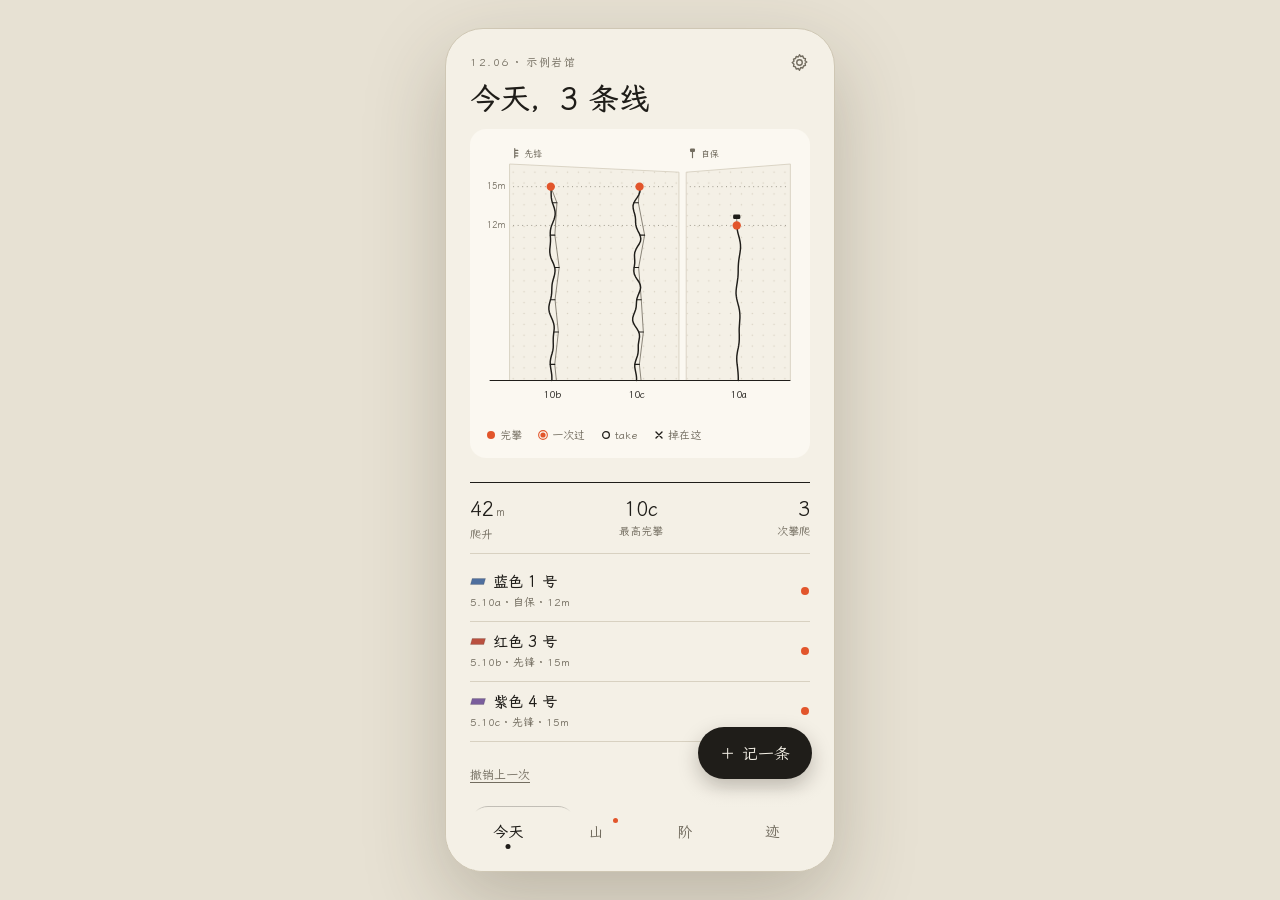
==== shengji-prototype.html @ e5dfaf41 "选色时隐藏操作提示，去掉色卡外框 - 点开颜色面板时隐藏「点色块选，或把颜色写进名字」，选完恢复 - 颜色面板去掉外层墨色描边，只保留选中色块自己的描边 - 实测面板打开时 hint hidden=t" ====
<!doctype html>
<html lang="zh-CN">
<head>
<meta charset="utf-8">
<meta name="viewport" content="width=device-width,initial-scale=1,viewport-fit=cover">
<meta name="apple-mobile-web-app-capable" content="yes">
<meta name="apple-mobile-web-app-title" content="岩迹">
<meta name="theme-color" content="#F4F0E6">
<link rel="icon" href="brand/favicon.ico" sizes="any">
<link rel="icon" type="image/png" sizes="16x16" href="brand/favicon-16.png">
<link rel="icon" type="image/png" sizes="32x32" href="brand/favicon-32.png">
<link rel="apple-touch-icon" href="brand/apple-touch-icon.png">
<link rel="manifest" href="brand/site.webmanifest">
<title>岩迹</title>
<!-- 全部文字用霞鹜文楷（OFL 开源，商用免费）。按字符分块，只下载用到的字；都取不到时退回系统楷体 -->
<!-- 霞鹜文楷放在项目里（fonts/lxgw-wenkai），本地文件取不到时每个分块再退到 jsDelivr -->
<link rel="stylesheet" href="fonts/lxgw-wenkai/lxgw-wenkai.css">
<style>
:root{
  --paper:#F4F0E6; --card:#FBF8F1; --ink:#1F1D19; --muted:#726C5F; --hair:#D8D1C1;
  --accent:#E2552B;
  /* 全部文字都用霞鹜文楷；网络字体没加载完时退到系统楷体，不会冒出宋体 */
  --serif:"LXGW WenKai","Kaiti SC","STKaiti",serif;
  --mono:var(--serif);
  --sans:var(--serif);
}
*{box-sizing:border-box;margin:0;padding:0;-webkit-tap-highlight-color:transparent}
html,body{height:100%}
body{background:#E7E1D3;font-family:var(--sans);color:var(--ink);display:flex;align-items:center;justify-content:center}
.phone{width:100%;max-width:390px;height:100%;max-height:844px;background:var(--paper);position:relative;overflow:hidden;overflow:clip;display:flex;flex-direction:column}
@media(min-width:500px){.phone{border-radius:38px;box-shadow:0 30px 80px rgba(60,50,30,.25);border:1px solid #cfc7b4}}
main{flex:1;overflow-y:auto;padding:calc(22px + env(safe-area-inset-top)) 24px calc(184px + env(safe-area-inset-bottom))}
.phone.no-fab main{padding-bottom:calc(112px + env(safe-area-inset-bottom))}
.page{display:none}.page.on{display:block}
.eyebrow{font-family:var(--mono);font-size:11px;letter-spacing:.14em;color:var(--muted);text-transform:uppercase}
h1{font-family:var(--serif);font-weight:600;font-size:30px;line-height:1.2;margin:8px 0 4px}
.sub{font-size:13px;color:var(--muted);line-height:1.6;text-wrap:pretty;text-align:justify}
.sub b{white-space:nowrap}
.big{font-family:var(--mono);font-size:54px;letter-spacing:-.04em;line-height:1}
.big small{font-size:16px;letter-spacing:0;color:var(--muted);margin-left:6px}
.card{background:var(--card);border-radius:16px;padding:16px;margin-top:12px}
.row{display:flex;align-items:center;justify-content:space-between;gap:10px}
.stats{display:flex;justify-content:space-between;margin-top:24px;border-top:1px solid var(--ink);border-bottom:1px solid var(--hair)}
.stats div{padding:12px 0}
.stats div:nth-child(2){text-align:center}.stats div:last-child{text-align:right}
.stats b{display:block;font-family:var(--mono);font-size:20px;font-weight:500;line-height:28px;font-variant-numeric:tabular-nums;white-space:nowrap}
.stats b small{font-size:12px;font-weight:400;color:var(--muted);margin-left:2px}
.stats b i{font-style:normal;font-weight:400;color:var(--hair);margin:0 3px}
.stats.soft{border-top-color:var(--hair)}
.stats span{display:block;font-size:11px;color:var(--muted);margin-top:2px}
.legend{display:flex;flex-wrap:wrap;gap:4px 16px;margin-top:8px;font-size:11px;color:var(--muted)}
.legend i{font-style:normal;font-family:var(--mono);color:var(--ink);margin-right:4px}
.legend span{display:inline-flex;align-items:center;gap:4px}
.legend i.k{display:inline-block;width:10px;height:10px;border-radius:3px;background:var(--accent);margin:0}
.legend i.k.ghost{background:none;border:1px dashed var(--muted)}
.link{font-size:12px;color:var(--muted);background:none;border:none;text-decoration:underline;text-underline-offset:3px;cursor:pointer;font-family:var(--sans);padding:12px 8px;margin:-12px -8px}
.iconbtn{display:flex;align-items:center;justify-content:center;width:38px;height:38px;padding:0;margin:-8px -8px -8px 0;border:none;background:none;color:var(--muted);cursor:pointer;flex:none}
.iconbtn svg{display:block;width:19px;height:19px}
.sk{display:block;width:18px;height:18px;fill:none;stroke:currentColor;stroke-width:1.45;stroke-linecap:round;stroke-linejoin:round}
.iconbtn .sk{width:19px;height:19px}
.sharebtn .sk{width:14px;height:14px;color:var(--muted)}
.titleedit .sk{width:15px;height:15px}
.shareBtns .sp{display:inline-flex;align-items:center;justify-content:center;gap:6px}
.shareBtns .sp .sk{width:15px;height:15px}
.shareTop .sk{width:18px;height:18px}
.sk-sprite{position:absolute;width:0;height:0;overflow:hidden}
.titleedit{display:inline-flex;align-items:center;justify-content:center;width:30px;height:30px;padding:0;margin-left:-2px;border:none;background:none;color:var(--muted);cursor:pointer;flex:none;opacity:.8}
.titleedit svg{display:block;width:15px;height:15px}
.titleedit:active{opacity:.45}
h2{font-family:var(--serif);font-size:17px;font-weight:600;margin:32px 0 4px}
.yrs{font-family:var(--mono);font-size:11px;color:var(--muted)}.yrs em{font-style:normal}
.mname{font-family:var(--serif);font-size:22px;font-weight:600;margin-top:4px}
.mnum{font-family:var(--mono);font-size:11px;color:var(--muted);white-space:nowrap}.mnum b{font-size:20px;font-weight:500;color:var(--ink)}
.summit{margin-top:12px;padding:14px;border:1px solid var(--accent);border-radius:16px;background:var(--card)}
.summit b{display:block;font-family:var(--serif);font-size:22px;font-weight:600;margin-top:4px}.summit em{font-style:normal;font-family:var(--mono);font-size:11px;color:var(--muted)}
.summit.stopcard{border-color:var(--hair)}
button.stamp{background:none;border:none;padding:0;font:inherit;cursor:pointer}
.stamp.paused svg{color:var(--muted)}.stamp.paused em{color:var(--ink)}
.peak{display:flex;gap:16px;align-items:center;margin:8px 0 6px}.peak svg{width:130px;height:120px;flex:none;color:var(--ink)}
.gyms{margin-top:10px;display:grid;gap:4px}
.gyms button{display:grid;grid-template-columns:minmax(0,40%) 1fr auto;gap:10px;align-items:center;background:none;border:none;border-radius:12px;padding:7px 8px;margin:0 -8px;text-align:left;font:inherit;color:inherit;cursor:pointer}
.gyms button.on{background:var(--card);box-shadow:inset 0 0 0 1px var(--ink)}
.gyms b{display:block;font-size:14px;font-weight:500;white-space:nowrap;overflow:hidden;text-overflow:ellipsis}
.gyms em{font-style:normal;font-family:var(--mono);font-size:11px;color:var(--muted)}
.gyms i{height:3px;background:var(--hair);border-radius:2px;display:block}.gyms u{display:block;height:100%;background:var(--ink);border-radius:2px}
.bests{display:grid;grid-template-columns:repeat(4,1fr);margin-top:10px;border-top:1px solid var(--hair);border-bottom:1px solid var(--hair);padding:12px 0}
.bests b{display:block;font-family:var(--mono);font-size:20px;font-weight:500;margin-top:2px}.bests em{font-style:normal;font-size:11px;color:var(--muted)}
.wheelbox{position:relative;margin:6px -24px 0}
.wheel{display:flex;overflow-x:auto;scroll-snap-type:x mandatory;padding:10px calc(50% - 32px) 4px;scrollbar-width:none;-webkit-overflow-scrolling:touch}
.wheel::-webkit-scrollbar{display:none}
.wheel button{flex:0 0 64px;scroll-snap-align:center;background:none;border:none;padding:0;cursor:pointer;color:var(--muted);display:flex;flex-direction:column;align-items:center;gap:5px;
  opacity:calc(.3 + .7*var(--k,0));transform:scale(calc(.55 + .45*var(--k,0)));transform-origin:50% 70%}
.wheel button.on{color:var(--ink)}.wheel svg{width:54px;height:56px;display:block}
.wheel i,.wd{display:block;width:6px;height:6px;border-radius:3px;box-sizing:border-box}
.wheel i.now,.wd.now{background:var(--ink)}.wheel i.done,.wd.done{background:var(--accent)}.wheel i.paused,.wd.paused{border:1.2px solid var(--ink)}
.legend i.wd{margin:0}
.wptr{position:absolute;left:50%;top:0;width:0;height:0;margin-left:-5px;border:5px solid transparent;border-top:6px solid var(--ink);pointer-events:none}
#mAct{margin-top:12px}#mAct .save{margin-top:0}#mAct .save+.sub{margin-top:8px}
.stamps{display:grid;grid-template-columns:repeat(4,1fr);gap:16px 6px;margin-top:12px}
.stamp{text-align:center;color:var(--ink)}.stamp svg{display:block;width:100%;height:62px;margin:0 auto 4px}
.stamp b{display:block;font-family:var(--serif);font-size:12px;font-weight:600;line-height:1.3}
.stamp em{font-style:normal;font-family:var(--mono);font-size:11px;color:var(--muted)}
.stamp.todo svg{color:var(--hair)}.stamp.todo b{color:var(--muted);font-weight:400}.stamp.now svg{color:var(--muted)}.stamp.now em{color:var(--ink)}
.yrs button{background:none;border:none;font:inherit;color:var(--muted);padding:6px 5px;cursor:pointer}.yrs button.on{color:var(--ink);text-decoration:underline;text-underline-offset:4px}
.hero{display:grid;grid-template-columns:auto minmax(0,1fr);column-gap:16px;align-items:end;margin-top:12px;padding-top:12px;border-top:1px solid var(--ink)}
.hero>b{display:block;font-family:var(--mono);font-size:54px;font-weight:500;letter-spacing:-.04em;line-height:1}
.hero>em{display:flex;align-items:center;gap:6px;font-style:normal;font-size:13px;margin-top:12px;align-self:baseline}.hero>em svg{color:var(--muted)}
.hnote{grid-column:1/-1;font-size:12px;color:var(--muted);margin-top:4px}
.hnone{grid-column:2;grid-row:1/3;justify-self:end;font-size:12px;color:var(--muted)}
.hwall{justify-self:end;background:none;border:none;padding:0;cursor:pointer}.hwall>svg{display:block;height:60px;width:auto;margin-bottom:4px}
.hname{justify-self:end;align-self:baseline;display:flex;align-items:baseline;gap:8px;max-width:100%;min-width:0;margin-top:12px;background:none;border:none;padding:0;font:inherit;color:inherit;cursor:pointer;text-align:right}
.hname b{color:var(--ink);font-family:var(--sans);font-size:13px;font-weight:500;white-space:nowrap;overflow:hidden;text-overflow:ellipsis;min-width:0}
.hname em{flex:none;font-style:normal;font-family:var(--mono);font-size:11px;color:var(--muted);white-space:nowrap}
.hchips{display:flex;flex-wrap:wrap;gap:8px;margin-top:12px}
.hchips button{display:flex;align-items:center;gap:5px;border:1px solid var(--hair);background:none;border-radius:13px;padding:4px 10px;font:inherit;font-size:12px;color:var(--muted);cursor:pointer}
.hchips b{font-family:var(--mono);font-weight:500;font-size:12px;color:var(--ink);margin-left:2px}
.hsum{margin-top:12px;padding-bottom:14px;border-bottom:1px solid var(--hair);font-size:13px;color:var(--muted)}.hsum b{font-family:var(--mono);font-weight:500;font-size:15px;color:var(--ink)}.hsum i{font-style:normal;margin:0 8px;color:var(--muted)}
.hl{font-family:var(--serif);font-size:19px;line-height:1.6;margin-top:10px}.hl b{font-family:var(--mono);font-weight:500;font-size:21px;margin:0 2px}
.ledger{margin-top:14px;border-top:1px solid var(--ink);border-bottom:1px solid var(--hair)}
.ledger>div{display:grid;grid-template-columns:1fr 76px 52px 52px;align-items:baseline;padding:10px 0;border-top:1px solid var(--hair)}
.ledger>div:first-child{border-top:none;padding:8px 0 0;font-size:11px;color:var(--muted)}
.ledger span{font-size:14px;display:flex;align-items:center;gap:8px}.ledger span svg{color:var(--muted)}
.ledger b{font-family:var(--mono);font-size:19px;font-weight:500}.ledger i{font-style:normal;font-family:var(--mono);font-size:14px;text-align:right;font-variant-numeric:tabular-nums}
.ledger>div:first-child i{font-family:var(--sans);font-size:11px}
.hstrip{display:flex;gap:10px;overflow-x:auto;scroll-snap-type:x mandatory;margin:10px -24px 0;padding:0 52px 0 24px;scroll-padding-left:24px;scrollbar-width:none;-webkit-overflow-scrolling:touch}
.hstrip::-webkit-scrollbar{display:none}
.hscroll{overflow-x:auto;margin:12px -24px 0;padding:0 24px;scrollbar-width:none;-webkit-overflow-scrolling:touch}.hscroll::-webkit-scrollbar{display:none}
#histCard{margin-top:12px}
.hday{display:flex;align-items:center;gap:12px;width:100%;background:var(--card);border:none;border-radius:16px;padding:8px 12px 8px 8px;text-align:left;font:inherit;color:inherit;cursor:pointer;min-width:0}
.hday .c{flex:none;width:84px}.hday .c svg{display:block;width:84px;height:auto}
.hday .t{flex:1;min-width:0}.hday .t b{display:block;font-family:var(--serif);font-size:17px;font-weight:500;white-space:nowrap;overflow:hidden;text-overflow:ellipsis}
.hday .t b small{font-family:var(--sans);font-size:11px;color:var(--muted);font-weight:400;margin-left:8px}
.hday .t em{display:block;font-style:normal;font-family:var(--mono);font-size:11px;color:var(--muted);margin-top:3px}.hday .t em.s{color:var(--accent);font-family:var(--sans)}
.hday>i{font-style:normal;font-size:20px;color:var(--muted);font-family:var(--mono)}
.hleg{display:inline-flex;align-items:center;gap:5px}.hleg svg{display:block}
.pseg{display:inline-grid;grid-auto-flow:column;border:1px solid var(--hair);border-radius:20px;overflow:hidden}
.pseg button{border:none;background:none;padding:7px 13px;font:inherit;font-size:12px;color:var(--muted);cursor:pointer}.pseg button.on{background:var(--ink);color:var(--paper)}
.ins{background:var(--card);border-radius:16px;padding:16px;margin-top:12px}.ins[data-rid]{cursor:pointer}
.ins .k,.tile .k{font-size:11px;color:var(--muted);letter-spacing:.08em}
.ins h3{font-family:var(--serif);font-size:22px;font-weight:600;line-height:1.3;margin:0 0 12px;text-wrap:pretty}
.ins .n{font-size:13px;color:var(--muted);margin-top:12px;line-height:1.6;text-align:justify}
.ins .why .k2{font-size:11px;color:var(--muted);margin:8px 0 4px}.ins .why .keys{margin-top:10px}
.fallp{display:flex;gap:14px;align-items:center}.fallp>div{flex:1}
.br{display:grid;grid-template-columns:44px 1fr 36px;gap:8px;align-items:center;font-size:12px;color:var(--muted);margin-top:9px}.br:first-child{margin-top:0}
.br i{height:6px;border-radius:3px;background:var(--hair);display:block}.br u{display:block;height:100%;background:var(--muted);border-radius:3px}
.br b{font-family:var(--mono);font-weight:500;text-align:right;font-size:12px}.br.on{color:var(--ink)}.br.on u{background:var(--ink)}
.tiles{display:grid;grid-template-columns:1fr 1fr;gap:8px;margin-top:8px}.tile:last-child:nth-child(odd){grid-column:1/-1}
.tile{background:var(--card);border-radius:16px;padding:12px 14px;min-width:0}
.prow{display:flex;align-items:center;justify-content:space-between;gap:10px;width:100%;background:none;border:none;border-top:1px solid var(--hair);padding:8px 0;font:inherit;color:inherit;text-align:left;cursor:pointer}.prow:first-of-type{border-top:none;padding-top:0}
.prow span{min-width:0}.prow b{display:block;font-family:var(--serif);font-size:15px;font-weight:600;white-space:nowrap;overflow:hidden;text-overflow:ellipsis}.prow em{display:block;font-style:normal;font-size:11px;color:var(--muted);margin-top:3px;line-height:1.5}.prow svg{flex:none}.prow b i{font-style:normal;font-family:var(--mono);font-weight:500;margin-left:8px}
.tile b{display:block;font-family:var(--mono);font-size:22px;font-weight:500;margin:4px 0;white-space:nowrap}.tile b.w{font-family:var(--serif);font-weight:600}.tile span .nw{display:inline;white-space:nowrap}.tile b small{font-size:11px;font-weight:400;color:var(--muted);margin-left:3px}
.tile span{display:block;font-size:11px;color:var(--muted);line-height:1.5}
.gfl{display:grid;gap:2px;margin-top:10px}.gfl button{display:flex;justify-content:space-between;align-items:baseline;background:none;border:none;border-radius:12px;padding:12px 10px;margin:0 -10px;font:inherit;font-size:15px;color:var(--ink);cursor:pointer;text-align:left}
.gfl button.on{background:var(--paper);box-shadow:inset 0 0 0 1px var(--ink)}.gfl em{font-style:normal;font-family:var(--mono);font-size:11px;color:var(--muted)}
.aichips{display:flex;gap:8px;margin:8px -24px 0;padding:0 24px;overflow-x:auto;scrollbar-width:none}.aichips::-webkit-scrollbar{display:none}.aichips button{flex:none;white-space:nowrap;border:1px solid var(--hair);background:var(--paper);border-radius:16px;padding:6px 12px;font:inherit;font-size:12px;color:var(--ink);cursor:pointer}.aichips button.on{background:var(--ink);color:var(--paper);border-color:var(--ink)}
.aipre{margin-top:14px;max-height:150px;overflow-y:auto;border:1px dashed var(--hair);border-radius:12px;padding:10px 12px;font-size:11px;line-height:1.7;color:var(--muted);white-space:pre-wrap}
.hcard{display:flex;align-items:stretch;background:var(--card);border:1px solid var(--hair);border-radius:14px;margin-top:8px}
.hgo{flex:1;display:flex;gap:12px;align-items:center;background:none;border:none;padding:10px 4px 10px 10px;text-align:left;font:inherit;color:inherit;cursor:pointer;min-width:0}
.hm{flex:0 0 96px}.hi{display:flex;flex-direction:column;gap:2px;min-width:0}
.hi b{font-family:var(--mono);font-size:24px;font-weight:500;letter-spacing:-.03em;line-height:1.15}
.hi em{font-style:normal;font-size:11px;color:var(--muted);white-space:nowrap;overflow:hidden;text-overflow:ellipsis}
.hi u{font-size:12px;color:var(--ink);text-underline-offset:3px;margin-top:4px}
.hstep{display:flex;flex-direction:column;border-left:1px solid var(--hair)}
.hstep button{flex:1;width:40px;background:none;border:none;font-size:20px;color:var(--ink);cursor:pointer;font-family:var(--mono)}
.hstep button+button{border-top:1px solid var(--hair)}.hstep button:disabled{color:var(--hair)}
.strip{display:flex;gap:8px;overflow-x:auto;margin:12px -24px 0;padding:0 24px 6px;scrollbar-width:none}
.strip::-webkit-scrollbar{display:none}
.demo{margin-top:24px;padding:10px 12px;border:1px dashed var(--muted);border-radius:12px;font-size:12px;color:var(--muted);display:flex;justify-content:space-between;align-items:center;gap:10px}
.rrow{display:flex;justify-content:space-between;align-items:center;gap:10px;width:100%;padding:11px 0;border:none;border-bottom:1px solid var(--hair);background:none;text-align:left;cursor:pointer;color:inherit;font:inherit}
.rrow b{display:block;font-family:var(--serif);font-size:15px;font-weight:600}
.rrow em{font-style:normal;font-family:var(--mono);font-size:11px;color:var(--muted)}
.rrow .gl{display:flex;align-items:center;gap:4px;flex-shrink:0}
.mk{display:inline-block;width:10px;height:10px;flex-shrink:0;vertical-align:-1px}
.rrow.plain{cursor:default}
/* 线路簿 */
.bookrow{display:flex;align-items:center;gap:10px;border-bottom:1px solid var(--hair)}
.bookrow .bookopen{flex:1;min-width:0;background:none;border:none;padding:10px 0;text-align:left;font:inherit;color:inherit;cursor:pointer}
.bookrow .bookopen b{display:block;font-family:var(--serif);font-size:15px;font-weight:600;white-space:nowrap;overflow:hidden;text-overflow:ellipsis}
.bookrow .bookopen em{display:block;font-style:normal;font-family:var(--mono);font-size:11px;color:var(--muted);margin-top:3px;white-space:nowrap;overflow:hidden;text-overflow:ellipsis}
.bookact{flex:none;border:1px solid var(--hair);background:none;border-radius:14px;padding:5px 11px;font:inherit;font-size:12px;color:var(--muted);cursor:pointer}
.bookact:active{opacity:.6}
/* 新建线：线路颜色一排胶带，点一下选，不用滑 */
.colorbar{display:grid;grid-template-columns:repeat(10,minmax(0,1fr));gap:4px;margin-top:6px}
.colorchip{height:34px;border:1px solid transparent;border-radius:8px;background:var(--paper);display:flex;align-items:center;justify-content:center;padding:0;cursor:pointer}
.colorchip .tape{width:24px;height:10px;margin:0}
.colorchip.on{border-color:var(--ink);background:var(--card)}
.colorchip:active{opacity:.55}
.curname{font-family:var(--mono);font-size:11px;color:var(--muted);margin-left:6px}
/* 名字一行：左边是颜色胶囊（点开换颜色），右边写编号或外号 */
.namebox{display:flex;align-items:center;gap:8px;height:46px;margin-top:8px;border:1px solid var(--hair);border-radius:12px;background:var(--paper);padding:0 6px}
.namebox:focus-within{border-color:var(--ink)}
.namebox .field{flex:1;min-width:0;margin:0!important;height:44px;border:none;background:none;padding:0 8px 0 2px}
.cpill{flex:none;display:flex;align-items:center;gap:6px;height:32px;border:1px solid var(--hair);border-radius:16px;background:var(--card);padding:0 9px 0 8px;font:inherit;font-size:13px;color:var(--ink);cursor:pointer}
.cpill .tape.big{width:20px;height:9px;margin:0;vertical-align:0}
.namebox[hidden],.colorbar[hidden]{display:none!important}.cpill i{font-style:normal;font-size:9px;color:var(--muted);margin-left:1px}
.cpill:active{opacity:.6}
.namehint{font-size:9px;color:var(--muted);margin-top:6px;line-height:1.5;transition:color .18s}
.namehint.ok{color:var(--accent)}
.colorbar.pop{margin-top:8px;padding:5px;border:0;border-radius:12px;background:var(--card)}
.colorbar.pop .colorchip{height:34px}
.colorbar .colorchip .tape{display:block;width:22px;height:9.5px;margin:0;flex:0 0 22px;vertical-align:0}
/* 拆线：全屏居中层 + 背景模糊，动画期间页面不换 */
.stripLayer{position:absolute;inset:0;z-index:40;display:flex;align-items:center;justify-content:center;padding:26px;
  background:rgba(244,240,230,.55);-webkit-backdrop-filter:blur(7px);backdrop-filter:blur(7px);
  opacity:0;pointer-events:none;transition:opacity .22s ease}
.stripLayer.on{opacity:1;pointer-events:auto}
.stripCard{width:100%;max-width:332px;background:var(--card);border-radius:22px;padding:14px 16px 16px;
  box-shadow:0 18px 50px rgba(40,35,25,.18);text-align:center;transform:translateY(8px) scale(.98);
  transition:transform .26s cubic-bezier(.2,.8,.2,1)}
.stripLayer.on .stripCard{transform:none}
.strip-hint{font-size:12px;color:var(--muted);margin-top:2px}
.strip-done{font-family:var(--serif);font-size:20px;font-weight:600;color:var(--accent);margin-top:2px;opacity:0}
.stripCard .link{margin-top:6px}
#stBolt,#stHold{transform-box:fill-box;transform-origin:center}
#stToolWrap{transform:translate(200px,0)}
.stripgo #stToolWrap{animation:stToolIn .3s cubic-bezier(.2,.8,.2,1) .12s both,stToolOut .7s ease-in 1.6s both}
.stripgo #stBolt{animation:stBoltSpin 1s cubic-bezier(.4,0,.6,1) .5s both}
.stripgo #stSpin{animation:stSpinA 1s linear .5s both}
.stripgo #stBitScrew{animation:stScrewOn .14s linear 1.57s both}
.stripgo #stHold{animation:stHoldFall .95s cubic-bezier(.5,.05,.9,.5) 1.95s both}
.stripgo #stripDone{animation:stDone .3s ease-out 2.75s both}
@keyframes stToolIn{from{transform:translate(200px,0)}to{transform:translate(0,0)}}
@keyframes stToolOut{from{transform:translate(0,0)}to{transform:translate(200px,0)}}
@keyframes stBoltSpin{0%{transform:rotate(0);opacity:1}85%{transform:translate(7px,0) rotate(1080deg);opacity:1}100%{transform:translate(9px,0) rotate(1080deg);opacity:0}}
@keyframes stSpinA{0%,100%{opacity:0}12%,88%{opacity:.9}}
@keyframes stScrewOn{from{opacity:0;transform:translateX(-5px)}to{opacity:1;transform:none}}
@keyframes stHoldFall{0%{transform:none;opacity:1}16%{transform:translate(1px,-4px) rotate(-1.2deg);opacity:1}30%{transform:translate(2px,0) rotate(0);opacity:1}100%{transform:translate(26px,150px) rotate(12deg);opacity:0}}
@keyframes stDone{from{opacity:0;transform:translateY(4px)}to{opacity:1;transform:none}}
nav{position:absolute;left:0;right:0;bottom:0;display:flex;background:linear-gradient(to top,var(--paper) 72%,transparent);padding:26px 18px calc(22px + env(safe-area-inset-bottom))}
nav button{flex:1;background:none;border:none;font-family:var(--serif);font-size:15px;color:var(--muted);padding:8px 0;cursor:pointer;position:relative}
nav button.on{color:var(--ink);font-weight:600}
nav button.on::after{content:"";position:absolute;left:50%;bottom:0;width:5px;height:5px;border-radius:50%;background:var(--ink);transform:translateX(-50%)}
nav button.new::before{content:"";position:absolute;top:3px;right:calc(50% - 22px);width:5px;height:5px;border-radius:50%;background:var(--accent)}
.fab{position:absolute;right:22px;bottom:calc(92px + env(safe-area-inset-bottom));height:52px;padding:0 22px;border-radius:26px;border:none;background:var(--ink);color:var(--paper);font-family:var(--serif);font-size:16px;cursor:pointer;box-shadow:0 8px 20px rgba(30,25,15,.25)}
.veil{position:absolute;inset:0;background:rgba(30,27,20,.35);opacity:0;pointer-events:none;transition:opacity .25s}
.sheet{position:absolute;left:0;right:0;bottom:0;max-height:94%;overflow-y:auto;background:var(--card);border-radius:26px 26px 0 0;padding:20px 24px calc(26px + env(safe-area-inset-bottom));transform:translateY(105%);visibility:hidden;transition:transform .3s cubic-bezier(.2,.8,.2,1),visibility 0s .3s}
.open .veil{opacity:1;pointer-events:auto}.open .sheet{transform:none;visibility:visible;transition-delay:0s}
.pick{display:flex;gap:14px;align-items:stretch;margin-top:12px}
.pick .left{flex:1;min-width:0}
.gradeNow{display:flex;align-items:center;justify-content:space-between;margin:4px 0 10px}
.gradeNow b{font-family:var(--mono);font-size:46px;font-weight:500;letter-spacing:-.04em}
.step{width:44px;height:44px;border-radius:50%;border:1px solid var(--hair);background:var(--paper);font-size:20px;color:var(--ink);cursor:pointer}
.step.sm{width:36px;height:36px;font-size:17px}
.seg{display:grid;grid-template-columns:repeat(2,1fr);gap:8px;margin-top:8px}
.seg.three{grid-template-columns:repeat(3,1fr)}
.seg button,.tog button{border:1px solid var(--hair);background:var(--paper);border-radius:12px;padding:11px 6px;font-size:14px;color:var(--ink);cursor:pointer;font-family:var(--sans)}
.seg button.on,.tog button.on{background:var(--ink);color:var(--paper);border-color:var(--ink)}
.seg.soft button{padding:8px 4px;font-size:13px;border-radius:20px}
.seg.col{grid-template-columns:1fr}
.tog{display:grid;grid-template-columns:1fr 1fr;gap:8px}
.tog.tri{grid-template-columns:repeat(3,1fr);gap:6px}
.tog.tri button{padding:10px 2px;font-size:13px;display:flex;align-items:center;justify-content:center;gap:5px}
.tog.small{display:inline-grid;gap:0;border:1px solid var(--hair);border-radius:20px;overflow:hidden}
.tog.small button{border:none;border-radius:0;padding:6px 14px;font-size:12px}
.lbl{font-size:11px;color:var(--muted);letter-spacing:.08em;margin-top:14px}
.extra{margin-top:12px;font-size:13px;color:var(--muted)}
.extra input[type=range]{width:100%;accent-color:var(--ink);margin-top:4px}
.count{display:flex;align-items:center;gap:12px;color:var(--ink)}
.count b{font-family:var(--mono);font-size:20px;font-weight:500;min-width:24px;text-align:center}
.save{width:100%;margin-top:16px;height:54px;border-radius:27px;border:none;background:var(--ink);color:var(--paper);font-family:var(--serif);font-size:17px;cursor:pointer}
.save.clip{position:relative;overflow:hidden}
.save.clip svg{position:absolute;right:24px;top:0;width:30px;height:54px;pointer-events:none}
.clip .gt{transform-box:fill-box;transform-origin:0 0}
.clip .rp{transform:translateX(34px);opacity:0}
.clip.go .gt{animation:clipGate .33s ease-out}.clip.go .rp{animation:clipRope .33s ease-out forwards}
@keyframes clipGate{0%{transform:none}28%,55%{transform:rotate(27deg)}80%{transform:rotate(-5deg)}100%{transform:none}}
@keyframes clipRope{0%{transform:translateX(34px);opacity:0}10%{opacity:1}28%{transform:translateX(26px)}62%{transform:translateX(12px);opacity:1}100%{transform:translateX(13.2px);opacity:1}}
.lock{margin:6px 0 2px;touch-action:none;cursor:grab;user-select:none;-webkit-user-select:none}.lock svg{display:block;width:212px;margin:0 auto}
#lkG{transform-origin:34px 24px;transition:transform .2s cubic-bezier(.3,1.6,.5,1)}
@media (prefers-reduced-motion:reduce){.clip.go .gt,.clip.go .rp{animation-duration:.01s}}
.ghostbtn{width:100%;margin-top:10px;height:46px;border-radius:23px;border:1px solid var(--ink);background:none;color:var(--ink);font-family:var(--serif);font-size:15px;cursor:pointer}
.sharebtn{display:inline-flex;align-items:center;gap:6px;height:36px;padding:0 16px;border-radius:18px;border:1px solid var(--ink);background:none;color:var(--ink);font-family:var(--serif);font-size:13px;cursor:pointer;margin-top:2px}
.sharebtn svg{display:block;width:14px;height:14px;flex:none;color:var(--muted)}
.field{width:100%;margin-top:10px;height:46px;border-radius:12px;border:1px solid var(--hair);background:var(--paper);padding:0 14px;font-size:15px;color:var(--ink);font-family:var(--sans);outline:none}
.field:focus{border-color:var(--ink)}
.gymchip{margin-top:12px;border:1px solid var(--hair);background:var(--paper);border-radius:20px;padding:7px 14px;font-size:13px;color:var(--ink);cursor:pointer;font-family:var(--sans)}
.nf .lbl{margin-top:20px}.nf .field{margin-top:20px}.nf .save{margin-top:20px}
.gwbox{position:relative;margin:4px -24px 0}
.gwbox::after{content:'';position:absolute;left:50%;bottom:0;width:16px;height:2px;margin-left:-8px;border-radius:1px;background:var(--accent)}
.gw{position:relative;display:flex;overflow-x:auto;scroll-snap-type:x mandatory;padding:0 calc(50% - 52px) 8px;scrollbar-width:none;-webkit-overflow-scrolling:touch}
.gw::-webkit-scrollbar,.lw::-webkit-scrollbar{display:none}
.gw button{flex:0 0 104px;height:60px;scroll-snap-align:center;background:none;border:none;padding:0;cursor:pointer;color:var(--ink);font-family:var(--mono);font-size:46px;font-weight:500;letter-spacing:-.04em;white-space:nowrap;display:flex;justify-content:center;align-items:center;
  opacity:calc(.2 + .8*var(--k,0));transform:scale(calc(.4 + .6*var(--k,0)))}
.shapeRow{display:flex;gap:18px;align-items:stretch;margin-top:20px}
.shapeRow .preview{flex:0 0 80px;height:158px}
.shapeRow .lenCol{flex:1;min-width:0;display:flex;flex-direction:column}.shapeRow .lenCol .lbl{margin-top:0}
.lwbox{position:relative;margin:auto 0}
.lwbox::before{content:'';position:absolute;left:calc(50% - 75px);top:47px;width:22px;height:38px;border:2px solid var(--ink);border-radius:11px;box-sizing:border-box;pointer-events:none;z-index:2}
.lwbox::after{content:'';position:absolute;left:calc(50% - 53px);top:65.5px;width:9px;height:1.5px;background:var(--ink);pointer-events:none}
.lw .rope{position:absolute;left:calc(50% - 69px);top:0;width:10px;border-radius:5px;pointer-events:none;background:
  linear-gradient(90deg,rgba(31,29,25,.26),transparent 32%,rgba(255,255,255,.3) 50%,transparent 68%,rgba(31,29,25,.26)),
  repeating-linear-gradient(58deg,transparent 0 3.2px,rgba(31,29,25,.34) 3.2px 4.4px),
  repeating-linear-gradient(-58deg,transparent 0 3.2px,rgba(251,248,241,.4) 3.2px 4.4px),var(--rope,var(--accent));transition:background-color .2s}
.lw.rw .rope{box-shadow:inset 0 0 0 1px var(--hair)}
.lw button::before{content:'';position:absolute;left:calc(50% - 56px);top:50%;width:5px;height:1px;background:var(--muted)}
.lw button[data-five]::after{content:'';position:absolute;left:calc(50% - 70px);top:calc(50% - 3px);width:12px;height:6px;border-radius:1.5px;background:var(--ink)}
.lwbox span{position:absolute;left:calc(50% + 30px);top:50%;transform:translateY(-50%);font-size:13px;color:var(--muted);pointer-events:none}
.lw{position:relative;height:132px;-webkit-mask-image:linear-gradient(transparent,#000 24%,#000 76%,transparent);mask-image:linear-gradient(transparent,#000 24%,#000 76%,transparent);overflow-y:auto;scroll-snap-type:y mandatory;padding:44px 0;box-sizing:border-box;overscroll-behavior:contain;scrollbar-width:none;-webkit-overflow-scrolling:touch}
.lw button{position:relative;display:block;width:100%;height:44px;scroll-snap-align:center;background:none;border:none;padding:0;cursor:pointer;color:var(--ink);font-family:var(--mono);font-size:30px;font-weight:500;}
.lw button b{display:inline-block;font-weight:500;opacity:calc(.2 + .8*var(--k,0));transform:scale(calc(.5 + .5*var(--k,0)))}
.preview{flex:0 0 76px;border:1px solid var(--hair);border-radius:12px;background:var(--paper);padding:0;cursor:pointer}
.pad{position:relative;height:300px;margin-top:12px;border:1px solid var(--hair);border-radius:12px;background:var(--paper) radial-gradient(circle,var(--hair) .9px,transparent 1.3px) 0 0/12px 12px;touch-action:none;overflow:hidden;cursor:crosshair}
.pad svg{position:absolute;inset:0;width:100%;height:100%}
.two{display:grid;grid-template-columns:1fr 1.3fr;gap:10px}
.two .save,.two .ghostbtn{margin-top:10px;height:46px;font-size:15px}
.badge{flex:0 0 146px;border:1px dashed var(--muted);border-radius:12px;padding:10px 12px;color:var(--muted);display:flex;flex-direction:column;gap:3px}
.badge.lit{border:1px solid var(--ink);color:var(--ink);background:var(--card)}
.badge .g{font-family:var(--mono);font-size:11px}
.badge b{font-family:var(--serif);font-size:14px;line-height:1.3}
.badge em{font-style:normal;font-size:11px}
.badge .s{font-size:11px;margin-top:4px}
.badge.lit .s{color:var(--ink)}
.pr{display:grid;grid-template-columns:44px 1fr 40px;align-items:center;height:30px}
.pr .g{font-family:var(--mono);font-size:13px}
.pr .st{font-size:11px;color:var(--muted);text-align:right}
.pr .sq{display:flex;gap:4px;justify-content:center}
.pr .sq i{width:13px;height:13px;border-radius:3px;background:var(--accent);display:block}
.pr .sq i.ghost{background:none;border:1px dashed var(--muted)}
.pr .sq em{font-style:normal;font-family:var(--mono);font-size:11px;color:var(--muted);align-self:center}
.pr.stable .g,.pr.stable .st{color:var(--ink);font-weight:600}
/* 阶：三个方式卡（既是概览也是选择器） */
.mcards{display:grid;grid-template-columns:repeat(3,1fr);gap:8px;margin-top:12px}
.mcards.two{grid-template-columns:repeat(2,1fr)}
.mcard{background:var(--card);border:1px solid transparent;border-radius:14px;padding:10px 11px 9px;text-align:left;font:inherit;color:var(--ink);cursor:pointer;min-width:0}
.mcard.on{box-shadow:inset 0 0 0 1.4px var(--ink)}
.mcard span{display:flex;align-items:center;gap:4px;font-size:11px;color:var(--muted);white-space:nowrap}
.mcard span svg{flex:none}
.mcard b{display:block;font-family:var(--mono);font-size:26px;font-weight:500;letter-spacing:-.03em;line-height:1.25;margin-top:3px}
.mcard em{display:block;font-style:normal;font-size:10px;color:var(--muted);margin-top:3px;line-height:1.45;white-space:normal}
.mcard.off b{color:var(--hair)}
.modegap{margin-top:12px}
.modegap .row2{display:flex;align-items:baseline;gap:8px;flex-wrap:wrap}
.modegap .row2 b{font-family:var(--mono);font-size:19px;font-weight:500}
.modegap .row2 em{font-style:normal;font-size:12px;color:var(--muted)}
.modegap .row2 em.hd{margin-left:auto;color:var(--ink)}
.modegap .rrow:first-of-type{border-top:1px solid var(--hair)}
.note p{font-size:14px;line-height:1.75;margin-top:8px;text-wrap:pretty}
.note p b{font-family:var(--mono);font-weight:500}
.tag{display:inline-block;font-family:var(--mono);font-size:11px;letter-spacing:.1em;border:1px solid var(--hair);border-radius:20px;padding:2px 8px;color:var(--muted)}
.why .bar{display:flex;height:10px;border-radius:5px;overflow:hidden;gap:2px}
.why .bar i{display:block;background:var(--ink)}
.why .bar i.tech{background:var(--muted)}
.why .bar i.head{background:#C9C1AF}
.why .keys i{display:inline-block;width:8px;height:8px;border-radius:2px;background:var(--ink);margin-right:5px}
.why .keys i.tech{background:var(--muted)}.why .keys i.head{background:#C9C1AF}
.why .keys{display:flex;gap:14px;font-size:11px;color:var(--muted);margin-top:6px}
.why .keys b{font-family:var(--mono);color:var(--ink);font-weight:500}
.cap{font-family:var(--mono);font-size:11px;color:var(--muted);min-height:16px}
svg text{font-family:var(--mono)}
.tape{display:inline-block;width:16px;height:7px;margin-right:7px;vertical-align:2px}
.tape.big{width:24px;height:10.5px;margin-right:10px;vertical-align:5px}
button,label.ghostbtn{transition:opacity .12s}
button:active:not(:disabled),label.ghostbtn:active{opacity:.6}

/* ---------- 分享卡 ---------- */
.shareLayer{position:absolute;inset:0;z-index:70;pointer-events:none}
.shareLayer .sv{position:absolute;inset:0;background:rgba(30,27,20,.42);opacity:0;transition:opacity .24s}
.shareLayer.on .sv{opacity:1;pointer-events:auto}
.shareSheet{position:absolute;left:0;right:0;bottom:0;max-height:96%;overflow-y:auto;background:var(--card);border-radius:26px 26px 0 0;padding:14px 20px calc(22px + env(safe-area-inset-bottom));transform:translateY(105%);transition:transform .3s cubic-bezier(.2,.8,.2,1);z-index:1}
.shareLayer.on .shareSheet{transform:none;pointer-events:auto}
.shareTop{display:flex;align-items:center;justify-content:space-between;gap:12px;padding:2px 2px 8px}
.shareTop b{font-family:var(--serif);font-size:16px;font-weight:600}
.shareTop button{background:none;border:none;font:inherit;font-size:13px;color:var(--muted);padding:8px;margin:-8px;cursor:pointer}
.sharePreview{display:flex;justify-content:center;padding:6px 0 4px}
.sharePreview canvas{width:320px;max-width:100%;height:auto;display:block;border-radius:10px;box-shadow:0 14px 30px rgba(31,29,25,.2)}
.shareTip{font-size:11px;color:var(--muted);text-align:center;line-height:1.6;margin-top:6px}
.shareBtns{display:grid;grid-template-columns:1fr 1.35fr;gap:10px;margin-top:12px}
.shareBtns button{height:46px;border-radius:23px;font-family:var(--serif);font-size:15px;cursor:pointer}
.shareBtns .sb{background:none;border:1px solid var(--ink);color:var(--ink)}
.shareBtns .sp{background:var(--ink);border:none;color:var(--paper)}
.shareBtns button:disabled{opacity:.45}


/* ---------- 空状态：岩点先出现，线后连上（6s 循环） ---------- */
.es-h1,.es-h2,.es-h3,.es-h4,.es-h5{transform-box:fill-box;transform-origin:50% 50%;animation:6s cubic-bezier(.2,.8,.2,1) infinite}
.es-h1{animation-name:es-h1}.es-h2{animation-name:es-h2}.es-h3{animation-name:es-h3}.es-h4{animation-name:es-h4}.es-h5{animation-name:es-h5}
.es-line{stroke-dasharray:1;stroke-dashoffset:1;animation:es-draw 6s cubic-bezier(.35,.1,.25,1) infinite}
.es-dot{transform-box:fill-box;transform-origin:50% 50%;animation:es-dot 6s cubic-bezier(.2,.8,.2,1) infinite}
.es-wall{animation:es-wall 6s linear infinite}
@keyframes es-h1{0%,5%{opacity:0;transform:scale(.82)}12%,70%{opacity:1;transform:scale(1)}82%,100%{opacity:0;transform:scale(.94)}}
@keyframes es-h2{0%,8%{opacity:0;transform:scale(.82)}15%,70%{opacity:1;transform:scale(1)}82%,100%{opacity:0;transform:scale(.94)}}
@keyframes es-h3{0%,11%{opacity:0;transform:scale(.82)}18%,70%{opacity:1;transform:scale(1)}82%,100%{opacity:0;transform:scale(.94)}}
@keyframes es-h4{0%,14%{opacity:0;transform:scale(.82)}21%,70%{opacity:1;transform:scale(1)}82%,100%{opacity:0;transform:scale(.94)}}
@keyframes es-h5{0%,17%{opacity:0;transform:scale(.82)}24%,70%{opacity:1;transform:scale(1)}82%,100%{opacity:0;transform:scale(.94)}}
@keyframes es-draw{0%,24%{stroke-dashoffset:1;opacity:1}52%,70%{stroke-dashoffset:0;opacity:1}82%,100%{stroke-dashoffset:0;opacity:0}}
@keyframes es-dot{0%,50%{opacity:0;transform:scale(.55)}55%,70%{opacity:1;transform:scale(1)}82%,100%{opacity:0;transform:scale(.9)}}
@keyframes es-wall{0%,3%{opacity:0}9%,100%{opacity:1}}
.phone.anim-paused .es-h1,.phone.anim-paused .es-h2,.phone.anim-paused .es-h3,.phone.anim-paused .es-h4,.phone.anim-paused .es-h5,.phone.anim-paused .es-line,.phone.anim-paused .es-dot,.phone.anim-paused .es-wall{animation-play-state:paused}
@media (prefers-reduced-motion:reduce){.es-h1,.es-h2,.es-h3,.es-h4,.es-h5,.es-line,.es-dot,.es-wall{animation:none}.es-h1,.es-h2,.es-h3,.es-h4,.es-h5{opacity:1}.es-line{stroke-dashoffset:0;opacity:1}.es-dot{opacity:1}.es-wall{opacity:1}}

</style>
<script>
// 字体对比开关：?font=classic 旧搭配（标题楷体、正文苹方、数字等宽），?font=songti 系统宋体，?font=tsanger 仓耳今楷02（仅限个人使用）；不带参数时全部霞鹜文楷
(function(){const f=new URLSearchParams(location.search).get('font'),root=document.documentElement;
  if(f==='songti')root.style.setProperty('--serif','"Songti SC","Noto Serif SC","Source Han Serif SC",Georgia,serif');
  else if(f==='classic'){root.style.setProperty('--mono','ui-monospace,"SF Mono",Menlo,Consolas,"PingFang SC",monospace');root.style.setProperty('--sans','-apple-system,"PingFang SC","Helvetica Neue",sans-serif')}
  else if(f==='tsanger'){const u='https://cdn.jsdelivr.net/gh/tw93/kami@main/assets/fonts/TsangerJinKai02-',st=document.createElement('style');
    st.textContent='@font-face{font-family:"TsangerJinKai02";font-weight:400;font-display:swap;src:url('+u+'W04.ttf)}@font-face{font-family:"TsangerJinKai02";font-weight:500 900;font-display:swap;src:url('+u+'W05.ttf)}';
    document.head.appendChild(st);root.style.setProperty('--serif','"TsangerJinKai02","Songti SC",Georgia,serif')}})();
</script>
</head>
<body>
<svg class="sk-sprite" aria-hidden="true" focusable="false">
  <symbol id="sk-back" viewBox="0 0 20 20"><path d="M14.4 3.4C10.4 5.4 6.8 8.1 3.2 10.2c3.7 1.9 7.2 4.5 11 6.3"/></symbol>
  <symbol id="sk-close" viewBox="0 0 20 20"><path d="M4.2 4.2c2.9 2.4 6 5.5 9.6 9.8M13.9 4.3c-3 2.7-6.1 5.8-9.7 9.6"/></symbol>
  <symbol id="sk-share" viewBox="0 0 16 16"><path d="M8.1 2.2c0 3.1.1 6.2 0 9.2M5.2 4.9C6.3 3.7 7.3 2.8 8.2 2.1c.9.8 1.8 1.7 3 2.7M2.9 8.4c-.1 2.1-.1 4.2 0 6.3 3.3.2 6.7.2 10 0 .1-2.1.1-4.2 0-6.3"/></symbol>
  <symbol id="sk-pencil" viewBox="0 0 20 20"><path d="M12.9 3.1l4 4L7.2 16.8 3 17.1l.3-4.2zM11.2 4.8l4 4"/></symbol>
  <symbol id="sk-gear" viewBox="0 0 20 20"><path d="M10 1.8l1.3 1.9 2.2-.5.7 2.1 2.1.7-.5 2.2 1.9 1.3-1.9 1.3.5 2.2-2.1.7-.7 2.1-2.2-.5L10 18.2l-1.3-1.9-2.2.5-.7-2.1-2.1-.7.5-2.2L2.3 10l1.9-1.3-.5-2.2 2.1-.7.7-2.1 2.2.5Z"/><circle cx="10" cy="10" r="2.9"/></symbol>
</svg>
<div class="phone" id="phone">
  <main>
    <section class="page on" id="p-today"></section>
    <section class="page" id="p-mount"></section>
    <section class="page" id="p-pyr"></section>
    <section class="page" id="p-review"></section>
    <section class="page" id="p-route"></section>
  </main>
  <button class="fab" id="fab">＋ 记一条</button>
  <nav id="nav">
    <button data-p="today" class="on">今天</button>
    <button data-p="mount">山</button>
    <button data-p="pyr">阶</button>
    <button data-p="review">迹</button>
  </nav>
  <div class="veil" id="veil"></div>
  <div class="sheet" id="sheet"></div>
  <div class="shareLayer" id="shareLayer" aria-hidden="true">
    <div class="sv" id="shareVeil"></div>
    <div class="shareSheet" id="shareSheet">
      <div class="shareTop"><b id="shareTitle">分享</b><button id="shareClose" aria-label="关闭" title="关闭"><svg class="sk"><use href="#sk-close"/></svg></button></div>
      <div class="sharePreview"><canvas id="shareCanvas"></canvas></div>
      <div class="shareTip" id="shareTip">保存成图片，或直接分享给朋友</div>
      <div class="shareBtns"><button class="sb" id="shareSave">保存图片</button><button class="sp" id="shareDo"><svg class="sk"><use href="#sk-share"/></svg>分享</button></div>
    </div>
  </div>

  <div class="stripLayer" id="stripLayer"></div>
</div>

<script>
const LEAD=['5.8','5.9','5.10a','5.10b','5.10c','5.10d','5.11a','5.11b','5.11c','5.11d','5.12a','5.12b','5.12c','5.12d','5.13a'];
const BOULDER=['V0','V1','V2','V3','V4','V5','V6','V7','V8','V9','V10'];
const BWALL=4;          // 抱石墙按 4 米算
const ACTIVE_DAYS=45;   // 超过这么多天没爬的线，不再出现在快捷列表里
const REASON={pump:'没力了',tech:'动作不会',head:'不敢冲'};
const MODE={lead:'先锋',tr:'顶绳',auto:'自保'};
const scale=t=>t==='b'?BOULDER:LEAD;
const short=g=>g.replace('5.','');
const gi=r=>scale(r.type).indexOf(r.grade);
const pad2=n=>String(n).padStart(2,'0');
const iso=d=>d.getFullYear()+'-'+pad2(d.getMonth()+1)+'-'+pad2(d.getDate());
const lab=s=>s.slice(5).replace('-','.');
const ago=n=>{const d=new Date();d.setDate(d.getDate()-n);return iso(d)};
const TODAY=iso(new Date());
const fmt=n=>Math.round(n).toLocaleString('en-US');
const esc=s=>String(s).replace(/[&<>"]/g,m=>({'&':'&amp;','<':'&lt;','>':'&gt;','"':'&quot;'}[m]));
const uid=()=>Math.random().toString(36).slice(2,9);
const $=id=>document.getElementById(id);

/* ---------- 数据：线路（routes）和每一次攀爬（climbs）分开存 ---------- */
// 示例：[名字, 难度, 线长, '几天前:结果[:原因[:方式]]', ...]  s=完攀 hN=挂N次到顶 f.x=掉在x高度
function demo(){
  const DEMO_GYM='示例岩馆',W={p:'pump',t:'tech',h:'head'},routes=[],climbs=[];let gym=DEMO_GYM;
  // 字符串是"接下来的线在哪家岩馆"
  [['黄色 2 号','5.9',15,'39:s','35:s','28:s','18:s','11:s','4:s'],
   ['白色 1 号','5.9',15,'39:s::tr','25:s::tr'],
   ['绿色 5 号','5.10a',15,'39:s','35:s','32:s','25:s','14:s','7:s'],
   ['蓝色 1 号','5.10a',12,'32:s::auto','11:s::auto','0:s::auto'],
   ['白色 8 号','5.10b',15,'39:h1:p','35:s','32:s','25:s','18:s'],
   ['红色 3 号','5.10b',15,'39:f.7:h','35:s','28:s','0:s'],
   ['橙色 6 号','5.10b',12,'14:s','7:s','4:s'],
   ['紫色 4 号','5.10c',15,'35:h2:p','35:f.5:p','32:h1:p','32:s','28:s','0:s'],
   ['黑色 9 号','5.10c',15,'25:s','18:s','14:s'],
   ['粉色 7 号','5.10c',12,'14:s','11:s'],
   ['灰色 2 号','5.10d',15,'32:f.4:p','28:h3:p','28:f.6:p','25:h2:p','18:h1:p','18:s','16:s::tr','14:s'],
   ['黄色 10 号','5.10d',15,'11:h1:p','7:s','6:s::tr','4:s'],
   ['绿色 11 号','5.10d',15,'4:s','3:s::tr'],
   ['蓝色 12 号','5.11a',15,'14:f.5:t','11:h2:p','9:s::tr','7:h1:p','4:s'],
   ['红色 7 号','5.11a',15,'25:f.3:t','18:f.5:p','14:h3:p','11:h2:p','11:f.7:h','7:h2:p','7:f.8:p','4:h1:p'],
   ['黑色 5 号','5.11b',15,'4:f.3:t','4:f.4:t','2:s::tr'],
   '抱石工厂',
   ['橙色 斜板','V1',BWALL,'21:s','9:s'],['绿色 角落','V2',BWALL,'21:s'],['蓝色 仰角','V2',BWALL,'21:f:t','21:s','9:s'],
   ['红色 屋檐','V3',BWALL,'21:f:t','21:f:p','21:s'],['紫色 动态','V3',BWALL,'21:f:t','9:f:t','9:s'],['黑色 小点','V4',BWALL,'21:f:t','21:f:t','9:f:t'],
   '河边岩馆',
   ['黄色 1 号','5.9',18,'116:s','102:s','88:s','74:s'],
   ['绿色 3 号','5.10a',18,'116:h1:p','102:s','88:s','74:s','60:s','2:s'],
   ['蓝色 6 号','5.10a',18,'109:s','95:s','81:s','67:s'],
   ['红色 2 号','5.10b',18,'109:f.6:p','95:h2:p','81:h1:p','67:s','53:s','2:s'],
   ['白色 4 号','5.10b',18,'88:f.5:t','74:h1:t','60:s','46:s'],
   ['紫色 9 号','5.10c',18,'67:f.4:p','60:h2:p','53:h1:p','46:s'],
   ['黑色 裂缝','5.10d',18,'53:f.3:t','46:f.5:t','2:f.6:h','2:h2:p'],
  ].forEach((row,ri)=>{if(typeof row==='string'){gym=row;return}const [name,grade,wall,...cs]=row,b=grade[0]==='V',id='d'+ri;
    routes.push({id,gym,name,grade,type:b?'b':'l',wall,since:ago(+cs[0].split(':')[0]),demo:true});if(!b)routes[routes.length-1].mode=cs[0].split(':')[3]||'lead';
    cs.forEach((t,k)=>{const p=t.split(':'),c={rid:id,date:ago(+p[0]),t:(200-p[0])*1000+ri*10+k,hangs:0,high:1};
      if(p[1][0]==='s')c.result='send';else if(p[1][0]==='h'){c.result='hang';c.hangs=+p[1].slice(1)||1}
      else{c.result='fail';c.high=b?.5:parseFloat(p[1].slice(1))}
      if(p[2])c.why=W[p[2]];if(!b)c.mode=p[3]||'lead';climbs.push(c)})});
  // 再补一段更早的重复攀爬，让示例走到山段：观景台、登顶册才有东西可看
  const BACK=['黄色 2 号','绿色 5 号','白色 8 号','红色 3 号','橙色 6 号','紫色 4 号','黑色 9 号','灰色 2 号'];
  routes.filter(r=>BACK.includes(r.name)).forEach((r,j)=>{for(let k=0;k<40;k++){const d=ago(200-k*2);
    climbs.push({rid:r.id,date:d,t:(k*2)*1000+900+j,result:'send',hangs:0,high:1,demo:true});
    if(d<r.since)r.since=d}});
  return{v:2,gym:DEMO_GYM,gyms:[{name:DEMO_GYM,wall:15},{name:'河边岩馆',wall:18},{name:'抱石工厂',wall:15}],routes,climbs,
    exp:{seenStops:{'桌山|363':1,'桌山|1067':1}}}}
function migrate(old){ // 旧版本（按天存的记录）转成新结构，只保留自己记的
  const d={v:2,gym:'我的岩馆',gyms:[{name:'我的岩馆',wall:old.wall||15}],routes:[],climbs:[]};let n=0;
  old.sessions.forEach(s=>s.routes.forEach(r=>{if(r.demo)return;const id=uid(),b=r.type==='b';
    d.routes.push({id,gym:d.gym,name:r.grade+' · 第 '+(++n)+' 条',grade:r.grade,type:b?'b':'l',wall:r.wall||old.wall||15,since:s.date,shape:r.shape});
    const c={rid:id,date:s.date,t:n,result:r.result==='first'?'send':r.result,hangs:r.hangs||0,high:r.high||1};
    if(!b)c.mode=r.mode||(r.tr?'tr':'lead');if(r.why)c.why=r.why;d.climbs.push(c)}));
  return d.routes.length?d:null}
let data;
try{data=JSON.parse(localStorage.getItem('sj_v2'));
  if(!data){const old=JSON.parse(localStorage.getItem('sj_data'));if(old&&Array.isArray(old.sessions))data=migrate(old)}}catch(e){}
if(!data||!Array.isArray(data.routes)||!Array.isArray(data.climbs))data=demo();
const persist=()=>{try{localStorage.setItem('sj_v2',JSON.stringify(data))}catch(e){}};
// 方式（先锋/顶绳/自保）属于线路本身；旧记录里它存在每次攀爬上，这里补到线路上
data.routes.forEach(r=>{if(r.type!=='b'&&!r.mode){const cs=data.climbs.filter(c=>c.rid===r.id).sort((a,b)=>a.t-b.t);r.mode=(cs.length&&cs[cs.length-1].mode)||'lead'}});

const R=id=>data.routes.find(r=>r.id===id);
const climbsOf=id=>data.climbs.filter(c=>c.rid===id).sort((a,b)=>a.t-b.t);
// 方式以每次攀爬为准；线路的 mode 只是默认值（同一条线可以今天顶绳、明天先锋）
const cMode=(c,r)=>r.type==='b'?'lead':c.mode||r.mode||'lead';
const MODEG=m=>m==='lead'?'lead':'up';   // 报级别时自保并入上方保护（记录与岩壁图仍分开）
const GNAME={lead:'先锋',up:'上方保护'};
const firstGo=c=>c.result==='send'&&climbsOf(c.rid)[0]===c;
const rank=c=>c.result==='send'?(firstGo(c)?3:2):c.result==='hang'?1:0;
const dates=()=>[...new Set(data.climbs.map(c=>c.date))].sort();
const byDate=d=>data.climbs.filter(c=>c.date===d).sort((a,b)=>a.t-b.t);
const meters=cs=>cs.reduce((a,c)=>a+R(c.rid).wall*(c.result==='fail'?c.high:1),0);
const hasDemo=()=>data.routes.some(r=>r.demo);
const gymObj=()=>data.gyms.find(g=>g.name===data.gym)||{wall:15};
const lastDate=r=>{const cs=climbsOf(r.id);return cs.length?cs[cs.length-1].date:r.since};
const active=()=>data.routes.filter(r=>r.gym===data.gym&&!r.retired&&lastDate(r)>=ago(ACTIVE_DAYS)).sort((a,b)=>{const x=climbsOf(a.id),y=climbsOf(b.id);return(y.length?y[y.length-1].t:0)-(x.length?x[x.length-1].t:0)});
const desc=(c,r)=>c.result==='send'?(firstGo(c)?'一次过':'完攀'):c.result==='hang'?`take ${c.hangs} 次到顶`:r.type==='b'?'没完成':`没到顶，到 ${Math.round(c.high*r.wall)} m`;
// 结果符号：和岩壁图里的画法一致，不用文字字符（不同字体里大小不一）
const MK={a:'<circle cx="5" cy="5" r="2.6" fill="var(--accent)"/><circle cx="5" cy="5" r="4.35" fill="none" stroke="var(--accent)" stroke-width="1.1"/>',s:'<circle cx="5" cy="5" r="4" fill="var(--accent)"/>',h:'<circle cx="5" cy="5" r="3.35" fill="none" stroke="var(--ink)" stroke-width="1.3"/>',x:'<path d="M2 2l6 6M8 2l-6 6" stroke="var(--ink)" stroke-width="1.4" stroke-linecap="round"/>'};
const mk=k=>`<svg class="mk" viewBox="0 0 10 10">${MK[k]}</svg>`;
const glyph=c=>mk(c.result==='send'?(firstGo(c)?'a':'s'):c.result==='hang'?'h':'x');
// 岩馆用胶带颜色区分线路：名字里有颜色词，就在名字前画一小段斜切的胶带
const TAPE_EN={红:'RED',橙:'ORANGE',黄:'YELLOW',绿:'GREEN',蓝:'BLUE',紫:'PURPLE',粉:'PINK',黑:'BLACK',白:'WHITE',灰:'GREY'};
const TAPE={红:'#B9503F',橙:'#D27D3E',黄:'#D8B13F',绿:'#5F8A5B',蓝:'#4F6F9E',紫:'#7A5E9C',粉:'#D7909F',黑:'#2A2824',白:'#FFFFFF',灰:'#A39E92'};
const COLORKEYS=Object.keys(TAPE);
const colorWord=k=>k?k+'色':'';
const colorOf=n=>{const t=String(n||'').trim();if(!t)return null;
  return COLORKEYS.find(k=>t.includes(k+'色'))||COLORKEYS.find(k=>t.includes(k))||null};
// 名字里写了颜色时，去掉那一段颜色词，剩下真正的名字
function stripColorMention(name){
  return String(name||'').trim().split(/\s+/).map(part=>{
    const k=colorOf(part);if(!k)return part;
    if(part===k+'色'||part===k)return '';
    if(part.endsWith(k))return '';
    return part.replace(k+'色','').replace(k,'');
  }).filter(Boolean).join(' ').trim();
}
const tapeSvg=(k,big)=>k?`<svg class="tape${big?' big':''}" viewBox="0 0 16 7"><path d="M2.2 .5H15.5L13.8 6.5H.5Z" fill="${TAPE[k]}" stroke="rgba(31,29,25,.25)" stroke-width=".6" stroke-linejoin="round"/></svg>`:'';
const tape=(x,big)=>{const n=typeof x==='string'?x:(x&&x.name)||'';return tapeSvg((x&&x.color)||colorOf(n),big)};
const nameSuffix=(name,k)=>{const w=colorWord(k),n=String(name||'');return n.startsWith(w)?n.slice(w.length).trim():''};
// 老数据没有单独的颜色字段：从名字里补一次
data.routes.forEach(r=>{if(!r.color){const k=colorOf(r.name);if(k)r.color=k}});
const meta=r=>r.grade+(r.type==='b'?' · 抱石':' · '+MODE[r.mode||'lead']+' · '+r.wall+'m');
// 某一天里，同一条线同一种方式的多次攀爬合成一个画图对象（同一天两种方式 = 两个对象）
function aggs(d){const m=new Map();byDate(d).forEach(c=>{const r=R(c.rid),k=c.rid+'|'+cMode(c,r);if(!m.has(k))m.set(k,[]);m.get(k).push(c)});
  return[...m].map(([,cs])=>{const rid=cs[0].rid,r=R(rid);let best=cs[0];
    cs.forEach(c=>{const a=rank(c),b=rank(best);if(a>b||(a===b&&(c.result==='fail'?c.high>best.high:c.result==='hang'&&c.hangs<best.hangs)))best=c});
    return{...r,result:rank(best)===3?'first':best.result,hangs:best.result==='hang'?best.hangs:0,high:best.result==='fail'?best.high:1,
      mode:cMode(best,r),n:cs.length,cs,ghosts:cs.filter(c=>c!==best&&c.result==='fail').map(c=>c.high)}})}

/* ---------- 画法 ---------- */
// 方式图标：先锋=一路挂快挂的绳，顶绳=绕过顶端锚点的绳，自保=顶上的自动保护器，抱石=一块石头
const ICO={lead:'<path d="M5.5 13V1M5.5 10.5h4M5.5 7h4M5.5 3.5h4"/>',tr:'<path d="M4 13V4.5a3 3 0 0 1 6 0V13"/>',
  auto:'<rect x="3.8" y="1" width="6.4" height="4.4" rx="1.3" fill="currentColor" stroke="none"/><path d="M7 5.4V13"/>',
  b:'<path d="M2.5 11.5c-.6-2.6.8-5.4 3-6.3 2.6-1 5.6.4 6 3 .3 1.6-.2 2.6-.8 3.3z"/>'};
const ico=(k,size,x,y)=>`<svg x="${x||0}" y="${y||0}" width="${size}" height="${size}" viewBox="0 0 14 14" fill="none" stroke="currentColor" stroke-width="1.5" stroke-linecap="round" stroke-linejoin="round">${ICO[k]}</svg>`;
const ORDER=['lead','tr','auto','b'],ZNAME={lead:'先锋',tr:'顶绳',auto:'自保',b:'抱石'};
const zoneOf=o=>o.type==='b'?'b':o.mode||'lead';
const seedOf=r=>{let h=0;for(const ch of String(r.id||'x'))h=(h*31+ch.charCodeAt(0))%997;return h/50};
// 一条绳线的几何：xa(h) 某高度的横坐标，Y(h) 纵坐标，to(h) 从地面画到 h 的路径
function geom(r,x,yG,HH,mini,hs,sc){const g=Math.max(0,gi(r)),seed=seedOf(r),Y=h=>yG-h*HH;let xa,to;hs=hs||1;sc=sc||1;
  if(r.shape&&r.shape.length>1){const P=r.shape,A=(mini?5:17)*sc,px=j=>x+A*P[j][0];
    xa=h=>{if(h>=1)return px(P.length-1);for(let j=1;j<P.length;j++)if(P[j][1]>=h){const a=P[j-1],b=P[j],t=b[1]>a[1]?(h-a[1])/(b[1]-a[1]):1;return x+A*(a[0]+(b[0]-a[0])*t)}return px(P.length-1)};
    to=h=>{let d='M'+px(0).toFixed(1)+' '+Y(0).toFixed(1);for(let j=1;j<P.length&&(h>=1||P[j][1]<h);j++)d+='L'+px(j).toFixed(1)+' '+Y(P[j][1]).toFixed(1);
      if(h<1)d+='L'+xa(h).toFixed(1)+' '+Y(h).toFixed(1);return d}
  }else{const amp=(0.4+g*0.75)*(mini?.42:1)*sc,f=1.5+g*0.55;
    xa=h=>{const u=h*hs;return x+amp*Math.min(1,u*6)*(Math.sin(u*f*6.283+seed)+.4*Math.sin(u*f*14.1+seed*2.3))};
    to=h=>{const n=Math.max(6,Math.round(HH*h/3));let d='';for(let j=0;j<=n;j++){const q=h*j/n;d+=(j?'L':'M')+xa(q).toFixed(1)+' '+Y(q).toFixed(1)}return d}}
  return{xa,Y,to}}
const cross=(x,y,q,c,sw)=>`<path d="M${(x-q).toFixed(1)} ${(y-q).toFixed(1)}L${(x+q).toFixed(1)} ${(y+q).toFixed(1)}M${(x+q).toFixed(1)} ${(y-q).toFixed(1)}L${(x-q).toFixed(1)} ${(y+q).toFixed(1)}" stroke="${c}" stroke-width="${sw}" stroke-linecap="round"/>`;
// 线顶的结果点：完攀（红点）= 橙色实心；一次过 = 橙色实心外加一圈环；挂着到顶 = 空心
function topDot(cx,cy,r,res,mini){const X=cx.toFixed(1),Y=cy.toFixed(1);
  if(res==='first'||res==='send')return`<circle cx="${X}" cy="${Y}" r="${r}" fill="var(--accent)"/>`+(res==='first'?`<circle cx="${X}" cy="${Y}" r="${(r*1.62).toFixed(1)}" fill="none" stroke="var(--accent)" stroke-width="${mini?.7:1.1}"/>`:'');
  return`<circle cx="${X}" cy="${Y}" r="${r}" fill="var(--card)" stroke="var(--ink)" stroke-width="${mini?.8:1.4}"/>`}
function mark(o,x,yG,H,mini,label,hs){
  const g=Math.max(0,gi(o)),seed=seedOf(o),sw=mini?1:1.6;let s='';hs=hs||1;
  if(o.type==='b'){
    const Rr=mini?3.8:9.5,a=.05+g*.03,k=3+g%3,cy=yG-Rr-(mini?1.5:3);let d='';
    for(let j=0;j<=40;j++){const th=j/40*6.283,rr=Rr*(1+a*Math.sin(k*th+seed)+a*.6*Math.sin((k+2)*th+seed*2));
      d+=(j?'L':'M')+(x+rr*Math.cos(th)).toFixed(1)+' '+(cy+rr*Math.sin(th)).toFixed(1)}
    const sent=o.result==='first'||o.result==='send',c=sent?'var(--accent)':'var(--ink)';
    s+=`<path d="${d}Z" fill="${sent?c:'var(--card)'}" stroke="${c}" stroke-width="${sw}" stroke-linejoin="round"/>`;
    if(o.result==='first')s+=`<path d="${d}Z" transform="translate(${x} ${cy.toFixed(1)}) scale(1.45) translate(${-x} ${(-cy).toFixed(1)})" fill="none" stroke="var(--accent)" stroke-width="${mini?.6:1}" vector-effect="non-scaling-stroke"/>`;
  }else{
    const G=geom(o,x,yG,H*hs,mini,hs),m=o.mode||'lead',ex=G.xa(o.high),ey=G.Y(o.high),tx=G.xa(1),ty=G.Y(1);
    // 整条线先用浅色画出来，爬到的部分再用墨色盖上去
    if(o.high<1)s+=`<path d="${G.to(1)}" fill="none" stroke="var(--hair)" stroke-width="${sw}" stroke-linecap="round" stroke-linejoin="round"/>`;
    if(!mini&&m==='tr')s+=`<path d="M${tx.toFixed(1)} ${ty.toFixed(1)}h5V${yG}" fill="none" stroke="var(--muted)" stroke-width=".9" stroke-linejoin="round"/>`;
    if(!mini&&m==='auto')s+=`<path d="M${tx.toFixed(1)} ${(ty-7).toFixed(1)}L${ex.toFixed(1)} ${ey.toFixed(1)}" stroke="var(--muted)" stroke-width=".9"/><rect x="${(tx-4).toFixed(1)}" y="${(ty-12).toFixed(1)}" width="8" height="5" rx="1.5" fill="var(--ink)"/>`;
    let draws='';
    if(!mini&&m==='lead'){ // 快挂都在右侧；一根浅色的绳从地面穿过已经挂上的快挂，连到你到达的位置
      const taken=[...(o.ghosts||[])];for(let q=1;q<=o.hangs;q++)taken.push(q/(o.hangs+1));
      let rope='M'+(G.xa(0)+5).toFixed(1)+' '+yG;
      for(let q=0;q<6;q++){const h=(q+.5)/6;if(taken.some(t=>Math.abs(t-h)<.04))continue;
        const on=h<o.high-.03,px=G.xa(h),py=G.Y(h);if(on)rope+='L'+(px+5).toFixed(1)+' '+py.toFixed(1);
        draws+=`<path d="M${px.toFixed(1)} ${py.toFixed(1)}h5" stroke="${on?'var(--ink)':'var(--hair)'}" stroke-width="1.2" stroke-linecap="round"/>`}
      s+=`<path d="${rope}L${ex.toFixed(1)} ${ey.toFixed(1)}" fill="none" stroke="var(--muted)" stroke-width=".9" stroke-linejoin="round"/>`}
    s+=`<path d="${G.to(o.high)}" fill="none" stroke="var(--ink)" stroke-width="${sw}" stroke-linecap="round" stroke-linejoin="round"/>`+draws;
    if(!mini)(o.ghosts||[]).forEach(h=>{if(h<o.high-.04)s+=cross(G.xa(h),G.Y(h),2.6,'var(--muted)',1.2)});
    for(let q=1;q<=o.hangs;q++){const h=q/(o.hangs+1);s+=`<circle cx="${G.xa(h).toFixed(1)}" cy="${G.Y(h).toFixed(1)}" r="${mini?1.6:3}" fill="var(--card)" stroke="var(--ink)" stroke-width="${mini?.8:1.3}"/>`}
    if(o.result==='fail')s+=cross(ex,ey,mini?2:3.6,'var(--ink)',sw);
    else s+=topDot(ex,ey,mini?2.3:4.6,o.result,mini);
  }
  if(label){s+=`<text x="${x}" y="${yG+19}" font-size="11" text-anchor="middle" fill="var(--ink)">${short(o.grade)}</text>`;
    if(o.n>1)s+=`<text x="${x}" y="${yG+32}" font-size="10" text-anchor="middle" fill="var(--muted)">×${o.n}</text>`}
  return s}
// 岩壁板上安装岩点的螺母孔：一层很淡的点阵。每个 svg 用自己的 id，避免隐藏页面里的 pattern 失效
let PID=0;
const tnuts=()=>{const id='tn'+(++PID);return{id,defs:`<defs><pattern id="${id}" width="12" height="12" patternUnits="userSpaceOnUse"><circle cx="6" cy="6" r=".8" fill="var(--hair)"/></pattern></defs>`}};
function emptyWallSvg(TN){
  return `<rect width="340" height="300" fill="url(#${TN.id})" class="es-wall"/>
  <line x1="8" y1="260" x2="332" y2="260" stroke="var(--ink)" stroke-width="1.1"/>
  <path class="es-line" pathLength="1" d="M104 258C109 252.3 135.3 235.3 134 224C132.7 212.7 93.3 201 96 190C98.7 179 147.7 170.3 150 158C152.3 145.7 104.7 127.3 110 116C115.3 104.7 165 99.3 182 90C199 80.7 207 65 212 60" fill="none" stroke="var(--ink)" stroke-width="2" stroke-linecap="round"/>
  <g transform="translate(134 224)"><g class="es-h1"><path d="M-13 -7C-5 -13 6 -12 12 -5C16 1 14 9 7 12C-1 15 -9 12 -13 6C-16 1 -16 -4 -13 -7Z" fill="var(--card)" stroke="var(--ink)" stroke-width="1.2" stroke-linejoin="round"/><path d="M-8 -1C-2 -6 5 -6 10 -2" fill="none" stroke="var(--ink)" stroke-width=".8" opacity=".55"/></g></g>
  <g transform="translate(96 190)"><g class="es-h2"><path d="M-10 -9C-2 -14 8 -11 12 -3C15 4 11 11 3 13C-5 15 -13 9 -13 2C-13 -3 -12 -6 -10 -9Z" fill="var(--card)" stroke="var(--ink)" stroke-width="1.2" stroke-linejoin="round"/><path d="M-4 -2C-1 -4 3 -4 5 -1" fill="none" stroke="var(--ink)" stroke-width=".8" opacity=".55"/></g></g>
  <g transform="translate(150 158) rotate(-10)"><g class="es-h3"><path d="M-13 3C-9 -6 2 -10 10 -4C12 -3 13 -1 13 2C8 -1 2 -1 -3 2C-7 4 -11 7 -13 11Z" fill="var(--card)" stroke="var(--ink)" stroke-width="1.2" stroke-linejoin="round"/><path d="M-7 5C-2 2 4 2 8 4" fill="none" stroke="var(--ink)" stroke-width=".8" opacity=".55"/></g></g>
  <g transform="translate(110 116) rotate(14)"><g class="es-h4"><path d="M-11 7L-5 -8L10 -10L13 2L5 11Z" fill="var(--card)" stroke="var(--ink)" stroke-width="1.2" stroke-linejoin="round"/><path d="M-5 -2C0 -5 6 -5 9 -1" fill="none" stroke="var(--ink)" stroke-width=".8" opacity=".55"/></g></g>
  <g transform="translate(182 90)"><g class="es-h5"><path d="M-7 -8C-2 -11 5 -10 8 -5C11 0 9 7 4 9C-2 12 -8 8 -9 2C-10 -2 -9 -5 -7 -8Z" fill="var(--card)" stroke="var(--ink)" stroke-width="1.2" stroke-linejoin="round"/><path d="M-3 0C0 -2 3 -2 5 0" fill="none" stroke="var(--ink)" stroke-width=".8" opacity=".55"/></g></g>
  <circle class="es-dot" cx="212" cy="60" r="5.2" fill="var(--accent)"/>
  <text x="170" y="286" text-anchor="middle" font-size="12" fill="var(--muted)">还没有线，去爬第一条</text>`;
}
function chart(list,o={}){
  const walls=list.filter(r=>r.type!=='b').map(r=>r.wall),wallH=walls.length?Math.max(...walls):gymObj().wall;
  list=[...list].sort((a,b)=>ORDER.indexOf(zoneOf(a))-ORDER.indexOf(zoneOf(b)));
  if(o.mini){const w=o.w||96,h=o.h||84,pT=7,yG=h-7,H=yG-pT,n=Math.max(list.length,1),step=Math.min(13,(w-28)/n),x0=(w-step*(n-1))/2;
    let s=`<svg viewBox="0 0 ${w} ${h}" width="100%" style="display:block"><line x1="4" x2="${w-4}" y1="${pT}" y2="${pT}" stroke="var(--muted)" stroke-width=".8" stroke-dasharray="1 4"/><line x1="4" x2="${w-4}" y1="${yG}" y2="${yG}" stroke="var(--ink)" stroke-width=".8"/>`;
    list.forEach((r,i)=>s+=mark(r,x0+i*step,yG,H,true,false,r.type==='b'?1:r.wall/wallH));return s+'</svg>'}
  // 完整版：先锋、顶绳、自保、抱石各占一块岩壁
  const w=340,h=300,yG=h-40,pT=46,H=yG-pT,yT=30,gap=8,TN=tnuts();
  let s=`<svg viewBox="0 0 ${w} ${h}" width="100%" style="display:block">${TN.defs}`;
  if(!list.length)return s+emptyWallSvg(TN)+"</svg>";
  const zs=ORDER.map(k=>({k,items:list.filter(r=>zoneOf(r)===k)})).filter(z=>z.items.length);
  // 每种线长一条虚线，数字写在左边，像一把尺
  const lens=[...new Set(walls)].sort((a,b)=>b-a),gut=lens.length?22:0,ly=m=>yG-H*m/wallH;let lastY=-99;
  lens.forEach(m=>{const y=ly(m);if(y-lastY<10)return;lastY=y;s+=`<text x="${gut}" y="${(y+3).toFixed(1)}" font-size="10" text-anchor="end" fill="var(--muted)">${m}m</text>`});
  const avail=w-8-gut-gap*(zs.length-1),units=list.length+.6*zs.length,SL={lead:[9,0],tr:[0,0],auto:[0,9],b:[5,0]};let zx=4+gut;
  zs.forEach(z=>{const n=z.items.length,zw=avail*(n+.6)/units,b=z.k==='b',top=b?yG-Math.max(BWALL/wallH,.26)*H-8:yT,sl=SL[z.k];
    s+=`<path d="M${zx.toFixed(1)} ${top-sl[0]}L${(zx+zw).toFixed(1)} ${top-sl[1]}V${yG}H${zx.toFixed(1)}Z" fill="var(--paper)" stroke="var(--hair)" stroke-linejoin="round"/><path d="M${zx.toFixed(1)} ${top-sl[0]}L${(zx+zw).toFixed(1)} ${top-sl[1]}V${yG}H${zx.toFixed(1)}Z" fill="url(#${TN.id})"/>`;
    if(!b)lens.forEach(m=>{const y=ly(m).toFixed(1);s+=`<line x1="${(zx+4).toFixed(1)}" x2="${(zx+zw-4).toFixed(1)}" y1="${y}" y2="${y}" stroke="var(--muted)" stroke-width=".8" stroke-dasharray="1 4"/>`});
    const hy=b?top-sl[0]-17:3;
    s+=`<g style="color:var(--muted)">${ico(z.k,12,zx+1,hy)}<text x="${(zx+16).toFixed(1)}" y="${hy+10}" font-size="10" fill="var(--muted)" style="font-family:var(--sans)">${ZNAME[z.k]}</text></g>`;
    z.items.forEach((r,i)=>{const cw=zw/n,x=zx+cw*(i+.5);s+=mark(r,x,yG,H,false,true,b?1:r.wall/wallH)+
      `<rect data-rid="${r.id}" x="${(x-cw/2).toFixed(1)}" y="0" width="${cw.toFixed(1)}" height="${h}" fill="transparent" style="cursor:pointer"/>`});
    zx+=zw+gap});
  return s+`<line x1="4" x2="${w-4}" y1="${yG}" y2="${yG}" stroke="var(--ink)" stroke-width="1.2"/></svg>`}

/* ---------- 今天 / 回看 ---------- */
let viewDate=null;
function renderToday(){
  const d=viewDate||TODAY,isToday=d===TODAY,A=aggs(d),cs=byDate(d),gs=[...new Set(cs.map(c=>R(c.rid).gym))];if(isToday&&data.gym&&!gs.includes(data.gym))gs.push(data.gym);const gym=gs.filter(Boolean).join(' · ');
  const firsts=A.filter(o=>o.result==='first').length;
  const best=t=>A.filter(o=>o.type===t&&o.result!=='hang'&&o.result!=='fail').sort((a,b)=>gi(b)-gi(a))[0];
  const bl=best('l'),bb=best('b'),bestTxt=[bl&&short(bl.grade),bb&&bb.grade].filter(Boolean).join('<i>/</i>')||'—';
  const others=dates().reverse().filter(x=>x!==d),hasB=A.some(o=>o.type==='b');
  $('p-today').innerHTML=`
   <div class="row"><div class="eyebrow">${lab(d)}${gym?' · '+esc(gym):''}</div>${isToday?'<button class="iconbtn" id="openSet" aria-label="设置" title="设置"><svg class="sk"><use href="#sk-gear"/></svg></button>':`<button class="iconbtn" id="back" aria-label="${dayFrom==='review'?'回到迹':'回到今天'}" title="${dayFrom==='review'?'回到迹':'回到今天'}"><svg class="sk"><use href="#sk-back"/></svg></button>`}</div>
   <h1>${isToday?'今天':lab(d)}，${A.length} 条线</h1>
   <div class="card">${chart(A)}
     <div class="legend" style="margin-top:12px"><span>${mk('s')} 完攀</span><span>${mk('a')} 一次过</span><span>${mk('h')} take</span><span>${mk('x')} 掉在这</span></div>
   </div>
   <div class="stats">
     <div><b>${fmt(meters(cs))}<small>m</small></b><span>爬升</span></div>
     <div><b>${bestTxt}</b><span>最高完攀</span></div>
     <div><b>${cs.length}</b><span>次攀爬</span></div>
   </div>
   ${A.length?`<div style="margin-top:8px">${A.map(o=>`<button class="rrow" data-rid="${o.id}" data-mode="${o.type==='b'?'':MODEG(o.mode)}"><span><b>${tape(o)}${esc(o.name)}</b><em>${meta(o)}</em></span><span class="gl">${o.cs.map(glyph).join('')}</span></button>`).join('')}</div>
     <div style="margin-top:14px">
       ${isToday&&cs.length?`<button class="link" id="undo" style="display:block;text-align:left;margin:0 0 10px -8px">撤销上一次</button>`:''}
       <button class="sharebtn" data-share="day"><svg class="sk"><use href="#sk-share"/></svg>${isToday?'分享今天':'分享 '+lab(d)}</button>
     </div>`:''}
   ${isToday&&hasDemo()?'<div class="demo"><span>示例数据</span><button class="link" id="wipe">清空，记自己的</button></div>':''}
`;
  syncFab()}
/* 迹页的点阵：一年里每天一个点，点越大那天爬升越多；登顶的日子是橙红色。手指划过去选日子 */
let histSel=null,histM=null,gymSel=null,dayFrom='today';
function heat(){
  const all=dates().reverse(),inGym=d=>!gymSel||byDate(d).some(c=>R(c.rid).gym===gymSel),list=all.filter(inGym);
  if(!list.includes(histSel))histSel=list[0];
  // 格子放大到手指点得准的大小，一屏大约五个月，横着滑看更早的；今年只画到今天
  const pf=perFrom(),yr=histSel.slice(0,4),years=[...new Set(list.map(x=>x.slice(0,4)))],st=16,top=18;
  const tops=new Set(expedition().summits.map(x=>x.date)),mx=Math.max(...all.filter(x=>x.slice(0,4)===yr).map(x=>meters(byDate(x))),1);
  const jan=new Date(+yr,0,1),off=(jan.getDay()+6)%7,end=yr===TODAY.slice(0,4)?new Date(TODAY+'T00:00'):new Date(+yr,11,31),n=Math.round((end-jan)/864e5)+1,pts=[];
  const W=(Math.floor((n-1+off)/7)+1)*st,H=top+7*st+2;
  let g=`<svg id="heat" viewBox="0 0 ${W} ${H}" width="${W}" height="${H}" style="display:block;cursor:pointer"><rect width="${W}" height="${H}" fill="transparent"/>`;
  for(let i=0;i<n;i++){const dt=new Date(+yr,0,1+i),d=iso(dt),k=i+off,x=(Math.floor(k/7)+.5)*st,y=top+(k%7+.5)*st,m=all.includes(d)?meters(byDate(d)):0;
    if(dt.getDate()===1)g+=`<text x="${(x-st/2+2).toFixed(1)}" y="10" font-size="10" fill="var(--muted)">${dt.getMonth()+1}月</text>`;
    if(!m){g+=`<circle cx="${x}" cy="${y}" r="1.1" fill="var(--hair)"/>`;continue}
    const g1=inGym(d),on=g1&&d>=pf;if(g1)pts.push({d,x,y});
    g+=`<circle cx="${x}" cy="${y}" r="${(2.6+3.4*Math.sqrt(m/mx)).toFixed(2)}" fill="${tops.has(d)?'var(--accent)':'var(--ink)'}"${on?'':' opacity=".22"'}/>`}
  histM={pts,W,H,others:list};const sp=pts.find(q=>q.d===histSel);
  g+=`<circle id="hRing" cx="${sp?sp.x:-99}" cy="${sp?sp.y:-99}" r="7.6" fill="none" stroke="var(--ink)" stroke-width="1.1"/></svg>`;
  return`<div class="row" style="align-items:baseline"><h2>每一次</h2><span class="yrs">${years.length>1?years.map(y=>`<button data-y="${y}" class="${y===yr?'on':''}">${y}</button>`).join(''):`<em>${yr}</em>`}</span></div>
   <div class="sub">点一天看记录</div>
   <div class="hscroll" id="hscroll">${g}</div>
   <div class="legend" style="align-items:center"><span class="hleg">爬升 少<svg viewBox="0 0 52 14" width="52" height="14">${[2.6,3.7,4.9,6].map((r,i)=>`<circle cx="${7+i*13}" cy="7" r="${r}" fill="var(--ink)"/>`).join('')}</svg>多</span>${tops.size?'<span><i style="color:var(--accent)">●</i>登顶</span>':''}${perKey()==='all'&&!gymSel?'':'<span><i style="color:var(--ink);opacity:.22">●</i>不在范围内</span>'}</div>
   <div id="histCard">${dayCard(histSel)}</div>`}
// 每一次：一天一张卡片，横着排，左右滑就是前一次、后一次；和上面的点阵互相跟着走
function dayCard(d){const cs=byDate(d),A=aggs(d),tp=expedition().summits.filter(x=>x.date===d).map(x=>x.n);
  return`<button class="hday" data-d="${d}"><span class="c">${chart(A,{w:84,h:56,mini:true})}</span>
    <span class="t"><b>${lab(d)}<small>周${'日一二三四五六'[new Date(d+'T00:00').getDay()]} · ${esc([...new Set(cs.map(c=>R(c.rid).gym))].join(' · '))}</small></b>
      <em>${A.length} 条线 · ${cs.length} 次 · ${fmt(meters(cs))} m</em>${tp.length?`<em class="s">登顶 ${tp.join('、')}</em>`:''}</span><i>›</i></button>`}
function ringTo(d){const sp=histM.pts.find(q=>q.d===d),r=$('hRing');if(sp&&r){r.setAttribute('cx',sp.x);r.setAttribute('cy',sp.y)}}
// 进到这一页时，把点阵滑到选中的那天附近（默认就是最近一次，靠右）
function heatTo(){const w=$('hscroll'),sp=histM&&histM.pts.find(q=>q.d===histSel);if(!w||!w.clientWidth||!sp)return;w.scrollLeft=Math.max(0,sp.x+24-w.clientWidth+56)}
function histAt(e){const el=$('heat');if(!el||!histM||!histM.pts.length)return;const r=el.getBoundingClientRect(),x=(e.clientX-r.left)/r.width*histM.W,y=(e.clientY-r.top)/r.height*histM.H;
  const ds=q=>(q.x-x)**2+(q.y-y)**2;let best=histM.pts[0];histM.pts.forEach(q=>{if(ds(q)<ds(best))best=q});histPick(best.d)}
function histPick(d){if(d===histSel)return;histSel=d;ringTo(d);$('histCard').innerHTML=dayCard(d)}
$('p-today').onclick=e=>{const b=e.target.closest('button'),hit=e.target.closest('[data-rid]');
  if(b&&b.id==='undo'){const c=byDate(TODAY).pop();data.climbs.splice(data.climbs.indexOf(c),1);
    if(!climbsOf(c.rid).length)data.routes=data.routes.filter(r=>r.id!==c.rid);persist();renderAll()}
  else if(b&&b.id==='back'){viewDate=null;const t=dayFrom;dayFrom='today';go(t)}
  else if(b&&b.id==='openSet')openSheet('set');
  else if(b&&b.id==='wipe')wipeDemo();
  else if(hit)openRoute(hit.dataset.rid,hit.dataset.mode||null)};
function wipeDemo(){ask({title:'清空示例数据',body:'示例的线和记录会全部删掉，你自己记的会保留。',lock:true,yes:'清空',onYes:doWipe})}
function doWipe(){
  const ids=new Set(data.routes.filter(r=>r.demo).map(r=>r.id));
  data.routes=data.routes.filter(r=>!ids.has(r.id));data.climbs=data.climbs.filter(c=>!ids.has(c.rid)&&!c.demo);data.routes=data.routes.filter(r=>climbsOf(r.id).length);
  data.gyms=data.gyms.filter(g=>data.routes.some(r=>r.gym===g.name));
  if(!data.gyms.some(g=>g.name===data.gym))data.gym=data.gyms.length?data.gyms[0].name:'';
  data.exp={};   // 示例里的观景台/登顶记录一起清掉
  persist();viewDate=null;closeSheet();go('today')}

/* ---------- 一条线：详情与回放 ---------- */
let curRid=null,backTo='today',playTok=0,routeSel=null;
const RG={W:340,H:300,x:120,yG:268,HH:230};
// 详情页可以按方式筛：全部 / 先锋 / 上方保护（自保并入上方保护；每条记录仍标出实际方式）
function routeClimbs(r){const all=climbsOf(r.id);return routeSel&&r.type!=='b'?all.filter(c=>MODEG(cMode(c,r))===routeSel):all}
function routeSvg(r,cs){cs=cs||climbsOf(r.id);const {W,H,x,yG,HH}=RG;
  const TN=tnuts();let s=`<svg viewBox="0 0 ${W} ${H}" width="100%" style="display:block">${TN.defs}<rect x="4" y="${yG-HH-18}" width="${W-8}" height="${HH+18}" fill="url(#${TN.id})"/>`;
  s+=`<line x1="4" x2="${W-4}" y1="${yG}" y2="${yG}" stroke="var(--ink)" stroke-width="1.2"/>`;
  if(r.type==='b'){const best=cs.reduce((a,c)=>rank(c)>rank(a)?c:a,cs[0]);
    return s+`<g transform="translate(${W/2-150},${yG-300}) scale(3)">${mark({...r,result:rank(best)===3?'first':best.result},50,100,0,false,false)}</g></svg>`}
  const G=geom(r,x,yG,HH,false,1,2),maxH=cs.reduce((m,c)=>Math.max(m,c.result==='fail'?c.high:1),0);
  s+=`<line x1="4" x2="${W-4}" y1="${yG-HH}" y2="${yG-HH}" stroke="var(--muted)" stroke-width=".8" stroke-dasharray="1 4"/><text x="4" y="${yG-HH-8}" font-size="10" fill="var(--muted)">${r.wall}m</text>`;
  s+=`<path d="${G.to(1)}" fill="none" stroke="var(--hair)" stroke-width="2" stroke-linecap="round" stroke-linejoin="round"/>`;
  s+=`<path id="rprog" d="${G.to(maxH)}" fill="none" stroke="var(--ink)" stroke-width="2.2" stroke-linecap="round" stroke-linejoin="round"/><g id="rmarks">`;
  let prev=-99;cs.filter(c=>c.result==='fail').sort((a,b)=>b.high-a.high).forEach(c=>{const fx=G.xa(c.high),fy=G.Y(c.high),ly=Math.max(fy+3.5,prev+13);prev=ly;
    s+=cross(fx,fy,4,'var(--ink)',1.6)+`<line x1="${(fx+9).toFixed(1)}" y1="${fy.toFixed(1)}" x2="214" y2="${ly-3.5}" stroke="var(--hair)" stroke-width=".8"/><text x="218" y="${ly}" font-size="10" fill="var(--muted)">${lab(c.date)} · ${Math.round(c.high*r.wall)} m</text>`});
  if(maxH>=1){const sent=cs.some(c=>c.result==='send'),fg=cs.some(firstGo);
    s+=topDot(G.xa(1),G.Y(1),6,fg?'first':sent?'send':'hang')}
  return s+`</g><circle id="rdot" r="6" fill="var(--ink)" style="display:none"/></svg>`}
function renderRoute(){const r=R(curRid);if(!r){go('today');return}
  const all=climbsOf(r.id),rope=r.type!=='b';
  const groups=rope?[...new Set(all.map(c=>MODEG(cMode(c,r))))]:[];
  if(!rope||groups.length<2)routeSel=null;else if(routeSel&&!groups.includes(routeSel))routeSel=null;
  const cs=routeClimbs(r),sent=cs.some(c=>c.result==='send'),twin=twinOf(r);
  const status=r.retired?'已拆线':sent?'已完攀':'还在磕';
  const cnt=g=>all.filter(c=>MODEG(cMode(c,r))===g).length;
  const sub=rope
    ?`${r.grade} · ${r.wall}m · 爬了 ${all.length} 次${groups.length>1?`（${groups.map(g=>GNAME[g]+' '+cnt(g)+' 次').join(' · ')}）`:' · '+GNAME[groups[0]]} · ${status}`
    :`${meta(r)} · 爬了 ${all.length} 次 · ${status}`;
  const chips=rope&&groups.length>1?`<div style="margin-top:10px"><div class="pseg">${[['','全部 '+all.length]].concat(groups.map(g=>[g,GNAME[g]+' '+cnt(g)])).map(([k,t])=>`<button data-rs="${k}" class="${(routeSel||'')===k?'on':''}">${t}</button>`).join('')}</div></div>`:'';
  $('p-route').innerHTML=`
   <div class="row"><button class="iconbtn" id="rback" aria-label="返回" title="返回"><svg class="sk"><use href="#sk-back"/></svg></button><button class="iconbtn" data-share="route" aria-label="分享这条线" title="分享这条线"><svg class="sk"><use href="#sk-share"/></svg></button></div>
   <div class="eyebrow" style="margin-top:14px">${esc(r.gym)} · ${lab(r.since)} 开始爬</div>
   <h1 style="display:flex;align-items:center;gap:8px;flex-wrap:wrap">${tape(r,true)}${esc(r.name)}<button class="titleedit" id="rename" aria-label="改名" title="改名"><svg class="sk"><use href="#sk-pencil"/></svg></button></h1>
   <div class="sub">${sub}</div>
   ${chips}
   <div class="card">${routeSvg(r,cs)}<div class="cap" id="rcap">${rope&&cs.length>1?'':'&nbsp;'}</div></div>
   <div class="two"${rope&&cs.length>1?'':' style="grid-template-columns:1fr"'}>${rope&&cs.length>1?'<button class="ghostbtn" id="replay">▶ 回放</button>':''}<button class="save" id="again"${r.retired?' disabled style="opacity:.4"':''}>再记一次</button></div>
   <h2>每一次</h2>
   <div>${[...cs].reverse().map(c=>{const i=all.indexOf(c);return `<div class="rrow plain"><span><b>${desc(c,r)}${c.why?' · '+REASON[c.why]:''}</b><em>第 ${i+1} 次 · ${lab(c.date)}${rope?' · '+MODE[cMode(c,r)]:''}</em></span><span class="gl">${glyph(c)}</span></div>`}).join('')}</div>
   <div style="margin-top:16px;text-align:center"><button class="link" id="retire">${r.retired?'这条线还在，装回去':'拆线'}</button></div>
   <div class="sub" style="text-align:center;margin-top:2px">${r.retired?'装回去之后会重新出现在「在爬」里':'拆线后还留在线路簿里，随时可以装回去'}</div>
   ${twin?`<div style="margin-top:12px;text-align:center"><button class="link" id="merge">和另一条同名的线合并（${lab(twin.since)} 开始爬，${climbsOf(twin.id).length} 次）</button></div>`:''}
   <div style="margin-top:12px;text-align:center"><button class="link" id="del">删除这条线</button></div>`}
const norm=s=>String(s||'').trim().toLowerCase();
const sameLine=(x,o)=>x.gym===o.gym&&x.type===o.type&&x.grade===o.grade&&(o.type==='b'||((x.mode||'lead')===(o.mode||'lead')&&x.wall===o.wall))&&norm(x.name)===norm(o.name);
const twinOf=r=>data.routes.find(x=>x.id!==r.id&&sameLine(x,r));
// 改名（restore=true 时同时把已拆线的线装回去）。不允许和另一条在爬的线重名
function renameAsk(r,restore){ask({title:restore?'改个名再装回去':'改名',body:restore?'给这条线换个名字，好和正在爬的那条区分开。':'这条线叫什么？',input:r.name,yes:restore?'改名并装回去':'保存',
  onYes:v=>{v=v.trim();if(!v)return'名字不能为空';
    if(data.routes.some(x=>x.id!==r.id&&!x.retired&&sameLine(x,{...r,name:v})))return'这家岩馆已经有一条同名的线在爬，换一个名字。';
    const k=colorOf(v)||r.color||null,suf=k?(colorOf(v)?nameSuffix(v,k):v.trim()):v;
    if(k){r.color=k;r.name=colorWord(k)+(suf?' '+suf:'')}else{r.name=v;delete r.color}
    if(restore)r.retired=false;persist();closeSheet();renderAll()}})}
function mergeRoutes(a,b){const first=x=>{const c=climbsOf(x.id)[0];return c?c.t:Infinity};
  const keep=first(a)<=first(b)?a:b,gone=keep===a?b:a;
  // 示例线的攀爬并到自己的线上时做个记号，清空示例数据时一起清掉
  [a,b].forEach(x=>{if(x.demo)climbsOf(x.id).forEach(c=>{c.demo=true})});
  data.climbs.forEach(c=>{if(c.rid===gone.id)c.rid=keep.id});
  keep.retired=false;if(!keep.shape&&gone.shape)keep.shape=gone.shape;if(gone.since<keep.since)keep.since=gone.since;if(!gone.demo)delete keep.demo;
  data.routes=data.routes.filter(x=>x.id!==gone.id);curRid=keep.id;persist()}
function openRoute(rid,group){curRid=rid;routeSel=group||null;if(page!=='route')backTo=page;go('route')}
// 装回去：先查有没有同名的线在爬（两条一模一样的线没法区分，需要合并或改名）
function restoreRoute(r){const t=twinOf(r);
  if(t&&!t.retired){ask({title:'有一条同名的线正在爬',body:`「${esc(t.name)} · ${meta(t)}」现在有一条在爬（${lab(t.since)} 开始爬，${climbsOf(t.id).length} 次）。两条一模一样的线没法区分，所以装回去之前要选一个：<br><br>它们其实是同一条，就合并成一条。是两条不同的线，就给这条改个名。`,
    yes:'合并成一条',no:'改个名再装回去',onYes:()=>{mergeRoutes(r,t);closeSheet();renderAll()},onNo:()=>renameAsk(r,true)});return}
  r.retired=false;persist();
  if(mode==='routes')renderSheet();else{mode='pick';closeSheet();renderAll()}}

/* ---------- 拆线的岩点类型：几何 + 螺丝锚点 + 可选的颜色笔触 ----------
   颜色是独立的一层（淡彩 + 手绘笔触），所以"类型 × 颜色"不用逐个画皮肤。 */
const HOLD_TYPES=[
 {id:'jug',n:'深兜大把手',w:3,bolt:{x:176,y:82},screw:{x:104,y:118},
  outline:'M92 64C106 50 128 42 150 42C174 41 196 50 207 66C216 80 219 98 215 114C211 130 202 144 190 154C184 159 178 161 172 158C160 148 152 138 146 128C140 140 132 150 120 158C112 163 104 163 96 160C82 155 70 143 66 127C62 109 66 90 76 76C80 70 86 66 92 64Z',
  detail:['M150 126C164 118 178 116 190 120','M146 128C150 138 158 148 168 156'],
  marks:['M100 94C108 84 118 78 128 76','M100 112C106 108 112 106 118 106']},
 {id:'crimp',n:'月牙边条',w:3,bolt:{x:156.0,y:110.5},screw:{x:110,y:88},
  outline:'M84.3 67.6C87.5 64.4 93.1 59.9 98.7 59.9C104.3 59.9 111.4 63.1 117.8 67.6C124.2 72.1 131.3 80.7 136.9 86.7C142.5 92.8 146.4 102.3 151.2 103.9C156.0 105.5 159.9 100.4 165.5 96.2C171.1 92.0 178.2 83.8 184.6 79.0C191.0 74.2 198.5 68.7 203.8 67.6C209.1 66.5 213.5 69.1 216.2 72.3C218.9 75.5 221.3 80.8 220.0 86.7C218.7 92.6 213.3 101.7 208.5 107.7C203.7 113.8 197.7 118.9 191.3 123.0C184.9 127.1 177.3 130.3 170.3 132.5C163.3 134.7 156.5 136.3 149.3 136.3C142.1 136.3 134.2 134.7 127.3 132.5C120.4 130.3 114.1 127.1 108.2 123.0C102.3 118.9 96.3 112.8 92.0 107.7C87.7 102.6 84.5 97.2 82.4 92.4C80.3 87.6 79.3 83.1 79.6 79.0C79.9 74.9 81.1 70.8 84.3 67.6Z',
  detail:[],
  marks:['M100 88C110 82 122 80 132 82','M118 100C130 96 142 97 152 102']},
 {id:'bar',n:'平板条',w:2,bolt:{x:144.1,y:121.2},screw:{x:98,y:112},
  outline:'M68.9 104.8C73.4 100.7 81.9 94.7 91.0 91.7C100.1 88.7 112.1 87.8 123.7 86.8C135.3 85.8 149.6 85.2 160.5 86.0C171.4 86.8 181.2 89.1 189.1 91.7C197.0 94.3 204.1 97.3 207.9 101.5C211.7 105.7 212.3 111.6 212.0 117.1C211.7 122.5 210.8 129.4 206.3 134.2C201.8 139.0 194.7 142.8 185.0 145.7C175.3 148.6 160.5 150.8 148.2 151.4C135.9 152.0 123.0 150.5 111.4 149.0C99.8 147.5 86.3 145.7 78.7 142.4C71.1 139.1 68.0 133.7 65.6 129.3C63.1 125.0 63.4 120.4 64.0 116.3C64.5 112.2 64.4 108.9 68.9 104.8Z',
  detail:[],
  marks:['M92 108C102 104 112 104 120 106']},
 {id:'pinch',n:'腰形捏点',w:2,bolt:{x:116.8,y:127.0},screw:{x:106,y:170},
  outline:'M91.4 49.2C93.7 45.3 96.3 36.8 100.5 32.9C104.7 29.0 111.4 26.2 116.8 25.6C122.2 25.0 128.0 26.8 133.1 29.2C138.2 31.6 143.7 35.3 147.6 40.1C151.5 44.9 154.8 51.9 156.6 58.2C158.4 64.5 159.3 71.5 158.4 78.1C157.5 84.7 154.2 92.3 151.2 98.0C148.2 103.7 141.5 107.1 140.3 112.5C139.1 117.9 141.5 124.6 143.9 130.6C146.3 136.6 152.7 142.3 154.8 148.7C156.9 155.0 158.1 162.7 156.6 168.7C155.1 174.7 150.5 180.7 145.7 184.9C140.9 189.1 133.6 193.1 127.6 194.0C121.6 194.9 114.6 193.1 109.5 190.4C104.4 187.7 99.9 182.8 96.9 177.7C93.9 172.6 91.7 165.6 91.4 159.6C91.1 153.6 92.4 147.2 95.1 141.5C97.8 135.8 107.1 130.6 107.7 125.2C108.3 119.8 101.7 114.6 98.7 108.9C95.7 103.2 91.7 97.1 89.6 90.8C87.5 84.5 86.5 76.6 86.0 70.9C85.5 65.2 86.0 60.0 86.9 56.4C87.8 52.8 89.1 53.1 91.4 49.2Z',
  detail:['M150 60C146 80 144 100 146 120C148 140 146 160 142 176'],
  marks:['M108 100C112 92 118 86 126 84']},
 {id:'triangle',n:'三角造型',w:2,bolt:{x:184,y:74},screw:null,
  outline:'M104 54L156 46L200 58L214 92L196 138L150 162L108 154L82 114Z',
  detail:['M146 104m-30 0a30 24 0 1 0 60 0a30 24 0 1 0-60 0','M146 104m-21 0a21 16 0 1 0 42 0a21 16 0 1 0-42 0','M126 116a28 22 0 0 0 24 10'],
  marks:['M100 88C108 80 116 76 124 76']},
 {id:'sloper',n:'斜面块',w:2,bolt:{x:186,y:96},screw:{x:120,y:146},
  outline:'M92 160C90 132 98 106 118 88C138 70 168 62 190 72C208 80 218 98 220 120C221 138 216 152 208 160Z',
  detail:['M100 120C112 96 134 80 160 74C180 70 198 74 210 84','M102 152C140 148 174 148 208 152'],
  marks:['M110 118C122 96 142 82 164 76']},
 {id:'chip',n:'小点',w:1,bolt:{x:126,y:146},screw:null,
  outline:'M104 160C104 150 108 140 116 132L136 118L154 124L164 142C166 154 158 166 146 170L122 172C112 171 106 166 104 160Z',
  detail:[],
  marks:['M116 146C122 140 128 138 134 138']},
 {id:'pocket',n:'口袋',w:3,bolt:{x:196,y:72},screw:{x:92,y:156},
  outline:'M100 66C106 52 120 42 138 38C158 34 180 40 194 54C206 66 213 84 214 100C215 120 208 140 196 154C184 168 168 178 150 180C132 182 114 177 100 166C86 155 78 138 78 120C78 102 84 82 96 70C97 69 99 67 100 66Z',
  detail:['M106 74C116 60 132 52 148 50C166 48 184 55 196 66','M112 82C118 77 125 74 132 73',
    'M138 116m-36 0a36 27 0 1 0 72 0a36 27 0 1 0-72 0','M134 111m-25 0a25 18 0 1 0 50 0a25 18 0 1 0-50 0',
    'M112 128a28 28 0 0 0 25 9','M120 122a24 24 0 0 0 14 6'],
  marks:['M108 96C114 88 124 84 134 84']},
 {id:'two',n:'两指口袋',w:2,bolt:{x:192,y:66},screw:{x:92,y:150},
  outline:'M96 70C102 54 118 42 138 38C160 34 182 42 196 56C208 68 214 86 213 104C212 124 204 144 190 158C176 172 158 178 140 176C120 174 100 164 88 148C76 132 74 110 80 92C84 82 90 75 96 70Z',
  detail:['M102 78C112 62 128 54 146 52C164 50 182 58 194 70',
    'M96 116C96 104 104 96 114 96C123 96 130 102 134 110C138 102 145 96 154 96C164 96 172 104 172 116C172 128 164 136 154 136C145 136 138 130 134 122C130 130 123 136 114 136C104 136 96 128 96 116Z',
    'M114 116m-11 0a11 12 0 1 0 22 0a11 12 0 1 0-22 0','M154 116m-11 0a11 12 0 1 0 22 0a11 12 0 1 0-22 0'],
  marks:['M110 88C116 82 124 79 132 79','M150 88C156 82 164 79 172 79']},
 {id:'mono',n:'单指洞',w:2,bolt:{x:194,y:74},screw:{x:108,y:150},
  outline:'M108 62C116 48 132 40 150 40C170 40 190 50 200 66C210 82 212 102 206 120C200 140 186 156 168 166C150 176 130 174 114 164C98 154 88 136 86 116C84 96 92 78 108 62Z',
  detail:['M114 72C122 57 136 50 152 50C170 50 186 59 195 73','M128 112m-17 0a17 17 0 1 0 34 0a17 17 0 1 0-34 0',
    'M130 110m-10 0a10 10 0 1 0 20 0a10 10 0 1 0-20 0','M120 122a18 18 0 0 0 16 7'],
  marks:['M104 92C108 84 114 78 122 75']}
];
let lastHoldIdx=-1;
function pickHold(){const pool=[];HOLD_TYPES.forEach((h,i)=>{for(let j=0;j<(h.w||1);j++)pool.push(i)});
  let i=pool[Math.floor(Math.random()*pool.length)],g=0;
  while(pool.length>1&&i===lastHoldIdx&&g++<12)i=pool[Math.floor(Math.random()*pool.length)];
  lastHoldIdx=i;return HOLD_TYPES[i]}
// 上色用比胶带稍鲜一点的颜色，叠在纸上才像淡彩而不是灰
const HOLD_TINT={红:'#D2583F',橙:'#DE8A3D',黄:'#DEC24B',绿:'#6FA268',蓝:'#5B86C6',紫:'#8E6FBF',粉:'#E5A2B3',黑:'#3A3833',白:'#FFFFFF',灰:'#B0A99B'};
const TINT_OP={红:.3,橙:.28,黄:.3,绿:.28,蓝:.3,紫:.28,粉:.3,黑:.16,白:0,灰:.24};
const INK_MARK='fill="none" stroke-linecap="round"';
// 淡彩手绘层：淡色填充 + 沿轮廓的一圈彩色笔触 + 几笔同色短划线
function holdPaint(type,k){if(!k||k==='白')return '';
  const c=HOLD_TINT[k]||TAPE[k],o=TINT_OP[k]??.2;
  return `<path d="${type.outline}" fill="${c}" opacity="${o}" style="transform-box:fill-box;transform-origin:center;transform:scale(.94)"/>
    <path d="${type.outline}" fill="none" stroke="${c}" stroke-width="5" opacity=".22" style="transform-box:fill-box;transform-origin:center;transform:scale(.985)"/>
    ${(type.marks||[]).map(d=>`<path d="${d}" stroke="${c}" stroke-width="3" opacity=".6" ${INK_MARK}/>`).join('')}`}
// 一屏拆线画面：颜色/形状都是参数，工具与螺丝按 bolt 锚点摆位
function stripScene(type,k,name){
  const b=type.bolt,BX=b.x.toFixed(1),BY=b.y.toFixed(1),tx=(b.x+62.5).toFixed(1),ty=b.y.toFixed(1);
  return `<div class="stripCard" id="stripwrap">
    <div class="row"><div class="eyebrow">拆线</div><span></span></div>
    <svg viewBox="0 0 320 214" width="100%" style="display:block" fill="none" stroke="var(--ink)" stroke-linecap="round" stroke-linejoin="round">
      <defs><pattern id="stripDots" width="12" height="12" patternUnits="userSpaceOnUse"><circle cx="6" cy="6" r=".8" fill="var(--hair)" stroke="none"/></pattern></defs>
      <rect width="320" height="214" fill="url(#stripDots)" stroke="none"/>
      <g id="stSocket"><circle cx="${BX}" cy="${BY}" r="9.5" stroke="var(--muted)" stroke-width="1.2" opacity=".8"/><circle cx="${BX}" cy="${BY}" r="5" stroke="var(--muted)" stroke-width="1" opacity=".7"/></g>
      <g id="stHold">
        <path d="${type.outline}" fill="var(--paper)" stroke="none"/>
        ${holdPaint(type,k)}
        <path d="${type.outline}" stroke-width="1.8"/>
        <path d="${type.outline}" stroke="var(--muted)" stroke-width="1" opacity=".3" style="transform-box:fill-box;transform-origin:center;transform:scale(.9)"/>
        ${(type.detail||[]).map(d=>`<path d="${d}" stroke-width="1.1" opacity=".5"/>`).join('')}
        <circle cx="${BX}" cy="${BY}" r="13" stroke-width="1.2" opacity=".55"/>
        ${type.screw?`<circle cx="${type.screw.x}" cy="${type.screw.y}" r="3.4" stroke-width="1.1" opacity=".5"/>`:''}
      </g>
      <g id="stBolt"><circle cx="${BX}" cy="${BY}" r="8.5" fill="var(--card)" stroke-width="1.4"/>
        <path d="M${BX} ${(b.y-4.5).toFixed(1)}l3.9 2.25v4.5l-3.9 2.25-3.9-2.25v-4.5z" fill="var(--ink)" stroke="none"/></g>
      <g id="stSpin" opacity="0">
        <path d="M${b.x+16} ${b.y-13}a20 20 0 0 1 5 12" stroke-width="1.2"/>
        <path d="M${b.x-16} ${b.y+13}a20 20 0 0 1-5-12" stroke-width="1.2"/>
        <path d="M${b.x+8} ${b.y+17}a20 20 0 0 1-8 3" stroke-width="1.2"/>
        <path d="M${b.x-8} ${b.y-17}a20 20 0 0 1 8-3" stroke-width="1.2"/>
      </g>
      <g id="stToolWrap"><g transform="translate(${tx} ${ty}) rotate(-6)">
        <path d="M-54-1.7l7 1.7-7 1.7z" fill="var(--ink)" stroke="none"/>
        <rect x="-50" y="-3.2" width="13" height="6.4" rx="1.2" stroke-width="1.2" fill="var(--card)"/>
        <rect x="-38" y="-7" width="12" height="14" rx="2.2" stroke-width="1.4" fill="var(--card)"/>
        <path d="M-34-7v14M-30-7v14" stroke-width=".8" opacity=".5"/>
        <rect x="-26" y="-15" width="80" height="30" rx="14" stroke-width="1.7" fill="var(--card)"/>
        <path d="M-10-15v30M0-15v30" stroke-width=".8" opacity=".38"/>
        <path d="M54-6.5c3 2.2 4.2 4.4 4.2 6.5S57 10.3 54 12.5" stroke-width="1.1" opacity=".5"/>
        <path d="M6 15h20l4 32H6z" fill="var(--paper)" stroke-width="1.4"/>
        <rect x="8" y="47" width="24" height="10" rx="3" fill="var(--paper)" stroke-width="1.3"/>
        <path d="M4 15h3" stroke-width="1.6"/>
        <g id="stBitScrew" opacity="0">
          <circle cx="-62.5" cy="0" r="5" fill="var(--card)" stroke-width="1.2"/>
          <path d="M-67.1-3l-4.2 1.4M-67.1 0h-5.4M-67.1 3l-4.2-1.4" stroke-width="1"/>
        </g>
      </g></g>
    </svg>
    <div class="strip-hint">${name?esc(name)+' · ':''}把岩点上的螺丝拧下来</div>
    <div class="strip-done" id="stripDone">已拆线</div>
    <button class="link" id="stripCancel">取消</button>
  </div>`}

/* ---------- 拆线：全屏居中层 + 电动螺丝刀把岩点上的 M10 螺丝拧下来（螺丝带磁，被批头吸走） ---------- */
let stripRid=null,stripBack=null,stripTimer=null,stripVib=null;
function startStrip(rid,back){
  stripRid=rid;stripBack=back||null;
  if(matchMedia('(prefers-reduced-motion: reduce)').matches){finishStrip();return}
  const r=R(rid),layer=$('stripLayer');
  const type=HOLD_TYPES.find(h=>h.id===window.__forceHold)||pickHold();
  const k=r?(r.color||colorOf(r.name)):null;
  layer.innerHTML=stripScene(type,k,r?r.name:'');
  layer.classList.add('on');
  requestAnimationFrame(()=>{const w=$('stripwrap');if(w)w.classList.add('stripgo')});
  clearTimeout(stripTimer);clearTimeout(stripVib);
  stripVib=setTimeout(()=>{if(navigator.vibrate)navigator.vibrate(8)},1600);
  stripTimer=setTimeout(finishStrip,3250);
}
function cancelStrip(){if(!stripRid)return false;
  clearTimeout(stripTimer);clearTimeout(stripVib);stripRid=null;stripBack=null;stripTimer=null;stripVib=null;
  const layer=$('stripLayer');if(layer)layer.classList.remove('on');return true}
function finishStrip(){
  if(!stripRid)return;
  const r=R(stripRid),back=stripBack;stripRid=null;stripBack=null;stripTimer=null;clearTimeout(stripVib);
  const layer=$('stripLayer');if(layer)layer.classList.remove('on');
  if(r){r.retired=true;persist()}
  if(navigator.vibrate)navigator.vibrate(12);
  if(back==='routes'){mode='routes';renderSheet()}
  else{mode='pick';renderAll()}
}
$('stripLayer').onclick=e=>{if(e.target.closest('#stripCancel')||e.target===$('stripLayer'))cancelStrip()};
$('p-route').onclick=e=>{const b=e.target.closest('button');if(!b)return;const r=R(curRid);
  if(b.id==='rback')go(backTo);
  else if(b.dataset.rs!==undefined){routeSel=b.dataset.rs||null;renderRoute()}
  else if(b.id==='rename')renameAsk(r,false);
  else if(b.id==='merge'){const t=twinOf(r);if(t)ask({title:'合并同名的线',body:`把这两条「${esc(r.name)} · ${meta(r)}」合成一条，两边的攀爬记录按时间排在一起。合并后不能拆开。`,lock:true,yes:'合并',onYes:()=>{mergeRoutes(r,t);closeSheet();renderAll()}})}
  else if(b.id==='del')ask({title:'删除这条线',body:`「${esc(r.name)}」和它的 ${climbsOf(r.id).length} 次攀爬记录会一起删掉，不能恢复。`,lock:true,yes:'删除',onYes:()=>{data.climbs=data.climbs.filter(c=>c.rid!==r.id);data.routes=data.routes.filter(x=>x.id!==r.id);persist();closeSheet();go(backTo)}})
  else if(b.id==='retire'){if(r.retired)restoreRoute(r);else startStrip(r.id,null)}
  else if(b.id==='again'){if(r.retired)return;data.gym=r.gym;startForm(r.id);
    if(r.type!=='b'&&routeSel){const cl=routeClimbs(r);draft.mode=cl.length?cMode(cl[cl.length-1],r):(routeSel==='up'?'tr':'lead')}
    openSheet('form')}
  else if(b.id==='replay')replay(r.id,routeClimbs(r))};
// 回放：按时间顺序，把每一次攀爬在同一条线上重演一遍
async function replay(rid,list){
  const tok=++playTok,r=R(rid),all=climbsOf(rid),cs=list||all,{x,yG,HH}=RG,G=geom(r,x,yG,HH,false,1,2);
  const prog=$('rprog'),dot=$('rdot'),marks=$('rmarks'),cap=$('rcap');if(!prog||!cs.length)return;
  const live=()=>tok===playTok&&$('rprog')===prog,ease=k=>k<.5?2*k*k:1-Math.pow(-2*k+2,2)/2;
  const tween=(ms,fn)=>new Promise(res=>{const t0=performance.now();const st=()=>{if(!live())return res();
    const k=Math.min(1,(performance.now()-t0)/ms);fn(k);k<1?setTimeout(st,16):res()};st()});
  const at=h=>{prog.setAttribute('d',G.to(h));dot.setAttribute('cx',G.xa(h).toFixed(1));dot.setAttribute('cy',G.Y(h).toFixed(1))};
  marks.innerHTML='';dot.style.display='';at(0);
  for(let i=0;i<cs.length&&live();i++){const c=cs[i],top=c.result==='fail'?c.high:1;let from=0;
    cap.textContent=`第 ${all.indexOf(c)+1} 次 · ${lab(c.date)}${r.type==='b'?'':' · '+MODE[cMode(c,r)]} · ${desc(c,r)}`;
    const stops=c.result==='hang'?Array.from({length:c.hangs},(_,q)=>(q+1)/(c.hangs+1)):[];
    for(const s of [...stops,top]){const a=from;await tween(850*(s-a)+140,k=>at(a+(s-a)*ease(k)));from=s;
      if(s!==top&&live()){marks.insertAdjacentHTML('beforeend',`<circle class="cur" cx="${G.xa(s).toFixed(1)}" cy="${G.Y(s).toFixed(1)}" r="4.5" fill="var(--card)" stroke="var(--ink)" stroke-width="1.6"/>`);await tween(260,()=>{})}}
    if(!live())return;
    if(c.result==='fail'){const fy=G.Y(top);await tween(280,k=>dot.setAttribute('cy',(fy+20*k*k).toFixed(1)));
      marks.insertAdjacentHTML('beforeend',`<g class="cur">${cross(G.xa(top),fy,4,'var(--ink)',1.6)}</g>`);await tween(340,()=>{})}
    else{const fg=firstGo(c);
      marks.insertAdjacentHTML('beforeend',`<g class="cur">${topDot(G.xa(1),G.Y(1),6,fg?'first':c.result)}</g>`);
      dot.style.display='none';await tween(480,()=>{});dot.style.display=''}
    if(i<cs.length-1&&live()){marks.querySelectorAll('.cur').forEach(el=>{el.classList.remove('cur');el.setAttribute('opacity',c.result==='fail'?.4:0)});
      await tween(260,k=>prog.setAttribute('opacity',1-k));at(0);prog.setAttribute('opacity',1)}}
  if(live()){await tween(900,()=>{});if(live())renderRoute()}}

/* ---------- 山：累计爬升 ---------- */
// 目标清单：建筑按高度，山按海拔，从矮到高排。t: b 建筑 / m 山；c: 在哪里
const LANDMARKS=[
 {n:'天坛祈年殿',m:38,t:'b',c:'中国 · 北京'},{n:'比萨斜塔',m:56,t:'b',c:'意大利 · 比萨'},{n:'悉尼歌剧院',m:65,t:'b',c:'澳大利亚 · 悉尼'},{n:'泰姬陵',m:73,t:'b',c:'印度 · 阿格拉'},
 {n:'自由女神像',m:93,t:'b',c:'美国 · 纽约'},{n:'大本钟',m:96,t:'b',c:'英国 · 伦敦'},{n:'吉萨金字塔',m:139,t:'b',c:'埃及 · 吉萨'},{n:'埃菲尔铁塔',m:330,t:'b',c:'法国 · 巴黎'},
 {n:'东京塔',m:333,t:'b',c:'日本 · 东京'},{n:'帝国大厦',m:443,t:'b',c:'美国 · 纽约'},{n:'东方明珠',m:468,t:'b',c:'中国 · 上海'},{n:'台北 101',m:508,t:'b',c:'中国 · 台北'},
 {n:'多伦多电视塔',m:553,t:'b',c:'加拿大 · 多伦多'},{n:'广州塔',m:600,t:'b',c:'中国 · 广州'},{n:'哈利法塔',m:828,t:'b',c:'阿联酋 · 迪拜'},
 {n:'桌山',m:1085,t:'m',c:'南非 · 开普敦'},{n:'泰山',m:1545,t:'m',c:'中国 · 山东'},{n:'黄山',m:1864,t:'m',c:'中国 · 安徽'},{n:'华山',m:2155,t:'m',c:'中国 · 陕西'},
 {n:'酋长岩',m:2307,t:'m',c:'美国 · 优胜美地'},{n:'半穹顶',m:2694,t:'m',c:'美国 · 优胜美地'},{n:'峨眉山',m:3099,t:'m',c:'中国 · 四川'},{n:'富士山',m:3776,t:'m',c:'日本'},
 {n:'马特洪峰',m:4478,t:'m',c:'瑞士 / 意大利'},{n:'勃朗峰',m:4808,t:'m',c:'法国 / 意大利'},{n:'玉龙雪山',m:5596,t:'m',c:'中国 · 云南'},{n:'乞力马扎罗',m:5895,t:'m',c:'坦桑尼亚'},
 {n:'乔戈里峰',m:8611,t:'m',c:'中国 / 巴基斯坦'},{n:'珠穆朗玛',m:8849,t:'m',c:'中国 / 尼泊尔'}];
/*ART-BEGIN 由 build_art.py 从 art/*.svg 生成，不要手改*/
// 每个目标的线描：画在 w×100 的格子里，地面在下（y=100），最高点在 (AX,0)。ART 是外轮廓（粗线），ART2 是内部结构（细线）
const ART={
 '天坛祈年殿':'M84.1 99.9L60.3 100L26.6 99.7L0 99.8L0 95.2L22.4 95L65.9 95.5L79.9 95.4L84.1 95.2M105.2 99.9L108 100L152.8 99.7L189.2 99.9L189.3 98.3L189.3 95.2L159.8 95.1L120.6 95.4L109.4 95.4L105.2 95.2M84.1 95.2L56.1 95.1L30.9 95.4L12.6 95.3L12.6 90.6L36.5 90.9L72.9 90.3L79.9 90.4L84.1 90.6M105.2 95.2L108 95.4L110.8 95.4L148.6 95L176.6 95.2L176.6 90.6L152.8 90.4L133.2 90.4L109.4 90.7L105.2 90.6M84.1 90.6L79.9 90.8L71.5 90.9L39.3 90.3L25.4 90.5L25.3 86L40.7 85.9L63.1 86L84.1 86M105.2 90.6L164 90.6L164 86L143 86.1L110.8 85.8L105.2 86M84.1 99.9L84.3 96.8L84.1 86M105.2 99.9L105 90.6L105.2 86M67.3 83.9L67.1 70.5L67.3 66M122 83.9L121.8 80.9L122 69L122 66M65.2 86L65.3 83.9L68 84L96 83.6L124 83.9L124.1 86M70.5 55.7L65.7 58.3L57.6 62L56.5 62.3L56.1 62.2L55.6 62L55.1 61.4M118.8 55.7L131.7 61.9L133.1 62.2L133.6 62L134.2 61.4M55.1 61.4L55.2 61.5L54.7 62.3L54.9 62.6L56 63.1L57.2 63.3L64 63.8L74.8 64L98.3 63.8L128.1 63.2L132 62.9L133.9 62.7L134.5 62.3L134.1 61.5L134.2 61.4M72.6 55.7L72.4 51.2L72.6 48.1M116.7 55.7L116.7 48.1M76.8 38.7L64.9 44.1L63.6 44.3L63 44.1L62.5 43.5M112.5 38.7L121.2 42.8L124.4 44.1L125.7 44.3L126.2 44.1L126.8 43.5M62.5 43.5L62.6 43.6L62.6 44.4L63.2 44.9L64.9 45.3L66.2 45.5L75.8 45.8L97.6 46.1L110.4 45.9L123 45.3L125.4 45L126.5 44.6L126.7 44.2L126.7 43.8L126.8 43.5M77.8 38.7L77.8 31.3M111.5 31.3L111.5 38.7M94.6 10.5L87.2 15.5L74.4 25.1L71.6 27.1L70.9 27.5L69.9 27.7L69.3 27.5L68.8 26.7M94.6 10.5L101.9 15.7L116.8 26.6L118.4 27.6L119.4 27.8L119.9 27.5L120.5 26.7M68.8 26.7L68.9 27.6L69.4 28.1L70.8 28.6L71.9 28.7L79.6 29.2L89.8 29.4L102.1 29.2L115.8 28.6L118.4 28.3L119.8 28L120.3 27.6L120.5 26.7M97.8 5.5L97.6 4.4L97.1 3.4L96.3 2.6L95.2 2.3L94.1 2.3L93 2.7L92.2 3.4L91.8 3.8L91.4 4.9L91.6 6.6L92.2 7.5L93 8.2L94.1 8.6L95.7 8.5L96.7 7.9L97.4 7L97.7 6L97.8 5.5M94.6 2.3L94.6 0',
 '比萨斜塔':'M0 98L0.1 96.2L28.3 98.1L29.2 98.2L29.1 100M1.2 96.3L2.4 78.3M28.1 98.2L29.4 80.1M1.6 78.2L30.2 80.2M2.4 78.3L3.2 66.7M29.4 80.1L30.2 68.6M2.4 66.6L31 68.6M3.2 66.7L4 55.1M30.2 68.6L30.3 66.4L31 57M3.3 55.1L31.8 57.1M4 55.1L4.9 43.6M31 57L31.8 45.5M4.1 43.5L32.6 45.5M4.9 43.6L5.7 32M31.8 45.5L32.6 33.9M4.9 32L33.4 34M5.7 32L6.5 20.5M32.6 33.9L33.4 22.3M5.7 20.4L34.2 22.4M6.5 20.5L7.3 8.9M33.4 22.3L34.3 10.8M6.5 8.8L35 10.8M11 9.2L11.6 0L16.5 0.4L31.2 1.5L30.6 10.5M10.9 0L31.9 1.5',
 '悉尼歌剧院':'M50.2 17.6L50.3 24.1L50.8 33.4L51.5 41.5L52 45.5L53.6 54.3L58 74.9L58.8 79.4M50.2 17.6L52.6 18.2L62 19.5L68.7 20.6L73.2 21.8L77.4 23.2L81.1 24.9L84.4 27.1L87.6 29.8L90.7 32.7L95 37.6L98.9 42.7L101.3 46.2L103.4 49.7L105.3 53.4L106.9 57.5L108.3 61.8L109.6 66.2L112 75.6L113.2 79.4M88.7 30.9L99.4 32.6L103 33.4L106.5 34.2L109.8 35.4L112.7 36.8L115.2 38.5L117.8 40.6L119.9 42.6L122.5 45.3L126.7 50.6L130.2 55.9L131.7 58.8L133.2 62.3L134.4 65.8L136.3 72.4L137.9 79.4M124.2 47.4L127.9 47.8L131.9 48.5L134.2 49.1L136.5 49.9L138.4 50.9L139.9 51.9L141.8 53.5L143.6 55.2L145.3 57.2L147.5 60.1L150 63.9L151 65.9L152.5 70.2L154.1 75.9L155.2 79.4M150.5 64.8L156.4 66.3L158.1 67.2L159.5 68.4L161.5 70.9L162.8 72.9L163.4 74.4L165.2 79.4M232.6 55.9L232.7 61.8L233 66.6L234.4 74.1L234.8 76L235.9 79.4M232.6 55.9L239.5 56.8L243 57.8L244.3 58.4L245.7 59.3L248 61.3L249.2 62.6L251.2 65L252.9 67.7L253.6 69.1L254.4 70.9L255.2 73.5L256.5 79.4M252.6 67.8L255.1 68L256.7 68.4L258.3 69.2L259.6 70.3L261.2 72.4L262.4 74.4L262.9 75.9L263.7 79.4M94.3 0L94.6 3.7L95.3 20.4L95.6 25.4L96.2 32.1M94.3 0L97.6 0.7L112.4 2.6L118.2 3.6L124 5.1L125.4 5.5L129.4 7L134.1 9.4L138.1 12.2L142 15.5L143.7 17.1L146 19.4L149.6 23.4L153.4 28L156.7 32.3L159.7 36.7L162.4 40.9L165.1 46L167.3 51.5L169 56.6L170.5 62L174.1 76.1L175.3 79.4M141.8 15.3L153.2 16.9L157.9 17.8L162.4 19L166.8 20.5L170.8 22.4L174.2 24.8L177.5 27.6L180.9 30.9L183.5 33.7L186 36.7L189.5 41.4L193.9 48.1L196 52.2L197.8 56.5L199.5 61.5L201.4 67.7L204.4 79.4M185 35.3L188.8 36L192.2 36.8L195.4 37.8L198.1 39.1L200.5 40.8L203 42.8L205.2 44.9L208 48L211.3 52.3L213 54.9L214.5 57.4L215.9 60.2L217.1 63.1L218.2 66.6L220.6 76.2L221.7 79.4M217.7 65.1L220.2 68.5L221.5 70.8L222.5 73.7L224.1 79.4M0.2 100L0 96.8L0.1 79.4L46.5 79.4L77.4 79.6L120.6 79.1L162.4 79.6L197.9 79.4L235 79.5L264.3 79.2L273.6 79.2L276.7 79.4M276.7 79.4L276.6 82L283.3 82M323 97.4L323.1 100L329.6 100M276.7 79.4L276.7 82',
 '泰姬陵':'M0.1 100L0 91.2L0.8 91.2L13.5 91.4L27.5 91.2L41.5 91.4L53.6 91.2L67.6 91.4L81.7 91.2L95.7 91.4L108.4 91.2L122.4 91.4L133.8 91.3L133.8 100M1.7 91.3L2.3 62.6L2.4 47.8L2.6 41.2M9.2 91.3L8.2 41.2M1 41.2L9.9 41.2L9.9 39.8L1 39.8L1 41.2M1.7 35.1L9.2 35.1M2 35.1L2.1 33L2.5 32L3.2 31.2L4.2 30.2L4.8 29.8L5.4 29.7L6.1 29.8L6.7 30.2L7.8 31.2L8.4 32L8.8 33L8.9 35.1M124.7 91.3L124.9 89.3L125 73.9L125.6 41.2M132.2 91.3L132 73.9L131.4 56.5L131.3 41.2M124 41.2L132.9 41.2L132.9 39.8L124 39.8L124 41.2M124.7 35.1L132.2 35.1M125 35.1L125.1 33L125.5 32L126.1 31.1L127.2 30.2L127.8 29.8L128.5 29.6L129.1 29.8L129.8 30.2L130.8 31.1L131.5 32L131.8 33L131.9 35.1M28.8 91.3L28.7 84L29 69.2L28.8 54.5L42.9 54.7L54.9 54.4L69.6 54.7L84.3 54.4L97 54.7L105 54.6L105.2 61.9L104.9 77.9L105.1 89.3L105 91.3M54.9 91.3L55 45.9L67.6 45.7L79 45.8L78.8 54.5L79.1 74.6L79 91.3M58.9 91.3L58.9 66.6L59.3 64.9L60 62.6L60.4 61.6L61.6 60L63.1 58.7L64.5 57.7L66.9 56.5L69.5 57.7L70.9 58.7L72.3 60L73.6 61.6L74 62.6L74.6 64.9L75 66.6L75 91.3M54.9 45.8L54.9 41.8M53.8 45.8L53.8 41.8M55.3 41.8L54.6 40.1L54.4 39.8L54.1 40.1L53.4 41.8M79 45.8L79 41.8M80.1 45.8L80.1 41.8M78.6 41.8L79.2 40.1L79.5 39.8L79.8 40.1L80.5 41.8M36.6 54.5L36.5 53.1L38 53.1L47.8 53.2L47.8 54.5M36.6 47.2L43.6 47.3L47.8 47.2M37 47.2L36.5 45.1L36.8 43.9L37.4 42.7L37.9 42.1L39.1 41.3L40.6 40.6L42.2 40.3L43.8 40.6L45.3 41.3L45.9 41.7L46.9 42.7L47.8 44.5L47.8 45.7L47.4 47.2M86.1 54.5L86 53.2L86.8 53.2L97.3 53.2L97.3 54.5M86.1 47.2L89.6 47.3L97.3 47.2M86.5 47.2L86.1 45.7L86.1 44.5L87 42.7L88 41.7L89.3 40.9L90.9 40.5L91.7 40.4L92.5 40.4L94.1 40.9L95.4 41.7L96.4 42.7L97.3 44.5L97.3 45.7L96.9 47.2M50.9 45.8L50.9 36.5M83 45.8L83 36.5M50.1 36.5L57.5 36.6L74.4 36.4L83.8 36.5M50.5 36.5L49 33.5L48.5 31.9L48.2 30.4L48.2 28.7L48.4 26.2L48.9 24.5L49.9 21.9L50.8 20.2L51.9 18.5L53.1 17L54.7 15.6L56.4 14.3L60.4 11.7L66.9 8.7M83.4 36.5L84.9 33.5L85.5 31.9L85.8 30.4L85.8 28.7L85.6 26.1L85.2 24.4L84.1 21.8L83.2 20.1L82.1 18.5L80.7 17L77.4 14.3L73.5 11.8L66.9 8.7M66.9 8.7L66.9 0.4',
 '自由女神像':'M0 100L1.3 93.4L8.8 93.4L23.7 93.2L41.5 93.4L58.4 93.2L65.9 93.3L67.1 100M18 92.5L18.7 87.1M49.2 92.5L48.4 87.1M19.4 87.1L20.1 80.1M47.8 87.1L47 80.1M20.7 80.1L21.4 73.1M46.5 80.1L45.7 73.1M21.7 73.1L21.7 70.9M45.4 73.1L45.4 70.9M21.7 70.9L45.4 70.9M18.7 87.1L19.4 87.1M48.4 87.1L47.8 87.1M20.1 80.1L20.7 80.1M47 80.1L46.5 80.1M21.4 73.1L21.7 73.1M45.7 73.1L45.4 73.1M22.6 70.9L22.6 68.8L28.7 68.7L39.4 68.9L44.5 68.8L44.5 70.9M23.5 68.8L23.9 55.3M43.7 68.8L43.3 55.3M23.2 55.3L43.9 55.3L43.9 54.5L23.2 54.5L23.2 55.3M24.1 54.5L24.1 52M43 54.5L43 52M23.6 52L33.1 51.9L43.1 52.1L43.7 52.1L43.7 51.1L23.6 51.2L23.6 52M25.4 51.1L25.4 50.2L41.3 50.2L41.8 50.2L41.7 51.1M27.8 50.2L27.8 49.2L39.4 49.2L39.4 50.2M28.2 49.2L29.2 34.6L29.3 30.8L29.2 26.8L28.7 21L26.7 7.2M28.4 7L28.9 11.7L30.2 17.3L30.8 18.5L31.2 19L31.6 19.1L32.3 18.9M26.7 7.2L26.6 6.2L27 5.6L27.4 5.4L27.9 5.4L28.2 5.6L28.4 7M27.1 5.4L27.1 3.9M27.8 5.4L27.8 3.9M26.6 3.9L25.8 2.8L29.1 2.8L28.3 3.9L26.6 3.9M26.2 2.7L26.3 1.7L27.1 0.7L27.5 0L27.7 0.9L28.4 1.5L28.6 2.7M32.3 18.9L31.7 16.5L31.7 15.2L31.9 14.6L32.2 14.1L32.7 13.7L33.6 13.5L34.2 13.6L34.8 13.9L35.1 14.4L35.4 15L35.5 16.5L34.8 18.9M31.6 14.8L32.3 13.8L33 13.4L33.6 13.3L34.1 13.4L34.8 13.8L35.6 14.8M31.9 14.8L28.8 13.8L32 14.2M32 14.3L29.7 12L32.5 13.7M32.5 13.8L31.4 10.7L33.1 13.5M33.2 13.5L33.6 10.2L33.9 13.5M34 13.5L35.7 10.7L34.6 13.8M34.7 13.7L37.4 12L35.1 14.3M35.1 14.2L38.3 13.9L35.3 14.8M34.8 18.9L37.3 20.7L37.9 21.5L38.3 22.6L38.7 23.8L39.2 26.1L39.6 32.1M34.7 27.2L37.7 26.3L40.1 33.9L37.2 34.9L34.7 27.2M38.3 34.4L38.4 39.1L39.1 49.2',
 '大本钟':'M0.5 100L0.9 98.5L1 74.9L0.9 65.5L0.9 44.2M13.5 100L13.1 98.5L13.1 44.2M0.3 44.2L13.7 44.2M0.3 44.2L0.3 28.4M13.7 44.2L13.7 28.4M11.8 36.3L11.8 35.5L11.6 34.6L10.7 33.2L9.4 32.1L8.7 31.7L7 31.4L5.4 31.8L3.9 32.6L3.3 33.2L2.5 34.7L2.3 36.3L2.6 37.9L3.4 39.3L4 39.9L5.4 40.7L7 41L7.8 40.9L9.4 40.4L10.6 39.3L11.5 37.9L11.8 36.3M7 36.3L9 34.4M7 36.3L7.3 33M0 28.4L14 28.4M0.9 28.4L0.9 20.8M13.1 28.4L13.1 20.8M0.4 20.8L13.6 20.8M0.9 20.8L3.3 12.7L3.3 9.6L5.2 4.6L7 2.1L8.8 4.6L10.7 9.6L10.7 12.7L13.1 20.8M7 2L7 0',
 '吉萨金字塔':'M199.4 81.8L167.5 54.7L156.8 45.4L137.6 29.4L121.6 15.4L103.2 0L100.8 0.6L96.2 0.2L63.7 30.6L50.1 43.5L34.4 57.9L18.9 72.7L2.5 87.8L0 90.3M199.4 81.8L191.6 83.7L176 88L145.8 95.9L130.2 99.9L108 98.5L89.4 96.8L69.1 95.5L37.2 93.1L21.3 91.8L2.6 90.6L0 90.3M130.2 100L125.3 83L115.7 51.6L107.4 22.6L101.4 3.1L100.8 0.5',
 '埃菲尔铁塔':'M0 100L1.6 97.6L3.8 93.6L6.3 88.2L8 83.9M8.9 81.2L11.4 72.4L12.2 68.9L12.7 66.1M13 64.2L14 58.2L15.2 47.6L16.5 30.1L16.9 18.8M8 100L9.1 97.1L10.2 93.3L12.7 83.9M37.9 100L35.9 96.8L33.7 92.8L31.6 88.2L29.9 83.9M29 81.2L27 74.7L25.2 66.1M24.9 64.2L23.4 54.4L22.5 45.3L21.6 33.2L21 18.8M29.9 100L27.4 92.5L25.2 83.9M9.4 96.1L9.4 94.2L9.9 92.1L10.7 90.4L11.8 88.9L13.1 87.6L14.7 86.7L16.5 86.1L18.9 85.8L21.4 86.1L23.2 86.7L24.8 87.6L26.1 88.9L27.2 90.4L28 92.1L28.4 94.2L28.5 96.1M6.9 83.9L31 84L31 81.2L6.9 81.3L6.9 83.9M11.9 66.1L25.9 66.1L26 64.2L12 64.3L11.9 66.1M16.2 18.8L21.6 18.8L21.6 15.5L16.2 15.5L16.2 18.8M17.4 15.5L17.4 13L20.4 13L20.5 15.5M17.1 13L20.8 13M17.7 13L17.7 12.4L18 11.8L18.4 11.4L18.9 11.3L19.5 11.4L19.9 11.8L20.1 12.4L20.2 13M18.9 11.4L18.9 5.5',
 '东京塔':'M2.8 94.5L7.5 67.2L9 56.4M9.6 51.9L11.3 38.2L12.2 26.1M7.8 94.5L9.5 89.8L13.9 78.9M24.9 94.5L24 90.1L20.8 70.4L18.7 56.4M18.1 51.9L16.2 35.6L15.5 26.1M19.9 94.5L18.2 89.8L13.9 78.9M7.8 56.4L19.9 56.4L19.9 51.9L7.8 51.9L7.8 56.4M11.2 26.1L16.5 26.1L16.5 24L11.1 24L11.2 26.1M12.6 24L13.3 12.3M15.1 24L14.5 12.3M13.3 12.3L14.5 12.3M13.9 12.3L13.9 0M0.1 99.9L27.7 100L27.7 94.5L16.5 94.6L0 94.5L0.1 99.9',
 '帝国大厦':'M0.1 100L0.1 94.6M26.3 100L26.3 94.6M0.1 94.6L15 94.5L23.5 94.7L26.3 94.6M2.8 94.6L2.8 82.4M23.5 94.6L23.5 82.4M2.8 82.4L23.5 82.4M4.6 82.4L4.6 78.3M21.7 82.4L21.7 78.3M4.6 78.3L21.7 78.3M6.2 78.3L6.1 67.6L6.2 57.8L6.2 40.9M20.2 78.3L20.2 40.9M6.2 40.9L20.2 40.9M8.2 40.9L8.2 28.2M18.1 40.9L18.1 28.2M8.2 28.2L18.1 28.2M11.7 78.3L11.8 55.1L11.6 46.6L11.8 35.8L11.7 26.9M14.6 78.3L14.6 26.9M11.7 26.9L14.6 26.9M11.1 100L15.2 100L15.2 96.8L11.1 96.8L11.1 100M7.7 28.2L7.7 27.3L9.1 27.3L18.6 27.3L18.6 28.2M10.1 27.3L10.1 24.2L13.9 24.1L16.2 24.1L16.2 27.3M10.7 24.1L10.7 20.6L15.6 20.5L15.6 24.1M11.1 20.5L11.1 18.3L13.8 18.2L15.2 18.3L15.2 20.5M11.1 18.3L11.4 16.9L11.8 16L12.4 15.2L13.2 14.9M15.2 18.3L15 16.9L14.5 15.8L13.8 15.1L13.2 14.9M12.7 14.9L12.9 9.7L13 9.7L13.1 0L13.2 0L13.3 9.7L13.5 9.7L13.7 14.9',
 '东方明珠':'M7.4 100L7.4 84.5M7.4 76.1L7.4 47.3M9.3 100L9.3 85.6M9.3 75.1L9.3 48.5M12.1 100L12.1 85.6M12.1 75.1L12.1 48.5M14 100L14 84.5M14 76.1L14 47.3M0 100L7.5 84.7M1.7 100L9 85.5M21.4 100L13.8 84.7M19.7 100L12.3 85.5M16 80.3L15.9 79L15.6 78.3L15.3 77.7L14.5 76.5L12.7 75.4L10.7 75L9.3 75.2L8.6 75.4L8 75.7L6.9 76.6L5.7 78.3L5.4 80.3L5.5 81.7L5.8 82.4L6.5 83.6L6.9 84.1L7.4 84.6L8.6 85.3L9.3 85.5L10.7 85.7L12.1 85.5L12.7 85.3L13.9 84.6L14.5 84.1L14.9 83.6L15.6 82.4L16 80.3M15.5 43.8L15.1 42L14 40.4L12.5 39.4L10.7 39.1L8.9 39.4L7.3 40.4L6.2 42L5.8 43.8L6 45.1L6.2 45.7L7.2 47.3L8.8 48.3L10.7 48.6L12.5 48.3L14.1 47.2L15.1 45.6L15.5 43.8M12.3 25.2L12.2 24.6L11.8 24.1L11.3 23.8L10.7 23.6L10.1 23.8L9.6 24.1L9.3 24.6L9.1 25.2L9.3 25.8L9.6 26.3L10.1 26.6L10.7 26.7L11.3 26.6L11.8 26.3L12.1 25.8L12.3 25.2M9.5 39.1L9.7 26.8M11.8 39.1L11.6 26.8M10 23.6L10.1 22.3L10.2 15.6L10.4 15.6L10.6 0L10.8 0L10.9 11.6L11 15.6L11.2 15.6L11.3 17.4L11.4 23.6',
 '台北 101':'M0 100L1.3 81.9L6.8 81.9L10.9 81.9L12.2 100M6.9 80.7L6.6 80.1L6.1 79.9L5.6 80.1L5.3 80.7L5.5 81.2L6.1 81.5L6.7 81.3L6.9 80.7M1.7 81.9L0.7 74.8L11.1 74.8L11.5 74.8L10.5 81.9M1.7 74.8L0.7 67.7L1.1 67.7L11.5 67.8L10.5 74.8M1.7 67.7L0.7 60.6L9.7 60.6L11.5 60.6L10.5 67.7M1.7 60.6L0.7 53.5L1.1 53.5L11.5 53.5L10.5 60.6M1.7 53.5L0.7 46.5L9.7 46.4L11.5 46.4L10.5 53.5M1.7 46.5L0.7 39.4L10.6 39.4L11.5 39.4L10.5 46.5M1.7 39.4L0.7 32.3L11.1 32.3L11.5 32.3L10.5 39.4M1.7 32.3L0.7 25.2L7 25.1L11.5 25.2L10.5 32.3M2.4 25.2L2.3 22L6.1 22L9.9 22L9.8 25.2M3.2 22L3.2 19.3L3.7 19.2L8.9 19.3L9 22M4 19.3L4.1 16.6L8.1 16.6L8.2 19.3M4.7 16.5L4.7 14.6L5.2 14.5L7.5 14.6L7.5 16.5M5.7 14.6L6 0M6.5 14.6L6.2 0M6 0L6.2 0',
 '多伦多电视塔':'M0.3 100L1.1 96.4L1.7 92.8L2.4 86.3L2.9 80.5L3.4 58L3.4 40.7M3.5 32.7L3.6 20.4M9.2 100L8.4 97.1L7.7 92.8L7.2 88.4L6.8 81.9L6.2 66L6.1 50.1L6 40.7M5.9 32.7L5.9 20.4M3.4 40.7L0.9 38.4L0.7 37.4M6 40.7L8.5 38.3L8.7 37.4M0.7 37.4L0.7 35.3L1.1 35.3L8.8 35.3L8.7 37.4M0.7 35.3L1.6 34L3.1 33.2L3.5 32.7M8.8 35.3L7.8 34L6.4 33.3L5.9 32.7M0.1 38.2L0 36.9L0.1 35.6M9.3 38.2L9.5 36.9L9.3 35.6M3.6 20.4L3.2 19.9L3.2 18.5L3.9 17.7L5.5 17.7L6.3 18.4L6.3 19.9L5.9 20.4M4.1 17.7L4.2 11.8L4.2 11.4L4.4 11.4L4.5 7.3L4.6 0L4.8 0L5 10.5L5.1 11.4L5.2 11.4L5.4 17.7',
 '广州塔':'M0 100L1.7 86.8L3.5 68.5L3.8 66L4.1 57.1L4.2 49.6L4 43.9L2.2 23.4M13.3 100L10.6 76.7L9.6 66L9.1 57.1L9.2 49.6L9.6 40.7L10.3 31.9L11 25.6L11.1 25.3M2.2 23.4L11.1 25.3M5.7 24.7L6.2 13.4L7.1 13.4L7.7 24.7M6.5 13.3L6.6 0L6.8 0L6.9 13.3',
 '哈利法塔':'M1.8 100L1.9 91.1L1.8 81.3L2.2 81.3L2.2 69.8L2.6 69.8L2.7 58.4L3.1 58.4L3.2 57.9L3.1 48.1L3.5 48.1L3.5 39L4 39L4 31.2L4.5 31.2L4.5 22.7M9.8 100L9.8 75.3L9.3 75.3L9.3 63.8L8.8 63.8L8.8 52.9L8.3 52.9L8.3 43.3L7.8 43.3L7.9 34.8L7.4 34.8L7.4 27.8L6.9 27.8L6.9 22.7M0 100L0 98.6L1.8 98.6M11.6 100L11.6 98.5L9.8 98.6M4.5 22.7L5 15.5L5.3 15.5L5.8 0L6.3 15.5L6.6 15.5L6.9 22.7',
 '桌山':'M0 100L5.2 98L15.7 94.3L30.3 89.4L35.2 81.3L39.4 75.7L41.1 72.9L42 71.9L43.8 70.3L45.4 67.5L47.1 65.4L47.9 63.8L48.8 62.6L50.3 59.3L51.2 58.2L52.8 55.4L57.5 44.3L62.5 36L65.4 30.1L66 29.1L67.3 27.4L68.5 25.2L69.2 24.5L71.8 20.9L73.8 18.6L76.1 14.3L79.2 17.2L80.2 18.5L81.3 19.1L82.4 20.1L84.6 21.4L89.2 27.5L90.8 28.9L91.8 30.2L92.8 31.1L96.4 24.5L98.3 21.9L99.6 19.4L104 13.4L107 10.1L108 8.6L111.4 8.4L115.8 8.3M245 7.6L246.7 9.7M247.1 11.2L249.6 17.2L250.8 21.8L252.1 24.9L253.5 29L254.1 31.2L255.4 34.2L256.6 37.2L257.7 38.8L259.3 42.1L260.5 45.3L261.4 47.5L263.9 51.7L264.5 53.1L265.3 53.9L266 54.4L267.3 55L268.6 56.6L269.3 57.1L270.6 58.4L271.2 59.3L271.9 60.1L273.2 61.2L275.8 64.5L277.9 66L280.5 68.9L281.9 69.9L283.3 70.6L285.3 72.4L286.1 72.8L287.7 71.9L289.9 70.2L291.5 69.4L292.2 69.2L293.7 68L296 66.5L298.3 65.3L300.5 63.6L302.8 62.4L305.8 60.3L310.8 56.1L314.5 53.6L316.6 51.9L319.2 49.4L320.8 48.2L322.9 46.1L324.5 44.7L327.1 42L333.3 42.6L339.4 48.5L339.9 49.1L342.5 51.8L344.6 54.6L345.6 55.9L348.6 60.7L350.7 63.5L351.8 64.4L352.8 65.8L354.3 68.2L356 70.5L358.1 70.5L360.1 69.8L362.7 69.7L364.7 70.3L366.1 70.4L367.4 70.4L369.3 71.1L371.3 71.6L372 72L372.7 72L374.7 72.4L376.1 72.2L377.4 71.9L378.9 72.7L380.4 74L381.2 74.3L384.3 75.9L386.6 77.6L387.4 77.8L388.2 78.2L389 78.8L393.7 81.3L394.4 82.1L396.7 84L397.4 84.8L399 86L400.4 87.8L401.9 89.2L415 96.7L420 100M115.7 8.9L121.3 5L123 4L124.8 3.3L126.6 3.1L128.6 3.2L134.9 4.1L137 4.1L139 3.9L144.9 2.2L146.9 1.7L149.1 1.4L151.5 1.5L154 1.8L159.1 2.6L161.8 2.8L164.3 2.9L166.9 2.6L177 0.3L179.6 0.1L182.1 0.1L192.2 1.5L194.8 1.6L197.3 1.5L207.5 0.1L210 0L215.2 0.7L225.2 2.8L227.7 3L234.8 3.1L237 3.4L238.9 3.9L240.7 4.8L242.3 6L247.1 10.6',
 '泰山':'M0 100L1.1 99.5L4.1 97.4L8.5 95.6L10.9 94.9L12 94.4L15.2 92.7L16.1 92L19.1 90L23 87.1L24 86.5L24.9 85.7L25.9 85.1L28.6 82.6L29.5 81.9L30.7 81.5L33.9 78.5L34.7 78.1L35.5 77.4L37.3 75.2L40.7 71.9L43.2 70.4L45.9 67.7L48.3 66.1L50 65.3L51.9 64.7L53.6 63.8L54.4 63.2L56.1 62.3L56.8 61.6L57.5 61.2L60.1 60.3L60.7 59.6L63 58.2L64.2 56.9L67.1 54.8L68.4 53.6L70.7 52.3L75 51.1L77.3 49.8L82 46.3L83.3 45.7L84.3 44.7L85.4 43.8L91.7 40.6L93.8 38.9L94.8 37.8L97.1 36.1L98.7 34.8L101.9 31.1L102.7 29.9L104.3 28.5L109.2 23.6L110.9 22.3L113.1 20.5L115.4 19L116.5 19.1L119.3 19.7L122 20.7L123.5 21.1L127.7 22.9L132 24.2L138.2 25.6L139.5 25.7M152.1 21L166.9 11.6L172.4 8.6L175.1 7.3M185.9 4.7L189.5 4.4L194 4.5M201.3 5.4L205.8 6.4L209.3 7.8L214.8 10.9L220.8 14.9L223.9 17.9L225.4 18.7L227.6 20.3L231.4 22.5L233.1 23.9L234 24.4L236.5 26.2L238 27.4L238.8 28.3L239.4 28.6L241 29.7L242.1 30.3L245.3 33.4L247.9 35.2L248.8 36.1L250 36.6L251.1 37.4L252.5 37.9L255.8 40L257.6 41.5L259.8 43.7L261 44.7L262.4 45.4L266.8 48.5L268.9 49.6L270 50.6L271.3 51.5L272.8 52.1L275.5 53.6L278 55.5L279.4 56.2L280.6 57.2L281.7 58.3L284.7 60.6L288.6 63.2L289.3 63.5L291.7 65.5L293.3 66.3L296.3 68.4L298 69.2L301.3 70.9L302.6 72.2L305.7 74.2L307.1 75.3L309.8 77.9L312.1 79.4L312.8 80L314.5 80.7L316 81.6L319.3 84.4L321.2 85.4L322.9 86.7L323.5 87.5L327.5 91L329.3 92.1L333.4 93.5L335.1 94.7L338 96.1L338.8 96.8L340.6 97.9L341.5 98.6L343.4 99.4L344.3 100M139.8 28.7L139.7 22.1L141.5 22.1L150.3 22.2L150.3 28.7M138.1 21.4L139.7 22.4L141.5 22.5L150.3 22.3L151.9 21.4M138.1 21.4L140.9 20.1L141.9 18.4L142.5 18L143.6 17.8L145 17.8L147.5 18L148.2 18.4L149.1 20.1L151.9 21.4M175.4 7.3L175.6 4.1L177.3 4.3L185 4.1L185.1 7.3M173.9 3.6L177.8 2.3L179.7 1.2L180.3 1.1L180.9 1.2L182.7 2.3L186.6 3.6M194 5.8L194 2.6L197.7 2.5L201.4 2.5L201.3 5.8M192.9 2.2L196 1.1L197.4 0.1L197.7 0L199.4 1.1L202.4 2.2',
 '黄山':'M85.7 84.7L85.7 81.8L85.3 78.6L85.4 76.9L86.1 76.6L86 75.2L86.2 73.9L86.7 72.4L86.9 71L87 67.7L86.8 65.4L87 63.6L86.8 62.1L87.2 59.2L87.1 58.3L87.9 57.8L88 55.5L88.8 53L88.7 50L89.6 44.8L89.9 43.6L90.4 39.7L90.9 38.8L97.5 30.6L98.7 33.3L103.3 38.9L103.6 40.2L104.3 44.2L104.7 45.5L104.9 47.5L106 48.2L106 49.2L106.1 51.4L106.5 53.8L106.3 57.4L106.3 58.4L107.4 63.2L108.2 72.7L108.5 74.5L109.4 77.6L109.6 80L109.3 82.3L109.5 83.5L109.5 84.7M124.5 86.1L124.8 82.7L124.7 80.5L124.3 79.3L124.2 79.4L124.9 79.1L125.2 77.6L125.5 72.8L125.3 71.9L125.3 70.2L125 68.5L125 67.5L124.9 65.1L126.1 64.2L126.5 63.1L126.7 61.4L126.7 60L128 53.5L128.6 44.5L133.9 43.6L138.6 44.3L139.3 45.8L139.9 53.2L141.3 58L142.4 61L142.9 64L143.9 67.2L144.2 70.9L145.4 71.3L145.6 73.2L145.7 76.7L145.4 78.5L146.3 83.2L146.2 86.1M154 85.9L154.3 84.7L154.4 81.5L154.6 80.5L155 79.5L155.5 76.1L155.5 75.4L155.8 74.8L156 73.7L156 71.9L156.4 70.1L156.9 68.8L157.6 67.7L157.4 65.3L157.5 61.9L157.3 60.3L159 59.5L159.1 58.4L163.5 56.6L172.9 62.2L174.5 62.3L174.4 63.3L174.8 65.7L175.8 68.1L176.4 70L176.5 70.1L178.2 70.3L178.3 74.7L178 76.1L178.3 76.8L179.2 79.7L179.3 81.5L179.7 82.9L179.7 84.5L180 85.9M107.4 62.9L107.7 59.8L107.8 54.8L109.1 47L109.2 44.2L109.7 42.8L110 40.8L109.9 39.5L110.4 36.5L110.4 35.1L110.7 33.1L110.8 30.3L111 29.2L111.3 26.1L111.7 24.8L111.9 23.4L116 13.3L117.3 11.1L118.5 14.7L123.5 24.5L123.6 25.5L124.1 28.5L124.5 31.9L124.8 39.6L125.1 40.9L125.1 41.7L125.7 45.9L126 50.7L126.4 52L126.5 52.9L126.5 56.4L126.4 59.1L126.8 61.5M59.6 84.7L59.7 82.7L60 81.1L60.2 77.8L60.7 75.2L60.7 74L61.2 71.9L61.2 70.6L61.7 68.2L62.4 65.8L62.2 62.8L62.5 59.8L62.9 59.5L63.8 59.1L64.4 57.7L64.6 56.8M64.8 56.2L64.8 54.9L65.2 53.2L65.3 52L65.9 46.6L69.8 45.8L75 46.5L77.7 48L78.2 51.9L79.5 52.2L79.5 54.2L79.4 55L79.3 57L79.6 59.8L79.9 61L80.3 63.5L80.9 64.8L81 66.7L81.3 67.5L81.9 71.2L82.1 71.8L83 71.9L83.1 72.6L83.1 76.4L83 78.1L83.2 81L83.5 82.5L83.5 84.7M143.2 64.7L143.2 63.1L144.3 62.5L144.9 60.1L144.9 58.8L145.1 57.3L145 56.4L145.5 52.7L145.2 49.4L145 48.4L145.3 46.3L145.2 44.2L146.7 43.8L146.7 42.2L146.1 37.6L146.1 35.9L146.4 33L146.2 31.5L147.9 30.7L151.6 25.5L154.7 21.8L157.7 33.5L157.7 34.6L158.1 37.6L158.4 38.7L158.6 41.2L158.6 42.3L159.1 42.4L159.2 43.1L159.1 45.1L158.9 45.8L158.7 47.9L158.7 49.3L158.9 51.5L159.3 53.4L160.3 53.7L160.6 57.6M39.5 74.6L40.6 71.7L41.5 69L42 68.1L42.6 66.4L43.1 65.1L46.8 59.6L48.2 58.7L49.3 60L55.4 63.1L56.4 67L56.5 68.9L57.3 72.1L57.4 74L58.3 78L58.5 83L58.4 83.9L58.6 85.3M175.5 67.4L176 63.3L176.1 58.6L176.7 56.1L177.1 51.2L177.6 48.8L178 42.2L181.4 41.3L185.6 42L187.8 43.6L188.2 48.5L188.5 50L188.9 51.2L189.5 54.3L189.9 54.5L190.6 54.6L190.5 60.8L191.1 64L191.2 65.5L192.3 69.9L193.5 70.4L193.6 74.8L193.4 75.6L193.4 77.3L193.7 79.5L194.1 80.5L194.2 82.9L194.1 84.3M78.1 50L77.7 45.2L78.8 44.7L78.9 44L78.8 41L79 39.6L79.1 35.5L78.7 33.1L79.8 32.8L83.3 27.9L86.3 24.1L89.1 33.8L89.2 38.9L89.5 41.8L89.8 43.4M2.2 100L3.1 92.4L3.4 88.9L4.2 82.6L5.9 81.3L10.6 78.4L13.8 75.6L17.3 73.1L26.9 72.5L32.5 71.5L33.9 72L40 75L43.3 76.2L45.2 78.7L46.1 80.1L49.9 87L50.3 89.4L50.6 92.3L51.6 96.5L52.1 100M26 72.2L28.6 66.5L29.2 64.7L29.4 63.1L29 61.3L28.5 60.2L26.8 57.4L26.2 55.9L26 54.3L26.2 52.9L26.8 51.1L29.4 45.9M27.8 57.5L34.5 56.8L39.2 56.7L41.3 56.9L48.9 58.2L52.3 58.5L56.1 58.2L62.9 57.4L65.3 57.4L69.7 57.7L75.9 58.8M28.6 50.1L22.3 48.4L20.7 48.1M13.9 48.6L13 48.8',
 '华山':'M0 100L0.6 98.1L1.5 95.7L2.2 94.4L2.9 92.4L3.4 90.5L3.8 88L4.9 84.6L6.1 82.7L7.5 81L9.8 77.2L11.4 75.7L13.5 73.1L15.6 70L16.8 68.6L17.5 67.5L25.9 58L27 56.6L31.4 52L33.9 48.2L37.4 44.6L40 41.2L43 38.3L46 34.2L47.8 30.9L49.4 28.5L50.5 27.3L53.1 22.2L55.9 17.2M56.4 16.6L58.2 14.8L61.2 12.5L63.6 10.9L66.5 9.3L69.5 8L71.7 7.2L74 6.7L76.3 6.4M83.8 6.8L88.8 8L93.7 10L94.5 13.6L96 20.9L96.4 24.3L96.9 31.7L97.1 41.2L97.6 53.8L98.7 68.7L98.8 84.6L99.2 91.7L99.9 98.1L99.9 100M69 10L70.3 26.4L70.9 32.2L70.6 37.6L70.6 46.1L70.2 56.8L70.7 65.1L72.3 84.7L72.7 100M76.4 8.2L76.4 3.8L77.2 3.7L83.9 3.8L83.8 8.2M74.6 3.2L77.6 1.9L79.4 0.2L80.1 0L80.8 0.2L82.6 1.9L85.7 3.2',
 '酋长岩':'M5.9 100L6.3 99.2M7.4 96.7L7.8 96M11.6 89L14 84.3L15.2 81L18.2 74.7L19.4 72.4L20.7 70.3L23 65.8L26.4 60.6L28.2 57.3L30.3 54.7L31.3 53.1L41.4 41L44.7 39.3L47.8 37.5L50.3 36.3L59.2 31.8L63.1 29.4L66.8 26.9L78.3 22.5L87.7 18.3L92.5 16.5L98.1 14.4L101.8 13.4L108 11.5L115 8.7L122.1 6.5L125.7 5.6L132.8 2.9L135.2 2.1L137.9 1.6L143.9 0.8L149.3 0.4L155.1 0.1L164.5 0L175.2 0.3L184.3 1L194.5 2.3L214 5.6L216.7 6.7L221.8 9.3L226.2 11.8L234.2 16.8L238.5 24.4L240.8 27.7L242.1 30.6L244 34.1L246.5 39.1L249.9 49.7L251.2 52.3L254.8 61.3L258.6 67.3L263.7 74.4L265.8 76.7L267.2 78.7L268.8 80.4L271.6 84.1L279.2 92.2M282.8 97L285 100M137.9 1.5L133.1 16.1L131.3 22.9L130.7 26.1L130.3 29.7L130.1 33.7L130.1 37.1L130.3 41.6L130.8 47.5L131.6 53.5L132.3 57.3L133.9 64.1L137.1 75.1L138.1 79.1L140 88.7L140.7 93.3M141 95.1L141.3 96.7M141.8 99.2L141.9 100',
 '半穹顶':'M19.1 93.8L19.8 93.4M23.8 90.6L24.4 90.1M26.8 88L28.1 87.1M30.6 85.4L31.8 84.8M34.4 83L38.7 80.2L40.9 79L43.2 78L44.4 77.6L47.9 75.9L50.5 74.2L53.3 72.9L55.4 71.7L60.1 70.2L63.5 68.6L65.5 67.2L74 64.2L79.6 60L80.6 36L79.3 14.8L77.4 7.6L78.2 6.1L89.3 2.5L94.9 1.1L97.5 0.7L102.7 0.2L109.8 0L113.4 0.1L118.8 0.5L124.1 1.3L129.4 2.5L134.8 4.1L138.1 5.3L142.8 7.3L148.1 10.1L153.5 13.3L158.7 16.6L163.8 20.2L168.8 24.1L173.7 28.3L182.3 36.1L196.7 50.3L201 52.3L202.5 52.8L206.5 55.2L208.6 56.2L211.3 57.8L213.1 59.2L215.8 60.9L218.1 62.9L219.8 63.2L223 64.1L226.9 65.6L229.4 66.3L231.7 67.3L233.1 68.2L239 71.3L242.2 72.5L244.4 73.8L245.8 75L247.3 75.8L248.9 76.5L251.7 78.6L254.9 80.3L260.6 82.5L265.3 84.7M267 85.3L267.8 85.7L268.3 86.2M19.2 93.9L20.5 93.6M42.9 86.1L44.3 85.7M87.6 81.4L89.8 81.2M92.8 81.1L95.7 81.2M99.5 81.4L102.4 81.5M106.1 82L109.8 82.4M112.7 82.9L114.9 83.2M119.3 83.7L122.3 84.1M126.7 84L128.9 84.2M132.6 84.4L135.6 84.6M139.3 84.9L143 85M146 85L147.4 85.1L148.9 84.9M152.6 85.4L155.6 85.6M160 85.4L162.9 84.9M166.6 84.6L168.1 84.3L169.6 84.2M172.5 84.1L176.2 84M179.9 84L182.9 83.6M185.8 83.5L189.5 83.6M192.5 83.8L195.5 83.7M199.9 83.8L202.1 83.7M206.6 83.7L209.5 83.5M213.2 83.2L216.2 83.2M219.9 82.8L222.8 82.7M225.8 82.8L228 82.8M247.4 86.9L248.8 87.2M291.9 99.6L292.6 99.9',
 '峨眉山':'M7.4 86.9L12.3 85.8L13.9 85.2L17.2 84.6L22.1 83.4L27 82.5L28.6 81.9L33.5 80.6L36.6 79.3L39.9 78.4L41.4 77.8L44.5 76.3L49.2 74.5L60.8 71.2L66.3 69.4L73.8 67.7L77.5 66.2L83 64.4L84.7 63.5L88.3 62.2L95.9 60.7L107 57.4L108.8 56.6L113.4 55.1L116.1 54L121.6 52.1L123.5 51.7L127.1 50.6L132.5 48.5L138.1 47.4L146.5 45.2L151.1 44.1L153 43.9L164.2 41.1L177 37.3L185.3 35.7L187.4 35.2L189.4 34.6L193.6 33.7L204.1 32.6L208.3 31.9L216.7 31L223.1 30.1L225.1 29.5L229.3 28.7L233.4 27.5L235.4 26.7L241.4 24.7L246.7 23.6L249.9 23.2L256.4 22.1L262.8 21.4L274 19.3L278.9 18.6L282.2 18.4L285.4 18L290.3 17.7L295.1 17.1L298.9 16.5M312.9 15.6L315.4 15.4L321.7 14.4M328.1 14L330.6 13.8L335.7 13.8L337.5 32.6L338 41.3L339 54.2L339.3 64.7L339.7 70.3L341.6 86.9M322 14.6L321.9 9.3L323.7 9.2L327.3 9.3L327.2 14.6M299.5 18.2L299.4 13.7L301.2 13.7L312.8 13.8L312.8 18.2M297.3 13.5L301.6 11.4L302 10.9L302.4 9.6L303.1 9.1L304.5 8.9L306.2 8.9L307.9 9L309.2 9.2L309.9 9.7L310.3 10.9L310.7 11.5L312.9 12.6L315 13.5',
 '富士山':'M0 100L3.2 99.9L7.1 98.9L10.9 97.4L16.1 95.2L23.9 91.6L29.1 88.6L34.3 84.9L36.9 83.3L42.1 81.2L44.7 79.9L47.3 78L52.5 73.6L55.1 71.7L57.7 70.5L64.1 68.2L66.7 66.9L69.3 65.4L75.8 61.2L91.2 50.7L125 27L138.1 17.5L148.5 9.8L156.3 3.8L158.7 1.6M158.7 1.6L160.6 0.6L161.1 0.4L163.5 1L163.9 0.8L165 0.1L165.4 0L168 1.1L170.7 0.7L173 1.6L173.6 1.7L176.5 0.7L178.1 1L180 1.6M180 1.6L184.1 4.5L201.4 17.5L209.3 23.3L222.8 32.7L257.7 56L268.5 62.8L287.2 74.2L296.5 79.7L304.6 84.2L312.6 88.4L318 91.1L326.1 94.7L334.2 97.8L338.2 99.1L340.9 99.8L344 100',
 '马特洪峰':'M0 100L6.2 91.4L9.7 86.1L15.4 78.7L18 74.7L19.8 72.4L23.2 67.6L27.5 62.4L31 57.9L33.3 55.2L37.7 49.6L38.9 48.4L45.8 40.1L49.7 33.3L51.9 28.9L55 23.4L58.7 15.7L61.9 10.5L63 5.2L61.6 3.2L66 1L69.6 0L72.8 1.5L74.6 3.3L76.1 5L78.4 9L81 12.7L85.3 19.7L89.6 26L92.8 31.5L94.6 35.1L96 37.3L99.9 42.6L103.9 45.1L109.4 52.4L113.7 58.9L120.7 70.5L122.4 72.9L131.2 86.8L135.9 93.6L140 100M68 0.5L67.1 10L71.4 27.4L75.1 39.5L77.7 44.9L81.7 47.9L83 51.1L85.8 56.9L87.9 63.5L91.3 75.3L94.4 85',
 '勃朗峰':'M0 100L1.9 95.5L9.9 79.3L19.3 78L21.6 65.7L23.2 67L25.3 77.8L25.8 79.6L26.7 76.1L29.4 62.8L31.5 50.5L33.2 51.8L35.8 64.2L36.7 70.9L36.8 69.5L37.6 64.9L38.4 60.2L38.9 58.5L40.8 59.9L43 70.9L43.1 72.3L43.3 69.2L45.6 53.2L47.8 40.9L49.5 42.3L51.8 54.6L52.2 62.6L52.5 64.4L53 62.7L53.3 61.1L54.7 53.4L54.8 52L56.4 53.3L59 65.6L60.3 47L62.2 36.1L62.7 34.4L64.6 35.9L65 37.5L67.1 48.3L67.5 57.2L67.6 55.7L69.6 45L71.3 46.3L73.4 57.2L73.9 58.9L74.3 57.1L76.6 42.2L78.5 31.4L78.6 30L80.2 31.2L82.8 43.6L84.2 41.5L87.5 38.6L90.9 35.9L93 33.9L95.5 31.1L97.2 29.6L99.3 27.4L101.5 25.5L103.6 24.1L106.4 22.4L108.9 21.3L111.5 19.9L114.4 21L117.3 21.8L120.2 22.8L121.2 23.4L122.9 24.1L125 22.4L129.7 18.3L132.9 14.9L136.3 11.9L137.8 12.4L140.5 13.1L142.5 13.4L144.8 14L148.8 14.8L161 7.9L166.2 5.5L171.1 3.4L176 1.7L178.5 1L183.4 0.3L188.3 0L193.3 0.2L195.8 0.5L200.8 1.4L203.3 2L208.2 3.5L210.7 4.4L220.7 9.2L223.1 10.3L228.1 12L233 13.3L237.9 14.4L240.5 14.8L250.6 15.6L252.8 16L256.8 17.3L262.6 20.2L264.3 21.5L267.5 24.4L271.3 28.4L274.5 32.3L278.8 36.5L281.3 38.5L282.8 40.2L284.4 41.7L288.5 46.4L289.7 47.9L293.4 51.8L296.9 56.1L299 57.6L301 59.4L302.8 61.3L307.4 65.5L312.1 70.9L315.7 74.6L317 75.7L319.5 78.2L322.2 80.2L324 82L326.7 84L329.1 86.6L335.9 92.7L339.5 96.8L342 100',
 '玉龙雪山':'M0 100L9.3 87.1L16.8 76.2L18.2 73.3L19.8 70.7L20.4 69.2L21.2 67.9L22.9 63.2L25 58.8L26.6 53.9L27.3 52.5L28.9 54.5L31 56.8L33.4 60.4L33.8 60.8L35.9 55.6L37.8 50.2L39 48L40.1 45.5L40.7 43.4L42.1 40.2L43.8 42.2L44.9 43.9L48.2 47.7L48.4 48L48.3 48.2L50.5 43.3L55.2 34.8L56.9 30.8L57 31.1L58.8 33L60.6 35.6L62.1 36.9L63.3 38.6L64.1 39.1L66.1 36.4L68.8 31.3L69.9 29.4L71.2 27.7L71.7 26.6L73.6 23.8L74.7 24.5L76.8 26.2L80.6 30L80.8 30.3L80.7 30.5L80.9 30.2L82.8 27.9L84.5 26.4L86.5 24.4L88.2 21.9L89.8 20L90.6 18.6L92.2 20.1L94 22L97.8 24.2L100.5 20.2L102.1 17.2L102.9 16.2L103.9 14.6L106.7 11L107.7 9.5L109.2 7.9L111.4 4.9L112.7 3.4L114.9 2.1L118.1 0.7L120 0L121.5 1.1L122.6 1.6L124.4 2.3L126.2 2.6L127.2 2.9L128.9 6L130.5 9.9L133.8 15.9L135.1 15.6L136 15.1L137.1 14.6L138.8 13.5L140 13.2L141.4 12.4L143.1 11.8L143.8 13L145.3 15.1L146.2 16.7L148.3 19.4L149.4 21.2L150.9 20.1L152.6 18.4L154.1 17.2L155.9 16L156.6 15.8L158.1 14.8L159.1 14.4L162.9 19.5L164.7 22.3L166.3 25.3L168.2 24.6L169.4 23.9L171.3 23.2L172.5 22.6L176 19.9L180.4 27.5L183.1 30.8L185 30L188.8 27.3L192.8 25.4L194.5 27.1L195.1 27.5L196.1 29.1L198.3 31.7L200.2 34.8L201.2 36.2L202.4 35.8L203.6 35.6L204.7 35.1L208.2 34.4L210.5 33.4L211.9 34.9L213.7 37.5L214.5 38.1L215.7 39.9L217.5 41.3L218.2 42.1L221 45.6L223.6 44.8L227.3 44.3L229.6 43.5L231.5 43L234.5 47.2L235.8 49.7L238.1 53.1L239.7 55L242.8 57.9L244.1 59.3L246.5 61.3L247.3 61.8L250.8 64.6L253.8 66.1L255.4 67.2L258 69.7L259.7 70.9L263.1 75.1L264.7 76.5L267.2 79.3L268.3 80.1L270.4 82.1L270.8 82.8L272.4 84.4L274.3 86L275.8 88L276.5 89.1L278.6 91.2L280.6 93.6L282.2 95.3L284.6 98.3L286.2 100',
 '乞力马扎罗':'M0 100L4.3 99.2L5.8 99.2L8.7 97.9L10.1 97.5L11.6 97.3L15.9 95.5L17.3 94.8L20.2 94.3L21.6 93.6L23.1 93.3L28.8 90.6L31.7 89.5L33.1 88.7L34.5 87.6L35.9 87L40.1 84.3L44.3 82.6L45.7 81.7L49.8 78.8L52.7 75.9L53.6 74.7L55.6 73.1L58.5 70.3L59.5 69.5L61.4 67.6L65.3 64.4L66.4 63.9L68.4 62.6L69.4 61.7L71.5 60.9L72.5 60L73.5 59.5L75.5 57.9L77.5 56.6L79.1 54.2L82.2 50.3L84.8 48L87.5 44.8L88.5 43.4L93.1 34.1L95.4 37.2L97.7 29L100 34.1L102.3 29.9L105.5 36.1L108.6 34L113.3 39.2L114.7 39.2L116.9 38.9L119.2 38.9L122.8 38.1L125.8 37.7L128.1 38L131 37.8L135.5 38.4L137 38.5L138.5 37.7L142.7 34.8L150.5 30.2L155.6 28.2L157.7 27L159.9 26.3L164.9 22.4L168.7 19.1L171.3 16.5L172.8 14.7L175 12.7L176 11.5L180.7 7.1L184.2 4.5L186.2 3.4L188.3 2.8L190.5 2.2L195.5 1.5L206.7 0.4L216 0L225.5 0.2L234.8 1L243.4 2.2L245.1 2.6L248.4 3.7L251.9 5.8L255.2 8.2L257.5 9.9L258.8 11L260 12.4L261.4 13.4L262.6 14.6L270.5 20.4L273.7 23.3L277.1 25.3L281.4 28.3L283.4 29.5L289.4 34.2L298.3 42L302.3 44.9L305.4 46.8L310.4 50.6L312.7 51.9L315 53.6L318.5 55.7L319.6 56.7L321.9 57.9L324.2 59.5L328.8 62L332.2 64.2L335.7 65.5L340.3 67.9L344.8 71.2L347 73.1L353.8 76.1L355 76.8L357.2 77.8L361.8 79.5L365.2 81.3L369.8 82.9L374.3 85.1L376.6 86.4L380.1 87.8L383.4 89.9L385.8 90.1L388 90.7L389.2 91.2L390.3 91.6L394.9 92.7L398.3 93.8L400.6 94.2L404 95.1L406.3 95.5L412 97.5L413.2 97.7L415.4 98.6L418.9 99.5L420 100',
 '乔戈里峰':'M7.7 99.1L14.5 92.7L17.2 90.1L24.8 81.6L27.8 77.9L29.9 75.8L33.9 70.6L39 64.5L45.4 56.1L46.8 54L51 48.1L52.2 46.8L54 44.3L57.3 39.9L59.1 37.1L63.7 31L65.7 27.7L70.7 20.2L73.8 14.8L76.9 10.4L80.3 5.1L82.3 2.8L85.1 0L87.5 2.5L89.6 5.3L94.1 12.2L96.5 16.6L98.5 19.5L100.7 23.5L103.7 27.4L105.6 30.4L111.1 36.7L111.6 37.2L114.7 38.6L117.6 40.2L121 41.4L123.7 42.4L129 46.6L131 49.9L132.3 52.5L137.2 60.3L141.5 66L142.6 67.9L147 74.2L148.8 77.1L150.8 79.7L156.9 88.8L159.1 91.5L166.2 99.1M85.1 2.1L84.2 4.8L83.3 10.5L82.1 15.3L81.9 18.4L81.4 22.2L80.3 27.5L79.1 32.2L78.9 34.5L78.2 38.8L77 42.6L76.5 45L76.3 47.3L75.8 50.4L75.3 52.5L75 55.3L74 59.8L73.7 60.8L73.2 63.6L72.3 66.6L71.8 69.6L71 73.2L70.5 76.9L69.6 80.5',
 '珠穆朗玛':'M0 100L2.3 96.6L4.1 94L11 87.9L16.4 83.6L21.1 80.5L24.7 77.9L29.7 73.9L32.8 71.6L36.9 69.3L41.1 67.4L47.2 63.8L51.9 61.2L57.3 58.3L60.1 57.2L63.6 55.3L65.4 55L70.6 53.8L73.9 50.1L78 52.3L81.3 48.6L84.1 50.7L88.8 50.4L92.3 49.9L96.4 48.6L99 47.5L101.7 46.6L108.6 44.9L112.8 43.7L119 42.5L121.1 40.3L129.3 38.9L137.2 36.7L139.1 33.4L141.9 29.7L145.7 22.4L153.4 7L155.6 3.1L156 2.8L159.3 8L162.2 13.4L166.5 20.7L169 25.4L171.4 29.1L174.3 33L177.3 38.3L180.5 43.3L187.2 47.8L190.7 50.5L193.4 52.3L196.1 53.8L200 55.6L206.7 59.5L213.4 62.9L219.1 66.2L223.2 68.3L225.8 70L233 73.6L235.9 75.3L240.1 77.5L244.2 80.1L248.3 82.3L253.5 85.5L256.6 87L260.8 89.4L266.9 93.1L272.3 97.6L275 100'};
const ART2={
 '天坛祈年殿':'M0.7 92.9L36 93L58.7 92.8L84.1 92.9M105.2 92.9L116.5 93L140.5 92.7L170.2 93L188.6 92.9M84.1 95.2L84.1 92.2M79.5 95.2L79.5 92.2M74.8 95.2L74.8 92.2M70.2 95.2L70.2 92.2M65.6 95.2L65.6 92.2M60.9 95.2L60.9 92.2M56.3 95.2L56.3 92.2M51.7 95.2L51.7 92.2M47 95.2L47 92.2M42.4 95.2L42.4 92.2M37.8 95.2L37.8 92.2M33.1 95.2L33 93.7L33.1 92.2M28.5 95.2L28.5 92.2M23.8 95.2L23.8 92.2M19.2 95.2L19.2 92.2M14.6 95.2L14.6 92.2M9.9 95.2L9.9 92.2M5.3 95.2L5.3 92.2M0.7 95.2L0.7 92.2M105.2 95.2L105.2 92.2M109.8 95.2L109.8 92.2M114.4 95.2L114.4 92.2M119.1 95.2L119.1 92.2M123.7 95.2L123.7 92.2M128.3 95.2L128.3 92.2M133 95.2L133 92.2M137.6 95.2L137.6 92.2M142.3 95.2L142.3 92.2M146.9 95.2L146.9 92.2M151.5 95.2L151.5 92.2M156.2 95.2L156.2 92.2M160.8 95.2L160.8 92.2M165.4 95.2L165.5 93.7L165.4 92.2M170.1 95.2L170.1 92.2M174.7 95.2L174.7 92.2M179.4 95.2L179.4 92.2M184 95.2L184 92.2M188.6 95.2L188.6 92.2M13.3 88.3L26 88.5L52.9 88.2L84.1 88.3M105.2 88.3L176 88.3M84.1 90.6L84.1 87.6M79.4 90.6L79.4 87.6M74.7 90.6L74.7 87.6M69.9 90.6L69.9 87.6M65.2 90.6L65.2 87.6M60.5 90.6L60.5 87.6M55.8 90.6L55.8 87.6M51 90.6L51 87.6M46.3 90.6L46.3 87.6M41.6 90.6L41.6 87.6M36.9 90.6L36.9 87.6M32.2 90.6L32.2 87.6M27.4 90.6L27.4 87.6M22.7 90.6L22.7 87.6M18 90.6L18 87.6M13.3 90.6L13.3 87.6M105.2 90.6L105.2 87.6M109.9 90.6L109.9 87.6M114.6 90.6L114.6 87.6M119.3 90.6L119.3 87.6M124 90.6L124 87.6M128.8 90.6L128.8 87.6M133.5 90.6L133.5 87.6M138.2 90.6L138.2 87.6M142.9 90.6L142.9 87.6M147.7 90.6L147.7 87.6M152.4 90.6L152.4 87.6M157.1 90.6L157.1 87.6M161.8 90.6L161.8 87.6M166.5 90.6L166.5 87.6M171.3 90.6L171.3 87.6M176 90.6L176 87.6M12.6 94L30.9 93.8L75.7 94.2L81.3 94.1L84.1 94M105.2 94L134.6 94.1L155.6 93.8L176.6 94M25.9 83.7L50 83.6L84.1 83.7M105.2 83.7L110.8 83.8L130.7 83.5L163.4 83.7M84.1 86L84.1 82.9M79.3 86L79.3 82.9M74.4 86L74.4 82.9M69.6 86L69.6 82.9M64.7 86L64.7 82.9M59.8 86L59.8 82.9M55 86L55 82.9M50.1 86L50.1 82.9M45.3 86L45.3 82.9M40.4 86L40.4 82.9M35.6 86L35.6 82.9M30.7 86L30.7 82.9M25.9 86L25.9 82.9M105.2 86L105.2 82.9M110 86L110 82.9M114.9 86L114.9 82.9M119.7 86L119.7 82.9M124.6 86L124.6 82.9M129.4 86L129.4 82.9M134.3 86L134.3 82.9M139.1 86L139.1 82.9M144 86L144 82.9M148.8 86L148.8 82.9M153.7 86L153.7 82.9M158.5 86L158.5 82.9M163.4 86L163.4 82.9M25.2 89.4L29.5 89.5L49.1 89.2L78.5 89.5L84.1 89.4M105.2 89.4L117.8 89.5L140.2 89.3L164 89.4M90.9 99.9L98.4 99.8L98.4 86L90.9 86L90.9 99.9M84.1 97.6L90.9 97.6M84.1 96.4L90.9 96.4M98.4 96.4L105.2 96.4M84.1 95.2L90.9 95.2M98.4 95.2L105.2 95.2M84.1 94.1L87.5 94.2L90.9 94.1M98.4 94.1L105.2 94.1M84.1 92.9L87.5 92.8L90.9 92.9M98.4 92.9L101.8 93.1L105.2 92.9M84.1 91.8L87.5 91.9L90.9 91.8M98.4 91.8L105.2 91.8M84.1 90.6L90.9 90.6M98.4 90.6L105.2 90.6M84.1 89.5L87.5 89.6L90.9 89.5M98.4 89.5L101.8 89.3L105.2 89.5M84.1 88.3L90.9 88.3M98.4 88.3L101.8 88.2L105.2 88.3M84.1 87.1L90.9 87.1M98.4 87.1L105.2 87.1M72.8 83.9L72.9 70.5L72.8 66M78.2 83.9L78.4 77.9L78.2 66M83.7 83.9L83.7 66M89.2 83.9L89.2 66M94.6 83.9L94.6 66M100.1 83.9L100.1 66M105.6 83.9L105.4 73.5L105.6 66M111 83.9L110.9 80.9L111 66M116.5 83.9L116.5 66M67.3 71.7L89.7 71.8L116.4 71.6L122 71.7M72.3 56.1L65.6 59.6L61.1 62.9M76 56.1L70.5 59.6L66.7 62.9M79.7 56.1L75.2 59.5L73.8 61L72.3 62.9M83.5 56.1L80.1 59.5L77.8 62.9M87.2 56.1L85.1 59.6L83.4 62.9M90.9 56.1L89.8 59.5L89 62.9M94.6 56.1L94.6 62.9M98.3 56.1L99.6 60.2L100.2 62.9M102.1 56.1L104.4 59.4L105.8 62.9M105.8 56.1L109.2 59.5L111.4 62.9M109.5 56.1L113.9 59.6L117 62.9M113.2 56.1L116.6 57.9L119 59.4L120.8 60.9L122.6 62.9M117 56.1L123.7 59.6L128.2 62.9M67.3 63.9L67.3 66L81.3 66.1L108 65.9L121.9 66L122 63.9M71.2 66L71.2 64.3M75.1 66L75.1 64.3M79 66L79 64.3M82.9 66L82.9 64.3M86.8 66L86.8 64.3M90.7 66L90.7 64.3M94.6 66L94.6 64.3M98.5 66L98.5 64.3M102.4 66L102.4 64.3M106.3 66L106.3 64.3M110.2 66L110.2 64.3M114.2 66L114.2 64.3M118.1 66L118.1 64.3M78.1 55.3L78.1 48.1M83.6 55.3L83.6 48.1M89.1 55.3L89.1 48.1M94.6 55.3L94.6 48.1M100.2 55.3L100.2 48.1M105.7 55.3L105.6 52.4L105.7 48.1M111.2 55.3L111.2 48.1M78.1 39.1L71.9 42.1L69.9 43.4L67.8 45M80.9 39.1L75.6 42L72.3 45M83.6 39.1L79.5 42.1L76.8 45M86.4 39.1L83.4 42.2L81.2 45M89.1 39.1L87.1 42.1L85.7 45M91.9 39.1L90.7 42L90.2 45M94.6 39.1L94.7 42L94.6 45M97.4 39.1L98.6 42.7L99.1 45M100.1 39.1L102.1 42.1L103.6 45M102.9 39.1L106 42.1L108 45M105.6 39.1L109.9 42L111.2 43.3L112.5 45M108.4 39.1L111.4 40.7L113.6 42.1L117 45M111.1 39.1L117.4 42.1L121.4 45M72.6 46L72.6 48.1L112.4 48.2L116.8 48.2L116.7 46M75.7 48.1L75.7 46.5M78.9 48.1L78.9 46.5M82 48.1L82 46.5M85.2 48.1L85.2 46.5M88.3 48.1L88.3 46.5M91.5 48.1L91.5 46.5M94.6 48.1L94.6 46.5M97.8 48.1L97.8 46.5M100.9 48.1L100.9 46.5M104.1 48.1L104.1 46.5M107.3 48.1L107.3 46.5M110.4 48.1L110.4 46.5M113.6 48.1L113.6 46.5M83.4 38.3L83.3 34.8L83.4 31.3M89 38.3L89 31.3M94.6 38.3L94.6 31.3M100.2 38.3L100.2 31.3M105.9 38.3L105.9 34.8L105.9 31.3M92.7 11.1L84.1 19.7L74.6 28.2M93.1 11.1L86.3 19.9L81.2 25.5L78.6 28.2M93.5 11.1L88.4 19.8L82.6 28.2M93.9 11.1L91.2 17.9L86.6 28.2M94.3 11.1L92.6 19.8L90.6 28.2M94.6 11.1L94.6 28.2M95 11.1L98.6 28.2M95.4 11.1L96.4 14L98 17.9L102.7 28.2M95.8 11.1L101 19.8L106.7 28.2M96.2 11.1L103.1 19.7L110.7 28.2M96.5 11.1L105.2 19.7L114.7 28.2M77.8 29.2L77.9 31.3L94.6 31.1L111.5 31.3L111.5 29.2M92.5 10.5L96.8 10.5L96.8 8.4L92.5 8.4L92.5 10.5',
 '比萨斜塔':'M1.6 79.2L30.1 81.2M1.2 96.3L2 84M2 84L2.1 83.7L2.7 83.5L3.1 83.8L3.2 84.1M2.3 96.4L3.2 84.1M3.2 84.1L3.6 83.2L4 82.9L4.9 82.6L5.5 82.7L6.3 83.4L6.5 84.3M5.6 96.6L6.5 84.3M6.5 84.3L6.7 83.6L7.1 83L7.7 82.6L8.3 82.3L9.1 82.2L9.8 82.4L10.5 82.8L10.9 83.3L11.3 84L11.3 84.7M10.5 96.9L11.3 84.7M11.3 84.7L11.5 83.9L12 83.2L12.6 82.6L13.5 82.3L14.3 82.2L15.2 82.4L15.9 82.8L16.5 83.5L16.9 84.2L16.9 85.1M16.1 97.3L16.9 85.1M16.9 85.1L17.1 84.3L17.5 83.6L18.2 83.1L18.9 82.8L19.8 82.7L20.6 82.9L21.3 83.3L21.8 83.9L22.2 84.6L22.3 85.4M21.4 97.7L22.3 85.4M22.3 85.4L22.4 84.8L22.8 84.3L23.2 83.9L23.8 83.7L24.5 83.6L25.1 83.7L25.7 84L26.1 84.5L26.4 85.1L26.4 85.7M25.6 98L26.4 85.7M26.4 85.7L26.7 85.1L26.9 84.9L27.6 84.7L28.3 85L28.5 85.2L28.7 85.9M2.4 67.6L30.9 69.6M2.8 77.2L3.2 71.1M3.2 71.1L3.3 70.9L3.7 70.7L4 70.8L4.1 71.2M3.7 77.3L4.1 71.2M4.1 71.2L4.4 70.6L4.9 70.5L5.3 70.7L5.5 71.3M5.1 77.4L5.5 71.3M5.5 71.3L6 70.6L6.5 70.5L7 70.7L7.4 71.1L7.4 71.4M7 77.5L7.4 71.4M7.4 71.4L7.7 70.8L8.3 70.4L8.6 70.4L9 70.5L9.5 70.9L9.7 71.6M9.2 77.7L9.7 71.6M9.7 71.6L10 70.9L10.3 70.6L11 70.5L11.4 70.5L12 71L12.3 71.7M11.8 77.9L12.3 71.7M12.3 71.7L12.3 71.3L12.9 70.7L13.7 70.5L14.1 70.6L14.8 71.1L15 71.9M14.6 78L15 71.9M15 71.9L15.1 71.5L15.7 70.9L16.5 70.7L17.3 71L17.6 71.3L17.8 72.1M17.4 78.2L17.8 72.1M17.8 72.1L18.2 71.4L18.9 71L19.3 70.9L19.7 71L20.4 71.5L20.6 72.3M20.2 78.4L20.6 72.3M20.6 72.3L20.7 71.9L21.2 71.3L22 71.2L22.7 71.5L23 71.8L23.2 72.5M22.7 78.6L23.2 72.5M23.2 72.5L23.4 71.9L23.7 71.6L24.4 71.5L25.1 71.7L25.3 72L25.4 72.7M25 78.8L25.4 72.7M25.4 72.7L25.7 72.2L26.5 71.9L27.2 72.3L27.3 72.8M26.9 78.9L27.3 72.8M27.3 72.8L27.5 72.4L28.1 72.2L28.6 72.5L28.7 72.9M28.3 79L28.7 72.9M28.7 72.9L28.9 72.6L29.2 72.5L29.5 72.7L29.6 73M2.5 77.2L29.5 79.1M3.2 56L31.7 58M3.6 65.7L4 59.5M4 59.5L4.2 59.2L4.5 59.1L4.9 59.4L4.9 59.6M4.5 65.7L4.9 59.6M4.9 59.6L5.1 59.2L5.7 59L6.1 59.1L6.3 59.7M5.9 65.8L6.3 59.7M6.3 59.7L6.5 59.2L7.3 58.9L7.9 59.1L8.2 59.8M7.8 66L8.2 59.8M8.2 59.8L8.5 59.2L8.7 59L9.4 58.8L10.1 59.1L10.3 59.3L10.5 60M10.1 66.1L10.5 60M10.5 60L10.8 59.3L11.5 58.9L11.9 58.9L12.2 59L12.9 59.4L13.1 60.2M12.6 66.3L13.1 60.2M13.1 60.2L13.3 59.4L14.1 59L14.5 58.9L15.3 59.2L15.6 59.6L15.8 60.4M15.4 66.5L15.8 60.4M15.8 60.4L16.2 59.6L16.9 59.2L17.3 59.2L18.1 59.5L18.6 60.2L18.6 60.6M18.2 66.7L18.6 60.6M18.6 60.6L19 59.8L19.7 59.4L20.1 59.4L20.5 59.5L21.2 60L21.4 60.8M21 66.9L21.4 60.8M21.4 60.8L21.7 60L22.4 59.6L22.8 59.6L23.2 59.7L23.8 60.2L24 60.9M23.5 67.1L24 60.9M24 60.9L24.2 60.3L24.5 60.1L25.2 59.9L25.8 60.2L26.1 60.4L26.3 61.1M25.8 67.2L26.3 61.1M26.3 61.1L26.7 60.4L27.3 60.3L28 60.7L28.1 61.2M27.7 67.3L28.1 61.2M28.1 61.2L28.3 60.8L28.9 60.6L29.3 60.8L29.6 61.3M29.1 67.4L29.6 61.3M29.6 61.3L29.7 61.1L30 61L30.3 61.1L30.4 61.4M3.3 65.6L30.3 67.5M4 44.5L32.5 46.5M4.4 54.1L4.8 48M4.8 48L4.9 47.8L5.3 47.6L5.6 47.7L5.7 48M5.3 54.2L5.7 48M5.7 48L6 47.5L6.5 47.4L7 47.7L7.1 48.2M6.7 54.3L7.1 48.2M7.1 48.2L7.3 47.6L7.5 47.4L8.1 47.3L8.7 47.5L9 48.3M8.6 54.4L9 48.3M9 48.3L9.3 47.7L9.9 47.3L10.2 47.3L10.6 47.4L11.1 47.8L11.3 48.4M10.9 54.6L11.3 48.4M11.3 48.4L11.6 47.7L11.9 47.5L12.7 47.3L13.1 47.4L13.7 47.9L13.9 48.6M13.4 54.7L13.9 48.6M13.9 48.6L14 48.2L14.5 47.6L15.3 47.4L15.8 47.5L16.4 48L16.6 48.8M16.2 54.9L16.6 48.8M16.6 48.8L16.9 48L17.3 47.7L18.1 47.5L19 47.9L19.3 48.2L19.4 49M19 55.1L19.4 49M19.4 49L19.8 48.3L20.5 47.8L20.9 47.8L21.7 48.1L22.2 48.8L22.2 49.2M21.8 55.3L22.2 49.2M22.2 49.2L22.5 48.5L23.2 48.1L23.6 48.1L24 48.2L24.6 48.6L24.8 49.4M24.3 55.5L24.8 49.4M24.8 49.4L25.1 48.8L25.6 48.4L26 48.4L26.3 48.5L26.9 48.9L27.1 49.5M26.6 55.7L27.1 49.5M27.1 49.5L27.3 49L28.1 48.7L28.6 48.9L28.9 49.7M28.5 55.8L28.9 49.7M28.9 49.7L29.3 49.2L29.7 49.1L30.1 49.2L30.4 49.8M29.9 55.9L30.4 49.8M30.4 49.8L30.6 49.4L30.8 49.4L31.2 49.6L31.2 49.8M4.1 54.1L31.1 56M4.8 32.9L33.4 34.9M5.2 42.5L5.7 36.4M5.7 36.4L5.9 36.1L6.1 36L6.4 36.1L6.5 36.5M6.1 42.6L6.5 36.5M6.5 36.5L6.7 36.1L7.3 35.8L7.7 36L7.9 36.6M7.5 42.7L7.9 36.6M7.9 36.6L8.1 36.1L8.4 35.9L8.9 35.7L9.5 35.9L9.8 36.4L9.8 36.7M9.4 42.8L9.8 36.7M9.8 36.7L9.9 36.4L10.4 35.9L11 35.7L11.4 35.8L11.9 36.2L12.1 36.9M11.7 43L12.1 36.9M12.1 36.9L12.4 36.2L12.7 35.9L13.5 35.7L14.2 36L14.6 36.7L14.7 37.1M14.2 43.2L14.7 37.1M14.7 37.1L14.8 36.7L15.3 36.1L16.1 35.9L16.9 36.2L17.4 36.8L17.4 37.3M17 43.4L17.4 37.3M17.4 37.3L17.8 36.5L18.5 36.1L18.9 36L19.4 36.1L20 36.6L20.3 37.5M19.8 43.6L20.3 37.5M20.3 37.5L20.6 36.7L21.3 36.3L21.7 36.2L22.1 36.3L22.8 36.9L23 37.6M22.6 43.8L23 37.6M23 37.6L23.3 36.9L24 36.5L24.4 36.5L24.8 36.6L25.4 37.1L25.6 37.8M25.2 43.9L25.6 37.8M25.6 37.8L25.7 37.5L26.1 37L26.8 36.8L27.5 37.1L27.8 37.6L27.9 38M27.4 44.1L27.9 38M27.9 38L28.1 37.5L28.9 37.2L29.6 37.6L29.8 38.1M29.3 44.2L29.8 38.1M29.8 38.1L30.1 37.6L30.5 37.5L30.9 37.6L31.2 38.2M30.7 44.3L31.2 38.2M31.2 38.2L31.3 38L31.6 37.8L32 38L32 38.3M4.9 42.5L31.9 44.4M5.6 21.4L34.2 23.4M6 31L6.5 24.9M6.5 24.9L6.7 24.6L6.9 24.5L7.3 24.7L7.3 24.9M6.9 31L7.3 24.9M7.3 24.9L7.7 24.4L8.1 24.3L8.6 24.6L8.7 25M8.3 31.1L8.7 25M8.7 25L9 24.5L9.7 24.2L10.5 24.6L10.6 25.2M10.2 31.3L10.6 25.2M10.6 25.2L10.7 24.8L11.2 24.3L11.8 24.2L12.5 24.4L12.9 25L12.9 25.3M12.5 31.4L12.9 25.3M12.9 25.3L13 24.9L13.5 24.4L14.3 24.2L15 24.5L15.3 24.8L15.5 25.5M15.1 31.6L15.5 25.5M15.5 25.5L15.8 24.7L16.1 24.5L17 24.3L17.4 24.4L18 24.9L18.2 25.7M17.8 31.8L18.2 25.7M18.2 25.7L18.5 24.9L18.9 24.6L19.7 24.4L20.6 24.8L20.8 25.1L21.1 25.9M20.6 32L21.1 25.9M21.1 25.9L21.4 25.1L22.1 24.7L22.5 24.7L23 24.8L23.6 25.3L23.8 26.1M23.4 32.2L23.8 26.1M23.8 26.1L24.1 25.4L24.4 25.1L25.2 25L25.9 25.2L26.2 25.5L26.4 26.3M26 32.4L26.4 26.3M26.4 26.3L26.6 25.6L27.3 25.3L27.6 25.3L28.3 25.5L28.5 25.8L28.7 26.4M28.2 32.5L28.7 26.4M28.7 26.4L29.1 25.7L29.7 25.5L30.2 25.8L30.4 26L30.6 26.6M30.1 32.7L30.6 26.6M30.6 26.6L30.7 26.2L31.3 25.9L31.9 26.3L32 26.6M31.5 32.8L32 26.6M32 26.6L32.1 26.4L32.4 26.3L32.8 26.5L32.8 26.7M5.7 31L32.7 32.8M6.4 9.8L35 11.8M6.8 19.4L7.3 13.3M7.3 13.3L7.5 13L7.7 12.9L8.1 13.1L8.1 13.4M7.7 19.5L8.1 13.4M8.1 13.4L8.3 13L8.9 12.8L9.4 13.1L9.6 13.5M9.1 19.6L9.6 13.5M9.6 13.5L9.8 13L10.6 12.7L11.3 13.1L11.4 13.6M11 19.7L11.4 13.6M11.4 13.6L11.7 13L12.3 12.6L12.7 12.6L13 12.7L13.5 13.1L13.7 13.8M13.3 19.9L13.7 13.8M13.7 13.8L14 13.1L14.7 12.7L15.1 12.7L15.5 12.7L16.1 13.2L16.3 13.9M15.9 20.1L16.3 13.9M16.3 13.9L16.4 13.5L16.9 12.9L17.8 12.7L18.2 12.8L18.8 13.3L19.1 14.1M18.6 20.3L19.1 14.1M19.1 14.1L19.4 13.4L20.1 12.9L20.6 12.9L21 13L21.7 13.5L21.9 14.3M21.4 20.4L21.9 14.3M21.9 14.3L22.2 13.6L22.9 13.1L23.3 13.1L24.1 13.4L24.6 14.1L24.6 14.5M24.2 20.6L24.6 14.5M24.6 14.5L24.7 14.1L25.2 13.6L26 13.4L26.4 13.5L27 14L27.2 14.7M26.8 20.8L27.2 14.7M27.2 14.7L27.3 14.4L27.7 13.9L28.4 13.7L29.1 13.9L29.3 14.2L29.5 14.9M29.1 21L29.5 14.9M29.5 14.9L29.7 14.3L30.5 14L31.2 14.5L31.4 15M30.9 21.1L31.4 15M31.4 15L31.7 14.5L32.1 14.3L32.5 14.5L32.8 15.1M32.4 21.2L32.8 15.1M32.8 15.1L33 14.8L33.2 14.7L33.5 14.8L33.6 15.2M6.5 19.4L33.5 21.3M12.3 7.8L12.6 3.6L13 2.9L13.7 2.7L14.4 3L14.6 3.8L14.4 8M16.8 8.2L17.1 4L17.3 3.4L17.6 2.9L18.1 2.6L18.7 2.5L19.3 2.7L19.8 3.1L20.1 3.6L20.1 4.2L19.9 8.4M21.9 8.5L22.4 3.7L22.7 3.3L23.2 3L23.8 2.9L24.4 3L24.9 3.4L25.2 3.9L25.2 5L24.9 8.7M27.4 8.9L27.7 4.7L28 4L28.7 3.8L29.4 4.1L29.7 4.8L29.4 9',
 '悉尼歌剧院':'M50.2 17.6L53.7 22.9L57 28.1L60.5 34.6L62.2 38.3L66.1 48.1L76.5 76.1L77.8 79.4M50.2 17.6L58.3 22.6L60.9 24.6L63.7 27L66.4 30L69 33.5L71.6 38.2L74.6 44L79.9 55.8L88.5 75.7L90.3 79.4M50.2 17.6L52.1 18.2L57.7 19.4L61 20.3L64.6 21.5L68.2 23.3L71.8 25.9L75.1 29.2L78.6 34L82.5 40.2L86.4 47.4L90.4 55L100.2 75.3L102.3 79.4M88.9 31.3L94.5 34.9L97.1 36.9L98.7 38.2L101 40.7L103.2 43.5L105.4 47.4L110.1 56.6L114.1 65.4L120 79.4M88.6 30.9L89.9 31.4L96.8 32.7L100.1 33.8L102.7 35.1L105.6 37.1L108.2 39.8L111 43.6L113.9 48.6L119.7 59.9L127.4 75.9L129.4 79.4M125.6 49.2L127.9 50.7L129.3 51.9L130.8 53.6L132.2 55.5L133.7 58.1L136.4 63.8L143.3 79.4M124.3 47.6L128.2 48.5L129.8 49.1L131.5 49.9L133.6 51.4L135.3 53.1L137.1 55.6L139.8 60.2L149.6 79.4M151.3 66.5L153.1 69.6L156.8 79.4M150.7 65L152.2 66L153.3 66.8L154.7 68.6L156 71L158.3 76.3L159.8 79.4M150.6 64.8L152.8 65.3L154 65.7L155.4 66.6L156.3 67.5L157.7 69.6L158.9 71.6L162.6 79.4M232.6 55.9L235.2 59.8L237.3 64L243.1 79.4M232.6 55.9L235.5 57.8L236.9 58.9L238.5 60.6L239.6 62L242.1 66.8L246.2 76L247.9 79.4M232.6 55.9L237.9 57.4L239.4 58.1L240.5 58.9L242 60.3L243.3 62.1L244.7 64.5L247.4 69.5L250.6 76.1L252.4 79.4M255.5 75.6L256.9 79.4M253 68.5L254.6 69.9L255.8 71.6L257.6 75.3L259.3 79.4M252.7 67.9L254.3 68.3L255.3 68.7L255.9 69.1L256.8 70.1L258.7 73.2L261.6 79.4M94.3 0L96.3 3.3L102.9 13.3L107.3 21L110.1 26.8L113.2 34.4L114.4 37.9M94.3 0L104.3 6.3L108.1 9L111.6 12.2L115 16L118.4 20.7L121.9 26.9L125.5 34L132.5 48.7M94.3 0L97 0.8L103.9 2.3L107.9 3.3L112.8 4.9L117.5 7.2L121.7 10.1L126.6 14.8L131 20.9L135.9 28.7L137.6 31.8L141.1 38.3L146 48L154.4 65.4M146.7 20L150 22.4L152.4 24.7L155.2 27.8L157.8 31.4L160.8 36.5L164.1 42.8L170.1 55.5L180.5 79.4M142.4 15.8L149.6 17.5L153.5 18.8L156.9 20.4L161.1 23.2L164.9 27L168.2 31.4L169.3 33.1L172.4 38.2L176.7 45.9L182 56.5L193 79.4M203.7 76.9L204.9 79.4M186.2 36.8L188.6 37.9L191.3 39.8L193.8 42.2L196.3 45.8L199 50.3L201.8 55.3L205.8 63.4L211.5 75.2L213.7 79.4M0.2 83.8L86.7 83.8L129.9 83.9L177.8 83.7L222.6 84L272 83.7L276.7 83.8M11.9 98.5L11.9 84.6M25.2 98.5L25.2 84.6M38.4 98.5L38.4 84.6M51.6 98.5L51.6 84.6M64.9 98.5L65 95.4L64.9 84.6M78.1 98.5L78.2 95.4L78.1 84.6M91.3 98.5L91.3 84.6M104.6 98.5L104.5 90.8L104.6 84.6M117.8 98.5L117.7 90.8L117.8 84.6M131.1 98.5L131.1 84.6M144.3 98.5L144.3 84.6M157.6 98.5L157.4 93.9L157.4 87.7L157.6 84.6M170.8 98.5L170.9 89.2L170.8 84.6M184 98.5L184 84.6M197.3 98.5L197.1 93.9L197.1 87.7L197.3 84.6M210.5 98.5L210.5 84.6M223.7 98.5L223.7 84.6M237 98.5L237.1 95.4L237 84.6M250.2 98.5L250.2 84.6M263.4 98.5L263.3 93.9L263.4 84.6M283.3 82L283.4 84.5L289.9 84.6M289.9 84.6L289.8 87.2L291.6 87.3L296.5 87.1M296.5 87.1L296.5 89.7L303.2 89.7M303.2 89.7L303.1 92.3L304.8 92.4L309.8 92.3M309.8 92.3L309.7 94.9L316.4 94.9M316.4 94.9L316.4 97.4L323 97.4',
 '泰姬陵':'M4.1 98.9L4.1 95.3L4.2 94.7L4.6 94L5.7 93.3L6.8 94L7.2 94.7L7.3 95.3L7.3 98.9M9.9 98.9L9.9 95.3L10 94.7L10.2 94.3L10.6 93.9L11.5 93.3L12.5 93.9L12.9 94.5L13.1 95.3L13.1 98.9M15.7 98.9L15.7 95.3L15.9 94.7L16 94.3L16.4 93.9L17.4 93.3L18.3 93.9L18.7 94.3L18.8 94.8L18.9 95.3L19 98.9M21.6 98.9L21.6 95.3L21.8 94.5L22.3 93.9L23.2 93.4L24.1 93.9L24.6 94.8L24.8 95.3L24.8 98.9M27.4 98.9L27.4 95.3L27.5 94.7L27.9 94L29 93.3L30.1 94L30.5 94.7L30.6 95.3L30.6 98.9M33.3 98.9L33.3 95.3L33.5 94.8L34 93.9L34.9 93.4L35.9 94.1L36.3 94.8L36.4 95.3L36.5 98.9M39.1 98.9L39.1 95.3L39.3 94.8L39.8 93.9L40.7 93.3L41.8 94L42.2 94.7L42.3 95.3L42.3 98.9M44.9 98.9L44.9 95.3L45.1 94.8L45.6 93.9L46.5 93.3L47.3 93.7L48 94.5L48.2 95.3L48.1 98.9M50.8 98.9L50.8 95.3L50.9 94.8L51.3 94L52.4 93.4L53.3 93.9L53.6 94.3L53.8 94.8L53.9 95.3L54 98.9M56.6 98.9L56.6 95.3L56.7 94.7L57.1 94L58.2 93.3L59.1 93.9L59.7 94.7L59.8 95.3L59.8 98.9M62.4 98.9L62.5 95.3L62.6 94.8L63.1 93.9L64 93.4L65.1 94L65.4 94.8L65.6 95.3L65.6 98.9M68.3 98.9L68.3 95.3L68.4 94.7L68.5 94.3L68.9 93.9L69.9 93.3L70.8 93.9L71.2 94.3L71.3 94.8L71.4 95.3L71.5 98.9M74.1 98.9L74.1 95.3L74.2 94.8L74.8 93.9L75.7 93.3L76.6 93.9L77.2 94.7L77.3 95.3L77.3 98.9M79.9 98.9L80 95.3L80.1 94.8L80.6 93.9L81.5 93.3L82.6 94L83 94.8L83.1 95.3L83.1 98.9M85.8 98.9L85.8 95.3L85.9 94.8L86.1 94.3L86.5 93.9L87.4 93.3L88.3 93.9L88.7 94.5L88.9 95.3L89 98.9M91.6 98.9L91.7 95.3L91.8 94.8L92.2 94.1L93.2 93.4L94.3 94L94.7 94.8L94.8 95.3L94.8 98.9M97.4 98.9L97.5 95.3L97.6 94.8L97.8 94.4L98.2 93.9L99 93.4L100.1 94.1L100.4 94.8L100.6 95.3L100.6 98.9M103.3 98.9L103.2 95.3L103.4 94.7L103.9 93.8L104.9 93.3L105.8 93.8L106.2 94.3L106.4 94.7L106.5 95.3L106.5 98.9M109.1 98.9L109.1 95.3L109.3 94.8L109.7 94L110.7 93.4L111.6 93.9L112.1 94.8L112.2 95.3L112.3 98.9M114.9 98.9L115 95.3L115.1 94.8L115.5 94.1L116.5 93.4L117.6 94L118 95L118.1 98.9M120.8 98.9L120.8 95.3L121 94.5L121.5 93.9L122.4 93.3L123.4 94L123.9 94.8L124 95.3L124 98.9M126.6 98.9L126.6 95.3L126.7 94.7L127.1 94L128.2 93.3L129.1 93.9L129.5 94.3L129.7 94.8L129.8 95.3L129.8 98.9M0.7 74.6L10.3 74.6L10.3 73.4L0.7 73.4L0.7 74.6M1 57.9L9.9 57.9L9.9 56.7L1 56.7L1 57.9M2.8 39.8L2.8 35.1M5.4 39.8L5.4 35.1M8.1 39.8L8.1 35.1M5.4 29.7L5.4 27.8M123.7 74.6L133.3 74.6L133.3 73.4L123.7 73.4L123.7 74.6M124 57.9L133 57.9L132.9 56.7L124 56.7L124 57.9M125.8 39.8L125.8 35.1M128.5 39.8L128.5 35.1M131.1 39.8L131.1 35.1M128.5 29.7L128.5 27.8M36.9 91.3L36.9 54.5M97 91.3L97 54.5M28.8 55.9L105 55.9M56.2 90.6L56.2 47.2L58.3 47.1L77.6 47.2L77.7 67.9L77.6 86L77.6 90.6M63.5 91.3L63.4 82.6L63.7 81.4L64 80.4L64.9 79.4L65.8 78.7L66.9 78.2L68 78.7L69 79.5L69.8 80.5L70.1 81.4L70.4 82.6L70.4 91.3M58.9 66.6L75 66.6M41.5 90L41.4 79.3L41.8 77.7L42.2 76.5L42.9 75.6L44.5 74.3L45.9 73.7L47.3 74.4L48.4 75.3L49.5 76.5L49.9 77.7L50.3 79.3L50.3 90M41.5 72.6L41.5 63.2L41.9 61.7L42.3 60.5L42.9 59.6L44.5 58.3L45.9 57.7L47.3 58.3L48.9 59.6L49.5 60.5L50 61.7L50.3 63.2L50.3 72.6M30.2 90L30.1 79.3L30.5 77.9L30.8 77.3L31.7 76.4L32.9 75.9L34 76.4L34.9 77.3L35.2 77.9L35.6 79.3L35.5 90M30.2 72.6L30.3 63.2L30.6 61.9L30.9 61.3L32 60.3L32.9 59.9L33.9 60.4L34.9 61.3L35.2 61.9L35.6 63.2L35.5 72.6M83.6 90L83.6 79.3L84 77.7L84.4 76.5L85.1 75.7L86.6 74.4L88 73.8L89.4 74.4L90.9 75.7L91.6 76.5L92 77.7L92.4 79.3L92.4 90M83.6 72.6L83.6 63.2L84 61.7L84.4 60.5L85 59.6L86.6 58.3L88 57.7L89.4 58.3L91 59.6L91.6 60.5L92.1 61.7L92.4 63.2L92.4 72.6M98.4 90L98.3 79.3L98.6 77.9L99 77.3L99.9 76.4L101 75.9L102.2 76.4L103.1 77.3L103.4 77.9L103.8 79.3L103.7 90M98.4 72.6L98.4 63.2L98.8 61.9L99.1 61.3L100 60.5L101 59.9L102.1 60.5L103 61.3L103.3 61.9L103.7 63.2L103.7 72.6M37.7 53.2L37.7 47.2M40.7 53.2L40.7 47.2M43.7 53.2L43.7 47.2M46.8 53.2L46.8 47.2M42.2 40.4L42.2 38M87.1 53.2L87.1 47.2M90.2 53.2L90.2 47.2M93.2 53.2L93.2 47.2M96.2 53.2L96.2 47.2M91.7 40.4L91.7 38M63.7 11.1L66.9 10.4L67.8 10.5L70.2 11.1M68.1 6.9L68 6.3L67.7 6L66.9 5.7L66.1 6L65.8 6.3L65.7 6.9L65.8 7.4L66.1 7.9L66.9 8.2L67.7 7.9L68.1 7.3L68.1 6.9M67.8 4.7L67.6 4.1L66.9 3.7L66.3 4L66 4.7L66.2 5.3L66.8 5.6L67.5 5.3L67.8 4.7M65.7 2.4L66.5 0.5L66.9 0L67.4 0.5L68.1 2.4',
 '自由女神像':'M1.3 92.5L65.8 92.5M1.3 93.3L1.3 92.5M65.8 93.3L65.8 92.5M8.3 99.8L8.8 93.6M19.8 99.8L20.1 93.6M33.6 99.8L33.6 93.6M47.3 99.8L47 93.6M58.8 99.8L58.3 93.6M18.7 87.1L48.4 87.1M20.1 80.1L47 80.1M21.4 73.1L45.7 73.1M18.7 87.1L18.7 87.1M20.1 80.1L20.1 80.1M21.4 73.1L21.4 73.1M31.2 92.5L31.2 88.7L35.9 88.7L35.9 92.5M26 68.8L26.1 55.3M41.1 68.8L41 55.3M23.6 66.6L43.6 66.6M23.6 64.5L43.6 64.5M31.8 64.5L31.7 62.4L31.8 61L32.6 60L33.6 59.5L34.1 59.6L34.6 60L35.3 61L35.5 62.4L35.3 64.5M23.8 59.1L43.4 59.1M28.6 59.1L28.6 55.3M38.5 59.1L38.5 55.3M30 59.1L30 55.9M32.4 59.1L32.4 55.9M34.7 59.1L34.7 55.9M37.1 59.1L37.1 55.9M28.6 55.9L38.5 55.9M27.3 53.3L27 52.7L26.5 52.5L25.9 52.7L25.7 53.3L25.9 53.8L26.5 54.1L27 53.8L27.3 53.3M30.8 53.3L30.6 52.7L30 52.4L29.4 52.7L29.2 53.3L29.5 53.8L30 54L30.6 53.8L30.8 53.3M34.4 53.3L34.1 52.7L33.6 52.4L33 52.7L32.8 53.3L33 53.8L33.6 54.1L34.1 53.8L34.4 53.3M37.9 53.3L37.7 52.7L37.1 52.4L36.5 52.6L36.3 53.3L36.5 53.9L37.1 54.1L37.7 53.8L37.9 53.3M41.5 53.3L41.2 52.7L40.7 52.5L40.1 52.7L39.9 53.3L40.1 53.8L40.7 54L41.2 53.8L41.5 53.3M26.8 6.5L28.2 6.5M28.5 12.8L27.6 14.4L27.9 16.1M26.2 3.3L28.7 3.3M27.1 2.6L27.2 1.7L27.6 1M32.6 18L33.6 18.5L34.5 18M31.7 15.1L32.6 14.7L33.4 14.6L34.3 14.7L35.5 15.1M35.3 27.6L37.4 26.9L39.6 33.6L37.4 34.3L35.3 27.6M29.4 22.5L32.5 25.2L35.2 28.2M29.3 25.8L31.2 27.1L32.1 28L35.9 32.6M32.2 19.7L34.5 22.6L36 25.8M31 29.7L29.9 48.6M32.3 29.1L31.8 48.6M33.6 28.4L33.6 39.9L33.7 48.6M34.9 29.1L35.1 38.3L35.5 48.6M36.2 34.9L37.2 48.6M28.2 49.2L29.5 48.7L31 49.1L32.6 48.7L34.2 49.1L35.8 48.6L37.4 49L39.1 49.2',
 '大本钟':'M2.7 98.5L2.7 44.2M11.3 98.5L11.3 44.2M0.9 91.9L13.1 91.9M4.6 98.2L4.6 93.1M6.2 98.2L6.2 93.1M7.8 98.2L7.8 93.1M9.4 98.2L9.4 93.1M3.8 93.1L4.3 92.4L4.6 92.3L5.4 93.1M8.6 93.1L9.4 92.3L10.3 93.1M5.4 93.1L6.2 92.3L7 93.1M7 93.1L7.6 92.4L7.8 92.2L8.1 92.4L8.6 93.1M0.9 83.8L13.1 83.8M4.6 90.1L4.6 85M6.2 90.1L6.2 85M7.8 90.1L7.8 85M9.4 90.1L9.4 85M3.8 85L4.6 84.2L5.4 85M8.6 85L9.4 84.2L10.3 85M5.4 85L6.2 84.2L7 85M7 85L7.6 84.3L7.8 84.2L8.6 85M0.9 75.6L13.1 75.6M4.6 81.9L4.6 76.9M6.2 81.9L6.2 76.9M7.8 81.9L7.8 76.9M9.4 81.9L9.4 76.9M3.8 76.9L4.6 76L5.4 76.9M8.6 76.9L9.4 76.1L10.3 76.9M5.4 76.9L6 76.1L6.2 76L7 76.9M7 76.9L7.8 76.1L8.6 76.9M0.9 67.5L13.1 67.5M4.6 73.8L4.6 68.7M6.2 73.8L6.2 68.7M7.8 73.8L7.8 68.7M9.4 73.8L9.4 68.7M3.8 68.7L4.6 67.9L5.4 68.7M8.6 68.7L9.4 67.9L10.3 68.7M5.4 68.7L6.2 67.9L6.4 68L7 68.7M7 68.7L7.8 68L8.6 68.7M0.9 59.4L13.1 59.4M4.6 65.7L4.6 60.6M6.2 65.7L6.2 60.6M7.8 65.7L7.8 60.6M9.4 65.7L9.4 60.6M3.8 60.6L4.6 59.8L5.4 60.6M8.6 60.6L9.4 59.8L10.3 60.6M5.4 60.6L6.2 59.8L7 60.6M7 60.6L7.8 59.8L8.6 60.6M0.9 51.3L13.1 51.3M4.6 57.6L4.6 52.5M6.2 57.6L6.2 52.5M7.8 57.6L7.8 52.5M9.4 57.6L9.4 52.5M3.8 52.5L4.3 51.7L4.6 51.6L4.8 51.7L5.4 52.5M8.6 52.5L9.4 51.7L10.3 52.5M5.4 52.5L6.2 51.7L7 52.5M7 52.5L7.8 51.7L8.6 52.5M1.3 42.6L12.7 42.6L12.7 29.9L1.3 29.9L1.3 42.6M11 36.3L10.7 34.9L10 33.7L9.6 33.2L8.4 32.6L7 32.3L5.7 32.6L5 32.9L4 33.8L3.3 34.9L3.1 36.3L3.3 37.6L4 38.8L5 39.7L5.7 40L7 40.2L7.7 40.2L9 39.7L10 38.8L10.7 37.7L11 36.3M11 36.3L11.6 36.3M10.4 34.3L11 34M9 32.9L9.3 32.3M7 32.3L7 31.7M5 32.9L4.7 32.3M3.6 34.3L3 34M3 36.3L2.4 36.3M3.6 38.3L3 38.6M5 39.7L4.7 40.2M7 40.3L7 40.9M9 39.7L9.3 40.2M10.4 38.3L11 38.6M2.9 41.3L2.8 41L2.3 40.8L1.9 41L1.8 41.3L1.9 41.7L2.3 41.9L2.8 41.7L2.9 41.3M2.9 31.3L2.8 30.9L2.4 30.7L2 30.9L1.8 31.3L1.9 31.6L2.3 31.8L2.8 31.6L2.9 31.3M12.2 41.3L12.1 41L11.7 40.8L11.3 41L11.1 41.3L11.3 41.7L11.7 41.9L12 41.7L12.2 41.3M12.2 31.3L12 30.8L11.7 30.7L11.3 30.9L11.1 31.3L11.3 31.7L11.7 31.8L12 31.7L12.2 31.3M2.4 27.4L2.5 23.1L2.9 22.3L3.7 22L4.4 22.3L4.8 23.2L4.9 27.4M5.8 27.4L5.9 23.2L6.3 22.4L7 22.1L7.7 22.4L8.1 23.2L8.2 27.4M9.1 27.4L9.2 23.2L9.6 22.3L10.4 22L11.1 22.3L11.5 23.2L11.6 27.4M3.4 12.7L10.7 12.7M3.4 9.6L10.7 9.6M4.8 12.3L4.8 10M6.3 12.3L6.3 10M7.7 12.3L7.7 10M9.2 12.3L9.2 10M4.4 18.3L5.4 14.2L6.4 18.3M7.6 18.3L8.6 14.2L9.6 18.3M0.9 20.8L0.9 17.3L1.3 14.7L1.7 17.3L1.7 20.8M13.1 20.8L13.1 17.3L12.7 14.7L12.3 17.3L12.3 20.8',
 '吉萨金字塔':'M196.2 79.1L163.1 87.8M157.7 89.2L129.2 96.7M3.1 87.4L20 88.5L40.4 90.2L57.3 91.3L77.7 93L129.2 96.7M192.9 76.2L190.3 76.8L169.6 82.5L144.5 88.8L128.2 93.3M6.5 84.2L51.8 87.5L76.7 89.5L106 91.5L128.2 93.3M189.4 73.3L173.5 77.5M168.5 78.8L127.1 89.7M10 81L127.1 89.7M185.9 70.3L151.2 79.5L133 84.1L126.1 86.1M13.5 77.7L17.9 77.9L44.4 80.1L69.1 81.8L92 83.5M101.1 84.2L126.1 86.1M182.3 67.3L171.2 70.3L151.5 75.3L134.4 80L125 82.4M17 74.3L29.4 75.2L54.2 77.2L77.2 78.7L102 80.7L125 82.4M178.8 64.2L123.9 78.7M20.6 71L31.3 71.7L49.1 73.2L91.8 76.2L109.6 77.7L123.9 78.7M175.1 61.1L147.1 68.5M142.9 69.6L122.8 74.9M24.3 67.6L29.6 68.1L49.1 69.3L68.6 70.9L122.8 74.9M171.5 58L153.5 62.9L136.2 67.2L121.6 71.1M27.9 64.2L37.6 65L61.5 66.6L88 68.7L112.8 70.4L121.6 71.1M167.8 54.9L120.5 67.3M31.6 60.7L84.2 64.6M91.3 65.2L100.1 66L117.9 67L120.5 67.3M164.1 51.7L157.3 53.7L139.2 58.2L119.4 63.5M35.3 57.3L119.4 63.5M160.4 48.6L158.7 49.1L140.4 53.8L133.4 55.7M130.1 56.6L123.7 58.2L118.2 59.7M39 53.8L61.3 55.3L87.1 57.4L118.2 59.7M156.7 45.4L117.1 55.8M42.7 50.3L117.1 55.8M152.9 42.2L116 52M46.5 46.8L60.7 47.9L85.7 49.6L112.4 51.8L116 52M149.2 39L114.8 48.1M50.2 43.3L67.9 44.7L84.7 45.7L103.3 47.3L114.8 48.1M145.4 35.8L138.5 37.6L118 43.2L113.7 44.2M54 39.7L113.7 44.2M141.6 32.6L112.5 40.3M57.8 36.2L74.8 37.5M79.2 37.8L97.2 39L112.5 40.3M137.8 29.4L119.7 34.1M117.6 34.7L111.3 36.3M61.6 32.6L111.3 36.3M134 26.1L119.9 29.9L110.2 32.4M65.4 29.1L78.8 29.9L103 32L110.2 32.4M130.2 22.9L109 28.4M69.2 25.5L101 28L109 28.4M126.3 19.6L107.8 24.5M73 21.9L107.8 24.5M122.5 16.3L106.7 20.5M76.9 18.3L92.2 19.4L106.7 20.5M118.7 13.1L109.9 15.5L105.5 16.5M80.7 14.7L95.8 15.9L105.5 16.5M114.8 9.8L107.8 11.5L104.3 12.6M84.6 11.1L104.3 12.6M110.9 6.5L103.1 8.6M88.4 7.5L97.8 8.2M99 8.2L103.1 8.6M107.1 3.2L101.9 4.6M92.3 3.8L101.9 4.6M170.5 81.8L196.8 81.8M2.6 90.3L6.2 90.4L28.8 90.3',
 '埃菲尔铁塔':'M13.3 81.2L15.1 72.4L16.1 66.1M16.4 64.2L17.5 56.8L18.9 43.9M24.5 81.2L22.8 72.6L21.8 66.1M21.5 64.2L21 60.9L18.9 43.9M8 100L2.5 96M0 100L9.4 96M29.9 100L35.4 96M37.9 100L28.5 96M9.4 96L4.6 92M2.5 96L10.6 92M28.5 96L33.3 92M35.4 96L27.2 92M10.6 92L6.4 88M4.6 92L11.7 88M27.2 92L31.5 88M33.3 92L26.1 88M11.7 88L8 83.9M6.4 88L12.7 83.9M26.1 88L29.9 83.9M31.5 88L25.2 83.9M9.4 96L2.5 96M28.5 96L35.4 96M10.6 92L4.6 92M27.2 92L33.3 92M11.7 88L6.4 88M26.1 88L31.5 88M13.3 81.2L9.8 78.2M8.9 81.2L14 78.2M24.5 81.2L28 78.2M29 81.2L23.9 78.2M14 78.2L10.7 75.2M9.8 78.2L14.6 75.2M23.9 78.2L27.2 75.2M28 78.2L23.3 75.2M14.6 75.2L11.4 72.1M10.7 75.2L15.1 72.1M23.3 75.2L26.5 72.1M27.2 75.2L22.8 72.1M15.1 72.1L12.1 69.1M11.4 72.1L15.6 69.1M22.8 72.1L25.8 69.1M26.5 72.1L22.2 69.1M15.6 69.1L12.7 66.1M12.1 69.1L16.1 66.1M22.2 69.1L25.2 66.1M25.8 69.1L21.8 66.1M14 78.2L9.8 78.2M23.9 78.2L28 78.2M14.6 75.2L10.7 75.2M23.3 75.2L27.2 75.2M15.1 72.1L11.4 72.1M22.8 72.1L26.5 72.1M15.6 69.1L12.1 69.1M22.2 69.1L25.8 69.1M16.4 64.2L13.7 60.2M13 64.2L17 60.2M21.5 64.2L24.2 60.2M24.9 64.2L20.9 60.2M17 60.2L14.2 56.1M13.7 60.2L17.5 56.1M20.9 60.2L23.6 56.1M24.2 60.2L20.4 56.1M17.5 56.1L14.7 52.1M14.2 56.1L18 52.1M20.4 56.1L23.1 52.1M23.6 56.1L19.9 52.1M18 52.1L15.2 48M14.7 52.1L18.5 48M19.9 52.1L22.7 48M23.1 52.1L19.4 48M15.2 48L22.4 43.9M22.7 48L15.5 43.9M17 60.2L13.7 60.2M20.9 60.2L24.2 60.2M17.5 56.1L14.2 56.1M20.4 56.1L23.6 56.1M18 52.1L14.7 52.1M19.9 52.1L23.1 52.1M18.5 48L15.2 48M19.4 48L22.7 48M15.5 43.9L22.1 40.3M22.4 43.9L15.8 40.3M15.8 40.3L21.8 36.7M22.1 40.3L16 36.7M16 36.7L21.6 33.2M21.8 36.7L16.2 33.2M16.2 33.2L21.4 29.6M21.6 33.2L16.4 29.6M16.4 29.6L21.3 26M21.4 29.6L16.6 26M16.6 26L21.1 22.4M21.3 26L16.7 22.4M16.7 22.4L21 18.8M21.1 22.4L16.9 18.8M15.8 40.3L22.1 40.3M16 36.7L21.8 36.7M16.2 33.2L21.6 33.2M16.4 29.6L21.4 29.6M16.6 26L21.3 26M16.7 22.4L21.1 22.4M10 96.1L10.1 94.4L10.5 92.4L11.2 90.8L12.2 89.4L14 87.9L15.5 87.2L17.2 86.7L18.9 86.6L21.2 86.8L22.9 87.4L24.4 88.2L25.7 89.3L26.7 90.7L27.4 92.4L27.8 94.4L27.9 96.1M6.9 82.7L31 82.7M7.4 82.7L7.4 81.7L7.8 81.4L8.1 81.7L8.1 82.7M9.1 82.7L9.1 81.7L9.5 81.4L9.9 81.7L9.9 82.7M10.8 82.7L10.8 81.7L11.2 81.4L11.6 81.7L11.6 82.7M12.5 82.7L12.5 81.7L12.9 81.4L13.3 81.7L13.3 82.7M14.3 82.7L14.3 81.7L14.6 81.4L15 81.7L15 82.7M16 82.7L15.9 81.7L16.4 81.3L16.8 81.7L16.7 82.7M17.7 82.7L17.7 81.7L18.1 81.4L18.4 81.7L18.5 82.7M19.4 82.7L19.4 81.7L19.8 81.4L20.2 81.7L20.2 82.7M21.1 82.7L21.1 81.7L21.5 81.3L22 81.7L21.9 82.7M22.9 82.7L22.9 81.7L23.2 81.4L23.6 81.7L23.6 82.7M24.6 82.7L24.6 81.7L25 81.4L25.3 81.7L25.3 82.7M26.3 82.7L26.3 81.7L26.7 81.3L27.1 81.7L27.1 82.7M28 82.7L28 81.7L28.4 81.4L28.8 81.7L28.8 82.7M29.7 82.7L29.7 81.7L30.1 81.3L30.5 81.7L30.5 82.7M11.9 65.2L25.9 65.2M12.4 65.2L12.4 64.7L12.8 64.4L13.2 64.7L13.2 65.2M14.2 65.2L14.2 64.7L14.6 64.4L14.9 64.7L15 65.2M15.9 65.2L15.9 64.7L16.3 64.4L16.7 64.7L16.7 65.2M17.7 65.2L17.7 64.7L18.1 64.4L18.5 64.7L18.5 65.2M19.4 65.2L19.4 64.7L19.8 64.4L20.2 64.7L20.2 65.2M21.2 65.2L21.2 64.7L21.6 64.4L22 64.7L22 65.2M22.9 65.2L22.9 64.7L23.3 64.5L23.7 64.7L23.7 65.2M24.7 65.2L24.7 64.7L25.1 64.4L25.5 64.7L25.5 65.2M17.3 18L17.3 16.1M18.4 18L18.4 16.1M19.5 18L19.5 16.1M20.6 18L20.6 16.1M18.6 5.5L19.3 5.5M18.9 5.5L18.9 0',
 '东京塔':'M7.8 94.5L3.8 89.3M2.8 94.5L9.7 89.3M19.9 94.5L23.9 89.3M24.9 94.5L18 89.3M9.7 89.3L3.8 89.3M18 89.3L23.9 89.3M9.7 89.3L4.7 84.1M3.8 89.3L11.8 84.1M18 89.3L23 84.1M23.9 89.3L15.9 84.1M11.8 84.1L4.7 84.1M15.9 84.1L23 84.1M13.9 84.1L9.7 78.9M9.3 84.1L13.9 78.9M9.3 84.1L5.6 78.9M4.7 84.1L9.7 78.9M9.3 84.1L9.7 78.9M13.9 84.1L18 78.9M18.4 84.1L13.9 78.9M18.4 84.1L22.1 78.9M23 84.1L18 78.9M18.4 84.1L18 78.9M13.9 78.9L13.9 78.9M13.9 78.9L10.1 74.4M9.7 78.9L13.9 74.4M9.7 78.9L6.3 74.4M5.6 78.9L10.1 74.4M9.7 78.9L10.1 74.4M13.9 78.9L17.6 74.4M18 78.9L13.9 74.4M18 78.9L21.4 74.4M22.1 78.9L17.6 74.4M18 78.9L17.6 74.4M6.3 74.4L21.4 74.4M13.9 74.4L10.4 69.9M10.1 74.4L13.9 69.9M10.1 74.4L7 69.9M6.3 74.4L10.4 69.9M10.1 74.4L10.4 69.9M13.9 74.4L17.3 69.9M17.6 74.4L13.9 69.9M17.6 74.4L20.7 69.9M21.4 74.4L17.3 69.9M17.6 74.4L17.3 69.9M7 69.9L20.7 69.9M13.9 69.9L10.8 65.4M10.4 69.9L13.9 65.4M10.4 69.9L7.7 65.4M7 69.9L10.8 65.4M10.4 69.9L10.8 65.4M13.9 69.9L16.9 65.4M17.3 69.9L13.9 65.4M17.3 69.9L20 65.4M20.7 69.9L16.9 65.4M17.3 69.9L16.9 65.4M7.7 65.4L20 65.4M13.9 65.4L11.1 60.9M10.8 65.4L13.9 60.9M10.8 65.4L8.4 60.9M7.7 65.4L11.1 60.9M10.8 65.4L11.1 60.9M13.9 65.4L16.6 60.9M16.9 65.4L13.9 60.9M16.9 65.4L19.3 60.9M20 65.4L16.6 60.9M16.9 65.4L16.6 60.9M8.4 60.9L19.3 60.9M13.9 60.9L11.4 56.4M11.1 60.9L13.9 56.4M11.1 60.9L9 56.4M8.4 60.9L11.4 56.4M11.1 60.9L11.4 56.4M13.9 60.9L16.3 56.4M16.6 60.9L13.9 56.4M16.6 60.9L18.7 56.4M19.3 60.9L16.3 56.4M16.6 60.9L16.3 56.4M13.9 78.9L13.9 56.4M13.9 51.9L12 48.2M11.7 51.9L13.9 48.2M11.7 51.9L10.1 48.2M9.6 51.9L12 48.2M11.7 51.9L12 48.2M13.9 51.9L15.7 48.2M16 51.9L13.9 48.2M16 51.9L17.6 48.2M18.1 51.9L15.7 48.2M16 51.9L15.7 48.2M10.1 48.2L17.6 48.2M13.9 48.2L12.2 44.5M12 48.2L13.9 44.5M12 48.2L10.5 44.5M10.1 48.2L12.2 44.5M12 48.2L12.2 44.5M13.9 48.2L15.5 44.5M15.7 48.2L13.9 44.5M15.7 48.2L17.2 44.5M17.6 48.2L15.5 44.5M15.7 48.2L15.5 44.5M10.5 44.5L17.2 44.5M13.9 44.5L12.4 40.9M12.2 44.5L13.9 40.9M12.2 44.5L10.9 40.9M10.5 44.5L12.4 40.9M12.2 44.5L12.4 40.9M13.9 44.5L15.3 40.9M15.5 44.5L13.9 40.9M15.5 44.5L16.8 40.9M17.2 44.5L15.3 40.9M15.5 44.5L15.3 40.9M10.9 40.9L16.8 40.9M13.9 40.9L12.6 37.2M12.4 40.9L13.9 37.2M12.4 40.9L11.3 37.2M10.9 40.9L12.6 37.2M12.4 40.9L12.6 37.2M13.9 40.9L15.1 37.2M15.3 40.9L13.9 37.2M15.3 40.9L16.4 37.2M16.8 40.9L15.1 37.2M15.3 40.9L15.1 37.2M11.3 37.2L16.4 37.2M13.9 37.2L12.8 33.5M12.6 37.2L13.9 33.5M12.6 37.2L11.7 33.5M11.3 37.2L12.8 33.5M12.6 37.2L12.8 33.5M13.9 37.2L15 33.5M15.1 37.2L13.9 33.5M15.1 37.2L16.1 33.5M16.4 37.2L15 33.5M15.1 37.2L15 33.5M11.7 33.5L16.1 33.5M13.9 33.5L12.9 29.8M12.8 33.5L13.9 29.8M12.8 33.5L11.9 29.8M11.7 33.5L12.9 29.8M12.8 33.5L12.9 29.8M13.9 33.5L14.8 29.8M15 33.5L13.9 29.8M15 33.5L15.8 29.8M16.1 33.5L14.8 29.8M15 33.5L14.8 29.8M11.9 29.8L15.8 29.8M13.9 29.8L13 26.1M12.9 29.8L13.9 26.1M12.9 29.8L12.2 26.1M11.9 29.8L13 26.1M12.9 29.8L13 26.1M13.9 29.8L14.7 26.1M14.8 29.8L13.9 26.1M14.8 29.8L15.5 26.1M15.8 29.8L14.7 26.1M14.8 29.8L14.7 26.1M13.9 51.9L13.9 26.1M7.8 54.2L19.9 54.2M9.3 56.1L9.3 52.2M10.8 56.1L10.8 52.2M12.3 56.1L12.3 52.2M13.9 56.1L13.9 52.2M15.4 56.1L15.4 52.2M16.9 56.1L16.9 52.2M18.4 56.1L18.4 52.2M11.2 25.1L16.6 25.1M12.7 22.5L14.9 20.1M15 22.5L12.8 20.1M12.8 20.1L14.8 17.7M14.9 20.1L13 17.7M13 17.7L14.6 15.3M14.8 17.7L13.1 15.3M13.1 15.3L14.5 12.9M14.6 15.3L13.2 12.9M13.2 12.9L14.4 10.5M14.5 12.9L13.4 10.5M13.5 6.9L14.2 6.9M0.1 96.3L27.7 96.3M2.4 99.6L2.4 94.8M4.7 99.6L4.7 94.8M6.9 99.6L6.9 94.8M9.3 99.6L9.3 94.8M11.6 99.6L11.6 94.8M13.9 99.6L13.9 94.8M16.2 99.6L16.2 94.8M18.5 99.6L18.5 94.8M20.8 99.6L20.8 94.8M23.1 99.6L23.1 94.8M25.4 99.6L25.4 94.8',
 '帝国大厦':'M1.4 99.3L1.4 95M2.7 99.3L2.7 95M4 99.3L4 95M5.3 99.3L5.3 95M6.6 99.3L6.6 95M7.9 99.3L7.9 95M9.2 99.3L9.2 95M10.5 99.3L10.5 95M11.8 99.3L11.8 95M13.2 99.3L13.2 95M14.5 99.3L14.5 95M15.8 99.3L15.8 95M17.1 99.3L17.1 95M18.4 99.3L18.4 95M19.7 99.3L19.7 95M21 99.3L21 95M22.3 99.3L22.3 95M23.6 99.3L23.6 95M24.9 99.3L24.9 95M4.2 93.9L4.2 82.8M5.5 93.9L5.5 82.8M6.9 93.9L6.9 82.8M8.3 93.9L8.3 82.8M9.7 93.9L9.7 82.8M11.1 93.9L11.1 82.8M12.5 93.9L12.5 82.8M13.9 93.9L13.9 82.8M15.2 93.9L15.2 82.8M16.6 93.9L16.6 82.8M18 93.9L18 82.8M19.4 93.9L19.4 82.8M20.8 93.9L20.8 82.8M22.2 93.9L22.2 82.8M5.6 81.7L5.6 78.8M6.7 81.7L6.7 78.8M7.8 81.7L7.8 78.8M8.9 81.7L8.9 78.8M9.9 81.7L9.9 78.8M11 81.7L11 78.8M12.1 81.7L12.1 78.8M13.2 81.7L13.2 78.8M14.2 81.7L14.2 78.8M15.3 81.7L15.3 78.8M16.4 81.7L16.4 78.8M17.4 81.7L17.4 78.8M18.5 81.7L18.5 78.8M19.6 81.7L19.6 78.8M20.7 81.7L20.7 78.8M7.2 77.7L7.2 41.3M8.3 77.7L8.3 41.3M9.4 77.7L9.4 41.3M10.5 77.7L10.5 41.3M11.5 77.7L11.5 41.3M12.6 77.7L12.6 41.3M13.7 77.7L13.7 41.3M14.8 77.7L14.8 41.3M15.8 77.7L15.8 41.3M16.9 77.7L16.9 41.3M18 77.7L18 41.3M19.1 77.7L19.1 41.3M9.3 40.2L9.3 28.7M10.4 40.2L10.4 28.7M11.5 40.2L11.5 28.7M12.6 40.2L12.6 28.7M13.7 40.2L13.7 28.7M14.8 40.2L14.8 28.7M15.9 40.2L15.9 28.7M17 40.2L17 28.7M11.1 27L11.1 24.5M12.1 27L12.1 24.5M13.2 27L13.2 24.5M14.2 27L14.2 24.5M15.2 27L15.2 24.5M11.5 23.8L11.5 20.9M12.3 23.8L12.3 20.9M13.2 23.8L13.2 20.9M14 23.8L14 20.9M14.8 23.8L14.8 20.9M11.8 20.2L11.8 18.6M12.5 20.2L12.5 18.6M13.2 20.2L13.2 18.6M13.8 20.2L13.8 18.6M14.5 20.2L14.5 18.6M11.7 18.1L12.6 15.2M13.2 18.1L13.2 15.2M14.6 18.1L13.7 15.2',
 '东方明珠':'M9.7 100L9.7 85.6M9.7 75L9.7 48.6M11.6 100L11.6 85.6M11.6 75L11.6 48.6M0.9 100L8.2 85.1M20.5 100L13.1 85.1M6.2 83.3L10.7 83.6L15.1 83.3M5.4 81.3L10 81.6L15.9 81.3M5.4 79.4L10.7 79.7L15.9 79.4M6.2 77.4L10.7 77.7L15.1 77.4M6.7 46.4L10.7 46.8L14.7 46.4M6 44.7L10.7 45L15.4 44.7M6 42.9L10.7 43.3L15.4 42.9M6.7 41.2L10.7 41.4L14.7 41.2M9.3 26.1L12 26.1M9.1 25.5L12.3 25.5M9.1 24.9L12.3 24.9M9.3 24.3L12 24.3M11.8 70.1L11.5 69.3L10.7 68.9L9.9 69.3L9.6 70.1L9.9 70.9L10.7 71.2L11.5 70.9L11.8 70.1M11.8 66.2L11.5 65.5L10.7 65.2L9.9 65.5L9.6 66.2L9.9 67L10.7 67.3L11.4 67L11.8 66.2M11.8 62.4L11.5 61.6L10.7 61.3L9.9 61.6L9.6 62.4L9.9 63.2L10.7 63.5L11.5 63.2L11.8 62.4M11.8 58.5L11.5 57.8L11.1 57.5L10.7 57.4L9.9 57.8L9.6 58.5L9.9 59.3L10.2 59.6L10.7 59.7L11.1 59.6L11.5 59.3L11.8 58.5M11.8 54.7L11.5 53.9L10.7 53.5L9.9 53.9L9.5 54.7L9.9 55.5L10.7 55.8L11.5 55.5L11.8 54.7M10.1 20.5L11.2 20.5M10.1 17.7L11.2 17.7M10.5 12.4L10.9 12.4M10.5 8.1L10.9 8.1',
 '台北 101':'M0.3 96.5L12 96.5M0.5 92.9L11.7 92.9M0.8 89.4L11.5 89.4M1 85.8L11.2 85.8M2.8 99.6L3.3 82.3M4.5 99.6L4.7 82.3M6.1 99.6L6.1 82.3M7.7 99.6L7.5 82.3M9.4 99.6L8.9 82.3M5.8 81L6.4 81L6.4 80.4L5.8 80.5L5.8 81M1.4 79.8L10.8 79.8M1.1 77.6L11.1 77.6M3.5 80.3L3.1 75.1M4.8 80.3L4.6 75.1M6.1 80.3L6.1 75.1M7.4 80.3L7.6 75.1M8.7 80.3L9.1 75.1M1.2 75.4L1 75.2L0.8 75.4L1 75.7L1.2 75.4M11.4 75.4L11.2 75.2L11 75.4L11.1 75.7L11.4 75.4M1.4 72.7L10.8 72.7M1.1 70.6L11.1 70.6M3.5 74.5L3.1 68M4.8 74.5L4.6 68M6.1 74.5L6.1 68M7.4 74.5L7.6 68M8.7 74.5L9.1 68M1.2 68.3L1 68.1L0.8 68.3L1 68.6L1.2 68.3M11.4 68.3L11.2 68.1L11 68.3L11.2 68.6L11.4 68.3M1.4 65.6L10.8 65.6M1.1 63.5L11.1 63.5M3.5 67.4L3.1 60.9M4.8 67.4L4.6 60.9M6.1 67.4L6.1 60.9M7.4 67.4L7.6 60.9M8.7 67.4L9.1 60.9M1.2 61.3L1 61.1L0.8 61.3L1 61.5L1.2 61.3M11.4 61.3L11.2 61L10.9 61.3L11.1 61.5L11.4 61.3M1.4 58.5L10.8 58.5M1.1 56.4L11.1 56.4M3.5 60.3L3.1 53.8M4.8 60.3L4.6 53.8M6.1 60.3L6.1 53.8M7.4 60.3L7.6 53.8M8.7 60.3L9.1 53.8M1.2 54.2L1 54L0.8 54.2L1 54.4L1.2 54.2M11.4 54.2L11.2 54L11 54.2L11.1 54.4L11.4 54.2M1.4 51.4L10.8 51.4M1.1 49.3L11.1 49.3M3.5 53.2L3.1 46.8M4.8 53.2L4.6 46.8M6.1 53.2L6.1 46.8M7.4 53.2L7.6 46.8M8.7 53.2L9.1 46.8M1.2 47.1L1 46.9L0.8 47.1L1 47.3L1.2 47.1M11.4 47.1L11.2 46.9L10.9 47.1L11.1 47.3L11.4 47.1M1.4 44.3L10.8 44.3M1.1 42.2L11.1 42.2M3.5 46.2L3.1 39.7M4.8 46.2L4.6 39.7M6.1 46.2L6.1 39.7M7.4 46.2L7.6 39.7M8.7 46.2L9.1 39.7M1.2 40L1 39.8L0.8 40L1 40.2L1.2 40M11.4 40L11.2 39.8L10.9 40L11.1 40.2L11.4 40M1.4 37.2L10.8 37.2M1.1 35.1L11.1 35.1M3.5 39.1L3.1 32.6M4.8 39.1L4.6 32.6M6.1 39.1L6.1 32.6M7.4 39.1L7.6 32.6M8.7 39.1L9.1 32.6M1.2 32.9L1 32.7L0.8 32.9L1 33.1L1.2 32.9M11.4 32.9L11.2 32.7L11 32.9L11.1 33.1L11.4 32.9M1.4 30.2L10.8 30.2M1.1 28L11.1 28M3.5 32L3.1 25.5M4.8 32L4.6 25.5M6.1 32L6.1 25.5M7.4 32L7.6 25.5M8.7 32L9.1 25.5M1.2 25.8L1.1 25.6L0.8 25.8L1 26L1.2 25.8M11.4 25.8L11.2 25.6L10.9 25.8L11.1 26.1L11.4 25.8M2.4 23.6L9.8 23.6M3.2 20.7L9 20.7M4 17.9L8.2 17.9M4.7 15.6L7.5 15.6M5.8 8.7L6.4 8.7',
 '多伦多电视塔':'M4.1 100L4.6 46.8M5.4 100L4.9 46.8M0.7 37.4L8.7 37.4M0.7 36.3L8.8 36.3M1.4 37.3L1.4 36.4M2.1 37.3L2.1 36.4M2.7 37.3L2.7 36.4M3.4 37.3L3.4 36.4M4.1 37.3L4.1 36.4M4.7 37.3L4.7 36.4M5.4 37.3L5.4 36.4M6 37.3L6 36.4M6.7 37.3L6.7 36.4M7.4 37.3L7.4 36.4M8 37.3L8 36.4M0.1 38.2L0.7 38M9.3 38.2L8.7 38M0.1 35.6L0.7 35.4M9.3 35.6L8.8 35.4M3.2 19.2L6.3 19.2M4.5 4.2L4.9 4.2',
 '广州塔':'M13.3 100L4.1 23.8M12.8 100L2.9 23.5M11.4 100L2.2 23.4M9.2 100L2.3 23.4M6.7 100L3 23.5M4.1 100L4.2 23.8M2 100L5.9 24.2M0.5 100L7.6 24.6M0 100L9.2 24.9M0.5 100L10.5 25.2M2 100L11.1 25.3M4.1 100L11.1 25.3M6.7 100L10.3 25.2M9.2 100L9.1 24.9M11.4 100L7.4 24.5M12.8 100L5.7 24.1M0.8 93.7L12.6 93.7M1.5 87.4L11.8 87.4M2.3 81.1L11 81.1M2.9 74.8L10.4 74.8M3.5 68.5L9.9 68.5M3.9 62.2L9.4 62.2M4.2 55.9L9.1 55.9M4.2 49.6L9.1 49.6M3.9 43.3L9.4 43.3M3.4 37L9.9 37M2.8 30.6L10.5 30.6M5.7 23L7.5 21M7.6 23L5.8 21M5.8 21L7.4 19M7.5 21L5.9 19M5.9 19L7.3 17M7.4 19L6 17M6 17L7.2 15M7.3 17L6.1 15M6.1 15L7.2 13.3M7.2 15L6.2 13.3M6.5 9.2L6.8 9.2M6.5 5L6.8 5',
 '哈利法塔':'M2.1 86.1L2.1 81.3M9.5 80.1L9.5 75.3M2.5 74.7L2.5 69.8M9.1 68.6L9.1 63.8M2.9 63.2L2.9 58.4M8.6 57.8L8.6 52.9M3.3 52.9L3.3 48.1M8.1 48.1L8.1 43.3M3.7 43.9L3.7 39M7.6 39.6L7.6 34.8M4.2 36L4.2 31.2M7.1 32.6L7.1 27.8M5.1 99.5L5.1 22.7M6.5 99.5L6.5 22.7M3.6 99.5L3.6 70.4M8 99.5L8 63.8M5 15.5L6.6 15.5M4.7 20.3L6.9 20.3M4.8 17.9L6.8 17.9M5.8 22.7L5.8 4.6',
 '桌山':'M247.1 10.6L243 14.2L241.7 15.1L240.4 15.7L239 15.7L237.5 15.4L232.8 14.1L231.3 14.1L230 14.6L228.7 15.4L226.2 17.4L225 18.2L223.7 18.6L222.5 18.4L221.3 17.8L218.9 16.1L217.6 15.5L216.1 15.2L214.3 15.4L212.3 15.9L208 17.2L205.8 17.7L203.9 17.8L202.2 17.5L200.7 16.8L197.9 15.1L196.4 14.5L194.8 14.3L193 14.7L191 15.7L186.8 18L184.7 18.9L182.6 19.2L180.6 19L178.6 18.2L172.5 15.2L170.5 14.7L168.4 14.7L166.3 14.9L160.3 16.2L158.3 16.3L156.3 16L150.2 14.3L148.1 13.9L146.1 13.8L144 14.2L141.9 15.1L137.8 17.2L135.8 17.9L133.9 18.3L132 18.1L130.1 17.6L128.3 16.9L123.2 14.2L120.2 12.4L115.7 8.9M112.6 31.2L116.4 31L121.7 31.1L126.3 31.8L129.4 31.4L133.5 31.3L135.4 31L137 30.6L137.7 30.6L140 30.8L144.6 31.9L146.1 32.1L149.1 33.1L150.6 33.2L155.2 32.7L156.7 32.8L158.3 33.1L159.8 33L162.7 33L165.6 32.4L168.4 32.1L169.9 31.6L174.1 31.1L175.5 31.1L179.9 30.6L181.3 30.3L182.7 30.4L187.3 30.4L188.4 30.5L190.5 30.4L193.4 30.9L195.9 30.9L198.4 31L199.8 31.1L201.3 31.4L203.4 31.4L205.5 31.1L207.8 31.2L209.3 31L210.5 31L211.7 31.2L214.1 31L216.5 31.3L217.7 31.3L222.8 31.8L226 32.6L228.7 32.9L230.7 33.3L233.1 33.2L235.5 33.5L236.7 33.5L238.3 33.1L240.2 33.4L242.6 33.9L245 33.8M115.7 8.4L115.5 14L115.6 32.6M121 12.8L121.1 22.3L120.9 32.3M127.6 16.4L127.8 23.5L127.8 32.9M131.1 17.9L130.9 32.8M135.3 18.1L135.1 31.3M142.3 15.2L142 22.6L142 30.6M150 14.6L150.3 31.1M153.8 15.7L154 24L153.9 32.3M158.5 16.7L158.3 24.8L158.3 33M163.3 16L163.1 22.4L163.1 31.1M169.1 14.9L169.7 31.6M174 16.1L174.6 33.7M181 19.1L181 31.1M185.4 18.5L185.2 25.5L185.2 33.3M191.3 15.4L191.6 33.6M198.1 14.9L198.6 26.3L198.6 33.8M203.7 17.5L203.7 30.7M210.8 16L210.8 25L211 32.3M216.4 15L216.2 26.1L215.9 33.8M221.1 17.4L220.9 32.4M227.1 16.6L227 31.5M232.4 14.1L233 24.5L233 32.1M239.3 15.9L239.7 31.6M133.9 33.8L133.7 35.6L132.2 44.3L131.6 49.7L129 62.9L127.7 68.1L127.3 72.1L126.7 75.3L126.2 80.6L125.5 84.1L124.8 89.7M158.3 33.8L158.1 39.3L157.3 46L156.7 55.5L156.3 57.9L156 61L155.7 68.4L155.1 72.7L154.9 75.5L154.3 80.3L153.7 89.7M188.7 33.8L188.8 37.6L189 40.6L188.9 43.9L188.9 53.1L189.6 62.9L189.5 68.6L189.8 73.6L189.8 82.6L190.2 89.7M216.1 33.8L217.7 50.9L218 58L218.4 61.6L219.7 70.5L219.7 73L220.1 78.8L220.4 86.4L220.7 89.7M237.4 33.8L238.1 37.3L238.5 41L239.4 44.9L239.8 47.3L240.7 50.9L242 57.1L243.2 64.8L245.4 75.1L246.1 80.1L247.3 85.5L248 89.7M76.1 14.2L76.4 16.6L77.4 20.9L77.9 22.7L79.4 29.7L80.6 36.4L81.4 39.7L82.2 42.4L83.2 46.5L84.3 49.8L85 52.5L86.6 57L87.2 59.5L88.1 62.3L92.3 73.2L93.3 75.3L94.3 78.5M321.2 48.5L325.7 48.6L336.3 49.3M320.2 52.7L324.9 52.8L336.3 53.6M330.2 43.3L329.6 46.1L328.6 49.1L328.2 50.7L327 58.4L325.6 65.5L322.9 72.1L321.3 77.2L320 79.4L318.6 82.4L318 84.2L316.5 87.1',
 '泰山':'M143.4 28.7L143.3 26.2L143.4 25.5L143.7 24.9L144.1 24.5L145 24.2L146 24.6L146.7 25.5L146.8 26.2L146.6 28.7M139.8 24.7L145 24.5L150.3 24.7M173.9 3.6L183 3.8L186.6 3.6M192.9 2.2L202.4 2.2M144.1 28.9L143.5 34.6L143.1 37.2L142.4 39.7L141.5 41.9L138.7 47.7L138 49.6L137.6 51.4L137.6 52.6L138 54.9L139.9 60.9L140.1 62.5L139.9 64.6L139.1 66.9L136.3 72.4L134.9 75.9L134.3 79L133.7 84.9L132.9 88.1L131.2 91.7L126.7 99.2M145.9 28.9L145.1 35.6L144.2 39.6L143.4 41.6L140.6 47.3L139.7 50L139.4 51.4L139.4 52.6L139.6 54L141.7 61.1L141.9 62.5L141.6 64.8L140.7 67.2L137.7 72.9L136.6 75.7L136.1 78.2L135.3 85.5L135 86.7L134.3 88.8L132 93.5L128.5 99.2M144 30.1L145.7 30.1M143.7 32.1L145.5 32.1M143.5 34.4L145.2 34.4M143.1 36.9L144.9 36.9M142.5 39.2L144.3 39.2M141.6 41.6L143.4 41.6M140.4 44L142.2 44M139.2 46.5L141 46.5M138.2 49L140 49M137.6 51.4L139.4 51.4M137.8 53.8L139.6 53.8M138.5 56.3L140.3 56.3M139.3 58.7L141.1 58.7M140 61.1L141.8 61.1M140.1 63.5L141.9 63.5M139.5 66L141.2 66M138.4 68.4L140.1 68.4M137.1 70.8L138.8 70.8M135.8 73.3L137.6 73.3M134.8 75.7L136.6 75.7M134.3 78.2L136.1 78.2M134 80.6L135.8 80.6M133.7 83L135.5 83M133.4 85.5L135.2 85.5M132.8 87.9L134.6 87.9M131.7 90.3L133.5 90.3M130.4 93L132.1 93M128.9 95.5L130.7 95.5M127.6 97.7L129.4 97.7M135.7 27.1L135.1 28.4L135 29.2L134.2 30.8L133.2 35.4L132.9 36.5L132.2 37.9L131.9 39L131.3 40.1L130.5 41.9L129.8 43.3L129.5 44.8L129.5 48.9L128.9 54.7L128.1 57.5L128 58.5L127.4 60.5L127.2 61.5L126.6 63L126.2 65.4L125.6 67.1L125.4 69.3L124.9 70.8L124.6 72.2L124 73.8L123.5 75.6L122.4 77.1L120.9 80.9L120 82.6L119.6 84.5L117.5 89.9M153.9 23L153.4 24.5L152.2 29.1L150.7 33.5L150.6 35.1L150.3 36.1L149.9 38.4L149.9 39.2L148.8 43L148.7 45.2L148.3 47.6L148 54.9L147.8 56L147.5 57.5L146.6 59.8L146.2 61.5L146.3 62.6L146 64.7L144.9 67.6L144.7 68.7L144.1 70.1L143.9 71.7L143.2 73.3L143.1 73.8L142.5 75.9L141.7 82.2L141.9 83.8L141.8 85.8M182 7.4L181.3 9.2L180.6 11.8L180.4 14.3L179.5 18.4L179.1 19.4L178.3 25.8L178.3 27.1L178.8 28.3L179.1 29.6L180.3 31.9L180.5 33.8L181.1 35.7L181.3 37L181.5 42.2L181.9 43.4L182.3 47.3L181.3 49.8L180.8 51.8L179.8 53.5L178.1 58.1L177.2 62.4L176.8 65.7L176.1 67.6L176.3 68.7L176.4 70.2L177.4 73.3L178.5 77.7L179.4 84.1L180.1 86.6L180.3 87.9M208.6 8.9L209.2 11.5L209.3 12.8L209.8 14.7L211.6 19L212.7 22.1L213.4 25.4L214.7 29.1L214.3 32.6L214.4 33.7L213.9 35.3L212.7 42.7L212.9 43.9L212.7 47.3L213.9 49.9L214.4 51.5L216.7 56.4L217.3 58.5L218.6 60.5L219.1 61.5L220 62.6L220.7 63.9L221.7 65.3L222.8 67.6L222.8 68.9L223.3 71.7L224.4 75L225.1 76.4L225.5 77.6L226 83L226.5 84.6L226.6 86.6L226.8 87.9M113.4 21L113 22.2L112.9 23.5L111.3 26.9L110.3 28.3L109.8 29.6L108.4 33.8L105.4 39.2L105.6 42.1L105.9 43.3L106 45.3L106.4 49.7L106.5 51.5L107 54.5L107.3 55.4L105.8 58.8L104.8 60.5L102.7 65L101.6 66.8L100.4 68.5L98.4 73.1L97.1 75.7L96.6 77.7L95.7 79.3L95.3 81.7L94.6 83.7L94.3 87.3L93.9 88.8L93.5 89.8L93.2 91.9M251.1 39.2L253 42.8L253.7 44.9L255.2 47.3L256.7 50.6L257.3 51.3L258.2 53.4L259.4 55.4L259.4 57L259.1 59L258.7 63L257.9 66L257.7 67.1L257.8 70.2L257.4 71.6L258.3 72.3L259.9 74.6L260.3 75.4L263.1 79.2L265.4 83.5L265.9 85.2L267.4 87.9M64.8 57.5L64.4 58.5L63.2 63.1L62.4 64.8L62 66.3L61.3 68.1L60.6 71.5L61 72.9L61.2 74.5L61.6 75.8L62.8 78.2L63.4 81.2L64 82.8L64.8 85.8M162 21L163.5 21.4L164.7 21.4L166 21.3L166.4 21.2L167.4 21.2L169.1 20.9L170.4 21.3L170.9 21.4L172.2 22L173.5 22.3L174.6 22.9L176.2 23M188.4 17L190.4 16.5L192.9 16.6L194.4 16.3L195.4 16.3L196.5 16.2L198.7 16.7L201.1 17.9L201.6 17.9L202.5 18.6L203.7 18.7L204.6 19M119.5 29.1L121.9 28.7L122.9 28.3L125.6 28.1L126.6 28.8L126.9 29.2L127.7 29.4L128.4 29.9L129.7 30.1L131.7 31.1M220.8 25.1L222.5 25.7L224.5 25.9L225.1 25.7L226.7 25.6L229 26.6L231.1 26.8L232.4 27.1L232.9 27.1M194.4 35.2L196.5 35.2L198.9 34.9L199.7 34.5L201.4 34.5L202.4 34.9L203.8 35.2L205.2 35.7L205.7 36.2L206.8 36.7L207.2 36.8L208.6 37.2M164.1 41.3L164.7 41.3L165.6 41.2L167 40.7L168.6 40.9L169.6 40.6L171.9 40.8L173.4 41.5L175 42.7L176.2 43.3M230.9 43.3L232.2 43.5L232.8 43.4L234.5 43.4L235.2 43.2L237 43L239.8 43.7L241.5 44.4L242.5 45.2L243 45.3M99.2 47.3L100.3 47.8L101.5 47.8L103.6 48.4L104.9 48.4L106.1 48.6L106.9 48.5L108.7 49.3L109.4 49.4M200.5 55.4L201.3 55.5L202.3 55.9L203.6 55.8L205.3 56.4L208 57L210.2 57.1L211.5 57.5L212.7 57.5M158 61.5L159.1 61.7L160.5 61.5L162.5 61.7L163 61.8L164.2 62.5L165.5 63.1L166.9 63.1L168.1 63.5M241 61.5L242 61.6L242.5 61.8L243.5 61.6L244.9 61.7L245.8 61.4L246.2 61.2L247.1 61L248.6 61.6L249.3 62.1L249.7 62.2L251.1 62.9L253.2 63.5M81 69.6L81.6 69.7L82.9 70.1L83.6 70.2L84.1 70L84.8 69.9L87.8 70.4L88.7 70.8L91.1 71.6M275.5 71.6L277.7 72L279.8 71.6L280.5 71.7L281.1 72.1L283.7 72.9L285.1 73.6L285.6 73.7M186.3 75.7L187.2 75.8L188.7 76.3L190.6 76.1L192.4 76.2L193.6 76.7L194.6 76.9L196.5 77.7M79 49.8L76.6 46L76.1 44.8L76 43.7L76.3 42.7L78.8 39.4L79.4 38.3L79.8 37.2L79.7 36.1L79.2 35L77 31.1M77.8 41.3L75.4 37.4L74.4 36.4L73.3 36L69.9 36M76.6 38.8L80.3 39.9L81.5 40.1L82.4 40.1L84 39.7M247.1 34.4L249.3 30.9L249.8 29.8L249.9 28.8L249.6 27.8L247.3 24.8L246.6 23.8L246.3 22.8L246.4 21.8L246.8 20.7L249 17.2M248.2 26.6L250.3 23L251.3 22.1L252.4 21.7L255.5 21.7M249.3 24.3L244.8 25.4L243.3 25.3L242.4 25.1M117.5 20.2L118.7 18.3L119.6 16.6L119.6 15.8L119.4 15.1L117.6 12.7L117.1 11.9L116.9 11.2L116.9 10.4L117.3 9.5L118.9 6.8M118.4 14.1L119.9 11.2L120.7 10.5L121.6 10.2L124 10.3M119.2 12.3L115.7 13.2L115 13.2L113.8 12.9M71.9 31.1L73.1 29.2L74 28.1L74.8 27.7L76.1 27.4L77 27.5L78.6 28L79.9 28L80.4 28.3L80.8 28.9L82 31.1L79.9 31.6L78 31.7L71.9 31.1M64.3 36L66.2 33L67.1 32.5L69.4 32.1L70.3 32.2L71.7 32.8L73.1 33.1L73.5 33.4L75.3 36L72.1 36.5L67.7 36.3L64.3 36M80.2 39.7L81.4 37.2L81.8 37L82.8 37.1L83.7 36.8L84.4 36.9L85.4 37.4L86.3 37.3L86.7 37.5L87.9 39.7L85.6 40.1L80.2 39.7M244.3 17.2L245.5 15.4L246.3 14.6L247.4 14.3L250.1 14.3L251.3 14.3L251.9 14.6L253.5 17.2L251.6 17.5L249.9 17.6L247.1 17.5L244.3 17.2M250.3 21.7L252 19.1L252.5 18.8L253.7 18.7L255.5 17.9L255.9 18L257.2 18.5L258.5 18.7L258.9 19L259.4 19.6L260.6 21.7L258.4 22.2L256.6 22.3L253.4 22.1L250.3 21.7M238.9 25.1L240.1 22.8L240.4 22.7L241.3 22.8L242.4 22.5L244.5 22.9L244.8 23L246 25.1L244.5 25.4L243.2 25.5L238.9 25.1M115.3 6.8L116.2 5.1L116.8 4.4L119.6 4.1L120.8 4.3L121.4 4.6L122.6 6.8L120.4 7.2L115.3 6.8M120 10.3L120.9 8.2L121.3 7.7L121.7 7.6L122.4 7.8L123 7.9L125 7.4L126 7.5L126.7 7.9L128 10.3L125.6 10.7L120 10.3M111 12.9L112 11.2L112.2 11.1L112.9 11.3L113.8 11.1L115.4 11.2L115.7 11.3L116.6 12.9L114.9 13.2L111 12.9',
 '黄山':'M93.8 43.6L93.7 46L93.5 68.5L93.3 77.6M97.5 41.8L97.5 63.7L97.1 80.2M96.4 31.9L95.1 29.8L94.7 28.5L94.9 27.9L96.6 25.6L96.9 24.9L96.6 23.6L95.3 21.5M95.7 27.2L94.4 25L93.9 24.5L93.2 24.2L91.3 24.2M95.1 25.8L97.8 26.5L98.3 26.5L99.2 26.3M92.5 21.5L93.4 19.9L93.9 19.6L94.3 19.5L95.3 19.8L96.8 19.6L97.2 19.7L98.1 21.5L96.5 21.8L92.5 21.5M88.2 24.2L89.2 22.4L89.5 22.2L90.4 22.3L92.4 22L92.9 22.1L93.5 22.5L94.5 24.2L93.1 24.6L91.9 24.6L88.2 24.2M97.1 26.3L97.8 25.2L98.5 24.7L99.2 24.8L100.5 24.8L100.9 25.2L101.4 26.2L101.3 26.3L100.2 26.5L97.1 26.3M137.4 51L137.7 68L137.9 73.3M140.2 50.3L140.1 55.2L139.7 67.5L140.6 76.6M163.1 63.4L163.7 74.1L163.7 80.6M164.4 60L165.2 72.4L163.9 74.9M117.5 27.8L117.6 56.4L118.1 76.3M115 21.4L115 53.3L115.7 81.4M116 12.4L117.4 10.3L117.8 9L117.6 8.3L115.9 6L115.7 5.4L116 4.2L117.2 2M116.7 7.6L117.7 5.8L118.5 4.9L119.2 4.6L121.1 4.7M117.4 6.3L114.7 7L113.2 6.7M114.4 2L115.4 0.4L116 0.1L116.5 0L117.2 0.2L118.9 0.1L119.4 0.6L120.1 2L118.8 2.3L117.6 2.4L114.4 2M118 4.7L119 2.8L119.3 2.6L120.8 2.6L122.1 2.9L123 2.8L123.2 2.9L124.3 4.7L122.4 5.1L120.1 5L118 4.7M111.1 6.7L111.8 5.6L112.6 5.3L113.9 5.3L114.5 5.5L115.3 6.7L114.1 6.9L111.1 6.7M73.7 57.9L73.1 69.7L73.3 75.3M70.8 53.3L70.8 53.8M70.8 57.9L70.9 69.1L70.1 75.1M152.7 35.5L152.4 60.4L153.2 73.8M152.3 30.5L151.7 57.3L151.6 82.2M150.9 23.2L152.3 21.2L152.7 19.8L152.5 19.2L150.7 16.8L150.5 16.2L150.8 15L152.1 12.8M151.6 18.5L152.9 16.4L153.5 15.8L154.1 15.5L156 15.5M152.3 17.1L149.5 17.8L148.1 17.6M149.2 12.8L150.2 11.4L151 11L153 11.1L153.6 11.3L154.2 11.8L154.9 12.8L152.9 13.1L149.2 12.8M152.9 15.5L153.7 14.4L154.3 13.8L155.1 13.6L157.6 13.6L158.1 13.7L159.1 15.5L157.3 15.8L152.9 15.5M146 17.6L147 16.3L147.4 16.2L148.2 16.3L148.8 16.1L149.2 16.1L149.5 16.3L150.2 17.6L149 17.8L146 17.6M49.3 64.5L48.8 74.7L50 76M50.9 65.7L51.2 75.1L50.9 72M180.8 52L180.8 55.1L181.4 68.4L180.8 73.9M181.3 49.9L180.9 66.9L181.1 75.2M81.5 35.1L82.1 59.7L81.7 69.7M88.9 37.3L88.3 54.7M0 84.1L3.6 83.8M48.6 83.9L51.1 83.9L54.9 84.5L59.9 85.6L63.6 85.8L66.1 85.5L73.6 83.6L74.8 83.5L76.1 83.6L79.8 84.4L83.6 85.8L84.8 86.1L86.1 86.2L87.3 86.2L89.8 85.8L94.8 84L98.5 83.4L101 83.6L108.5 85.7L111 86L112.2 86L114.7 85.6L119.7 83.8L122.2 83.5L124.7 83.6L131.6 85.4L133.4 85.8L134.7 85.8L136 85.7L144.1 84L148.4 83.6L149.7 83.7L150.9 84L154.7 85.4L158.4 86.1L159.6 86.1L160.9 85.9L165.3 84.5L168.4 83.8L170.2 83.6L172.1 83.7L174.6 84L179.6 85.8L182.1 86.1L184.6 86L185.8 85.7L189.6 84.6L193.3 84.1L195.9 84.1L199.6 84.5M0 87.9L2.9 88.3M50.5 88.1L54.2 89.4L57.4 89.9L60.5 89.7L67.4 88.4L69.9 88.1L73.6 88.4L78.6 89.4L81.1 89.6L84.8 89.3L91.7 88.3L97.3 88.1L99.8 88.2L104.8 89.3L108.5 89.6L109.8 89.6L111 89.3L114.7 88.1L118.5 87.7L121 87.9L128.5 89.7L129.7 89.8L132.2 89.6L139.7 87.9L143.4 87.6L147.2 88L149.7 88.5L153.4 89.7L154.7 89.8L155.9 89.7L159.6 88.7L168.4 88.1L170.9 88.3L173.4 88.8L177.1 89.3L180.2 89.4L184.6 88.8L188.3 87.8L190.8 87.6L194.6 88L199.6 89M0 92.4L2.9 93M51.1 92.9L54.9 93.3L57.4 93.2L59.9 93L63.6 92.3L66.1 92.2L71.7 92.6L74.8 93L78.6 93.7L79.8 93.7L82.9 93.3L88.6 91.9L91.1 91.7L94.8 92.3L99.8 93.5L102.3 93.6L105.4 93.3L110.4 92L112.2 91.8L114.7 91.7L118.5 92.2L124.7 93.5L128.5 93.4L137.2 92.2L139.7 92.1L145.9 93L149.7 93.3L153.4 93L159 92.2L163.4 91.8L165.9 92L168.4 92.6L170.9 93L178.4 93.2L180.2 92.9L184 91.8L185.9 91.7L189.6 92.2L199.6 93.1M13 76.1L13.3 76.8L13.7 78.8L13.9 80.9L14.5 82.9L14.5 84.3L15 85.6L15.2 87L14.8 88.6L14.7 89.7L13.7 92.3L13.4 93.7L13 97.8M26 76.1L26.3 77.2L26.3 78.9L26.6 80.3L26.9 81.7L27.5 83.2L28.2 87L27.4 89.9L27 93.1L26.3 95.8L26 97.8M39 76.1L40.2 79.8L40.7 81.6L40.9 84.6L41.3 86.3L41 88.7L40.2 91.5L39.7 92.3L39.4 93.6L39.3 94.6L39.3 96.5L39 97.8M21.2 44.9L23.4 42.8L25.8 41L27.3 40.4L28.8 40.1L31.1 40.3L33.4 41L35.7 41.5L36.4 41.8L37.2 42.5L39.4 44.9L34.8 45.7L31.5 45.9L26.7 45.8L23.6 45.4L21.2 44.9M33 54.9L35.8 51.7L37.1 51L38.5 50.8L42.6 51.5L46 51.6L46.7 51.8L47.4 52.5L49.4 54.9L45.3 55.6L42.2 55.9L37.9 55.7L35.1 55.3L33 54.9M49.4 56.6L52 54.1L53.3 53.4L55.3 52.8L58.6 52.8L61.2 53.1L62.5 53.7L64 55.2L65.1 56.7L61.1 57.3L58.2 57.5L54.1 57.3L49.4 56.6M64.6 57.1L66.4 55.4L67.5 54.6L71.6 53.7L72.7 53.8L75.7 54.6L76.9 55.4L78.2 56.6L78.6 57.1L75 57.8L72.4 58L68.8 57.8L64.6 57.1M8.7 47.9L10.3 46.2L11.4 45.3L13.6 44.7L16.3 44.5L17.3 44.6L19 45.1L20.2 46L21.7 48L18.4 48.6L16 48.8L12.6 48.6L8.7 47.9',
 '华山':'M77.7 16L77.8 18.3L77.9 30.2L78.1 35.7L78.1 46.2L78.3 60.1L78.8 71.5L78.9 80M83.8 15.1L83.8 19.7L84 23.9L84.1 33.6L84.4 42.8L84.5 51.7L84.9 66.9L85.1 85.9M89.4 14.3L89.5 36.4L90 49L90.3 61.8L90.2 67.5L90.6 75.4M94.3 13.6L94.4 24.3L94.8 36.7L95 52L95.5 64.3L95.4 69.7L95.5 93.7M58.6 36.3L57.4 42.3L56.9 50.4L57.1 53.2L57 56.1L57.1 61.4L56.8 64.9L57.5 70.7L57.8 80.1L57.8 88.1L57.6 90.1L57.5 93.9L57.3 95.9M52.4 42.1L52.2 48.9L51.6 53.5L51.3 55.1L51.3 57.6L51 60.8L50.6 62.6L50.4 65.6L50.5 72.3L50.4 78.5L51.2 93.2L51.2 95.8M44.4 48.3L44.2 51.2L44.4 54.1L44 57L43.9 61.3L43.4 65L43.3 67.2L42.6 70.8L42.3 74.5L42.3 85L43.1 95.2M37 55.9L36.3 62.1L35.6 65.8L35.6 68.1L35.1 74.4L35.1 84.1L35.5 90.8L35.7 92.5M27.7 63.7L27.6 67.7L27.3 69.9L27.1 72.9L26.6 77L25.9 80L25.8 82.3L25.9 88.5L26.4 92.8L26.3 96.4L26.5 98M18.5 72L18.2 75.4L17.6 78.7L16.7 84.5L16.8 88.7L17.2 92.7M64.1 31.9L64.2 33.8L64 38.6L64.2 41.7L64.1 45.4L63.4 50.3L63.4 53L63.3 54.9L62.6 58.7L62.3 61.3L62 67.8L62.4 72.4L62.5 78.4L62.7 80.1L62.6 86.2L62.9 90.6M3.8 98.3L4.8 96.5L5.4 94.6L6 92.7L6.4 90.2L7.4 86.8L8.6 84.9L10.1 83.2L12.3 79.4L13.8 77.8L16 75.3L17.6 72.8L19.2 70.7L19.9 69.6L22.2 66.8L28 60.5L29.5 58.7L33.9 54.2L34.9 52.9L36.4 50.4L40 46.8L42.6 43.5L45.6 40.5L48.5 36.4L50.1 33.3L51.6 31L53 29.4M74.6 3.2L85.7 3.2M78.9 8.2L78.9 5.4L81.3 5.4L81.4 8.2M62.9 11.9L61.9 10.4L61.7 9.5L61.8 9L63.1 7.3L63.2 6.9L63 6L62.1 4.5M62.4 8.5L61.1 6.6L60.6 6.4L59.3 6.4M61.9 7.5L63.9 8L64.9 7.9M69.6 9.4L70.4 8.2L70.5 7.5L69.3 5.6L69.5 4.9L70.3 3.7M70 6.8L71 5.3L71.4 5.2L72.4 5.2M70.4 6.1L68.9 6.4L68.1 6.3M90 8.8L90.8 7.5L91 6.7L90.9 6.4L89.8 4.9L89.7 4.2L90.7 2.5M90.4 5.9L91.6 4.4L91.9 4.2L93 4.2M90.8 5.1L89.1 5.5L88.3 5.4M54.2 19.9L53.6 18.8L53.4 18.2L54.4 16.7L54.4 16.1L53.7 14.8M53.9 17.5L53 16.2L51.7 16.1M53.6 16.9L54.9 17.2L55.6 17.1M60.1 4.5L60.9 3.3L61.4 3.1L61.9 3L63.4 3.3L64.1 4.5L62.5 4.8L60.1 4.5M57.1 6.4L57.8 5.2L58.2 5L59.1 4.8L60.5 5.2L61.4 6.4L60.1 6.6L57.1 6.4M63.3 7.9L63.8 6.9L64.7 6.7L65.9 7L66.4 7.9L65.2 8.1L63.3 7.9M68.7 3.7L69.2 2.7L69.5 2.6L70.4 2.8L71.3 2.8L71.8 3.7L70.6 3.9L68.7 3.7M70.7 5.2L71.3 4.2L71.6 4.1L73.4 4.2L74 5.2L73.1 5.3L70.7 5.2M66.9 6.3L67.3 5.6L68.1 5.5L68.8 5.5L69.3 6.3L68.6 6.4L66.9 6.3M89 2.5L89.7 1.5L91.1 1.4L91.8 1.5L92.4 2.5L91.3 2.7L89 2.5M91.2 4.2L91.8 3.2L93 2.8L94.3 3.2L94.9 4.2L93.4 4.4L91.2 4.2M87 5.4L87.4 4.5L88.3 4.4L89.2 4.6L89.7 5.4L88.8 5.6L87 5.4M52.3 14.8L52.8 14.1L53.6 13.9L54.4 14.1L55 14.7L54 14.8L52.3 14.8M50.2 16.1L50.7 15.2L51.5 15L52.6 15.2L53.3 16.1L52.1 16.3L50.2 16.1M54.6 17.1L54.8 16.6L55.1 16.4L56.2 16.5L56.7 17.1L56 17.2L54.6 17.1',
 '酋长岩':'M84.1 71.9L78.6 65.1L74.8 60L70.8 54.6L69.9 53L69.5 51.4L69.5 49.8L70 48.2L70.8 46.7L71.8 45.5L72.8 44.8L74 44.6L75.4 44.8L76.9 45.4L79.4 46.7L80.3 47.5L82.1 50.5L82.7 50.7L83.4 50.1L85.6 46.1L86.6 45.4L87.9 45.3L89.5 45.6L91.1 46.2L92.4 47.1L93.3 48.1L93.8 49.2L94 50.5L93.8 52L93.4 53.9L92.6 56L90.3 60.7L84.1 71.9M168.3 26.9L181.7 22L185.4 21L188.6 20.7L191.3 21.1L193.9 22.1L196.3 23.4L198.4 25L199.9 26.9L201 28.9L201.3 31.1L201.1 33.8L200.4 36.6L199.3 39.5L198.1 42.1L196.9 44.3L195.4 45.9L193.7 47.1L189.8 48.9L188.1 50L186.7 51.3L185.7 53.2L184.9 55.6L183.8 60.5L183.3 62.4L182.5 63.4L181.6 63.5L180.6 62.9L179.6 61.8L175.6 55.8L173.3 50.5L171.5 47.1L170.3 45.6L166 41.9L165 40.5L164.5 39L164.6 37.2L165.1 34.9L168.3 26.9M36.4 56.5L36.4 58.9L35.9 64.1L35.9 68.2L35.5 80.7L35.6 84.4M51.6 43.1L51.8 46.6L51.7 48.9L51.8 55.3L51.1 61.4L51.1 63.3L50.8 67.2L51.4 74.9L51.5 79.5L51.9 82.6L52.4 85.3L52.8 89M64.8 32.9L64.7 40L64.3 43L64.2 47L64.5 50.9L65 53.7L65.1 55.9L66.2 60.4M101.3 19.2L101.4 20.7L101.2 23.3L101.3 27.8L100.8 33.8L100.8 36.5L101 39.7L101.2 41.7L101.5 50.9L101.8 55.2L101.7 60L101.3 66.5L101 68.8L100.6 75.4L100.3 77.8L100.1 89.5M100.1 91L100.2 91.4M112.5 19L112.2 29.6L112.6 38L112.6 44.8L112.8 48.3L112.8 53.8L113 57.4L113.9 63.3L114 66.1L114.2 70M121.6 13L121.9 15.9L122 21.9L121.9 25.2L122.2 28.9L122.6 35.6L122.3 39.9L121.8 42.8L121.3 48.8L121 51.5L121 54.4L120.3 60.5M150 4.7L149.8 6.5L149.8 11.7L149.6 15.9L149.1 20.8L149.1 23.5L148.6 27.3L148.6 34.7L149.4 39.4L150.4 47.2L150.9 49.7L151 55.7L152 64.9M158.2 2.4L158.3 14.2L158.7 18.8L158.7 23L158.5 26.4L158.7 34.1L157.9 47.8L157.8 68.2M208.9 12L208.6 19.1L208.6 23.7L208.9 27.4L208.9 32.1L208.3 41L208 49.7L208 59.9L208.2 62.2L208 74.2M219.1 10.5L219.6 19.8L219.5 25.4L220.3 34.2L220.7 41.2L220.6 44.7L220.2 47.9L219.9 57.5L219.7 61L218.5 71.6M231.2 24.2L230.9 33.1L231.1 42L230.9 44.3L230.8 47.2L230.2 52.5L230.7 59.3L231.7 67L231.9 70.3L232.3 73.8L232.5 80.8M241.4 38.6L241.6 43.3L242.1 47.2L242.5 51.3L242.8 65.4L242.7 68.3L242.2 71.7L242 74.9L241.9 78.7L240.7 89L240.7 91.6M47 41.5L53.8 37.8L59.1 35.1L66.7 30.3L74.4 27.2L78.3 25.9L87.6 21.8L98.1 17.9L108 15.1L115.9 12.2L122.1 10.2L125.7 9.3L132.8 6.6L137.9 5.2L146.2 4.2L150.7 3.9L158.6 3.6L170.2 3.6L177.6 4L184 4.5L188.7 5L198.1 6.3L214 9L218 10.7L223.8 13.9M3.4 100L0 97.8L2.2 96.4L0.7 93.7L2.6 92.3L1.5 89.6L2.9 88.2L3.9 85.6L5 88.2L6.4 89.6L5.3 92.3L7.2 93.7L5.7 96.3L8 97.8L4.4 100L3.4 100M9.5 100L6.3 97.9L8.4 96.7L7.1 94.2L8.8 92.9L7.8 90.4L9 89.2L9.9 86.8L10.8 89.2L12.1 90.4L11.1 92.9L12.8 94.2L11.5 96.6L13.6 97.9L10.3 99.9L9.5 100M16.3 100L14.1 98.6L15.4 97.6L14.5 95.9L15.7 95L15 93.4L15.9 92.4L16.7 90.7L17.4 92.4L18.3 93.4L17.6 95L18.8 96L17.8 97.7L19.2 98.6L17 100L16.3 100M22 100L18.5 97.8L20.8 96.4L19.3 93.7L21.1 92.3L20.1 89.6L21.5 88.2L22.5 85.6L23.5 88.2L24.9 89.6L23.9 92.3L25.7 93.7L24.3 96.4L26.5 97.8L23 100L22 100M28.7 100L25.8 98.2L27.6 97L26.4 94.9L27.9 93.7L27 91.5L28.2 90.4L29.1 88.2L30 90.4L31.2 91.5L30.3 93.7L31.8 94.9L30.5 97L32.3 98.2L29.5 99.9L28.7 100M32.9 100L30.5 98.3L32.1 97.4L31 95.4L32.3 94.4L31.5 92.5L32.5 91.5L33.3 89.5L34.1 91.4L35.1 92.5L34.4 94.4L35.7 95.4L34.7 97.3L36.3 98.4L33.7 100L32.9 100M40.1 100L38 98.8L39.2 97.9L38.3 96.5L39.3 95.7L38.7 94.3L39.5 93.4L40.4 91.8L41.2 93.4L42 94.3L41.4 95.7L42.4 96.5L41.5 97.9L42.7 98.8L40.6 100L40.1 100M44.6 100L41.1 97.8L43.4 96.3L41.9 93.6L43.7 92.1L42.6 89.4L44.1 88L45 85.3L46 88L47.5 89.4L46.4 92.1L48.3 93.6L46.8 96.3L49.1 97.7L45.5 99.9L44.6 100M49.9 100L47.7 98.6L49.1 97.8L48.2 96.1L49.3 95.3L48.6 93.7L49.5 92.8L50.2 91.2L50.9 92.8L51.8 93.7L51.1 95.3L52.2 96.1L51.3 97.8L52.7 98.6L50.5 100L49.9 100M54.4 100L50.7 97.8L52.9 96.3L51.4 93.7L53.2 92.2L52.1 89.6L53.5 88L54.9 85.2L56.2 88L57.7 89.6L56.6 92.2L58.4 93.7L56.9 96.3L59.1 97.7L55.4 100L54.4 100M59.3 100L56.6 98.4L58.3 97.3L57.2 95.4L58.5 94.3L57.7 92.4L58.7 91.3L59.6 89.3L60.5 91.3L61.5 92.4L60.8 94.3L62.1 95.4L61 97.3L62.7 98.4L60 100L59.3 100M65 100L61.6 97.9L63.8 96.6L62.3 94.1L64 92.7L63 90.2L64.3 88.8L65.4 86.3L66.5 88.8L67.8 90.2L66.8 92.7L68.5 94.1L67.1 96.5L69.2 97.9L65.8 100L65 100M70.4 100L68.6 98.8L69.8 98L69 96.6L70 95.8L69.4 94.4L70.1 93.7L70.7 92.3L71.3 93.7L72 94.4L71.4 95.8L72.4 96.6L71.6 98L72.8 98.8L71 100L70.4 100M76 100L74.3 98.8L75.5 98.1L74.8 96.8L75.7 96L75.1 94.7L75.8 94L76.3 92.7L76.7 94L77.4 94.7L76.9 96L77.8 96.8L77.1 98.1L78.3 98.8L76.5 99.9L76 100M79.9 100L77.8 98.7L79.1 97.8L78.2 96.2L79.3 95.3L78.7 93.8L79.5 92.9L80.2 91.3L80.8 92.9L81.7 93.8L81.1 95.3L82.2 96.2L81.3 97.8L82.6 98.7L80.5 100L79.9 100M85.9 100L83.7 98.5L85.1 97.6L84.2 95.9L85.3 95L84.7 93.2L85.5 92.4L86.2 90.7L86.8 92.3L87.8 93.2L87.1 95L88.3 95.9L87.3 97.6L88.8 98.5L86.5 100L85.9 100M91.9 100L89.8 98.7L91.1 97.8L90.2 96.3L91.3 95.4L90.7 93.9L91.5 93.1L92.2 91.5L92.9 93.1L93.7 93.9L93.1 95.5L94.1 96.3L93.3 97.9L94.6 98.7L92.5 100L91.9 100M95.9 100L94.1 98.9L95.2 98.1L94.5 96.8L95.4 96.1L94.9 94.7L95.6 94L96.1 92.7L96.7 94L97.4 94.7L96.9 96.1L97.8 96.8L97 98.1L98.2 98.8L96.4 99.9L95.9 100M101.8 100L98.3 97.8L100.5 96.4L99.1 93.9L100.9 92.5L99.8 89.9L101.2 88.5L102.2 86L103.2 88.5L104.6 89.9L103.5 92.5L105.3 93.9L103.9 96.5L106 97.9L102.7 99.9L101.8 100M106.2 100L104.1 98.6L105.5 97.7L104.6 96L105.7 95.1L105 93.5L105.9 92.6L106.5 91L107.2 92.6L108.1 93.5L107.4 95.1L108.6 96L107.7 97.7L109.1 98.6L106.8 100L106.2 100M109.7 100L106.6 98.1L108.4 96.8L107.2 94.6L108.8 93.4L107.9 91.1L109.1 89.9L110.2 87.6L111.2 89.9L112.3 91.1L111.4 93.4L112.9 94.6L111.6 96.9L113.5 98.1L110.6 99.9L109.7 100M114.5 100L112.5 98.7L113.7 97.9L112.9 96.4L113.9 95.6L113.3 94.1L114.1 93.3L114.8 91.7L115.4 93.3L116.2 94.1L115.6 95.6L116.7 96.4L115.8 97.9L117.1 98.7L115 100L114.5 100M120.2 100L117.2 98.2L119 96.9L117.8 94.8L119.3 93.6L118.4 91.4L119.6 90.2L120.6 87.9L121.6 90.2L122.7 91.4L121.8 93.6L123.3 94.8L122.1 97L123.9 98.1L121 99.9L120.2 100M125.5 100L123.4 98.7L124.7 97.9L123.9 96.3L124.9 95.5L124.3 94L125.1 93.2L125.7 91.6L126.4 93.2L127.2 94L126.6 95.5L127.6 96.3L126.8 97.9L128.1 98.7L126 100L125.5 100M131.2 100L128.3 98.2L130.1 97L128.9 94.9L130.4 93.8L129.5 91.6L130.7 90.5L131.6 88.4L132.5 90.5L133.6 91.6L132.7 93.8L134.2 94.9L132.9 97.1L134.7 98.2L132 99.9L131.2 100M136.4 100L134.3 98.7L135.6 97.8L134.7 96.3L135.8 95.4L135.1 93.9L136 93.1L136.7 91.5L137.3 93.1L138.2 93.9L137.5 95.4L138.6 96.3L137.7 97.9L139 98.7L136.9 100L136.4 100M143.1 100L139.6 97.8L141.7 96.4L140.2 93.8L142 92.4L140.9 89.8L142.3 88.4L143.5 85.7L144.8 88.4L146.2 89.8L145.1 92.4L146.9 93.8L145.4 96.4L147.6 97.8L144 100L143.1 100M149 100L145.3 97.7L147.7 96.2L146.1 93.4L148 91.9L146.8 89.1L148.3 87.5L149.5 84.7L150.8 87.5L152.3 89.1L151.2 91.9L153.1 93.4L151.6 96.1L154 97.6L150.1 100L149 100M154.8 100L152.4 98.5L153.9 97.5L152.9 95.7L154.2 94.7L153.4 92.9L154.4 91.9L155.1 90.1L155.9 91.9L156.9 92.9L156.2 94.7L157.4 95.6L156.4 97.5L157.9 98.5L155.5 100L154.8 100M158.7 100L155.7 98.2L157.5 96.9L156.3 94.8L157.8 93.6L156.9 91.3L158.1 90.1L159.1 87.9L160.1 90.1L161.2 91.3L160.3 93.6L161.8 94.8L160.5 97L162.4 98.1L159.5 99.9L158.7 100M164.2 100L161.6 98.3L163.2 97.3L162.1 95.3L163.5 94.3L162.7 92.3L163.7 91.3L164.5 89.4L165.3 91.3L166.3 92.3L165.5 94.3L166.9 95.3L165.8 97.3L167.5 98.3L164.9 100L164.2 100M171.1 100L167.7 97.9L169.8 96.5L168.4 93.9L170.1 92.5L169 90L170.4 88.6L171.6 85.9L172.8 88.5L174.2 90L173.2 92.5L175 93.9L173.5 96.4L175.7 97.8L172.1 100L171.1 100M175 100L171.5 97.8L173.7 96.4L172.2 93.8L174 92.3L172.9 89.7L174.3 88.2L175.5 85.6L176.7 88.3L178.1 89.7L177.1 92.3L178.9 93.8L177.4 96.4L179.6 97.8L176 100L175 100M178.7 100L175.7 98L177.7 96.9L176.4 94.6L178 93.4L177.1 91.1L178.3 90L179.1 87.7L179.9 89.9L181.1 91.1L180.2 93.4L181.8 94.6L180.6 96.9L182.5 98.1L179.5 100L178.7 100M183.3 100L180.2 98L182.3 96.7L181 94.3L182.6 93.1L181.7 90.6L182.9 89.4L183.8 87.1L184.7 89.4L185.9 90.6L184.9 93.1L186.6 94.3L185.2 96.7L187.3 97.9L184.2 99.9L183.3 100M190.3 100L187.5 98.2L189.2 97.1L188 95L189.4 93.9L188.6 91.8L189.7 90.6L190.7 88.4L191.8 90.6L192.9 91.8L192.1 93.9L193.5 95L192.4 97.1L194.1 98.3L191.1 100L190.3 100M196.7 100L194.9 98.8L196.1 98.1L195.4 96.7L196.3 96L195.8 94.6L196.5 93.9L197 92.6L197.4 93.9L198.1 94.6L197.5 96L198.5 96.7L197.7 98.1L198.9 98.8L197.2 99.9L196.7 100M202.6 100L200.6 98.7L201.9 97.9L201.1 96.5L202.1 95.7L201.5 94.2L202.3 93.4L202.9 91.9L203.5 93.4L204.3 94.2L203.7 95.7L204.7 96.5L203.9 98L205.1 98.7L203.2 100L202.6 100M207.7 100L205.4 98.5L207 97.5L206 95.7L207.2 94.8L206.5 93L207.4 92.1L208.1 90.4L208.6 92.1L209.6 93L208.8 94.8L210.1 95.7L209.1 97.5L210.6 98.4L208.4 99.9L207.7 100M211.4 100L208.2 98L210.3 96.7L208.9 94.3L210.6 93L209.6 90.5L210.9 89.2L211.9 86.8L212.9 89.2L214.2 90.5L213.3 93L214.9 94.3L213.6 96.7L215.6 98L212.3 100L211.4 100M215.4 100L213.1 98.6L214.5 97.6L213.5 95.9L214.7 95L214 93.4L215 92.4L215.7 90.7L216.5 92.4L217.4 93.4L216.7 95L217.8 96L216.9 97.7L218.3 98.6L216 99.9L215.4 100M219.2 100L216.1 98.1L218 96.8L216.7 94.6L218.3 93.3L217.3 91L218.5 89.7L219.6 87.3L220.7 89.7L222 91L221.1 93.3L222.6 94.5L221.4 96.8L223.3 98.1L220 100L219.2 100M224 100L222.1 98.8L223.3 98.1L222.5 96.7L223.5 96L223 94.6L223.7 93.9L224.2 92.6L224.8 93.9L225.4 94.6L224.9 96L225.8 96.7L225 98.1L226.2 98.8L224.5 99.9L224 100M227.6 100L225.3 98.6L226.7 97.7L225.8 96.1L226.9 95.2L226.3 93.6L227.1 92.7L227.9 91.1L228.6 92.7L229.4 93.6L228.7 95.2L229.9 96.1L228.9 97.7L230.3 98.6L228.2 99.9L227.6 100M233 100L231.2 98.9L232.3 98.1L231.5 96.8L232.4 96.1L231.9 94.8L232.6 94.1L233.2 92.7L233.8 94.1L234.5 94.8L234 96.1L234.9 96.8L234.1 98.2L235.2 98.9L233.5 99.9L233 100M236.4 100L233.4 98.1L235.3 96.8L234 94.5L235.6 93.3L234.7 91L235.8 89.7L236.9 87.4L237.9 89.7L239.1 91L238.2 93.3L239.7 94.5L238.4 96.8L240.4 98.1L237.3 100L236.4 100M242 100L240 98.7L241.3 97.9L240.5 96.4L241.5 95.6L240.9 94.1L241.7 93.3L242.3 91.8L242.9 93.3L243.7 94.1L243.1 95.6L244.2 96.4L243.3 97.9L244.6 98.7L242.6 100L242 100M246.7 100L244.7 98.7L246 97.9L245.1 96.4L246.2 95.6L245.6 94.2L246.4 93.4L246.9 91.9L247.5 93.4L248.3 94.2L247.7 95.6L248.7 96.4L247.9 97.9L249.2 98.7L247.2 99.9L246.7 100M251.1 100L248.7 98.4L250.3 97.4L249.3 95.5L250.6 94.5L249.9 92.6L250.8 91.7L251.5 89.9L252.1 91.7L253.1 92.6L252.3 94.6L253.6 95.5L252.6 97.4L254.2 98.4L251.8 99.9L251.1 100M255.5 100L253.4 98.6L254.8 97.8L253.9 96.2L255 95.3L254.3 93.7L255.1 92.9L255.8 91.3L256.5 92.9L257.3 93.7L256.7 95.3L257.8 96.2L256.9 97.8L258.2 98.6L256.1 100L255.5 100M259.8 100L257.5 98.5L258.9 97.6L258 95.8L259.2 94.9L258.5 93.1L259.4 92.2L260.2 90.4L260.9 92.2L261.9 93.1L261.2 94.9L262.4 95.8L261.4 97.6L262.9 98.5L260.5 100L259.8 100M265.2 100L261.7 97.8L263.9 96.4L262.4 93.8L264.2 92.4L263.2 89.7L264.6 88.3L265.7 85.7L266.8 88.3L268.2 89.7L267.1 92.4L268.9 93.8L267.5 96.4L269.7 97.8L266.2 99.9L265.2 100M271.2 100L268.4 98.4L270 97.2L268.9 95.3L270.3 94.2L269.5 92.3L270.6 91.1L271.5 89.1L272.4 91.2L273.5 92.3L272.7 94.2L274 95.3L272.9 97.3L274.6 98.3L271.9 100L271.2 100M274.8 100L272.7 98.7L274 97.8L273.1 96.2L274.2 95.3L273.6 93.8L274.4 92.9L275.1 91.3L275.8 92.9L276.7 93.8L276 95.3L277.1 96.2L276.2 97.8L277.6 98.7L275.4 100L274.8 100M280.6 100L278 98.4L279.6 97.4L278.5 95.4L279.8 94.4L279 92.5L280 91.4L280.9 89.5L281.8 91.4L282.9 92.5L282.1 94.4L283.4 95.4L282.3 97.3L283.9 98.4L281.3 100L280.6 100',
 '半穹顶':'M1.5 99.2L0 98.3L0.9 97.8L0.3 96.7L1.1 96.2L0.7 95.1L1.3 94.6L1.7 93.6L2.1 94.6L2.7 95.1L2.2 96.2L3 96.7L2.3 97.8L3.3 98.3L1.9 99.2L1.5 99.2M5.5 98.4L3.5 97.2L4.8 96.4L3.9 94.9L5 94.2L4.3 92.7L5.1 91.9L5.8 90.5L6.4 91.9L7.3 92.7L6.7 94.1L7.7 94.9L6.9 96.4L8.2 97.2L6.1 98.4L5.5 98.4M9.6 97.5L7.6 96.4L8.8 95.6L7.9 94.2L9 93.4L8.4 92L9.2 91.3L9.9 89.8L10.6 91.3L11.4 92L10.8 93.4L11.8 94.2L11 95.6L12.2 96.4L10.2 97.5L9.6 97.5M13.7 96.5L11.8 95.4L13 94.7L12.2 93.4L13.1 92.8L12.6 91.5L13.3 90.8L13.9 89.5L14.5 90.8L15.2 91.5L14.6 92.8L15.6 93.4L14.8 94.7L16 95.4L14.2 96.5L13.7 96.5M17.6 95L16.1 94.2L17 93.6L16.4 92.5L17.2 91.9L16.7 90.8L17.3 90.2L17.8 89.1L18.4 90.2L19.1 90.8L18.6 91.9L19.4 92.5L18.8 93.6L19.7 94.2L18.1 95.1L17.6 95M21.5 93.9L19.3 92.6L20.7 91.8L19.8 90.3L20.9 89.4L20.3 87.9L21.2 87.1L21.9 85.6L22.5 87.1L23.4 87.9L22.7 89.5L23.8 90.3L22.9 91.8L24.3 92.6L22.2 93.9L21.5 93.9M25.5 92.4L23.2 91.2L24.5 90.3L23.6 88.8L24.7 88L24.1 86.4L25 85.5L25.8 83.9L26.6 85.5L27.5 86.4L26.8 88L27.9 88.8L27 90.3L28.3 91.2L26.1 92.4L25.5 92.4M29.4 90.9L27.5 89.8L28.7 89.1L27.9 87.8L28.8 87L28.3 85.7L29 85L29.6 83.7L30.3 85L31 85.7L30.5 87L31.4 87.8L30.6 89.1L31.8 89.8L29.9 90.9L29.4 90.9M33.3 89.5L31.5 88.4L32.7 87.7L31.9 86.4L32.9 85.7L32.3 84.4L33 83.7L33.6 82.4L34.1 83.7L34.9 84.4L34.3 85.7L35.3 86.4L34.5 87.7L35.7 88.4L33.8 89.5L33.3 89.5M37.4 88.5L35.8 87.6L36.8 87L36.1 85.9L36.9 85.3L36.5 84.2L37.1 83.6L37.6 82.5L38.2 83.6L38.8 84.2L38.3 85.3L39.1 85.9L38.5 87L39.4 87.6L37.8 88.5L37.4 88.5M41.4 87.2L40.2 86.4L41 86L40.5 85L41.2 84.6L40.8 83.6L41.3 83.2L41.6 82.4L41.9 83.2L42.4 83.6L42 84.6L42.6 85L42.1 86L43 86.4L41.8 87.2L41.4 87.2M45.4 86.2L43.6 85.2L44.7 84.6L44 83.4L44.9 82.7L44.3 81.5L45 80.9L45.6 79.6L46.2 80.9L46.9 81.5L46.4 82.7L47.2 83.4L46.5 84.6L47.6 85.3L45.8 86.2L45.4 86.2M49.3 85.8L47.4 84.7L48.6 84L47.7 82.6L48.7 81.8L48.2 80.5L48.9 79.7L49.6 78.3L50.2 79.7L51 80.5L50.4 81.9L51.4 82.6L50.6 84L51.8 84.7L49.8 85.8L49.3 85.8M53.4 85.6L52 84.8L52.8 84.3L52.2 83.3L53 82.8L52.5 81.8L53.1 81.3L53.6 80.3L54.1 81.3L54.6 81.8L54.2 82.8L54.9 83.3L54.3 84.3L55.2 84.8L53.8 85.6L53.4 85.6M57.3 85.1L55.1 83.8L56.5 83L55.6 81.5L56.7 80.6L56 79.1L56.9 78.3L57.6 76.8L58.3 78.3L59.1 79.1L58.5 80.6L59.6 81.5L58.7 83L60.1 83.8L57.9 85.1L57.3 85.1M61.3 84.5L59.7 83.7L60.7 83.1L60 82L60.8 81.4L60.4 80.3L61 79.7L61.5 78.5L62.1 79.7L62.7 80.3L62.3 81.4L63.1 82L62.4 83.1L63.4 83.7L61.8 84.6L61.3 84.5M65.3 84.2L63.7 83.3L64.6 82.6L64 81.6L64.8 80.9L64.3 79.9L64.9 79.2L65.5 78.1L66.1 79.2L66.8 79.9L66.3 80.9L67.1 81.6L66.4 82.6L67.4 83.3L65.8 84.2L65.3 84.2M69.4 84L68 83.2L68.9 82.7L68.4 81.7L69.1 81.2L68.6 80.3L69.2 79.8L69.6 78.9L69.9 79.8L70.5 80.3L70.1 81.2L70.8 81.7L70.2 82.7L71.1 83.2L69.7 84L69.4 84M73.2 83.8L70.8 82.4L72.3 81.5L71.2 79.8L72.5 78.9L71.7 77.2L72.7 76.3L73.6 74.5L74.5 76.2L75.5 77.2L74.7 78.9L76 79.8L75 81.5L76.5 82.4L73.9 83.9L73.2 83.8M77.3 83.3L75 82.1L76.3 81.3L75.5 79.8L76.6 79L76 77.5L76.8 76.7L77.5 75.2L78.2 76.7L79.1 77.5L78.4 79L79.5 79.8L78.6 81.3L79.9 82.1L77.8 83.3L77.3 83.3M81.3 83.1L78.9 81.8L80.3 80.9L79.4 79.3L80.6 78.5L79.9 76.9L80.8 76L81.6 74.4L82.3 76L83.2 76.9L82.5 78.5L83.7 79.3L82.7 80.9L84.1 81.8L81.9 83.1L81.3 83.1M85.2 82.3L83.2 81.2L84.4 80.4L83.6 79L84.6 78.3L84 76.9L84.8 76.1L85.5 74.7L86.2 76.1L87 76.9L86.4 78.3L87.4 79L86.5 80.4L87.8 81.2L85.8 82.3L85.2 82.3M91.1 81.8L89.8 81L90.6 80.5L90 79.6L90.7 79.1L90.3 78.1L90.8 77.6L91.3 76.7L91.7 77.6L92.3 78.1L91.9 79.1L92.6 79.6L92 80.5L92.8 81L91.5 81.8L91.1 81.8M97.7 81.9L96.1 81L97.2 80.4L96.6 79.2L97.4 78.6L96.9 77.4L97.6 76.8L98 75.8L98.4 76.8L99 77.4L98.5 78.6L99.4 79.2L98.7 80.4L99.8 81L98.2 81.9L97.7 81.9M104.4 82.4L102.5 81.4L103.6 80.6L102.9 79.3L103.8 78.6L103.3 77.3L104 76.6L104.6 75.3L105.3 76.6L106 77.3L105.4 78.6L106.4 79.4L105.6 80.7L106.8 81.4L104.9 82.4L104.4 82.4M111 83.4L109.5 82.6L110.4 82L109.8 81L110.6 80.5L110.1 79.5L110.7 78.9L111.2 77.9L111.7 78.9L112.3 79.5L111.8 80.5L112.6 81L112 82L112.9 82.6L111.4 83.4L111 83.4M117.5 84.4L115.2 83.1L116.8 82.2L115.8 80.5L117 79.6L116.3 77.9L117.2 77.1L117.8 75.5L118.5 77.1L119.4 77.9L118.7 79.6L119.9 80.5L118.9 82.2L120.4 83.1L118.2 84.4L117.5 84.4M124.3 84.9L122.5 83.9L123.5 83.2L122.8 82L123.7 81.3L123.2 80.1L123.8 79.4L124.5 78.2L125.2 79.4L125.9 80.1L125.3 81.3L126.2 82L125.5 83.2L126.6 83.9L124.7 84.9L124.3 84.9M131 85L129.5 84.2L130.4 83.6L129.8 82.6L130.6 82L130.1 81L130.7 80.4L131.2 79.4L131.6 80.4L132.2 81L131.7 82L132.5 82.6L131.9 83.6L132.8 84.2L131.4 85L131 85M137.5 85.5L135.3 84.3L136.7 83.4L135.7 81.9L136.8 81L136.2 79.5L137 78.6L137.8 77L138.6 78.6L139.5 79.5L138.8 81L140 81.9L139.1 83.4L140.5 84.3L138.1 85.6L137.5 85.5M144.3 85.8L142.8 85L143.6 84.4L143 83.4L143.7 82.8L143.3 81.8L143.9 81.2L144.5 80.1L145.1 81.2L145.6 81.8L145.2 82.8L145.9 83.4L145.3 84.4L146.2 85L144.7 85.8L144.3 85.8M150.8 86L148.4 84.6L149.8 83.7L148.8 82.1L150 81.2L149.3 79.6L150.3 78.6L151.1 76.9L152 78.6L153 79.6L152.2 81.2L153.4 82.1L152.5 83.7L153.9 84.6L151.5 86L150.8 86M157.5 86.4L155.7 85.4L156.8 84.7L156.1 83.4L157 82.7L156.5 81.4L157.2 80.8L157.8 79.5L158.4 80.8L159.1 81.4L158.5 82.7L159.4 83.4L158.7 84.7L159.8 85.4L158 86.4L157.5 86.4M164.1 85.5L162.2 84.4L163.4 83.7L162.6 82.4L163.6 81.7L163 80.3L163.8 79.6L164.4 78.3L165 79.6L165.8 80.3L165.2 81.6L166.2 82.4L165.4 83.7L166.6 84.4L164.6 85.5L164.1 85.5M170.8 84.8L169.1 83.8L170.2 83.2L169.5 82L170.4 81.4L169.8 80.2L170.5 79.6L171 78.4L171.5 79.6L172.2 80.2L171.7 81.4L172.6 82L171.9 83.2L172.9 83.8L171.2 84.8L170.8 84.8M177.5 84.7L175.6 83.6L176.8 83L176 81.7L177 81L176.4 79.7L177.1 79L177.7 77.7L178.3 79L179 79.7L178.5 80.9L179.4 81.6L178.7 82.9L179.8 83.7L178 84.7L177.5 84.7M184.1 84.2L182.6 83.3L183.6 82.7L183 81.7L183.7 81.1L183.3 80.1L183.9 79.5L184.4 78.5L184.8 79.5L185.4 80.1L185 81.1L185.7 81.7L185.1 82.8L186.1 83.3L184.6 84.2L184.1 84.2M190.8 84.4L189.5 83.7L190.3 83.2L189.7 82.2L190.4 81.7L190 80.8L190.5 80.2L191 79.2L191.5 80.2L192.1 80.8L191.7 81.7L192.4 82.2L191.8 83.1L192.6 83.7L191.2 84.5L190.8 84.4M197.4 84.5L195 83.2L196.4 82.4L195.5 80.8L196.7 79.9L196 78.3L196.9 77.4L197.7 75.8L198.4 77.5L199.3 78.3L198.7 79.9L199.8 80.8L198.8 82.4L200.3 83.2L198 84.5L197.4 84.5M204.1 84.5L202.5 83.6L203.5 83L202.8 81.9L203.6 81.3L203.2 80.2L203.8 79.6L204.3 78.5L204.9 79.6L205.5 80.2L205.1 81.3L205.9 81.9L205.2 83L206.2 83.6L204.6 84.5L204.1 84.5M210.7 84.1L208.5 82.9L209.8 82L208.9 80.5L210 79.7L209.4 78.1L210.3 77.3L211 75.8L211.7 77.4L212.5 78.2L211.8 79.7L212.9 80.5L212 82.1L213.4 82.8L211.3 84.1L210.7 84.1M217.4 83.8L215.9 82.9L216.8 82.4L216.2 81.3L217 80.7L216.6 79.6L217.2 79L217.6 78L218.1 79.1L218.7 79.6L218.3 80.7L219 81.3L218.4 82.4L219.4 82.9L217.9 83.8L217.4 83.8M224 83.4L221.5 82L223 81.1L222 79.4L223.2 78.5L222.5 76.9L223.4 75.9L224.3 74.2L225.2 75.9L226.2 76.9L225.4 78.5L226.6 79.4L225.6 81.1L227.1 82L224.6 83.4L224 83.4M229.8 83.7L227.5 82.4L228.9 81.5L228 79.9L229.2 79.1L228.5 77.4L229.4 76.6L230.1 75L230.8 76.6L231.7 77.4L231 79.1L232.2 79.9L231.3 81.5L232.7 82.4L230.4 83.7L229.8 83.7M233.8 84.7L231.6 83.5L232.9 82.6L232.1 81.1L233.2 80.3L232.5 78.8L233.4 78L234.1 76.5L234.7 78L235.6 78.8L234.9 80.3L236 81.1L235.1 82.6L236.4 83.4L234.4 84.6L233.8 84.7M237.8 85.6L235.6 84.3L237 83.5L236.1 82L237.2 81.2L236.5 79.7L237.4 78.9L238.1 77.3L238.8 78.9L239.7 79.7L239 81.2L240.1 82L239.2 83.5L240.6 84.3L238.4 85.6L237.8 85.6M241.9 86.2L239.9 85L241.2 84.3L240.3 82.9L241.3 82.2L240.8 80.8L241.5 80.1L242.1 78.7L242.8 80.1L243.6 80.8L243 82.2L244 82.9L243.2 84.3L244.4 85L242.4 86.2L241.9 86.2M245.9 87.1L243.8 85.8L245.2 85.1L244.3 83.6L245.4 82.8L244.7 81.3L245.6 80.5L246.2 79.1L246.8 80.5L247.6 81.3L247 82.8L248.1 83.6L247.2 85L248.6 85.9L246.4 87.1L245.9 87.1M249.9 88.2L248.4 87.4L249.3 86.8L248.7 85.8L249.4 85.3L249 84.3L249.6 83.7L250.1 82.7L250.6 83.7L251.2 84.3L250.7 85.3L251.4 85.8L250.8 86.8L251.7 87.4L250.3 88.2L249.9 88.2M253.8 89.2L251.9 88.2L253 87.4L252.3 86.2L253.2 85.5L252.6 84.2L253.4 83.4L254.1 82.1L254.8 83.4L255.5 84.2L254.9 85.5L255.9 86.2L255.1 87.5L256.2 88.2L254.3 89.2L253.8 89.2M257.7 90.5L255.4 89.2L256.8 88.3L255.8 86.8L257 85.9L256.3 84.4L257.2 83.5L258 81.9L258.8 83.5L259.7 84.4L259 85.9L260.2 86.8L259.2 88.3L260.6 89.2L258.3 90.5L257.7 90.5M261.7 91.5L260.2 90.6L261.1 90.1L260.5 89L261.2 88.4L260.8 87.3L261.4 86.7L261.9 85.6L262.5 86.7L263.1 87.3L262.7 88.4L263.4 89L262.8 90.1L263.7 90.6L262.2 91.5L261.7 91.5M265.6 92.6L263.2 91.3L264.6 90.4L263.7 88.8L264.8 87.9L264.1 86.3L265.1 85.3L265.9 83.7L266.8 85.3L267.7 86.3L267 87.9L268.2 88.8L267.2 90.4L268.7 91.3L266.2 92.7L265.6 92.6M269.6 93.2L267.4 91.9L268.9 91.1L267.9 89.5L269.1 88.6L268.4 87L269.3 86.1L270 84.5L270.7 86.1L271.6 87L270.9 88.6L272.1 89.5L271.2 91.1L272.6 91.9L270.3 93.3L269.6 93.2M272.4 94L270.6 93L271.7 92.4L271 91.1L271.9 90.5L271.4 89.2L272 88.6L272.6 87.3L273.2 88.6L273.8 89.2L273.3 90.5L274.2 91.1L273.5 92.4L274.6 93L272.9 94L272.4 94M274.3 94.7L272.6 93.8L273.6 93.1L272.9 91.9L273.8 91.3L273.2 90.1L273.9 89.4L274.6 88.1L275.2 89.4L275.9 90.1L275.4 91.3L276.3 91.9L275.5 93.1L276.6 93.8L274.8 94.7L274.3 94.7M276.3 95.5L274.5 94.4L275.6 93.7L274.8 92.5L275.7 91.8L275.2 90.5L275.9 89.8L276.6 88.5L277.3 89.8L278 90.5L277.5 91.8L278.4 92.5L277.6 93.7L278.7 94.5L276.8 95.5L276.3 95.5M278.2 96.4L276.4 95.4L277.5 94.7L276.7 93.5L277.6 92.8L277.1 91.6L277.8 90.9L278.5 89.6L279.2 90.9L279.9 91.6L279.3 92.8L280.2 93.5L279.5 94.7L280.6 95.4L278.7 96.4L278.2 96.4M280.1 97.2L277.6 95.8L279.1 94.9L278.1 93.2L279.4 92.3L278.6 90.6L279.6 89.6L280.4 87.9L281.2 89.6L282.2 90.6L281.4 92.3L282.7 93.2L281.7 94.9L283.2 95.8L280.8 97.2L280.1 97.2M282.2 97.7L280.5 96.7L281.6 96.1L280.9 94.9L281.8 94.2L281.3 93L282 92.4L282.5 91.2L282.9 92.4L283.6 93L283.1 94.2L284 94.9L283.2 96.1L284.4 96.7L282.7 97.7L282.2 97.7M284.4 98.1L283 97.3L283.8 96.8L283.3 95.9L284 95.4L283.6 94.4L284.1 93.9L284.5 93L285 93.9L285.5 94.4L285.1 95.4L285.8 95.9L285.2 96.8L286 97.3L284.7 98.1L284.4 98.1M286.4 98.7L284.9 97.9L285.7 97.3L285.1 96.4L285.8 95.8L285.4 94.8L286 94.2L286.5 93.2L287.1 94.3L287.7 94.8L287.2 95.8L288 96.4L287.3 97.4L288.2 97.9L286.7 98.7L286.4 98.7M288.3 99.3L286.1 98.1L287.5 97.3L286.6 95.9L287.7 95.1L287 93.6L287.9 92.8L288.6 91.3L289.2 92.8L290.1 93.6L289.4 95.1L290.5 95.9L289.6 97.4L291 98.1L288.8 99.3L288.3 99.3M290.2 100L287.9 98.6L289.5 97.7L288.5 96L289.7 95.1L289 93.4L289.9 92.6L290.6 90.9L291.3 92.6L292.2 93.4L291.5 95.1L292.8 96L291.8 97.7L293.3 98.6L290.9 100L290.2 100M85.4 3.9L85.6 9L86.5 23.2L87 28.9L87.3 37.6L88 47.7L88.3 53.8L91.1 64.4M81.9 11.2L81.8 16.6L82.6 42.1L82.6 50.2M83.6 11.2L83.7 16.6L84.3 39.4L84.4 50.2M85.3 6.2L90.8 4.5L96.2 3.5L101.4 3L105.9 3L109.1 3.1L115.1 3.6L122.8 5L130.8 7.1L136.3 9.1L141.4 11.3L147.1 14.2L153.8 18.2L160.1 22.4L164.9 26.2L169.7 30.4L186.3 45.9M84 9.1L89.5 7.6L94.9 6.6L100.1 6.3L105.7 6.3L111.3 6.7L117.3 7.6L123.5 8.9L129.5 10.7L135 12.8L140 15L145.9 18.3L153.6 23L159 26.8L163.8 30.6L169.9 36L173.4 39.4M82.6 12.2L90.9 10.4L93.6 10L98.7 9.7L101.7 9.7L106.7 10L112 10.6L115.2 11.1L120.6 12.3L125.3 13.6L129.2 15L133.8 16.8L138.8 19.2L144 22.2L147.4 24.2L151.8 27.1L157.4 31.2M81.3 15.2L85.8 14.2L89.4 13.5L94.7 13.1L99.5 13.1L103 13.3L110.9 14.3L118.6 16L122.2 17.1L126.8 18.6L134.2 21.8L138.1 23.8L142.8 26.6M76.2 63L74.4 64.4L72.9 66.3L72 66.8L69.3 69.2L67.1 71.7L65 73.3L62.5 74.8L60.5 76.4L57.9 77.5M57 77.9L54.4 79L53.4 79.7L52.1 80.2L50.7 81.2M48.2 82.2L46.4 82.7M193.3 51.6L190.5 59.4L190 60.5L188.5 62.9L187.5 65.5L186.1 67.9L187.5 71.3L189.6 74L190.6 75.7L191.7 78.4L192 79.3L193.3 82.1M143.6 43.1L142.9 45.3L142.6 46.9L142.6 47.5L141.9 50.8L140.7 54.3L140.4 56.1L140.4 57.5L140.1 59.6L140.1 60.9L140.6 62.4L140.7 63.2L141.7 65.5L141.9 67.1L142.5 68.8L145 74.3L146.5 76.9L147.1 78.6M104.6 43.1L104.2 44.2L104.1 45.3L102.9 47.9L102.6 49L102.2 52.5L102.1 55.5L101.1 59.7L101 60.9L101.3 61.7L102.5 64L103.3 66L104.3 67.2L105.3 68.7L105.5 70.4L106.6 73.5L107.3 74.9L108.1 77.2M232.3 71.5L231.9 72.6L230.8 74.7L230.5 75.7',
 '峨眉山':'M206.6 37.4L211.4 36.8L225.9 34.1L232.4 33.3L235.7 32.7L242.4 31.2L254.3 29L269.3 27L272.4 26.3L281.7 24.7L285.9 24.3L291.5 23.5L295.6 22.6L303.2 21.3L310.1 19.7L319.8 18L335.7 14.6M210.2 83L235.4 81.5M238.4 82.9L259.9 81.7L264.2 81.5M267.7 82.7L280.8 81.8L287.6 81.5M294.5 81.8L302.4 81.5L307.3 81.5M311.7 81.8L326.1 81.5L330.7 81.5M210.2 75.1L234.8 74.5M238 75.3L257.5 74.5L261.8 74.5M266.1 74.9L278.2 74.5M283.7 75L308.5 74.5M315.7 75.1L319.9 74.8L334.1 74.5M210.2 67.7L214 67.5L223.5 67.5M227.8 67.7L232.5 67.8L245.2 67.5L249.9 67.5M255.8 67.9L263.3 67.5L267 67.5M272.9 69.1L278.1 68.6L284.9 67.5M290.2 67.8L294 67.8L299.6 67.5M304.8 68.5L308.7 68.5L322.5 67.5M328.3 68.7L339.4 67.5M210.2 61.7L229 60.5M234.6 61.5L242.7 61.2L252.7 60.5M258.6 62L276.4 60.5M283.8 61.5L298.7 60.5M303.4 60.7L328 60.5M333.2 62L336.3 61.1L339.3 60.6M210.2 54.3L213.9 54L222 53.5M226.5 54.6L240.9 53.5M244.7 54.3L254.2 53.5M260.7 54.9L280.5 53.5M286.5 54.5L292.5 53.8L296.3 53.5M302.9 54.5L327.4 53.5M334.1 54.4L339 53.6M210.2 47L214.8 46.8L235.9 46.5M241 47.2L244.8 46.9L262.2 46.5M266.7 46.9L277.8 46.8L288.8 46.5M294.5 48.1L298.3 48L315.5 46.6L319.3 46.5M324.5 47.6L328.4 47.4L338.5 46.6M210.2 40.5L226.7 39.9L230.9 39.5M235 39.7L240.4 39.8L244.6 39.5M249.1 40.8L252.7 40.2L259.9 39.5M264 40.9L283.5 39.6L287.6 39.5M291.7 40.4L302.2 39.5M306.1 40L320.8 39.5M327.8 41.1L337.9 39.7M248.5 34.1L271.8 32.5M275.6 33.5L292.8 32.5M299.1 33.4L303.4 33.5L316.3 32.8L320.1 32.5M324.2 33.7L333.1 32.7L336.9 32.5M291.5 26.9L295.6 26.8L311.6 25.5M318.5 27L336.9 25.6M236.1 34L236.1 36.6L236.4 38.6L236.6 40.6L236.6 43.2L237 51.2L237 57.2L237.5 60.1L237.3 63.7L237.6 69.2L237.5 73.7L238.1 76.9L238.3 80.1L238.3 86.9M261.9 29.4L261.9 33L261.6 36.9L262 39.4L261.9 42L262.1 43.8L263.2 51.8L263.4 59.8L263.4 65.3L263.8 68.9L263.9 72.5L263.8 75.2L264.1 78L264.1 86.9M284 25.8L284.4 29L284.4 33.5L284.9 35.5L285.6 40.9L285.6 44.1L285.3 46.8L285.3 48.7L285.6 51.5L285.8 62.2L285.7 66.7L285.3 71.6L285.6 75.4L286.1 79.2L285.9 83.2L286.3 86.9M306.2 21.7L307.2 29.8L307.6 35.4L307.6 42L307.2 46.1L307.7 50.2L307.6 60.6L307.8 62.4L308 63.8L308.7 70.2L308.6 72.6L308.3 74.6L308.3 80.9L308.5 82.6L308.4 86.9M324.6 18.2L324.6 20.4L325.6 27.8L325.9 31.4L325.9 34.3L326 35.4L325.6 41.3L326 47L326.2 48.2L326 50.4L326.2 59L327.3 69.5L326.9 77.4L326.7 79.4L326.9 82.6L326.8 86.9M53.9 84L56 82.4L56.8 82.2L57.6 82.4L59.8 84M61.3 79L63.4 77.4L64.2 77.1L65 77.4L67.2 79M70.8 78.2L73 76.6L73.8 76.4L74.6 76.6L76.8 78.2M81.4 72.1L83.5 70.6L84.3 70.3L85.1 70.6L87.3 72.1M81.4 83.8L83.5 82.2L84.3 81.9L85.2 82.2L87.3 83.8M90.1 68.1L92.3 66.6L93 66.5L93.7 66.6L96 68.1M90.1 77.5L92.2 75.9L93 75.6L93.8 75.9L96 77.5M97.4 70.2L99.5 68.6L100.3 68.4L101.1 68.6L103.2 70.2M97.4 77.2L99.5 75.7L100.3 75.4L101 75.7L101.9 76.2L103.2 77.2M108.6 66.9L110.8 65.3L111.5 65.1L112.3 65.3L114.5 66.9M108.6 76.6L110.7 75L111.5 74.7L112.4 75L114.5 76.6M115.2 62L117.3 60.4L118.1 60.1L118.9 60.4L121.1 62M115.2 73.6L117.3 72L118.1 71.7L118.9 72L121.1 73.6M126.6 58.4L128.8 56.8L129.5 56.6L130.3 56.8L132.5 58.4M126.6 68.8L128.8 67.3L129.5 67.1L130.3 67.3L132.5 68.8M132.9 55.1L135 53.5L135.9 53.3L136.7 53.5L138.8 55.1M132.9 63.4L135.1 61.9L135.9 61.6L136.6 61.9L137.5 62.4L138.8 63.4M142.6 52.6L144.8 51.1L145.5 50.9L146.3 51.1L148.5 52.6M142.6 63.1L144.7 61.4L145.5 61.1L146.4 61.4L148.5 63.1M154.1 49.4L156.2 47.8L157 47.5L157.8 47.8L160 49.4M154.1 60.7L156.2 59.1L157 58.8L157.8 59.1L160 60.7M162.4 50.3L164.6 48.6L165.4 48.4L166.2 48.6L168.3 50.3M162.4 58.7L164.6 57L165.4 56.8L166.2 57L168.3 58.7M170.9 44.4L173.1 42.9L173.8 42.7L174.6 42.9L176.8 44.4M170.9 58.8L173 57.2L173.8 56.9L174.6 57.2L176.8 58.8M179.4 47.4L181.5 45.7L182.3 45.4L183.2 45.7L185.3 47.4M179.4 56.3L181.5 54.8L182.3 54.6L183.1 54.8L185.3 56.3M185.6 41.8L187.7 40.2L188.6 39.9L189.4 40.2L191.5 41.8M185.6 51.4L187.7 49.7L188.6 49.5L189.4 49.7L191.5 51.4M196.3 45L198.4 43.4L199.2 43.1L200 43.4L202.2 45M196.3 53.7L198.4 52.1L199.2 51.9L200 52.1L202.2 53.7M322 12L327.2 12M323 9.4L322.7 7.8L322.7 7.2L323 6L323.6 5.2L324.6 4.9L325.6 5.2L326.2 6.1L326.6 7.2L326.2 9.4M325.4 4.2L325.2 3.7L324.9 3.5L324.5 3.5L324 3.8L323.9 4.4L324.1 4.8L324.6 5L325.1 4.8L325.4 4.2M324.3 2.9L324.2 2.5L323.8 2.3L323.3 2.5L323.2 2.8L323.2 3.2L323.6 3.5L324 3.4L324.3 2.9M326.1 2.9L326 2.5L325.5 2.3L325.1 2.4L324.8 2.8L324.9 3.2L325.4 3.5L325.9 3.4L326.1 2.9M325.2 1.6L325.1 1.2L324.7 1L324.2 1.1L324 1.5L324.2 2L324.5 2.2L325 2L325.2 1.6M325.1 0.4L324.7 0L324.4 0.1L324.2 0.3L324.3 0.6L324.6 0.8L324.9 0.7L325.1 0.4M297.3 13.5L310.2 13.3L315 13.5M302.5 17.9L302.5 14.2M306.2 17.9L306.2 14.2M309.8 17.9L309.8 14.2M0 85.4L9 86.6L15.8 88L18.1 88.3L20.3 88.3L24.8 88L42.9 85.4L49.7 85.2L54.2 85.4L56.5 85.7L63.3 87L67.8 87.7L72.3 88.2L76.8 88.2L81.3 87.9L92.6 86.1L99.4 85.6L117.5 87.3L124.3 88.4L126.5 88.6L131.1 88.4L133.3 88.2L137.8 87.4L142.3 86.4L144.6 86.1L146.9 85.9L151.4 85.7L155.9 85.9L160.4 86.3L164.9 86.9L171.7 88.1L176.2 88.4L180.7 88.4L183 88.2L189.8 86.9L196.5 85.8L198.8 85.6L203.3 85.6L207.9 85.8L212.4 86.2L216.9 86.8L223.7 88.2L225.9 88.5L228.2 88.6L232.7 88.3L235 88L244 86.2L248.5 85.4L250.8 85.1L253 85L255.3 85.1L257.6 85.3L262.1 86L268.9 87.5L273.4 87.9L286.9 87.6L289.2 87.5L300.5 86L307.3 85.8L311.8 86.1L316.3 86.7L325.3 88.2L329.8 88.6L334.4 88.7L338.9 88.3L343.4 87.6L350.2 85.7L352.4 85.2L357.6 85L361.5 85.3M0 94L9 93.9L22.6 92.1L27.1 91.8L31.6 91.9L38.4 92.4L52 93.8L54.2 94L58.7 93.7L76.8 92L81.3 91.7L85.9 91.7L90.4 91.9L99.4 93.6L103.9 93.8L108.5 93.7L112.9 93.4L126.5 91.9L133.3 91.6L137.8 91.8L142.3 92.2L153.6 94.1L158.1 94.4L162.7 94.5L169.5 93.8L180.7 92L187.5 91.4L189.8 91.4L192.1 91.6L198.8 92.8L203.3 93.3L210.1 93.7L216.9 93.5L225.9 92.5L235 92.1L241.7 91.6L244 91.6L246.2 91.8L253 93.1L257.6 93.7L262.1 94.2L264.3 94.2L271.1 93.8L282.4 91.8L286.9 91.3L289.2 91.2L293.7 91.6L305 93.3L311.8 93.8L316.3 93.9L323.1 93.7L327.6 93.2L332.1 92.4L338.9 91.4L343.4 91.1L345.7 91.3L352.5 92.4L361.5 93.4M0 99.2L9 97.6L13.5 97.4L18.1 97.5L29.4 99L33.9 99.4L38.4 99.5L45.2 99.4L54.2 98.6L61 97.8L65.5 97.6L79.1 98.6L88.1 99.7L90.4 99.8L92.6 99.7L108.5 98.4L115.2 97.4L117.5 97.2L122 97.4L128.8 98.3L135.5 99.4L140.1 99.7L144.6 99.8L149.1 99.8L153.6 99.5L160.4 98.2L162.7 97.9L164.9 97.8L180.7 98.3L187.5 99.4L192 99.6L207.8 99L216.9 97.6L221.4 97.4L225.9 97.5L228.2 97.8L239.5 99.5L244 99.9L246.3 100L253.1 99.7L262.1 98.4L266.6 98.1L271.1 98L275.6 98.2L291.4 99.3L305 99.6L307.3 99.5L309.5 99.1L316.3 97.6L320.8 97.4L327.6 97.6L341.2 99.4L345.7 99.7L352.4 99.8L357.6 99.4L361.5 99',
 '富士山':'M113.5 35.3L117 36.2L118.8 36.9L114.3 42.1L111.3 46.4L110.2 48.2L119.6 42.6L127.4 37L134.1 31.3L133.2 33.5L128.2 40.5L124.1 47.2L123.5 49.1L126.6 47L133.1 41.4L143.6 30.7L140.5 36L134.5 47.4L128.7 59.4L128.7 61.2L131.5 59.1L140.3 48.7L152.2 31.4L152 34L150.2 42L149.2 50L149.7 51.9L151.6 49.7L155.8 42.9L161.9 29.8L161.6 38L161.8 47.3L162.9 56.7L163.9 58.5L165.4 56.5L168 48.3L170.1 38.1L170.6 34L170.5 32.1L171.3 34.8L173.9 45.4L177.8 56.4L179.4 58.3L180.4 56.2L180.6 46.5L179.6 34.7L179.3 32.6L180.5 35.9L184.9 45L190.4 54.2L192.2 56L192.6 54L191.2 46.1L188.5 35.9L187.5 31.4L187.1 30L190.8 34.1L196.7 41.6L203.4 48.8L205.7 50.6L205.3 48.5L202.6 42.4L198 34.1L195.4 29.8L196.7 31.1L201.9 37.5L206.1 40.8L209.8 43L212.4 44.9L211.5 42.7L211.7 41.2L207.3 32.4L212.9 35.4L219.6 40L227.5 44.8L229.2 45.7L225.5 40.5L220.6 35.5L224.6 33.8M160.6 8.9L158.5 13.1L152.9 22.5L136.2 49.3L134.7 52.1M167.9 11.9L166.2 34.4L164.6 50.4M174.5 8.7L175.6 12.1L179.2 22.1L189.3 48.8M182.1 9.4L196.5 26.8L209.3 41.5M124.8 66.9L118.1 76.4M180.2 63L182.4 74.8M209.2 55.6L218.7 68.8M100.5 68.1L87.4 80.1M124.7 80.1L119.2 88.5L117.3 91.2M62.6 83.5L48 92.8M234.3 70.8L237.1 73.9L240.1 76.9L243.1 79.9L246.4 82.7M208.5 81.4L211.4 86.8L214.6 92M279.6 85.4L284.5 88.5L293.3 93.9',
 '马特洪峰':'M61.6 15L59.8 24.8L59.2 30L57.2 36.7L56.5 39.9L56.2 42.4L55 48.2L53.8 53.3L52.9 56.3L52 59L49.6 68M68.5 79.4L60.3 81.8L54 84.7L52 85.5M104.5 79.4L108.1 80.6L111.7 82.1M81.7 71.5L70.8 74.7L60.1 79.6M94.5 71.5L99.2 73L103.8 75M70.1 63.3L62.4 65.6L56.9 67.9L54.6 69.1M96.7 63.3L101.7 64.8L106.6 67M73.4 57.1L70.9 58L64.1 59.9L54.9 64.1M93.3 57.1L96.7 58.2L100.1 59.7M67.3 48.6L63.2 49.9L58.9 51.7M89 48.6L93.1 49.7L97 51.6M70.1 41L66.5 42L63 43.7M81.2 41L84.1 41.8L86.9 43.1M65.4 30.8L62.9 31.6L60.3 32.7M79.1 30.8L81 31.3L82.9 32.2M66.5 25.2L63.7 26L61.1 27.2M76.5 25.2L79.6 26.1L82.8 27.6M67 14.9L65.5 15.3L64.2 16M73.1 14.9L74.4 15.3L75.7 15.9M73.3 15L78.1 33M81.7 25L86.5 43M84.6 38L89.4 56M10.4 88L13.8 87.1L22.3 85.8L28.6 84.3L37.6 83L42.6 83.6L45.6 83.7L49.6 84.2L58.3 85L61.6 85.5L67.9 85.9L69.6 85.9L75.6 85.2L77.6 85.2L84.6 84.5L90.6 84.3L97.6 83.4L101.6 83.1L105.2 83.7L108.5 84.6L112.1 85.1L116 85.9L122.3 86.4L125.1 86.9L126.8 87.4L130.4 88M24.8 92.3L27 94L27.8 94.3L28.6 93.9L30.8 92M34.4 88.4L36.9 90.4L37.8 90.7L38.7 90.5L41.1 89M38.5 90.7L42.6 92.4L44.2 92.7L45.7 92.5L49.8 90.7M43.9 88.1L45.8 89.9L46.6 90.1L47.3 89.8L49.2 87.6M41.3 91.8L43.8 93.3L44.7 93.5L45.6 93.3L48.1 92M50.6 88.2L53.1 90.2L54.1 90.5L55.1 90.3L57.5 88.7M63.6 88.1L67.4 89.3L68.9 89.5L70.4 89.2L74.2 87.8M66.2 93.5L69.1 94.4L70.2 94.6L71.3 94.5L74.3 93.9M87.4 92.4L90.4 93.6L91.5 93.7L92.6 93.5L95.6 92.1M83 93.2L85.5 94.7L86.5 94.9L87.4 94.8L89.9 93.5M105.4 90.5L107.7 91.6L108.6 91.8L109.5 91.6L111.9 90.4M105 90.3L107.3 91.6L108.2 91.9L109.1 91.8L111.4 90.8',
 '勃朗峰':'M21.7 69L21.7 72.7L21.3 76.6M31.6 53.9L31.2 61.4M39.1 62.1L38.7 69.7M48 44.2L47.9 47.9L47.6 51.8M54.9 55.2L54.8 59.1L54.5 62.8M62.8 38L62.7 41.9L62.5 45.6M69.8 48.4L69.4 55.9M78.7 33.2L78.3 40.8M111.5 22.9L111.6 28.1L112.2 32.6L112.6 37.5L113.3 42.3L114.3 46.7L115.3 49.6L116.1 52.5L116.9 54.4L117.2 55.6L117.9 56.7L119.1 59.1L121.3 64.9L122.1 68.9L122.5 72.7L122.7 77.2L123.4 81L123.6 84.6L123.9 86.2M136.3 14L136.8 17L137.8 19.9L138 21.4L138.9 25.8L140.1 30L140.7 33.2L141.1 37.2L141.9 40.5L142.6 47L143.5 52.3L143.7 58.7M220.6 10.5L219.8 14.4L219.2 16.3L218.4 21.7L217.4 24.8L216.8 26L215.8 31.2L217.3 40.1L217.7 44.6L217.9 49.2L218.1 51.8L217.8 54.1L216.9 58.7L216.2 61.7L214.8 66.8L213.1 75.9M252.8 17.4L252.5 18.6L251.4 25.2L251.3 27.7L251 29.6L250.7 33.7L250.2 38.1L251 40.4L252.5 46.2L253.5 48.9L254 50.8L254.8 52.9L257.6 58.7L258.4 61.2L258.9 63.5L260.3 68.9L261.3 74.3L262.1 76.7L262.7 79.4M193 24.4L192 26L190.3 28.9L189.6 29.9L187.7 31.9L186.1 34.2L184.5 35.7L182.7 37L181.7 38.1L179.8 39.4L178.1 40.9L175.8 42.3L174.3 43.5L173.3 44.5L172.6 45.6L171.4 48.7L170.9 50.6L169.4 54.5L169 55.9L165.1 64.4L163.8 67.5L163.1 69.8L162.9 71L163.3 72.1L163.4 73.2L163.3 78.1L162.9 80.7L161.7 85.5L160.3 88.7L158.2 92.2L156.6 94.5L154.8 96.6L153.4 97.9L152.6 98.4M169.1 5.9L168.4 11L168.3 13.3L168 14.3L167.1 16.8L165.1 21.2L163.4 24.1L161 29.1L159.2 34.1L157.3 41.5L156.2 44.5L155 46.6L152.6 49.8L151.4 51.7L150.2 53.3L149.2 55.3L148.2 56.5L146.4 60.2L145.8 62.5L145.2 64L144.8 65.8L144.2 68.6L143.6 73.5L143.5 73.9L143.2 73.8L143.3 73.4L143.6 73.5L143.6 73.7L143 75L140.5 80.1L139.8 82.3M152.6 98.4L150.5 98.7L148.5 94.2L146.3 93.2L144.2 88.5L142 87.8L139.8 82.3M183.8 25.3L180.1 23L178.7 21.9L175.7 18.5L173.5 15.5M176.3 35.7L173.8 33.4L172.9 32.3L171.1 28.7L169.7 25.6M176.9 39.8L175.5 38.3L173.8 36.1L170.3 29.6M169.6 41.5L167.1 40.9L166.2 40.4L165.2 39.4L162.9 36.1M168.7 51.7L166.8 51.5L166.1 51.2L164.6 49.6L163.3 47.9M168.6 54.7L166.3 54.4L165.4 54L164.6 53.2L162.2 50.2M161.9 61.8L159.4 60.4L158.5 59.5L157.5 58.3L155 54.2M163.9 67.2L161.3 65.6L160.3 64.6L159.3 63.3L156.7 59.2M159.4 70L157.5 70.1L156.3 70L155.1 69.7L154 69.1L150.7 66.8M159.2 73L156.1 73.3L154.9 73.1L153.7 72.4L150.7 69.8M161.6 80.1L157.5 79.9L155.9 79.5L154.4 78.8L150.2 76.2M159.5 82.5L156.3 82.8L155.1 82.6L153.9 81.9L150.8 79.5M158.1 85.1L155.8 85.2L154.3 85.1L152.9 84.8L151.5 84.1L147.8 81.6M152.4 89.5L149.7 87.7L148.7 86.7L146.7 83.5L145.2 80.6M155.1 96L152.1 93.4L150.9 92.2L146.6 85.4M153.7 97.4L150.9 95.1L149.8 94L147.6 90.6L145.8 87.6M243.5 19.7L243.7 24.6L244.1 27.6L244.2 33L243.7 36.4L243.1 38.3L242.7 40.3L241.8 43.4L241.3 45.6L241.2 46.6L241.3 46.9L241.3 49L242.3 59.9L242.3 63.5M231.5 27L232.6 28.5L233.3 30L233.4 30.5L233.1 30.6L232.3 31.6L230.9 33.4L229.4 35.5L228.3 37.6L227.3 40.5L226.7 44.2L226.4 45.8L226.6 48.7L226.8 51.2L228 56.2L228.9 58L229.4 59.9L230.1 61.1L231.2 63.8L233.6 67.7M242.3 63.5L240.8 67.5L239.4 65.3L237.9 68.5L236.5 67.5L235 69.8L233.6 67.7M242.5 27.7L240.4 29.6L239.6 30L238.8 30L236.7 29.1M242.8 30.7L240.4 32.6L239.5 33L238.7 33L236.3 32.3M241.8 34.1L240.5 35.2L238.8 36.2L238 36.2L235.8 35.6M239.4 41.1L237.4 40.7L236.7 40.2L235.9 39.4L234 36.2M239.2 48.3L236.8 50.1L236 50.5L235.1 50.5L232.8 49.8M240.5 51.1L238.2 52.9L237.4 53.3L236.6 53.3L234.3 52.6M237.5 54.9L234.3 56.9L233.1 57.3L232 57.4L228.8 56.9M158.6 10.5L167.2 8.1L172.2 7L177.3 6.6L185.9 6.4M190.8 5L198.6 5.3L203.2 5.7L207.8 6.8L215.6 9.1M228 17.4L236.6 17.2L241.6 17.4L246.7 18.1L251.8 19.2L255.2 20.2',
 '玉龙雪山':'M28.1 55.2L28.8 58.3L29.8 69.1M26.5 55.2L25.6 58.8L25.5 61.3L24.6 66.2L24.3 69.7L24.4 75M25.9 56.4L25.4 59.5L23.5 69L23.3 71.9L23.1 76.1L22.9 77.7M42.9 43L43.2 45.1L44 48L44.5 50.8L44.8 54.5M42.6 43L42.7 45.5L42.9 48L42.7 51.1L43 55.8L43.3 57.5L43.4 59.2L44 61.3M42.5 43L42.3 46.3L42.6 50.8L43.4 55.5L43.7 58.4L43.7 61.8L43.5 64.1L43.6 66.5L43.4 68.1M58.3 33.5L58.4 35.2L58.8 36.7L59 38.4L60 42.5L61.7 50.4M57.9 33.5L58.6 40.7L58.6 44.9L60 53.3L60.3 56.1M58.3 33.5L58.8 35.4L59.6 37.4L60.4 40.4L60.7 42L61.6 44.8M75 26.7L75.4 29L75.8 30.2L76.1 34L77.6 38.1L78.1 40.9M72.5 26.7L72.2 27.8L71.3 32.2L70.6 36.5L70.4 39.7L70.5 41.6L69.9 46.5M74.7 26.7L75.5 33.8L75.9 36L76.1 41.4L76.8 47L76.8 48.9L77.1 51.8M90.1 21.2L89.9 25.6L90.2 29.3L90.3 33.2L89.9 39.5L89.1 44.5M89.1 21.2L89 26L88.7 27.6L88.6 29.3L88.2 32.3L88.1 34.4L87.5 37.3L86.3 41.6L85.8 44.9L85.8 46.6M89.9 21.2L89.4 23.5L89 25.9L88.9 28.3L88.4 32.3L88.3 36.8L88.4 40.2M104.9 14.5L104.1 17.3L102.8 24.2L102.3 26M104.6 14.5L103.1 19.7L102.6 22.3L102.2 25.4L102 28.8L101.1 34.3M106.3 14.5L106.5 23.3L107 25.9L106.9 29.9L107.1 31.6L106.7 37.5M113.9 6.3L114 8.7L114.3 11.8L114.6 15.1L115.8 19.7L116.4 23.5M113.9 6.3L114.3 8L115 13.3L115.4 14.7L115.5 16.9L116.3 20.2M114 6.3L114.4 8.5L115.3 11.5L115.7 13.4L115.9 16.2L116.7 20.9M121.3 2.9L121.9 5.5L122.3 8.1L122.5 11.4L123.6 17L124.4 19.5M119.8 2.9L119.5 7.7L119.9 10.9L119.3 21.5M118.6 2.9L118.2 5.3L117.7 7.6L117.2 8.8L115.5 14.9M143.3 14.5L143.4 17.1L143.8 20.4L144 24.5L143.7 28.6L143.8 34L143.6 36M141.7 14.5L141.1 17.6L140.9 18.7L139.8 22.7L139.3 27.1L138.5 31.4M142.7 14.5L142.8 17.4L143.1 20.1L143.1 23L142.5 28.8L142 31.3L141.8 37M160.6 17.2L161 18.7L162.2 21.7L162.9 24.3L163.7 27L164.1 29.4M159.3 17.2L159.1 19.8L159.1 26.3L159.6 29.6M160 17.2L160.3 20.5L160.6 21.8L161 26L160.8 27.9L161 31.7L160.9 33.6L161 36L161.3 39.1L162 42.1M176.6 22.6L177 27.6L177.4 30.5L177.9 32.9L178.2 37.1L178 39.7L178 42.1M174.6 22.6L173.4 25.5L172.2 29.6L171.7 32L171.3 34.9M175.2 22.6L174.9 24.6L174.1 28.6L173.3 34.7M191.7 28L191.1 31.8L191 34.3L191 38.1L190.8 40.7L190.3 42.9L189.7 46.9L189.6 49.9L189.1 53.2M192.3 28L192.2 29.7L192 34.2L192.3 35.6L192.5 38.8L192.2 41.9L192.2 44.9L191.3 52.4M193.6 28L193.7 32.3L194 35.1L195.4 43.4L195.4 50.5M211.7 36.2L212.5 46.4L213.1 50.8L213.7 53.9L214.7 57.5M210 36.2L209.9 39L209.7 40.6L209.4 45.7L208.9 49.4L208.9 54.1M210.1 36.2L210 39L209.4 42.5L209.3 44.6L209.4 47.5M230.2 45.7L229.4 50.8L228.9 52.8L228 57.7L227.8 60.2L227.5 61.3L226.9 65M231.6 45.7L232 49.6L231.9 59.4L231.5 64.5L231.8 67L231.8 71.1M231.9 45.7L232 48.6L232.3 50L232.4 51.4L232.2 58.8L232.3 60.9L232.7 62.9L232.6 67.3L232.7 68.8M106.9 13.1L105.9 16.5L101.5 29.1L100.3 32.6L99.1 35.5M111.1 6.3L110.7 9.3L107.6 25.2L105.8 35.5M115.3 6.3L113 31.8L112.6 35.5M119.6 6.3L119.3 35.5M123.8 6.3L124.5 17L126 35.5M128 13.1L132.1 31.8L132.8 35.5M21 71.5L23.4 70.8L25.9 70.4L28.2 69.3L33.5 67.3L37.7 66.5L40.1 66.3L41.3 65.9L42.4 65.2L44.8 64.6L47.2 63.8L48.4 63.6L51.9 62.4L55.4 60.8L56.5 60.1L58.9 59.2L61 58.8L63.2 58.7L65.2 58L67.4 57.5L71.5 56L77.9 54.5L82 52.9L84.1 52.4L88.4 51.6L91.6 51.4L94.5 51L96.3 50.4L98.1 50.1L100 50.1L101.8 49.5L106.5 49.1L108.3 48.5L110.1 47.7L114.7 46.7L116.5 46.6L122.1 45.6L125.2 45.5L129.5 46L131.6 46.5L132.6 46.7L137.9 46.8L141 47.2L143.1 47L148.4 48L152.6 48.2L155.7 49.1L157.8 49.5L159.9 50.3L164.1 50.8L166.3 50.8L168.4 51.3L172.6 51.2L174.7 51.8L175.7 51.9L181 52.3L183.1 52.7L185.2 52.7L188.4 53.7L190.5 54.1L191.5 54.5L194.7 55.2L197.9 56.1L199.9 57L201 57.3L202 57.7L204.1 58.8L206.1 59.5L207.2 59.6L210.4 60.4L212.5 60.8L216.8 61.2L217.8 61.6L219.9 62L221 62L223.1 62.6L228.3 64.9L230.4 65.5L234.6 67.5L235.6 68.2L238.7 69.5L239.7 70.1L242.9 70.9L245.1 71.2L247.2 71.8L254.7 73.5L256.8 74.2M8.4 91.8L11.6 91.4L13.2 90.8L16.3 90.1L19.5 89.9L21.1 90L22.7 89.4L25.8 88.9L27.4 88.4L30.6 87.7L32.2 87.5L33.7 87.6L36.8 86.1L41.5 84.5L52.6 81.9L54.2 81.7L55.7 81.4L58.9 81.1L60.5 81.2L65.3 81.2L66.8 81L68.4 81.1L71.6 80.6L73.2 80.9L76.3 81.3L81.9 81.2L84.2 81.5L87.4 81.2L90.5 80.2L92.1 80.3L93.7 80.1L95.2 79.5L100 78.8L103.1 78.5L104.7 78.7L107.9 78.5L109.4 78.3L111.3 78.4L115 78.4L116.8 78.5L118.7 78.9L120.5 79.1L122.3 79.6L124.2 79.7L129.7 79.4L133.4 78.9L134.3 78.9L135.2 79L137.1 79.4L142.6 80.1L144.4 80L146.3 80.2L148.1 80.1L150 79.9L151.8 79.5L157.3 79.6L161 79.4L164.7 79.3L166.5 79.6L168.4 79.6L173.1 80.3L174.7 80.4L181 81.7L184.1 81.8L185.7 82.2L187.3 82.3L188.8 82.5L193.6 82.8L199.9 83.5L201.5 83.2L203.1 83.1L204.7 83.3L207.8 83.4L209.4 83.3L211 82.9L215.7 82.7L217.3 82.3L218.9 82.2L222.3 83.9L223.9 84.4L225.6 85.2L230.7 86.6L232.4 87.3L234.1 87.4L239.2 88.2L240.9 88.9L244.3 89.9L246.1 90.2L247.8 90.3L249.5 90.7L251.3 90.6L253 90.8L254.7 91.2L256.4 91.8L259.8 92.3L265 92.4L270.2 93.1L271.9 93L273.6 93.2M113.6 42.3L113.8 46.8L114.5 52.5L115 55L117.1 62.6L118.1 67.7L118.7 71.5M125.4 42.3L124.2 52.5L123.2 62.7L122.1 71.5M118.7 71.5L119.8 73.1L120.4 73.5L121 73.1L122.1 71.5M115.3 49.1L117.9 50.3L119.6 50.5L121.2 50.2L124.1 49.1M116.3 56.6L118.3 57.6L119.6 57.9L121 57.6L123.5 56.6M117.2 64L118.6 65L119.6 65.3L120.7 65L123 64',
 '乞力马扎罗':'M199 5L197.8 4.4L197.1 4.5L196.5 5.3L195.9 6.5L195.2 7.3L194.5 7.2L193.1 6.1L192.1 5.7L191.3 5.7L190.7 5.9L190.1 6.3L189.5 7.3L188.9 9.2L188.2 11.9L187.5 13.8L186.8 14.2L185.4 13.2L183.5 13.1M197.1 4.4L197.1 1.9M193.2 6L193.2 3.5M189.3 7.2L189.3 4.7M185.5 13.2L185.5 10.7M224.6 6.9L221.9 7.5L219.3 7.8L217.6 8.4L216.7 8.5L214.2 7.5L213.2 7.8L212.4 8.4L211.5 8.4L210.6 7.1L209.8 5.3L208.9 3.9L208 4.1L206.2 6.1L203.6 8.5M222 7.4L222 4.9M216.7 8.4L216.7 5.9M211.5 8.3L211.5 5.8M206.2 6.1L206.2 3.7M239.2 7.8L238.4 8L237.9 7.9L236.5 6.2L235.2 5.1L234.3 3.9L233.9 3.7L233.6 3.8L233.2 4.6L232.3 7L231.9 6.9L231.5 6.3L231 6L230.5 6.5L230 7.2L229.6 7.5L229 6.9L228.3 5.6M237.9 7.9L237.9 5.4M235.1 5.1L235.1 2.6M232.4 7.1L232.4 4.6M229.6 7.5L229.6 5.1M252 10.8L251.4 10L250.8 9.9L250 12L249.7 12.2L249.9 12.3L249.2 7.5L248.7 5.4L248.4 5.4L248 5.6L247.2 7.7L247.4 7.5L247.1 7.5L246.4 6.7L245.6 5.4L245.1 5.2L244.6 5.9L244.2 7.1L243.9 7.5L244.1 7.5L243.7 7.1L242.9 5.4M250.9 9.9L250.9 7.5M248.6 5.6L248.6 3.9M246.3 7L246.3 4.5M244 7.7L244 5.2M191.7 9.5L189.9 11L188.2 12.9L186.4 14L183.7 16L181.9 17.7L180.4 19.7L179.4 20.6L176.7 23.8L175.3 25.8L172.2 29.7L166.1 35.8L164.3 38.1L162.2 39.8L159.3 42.7L158.3 43.9L156.3 45.5L154.3 47.5L153.3 49.1L151.8 51.1L148.8 54.5L144.8 57L142.8 58.7L139.5 61.1L136.7 64.1L134 66.1L132.4 67.1M210 9.5L208.4 13.7L205.6 19.6L203.9 24L203.4 26L201 32.6L197.5 40.5L196.4 42.8L193.8 46.3L192.9 48L190.8 51.4L185.5 62.2L179 73.4L178 75.3M232.8 9.5L235.7 15.6L238.1 21.4L240.7 27.1L242.7 32.4L246.4 40.2L247.8 42.8L250.1 45.7L251.5 47.8L253.8 50.8L256.5 55.5L257.8 58.1L260.8 61.8L262.2 64.2L263.7 66.2L265 68.9L265.9 70.5L267.9 73.5L269.3 75.3M251.1 13.6L255.1 18L257 19.8L259.3 21.3L261 23L263.1 25.7L264.3 26.8L266 28.7L267 30.3L268.1 31.1L270.1 33.1L276.1 39.5L277.8 41.1L279.2 42.1L281.4 44.8L284.3 47.3L286.6 49.8L287.7 50.8L288.8 51.5L289.9 52.6L291.1 53.1L292.3 54L293.2 55.1L295.5 57.1L297.9 58.9L299.1 60L301.5 61.7L302.5 62.7L303.5 64.1L307 66.9L309.3 68.4L311.6 70.1L313.9 72.2L315.1 73L316.2 74.1L317.4 75L319.6 77.4M102.3 40.4L99.7 47.8L97.3 54L95.7 58.8L93.3 62.7L91.8 66.1L89.5 69.8L88.6 71.8L86.7 75.3M116.9 70.3L118.4 68L119.7 66.6L121.5 65.5L124.1 64.7L127.4 64L134.4 63.2L137.9 63.2L149 63.9L152.8 63.7L160.3 63L163.6 63L166.7 63.5L169.7 64.3L172.2 65.3L174.1 66.2L175 67.3L175.3 68.4L175.3 70.2L157.8 71.4L131.5 71.3L121 70.7L116.9 70.3M146.1 100L149 83.7L131.5 71.2M149 83.7L160.7 71.5M149 83.7L147.3 71.5M288.5 77.2L289.7 75.5L290.7 74.4L292.1 73.6L294 72.9L296.4 72.4L301.7 71.7L304.3 71.6L312.6 72.1L321 71.4L323.6 71.4L325.9 71.8L328.1 72.5L330.1 73.2L331.5 74L332.2 74.8L332.4 75.7L332.3 77.1L319.2 78L299.5 77.9L292.9 77.6L288.5 77.2M310.4 100L311.5 95L312.8 87.3L299.5 77.8M312.6 87.4L316.2 83.9L321.4 78.1M312.6 87.4L311.3 78.1',
 '乔戈里峰':'M86.6 4.2L87 7.4L87.5 10L88.8 15L89.9 20.5L91.6 26.1L92.7 29L92.8 30.8L93.5 34.6L93.8 37.4L94.4 39.9L94.6 41.5L95.2 42.9L95.7 44.6L97.3 51.7L97.5 53.7L98.5 58.3L98.6 60L99.2 63.3L99.5 67.5L99.8 70L100.9 75.1L101.4 79.9L102.1 82.6M78.9 8.3L77.2 12.4L76 16.7L75 18.9L72.5 25.2L71 30.7L68.8 35.6L66.1 40.8L64.9 45.1L64.2 46.9L63.3 49.5L61 55.1L60.4 57.1L59.6 59L58.3 63.2L57.3 65.5L56.1 67.5L54.8 70.3L54.1 72.3M119.9 41.3L119.8 50L119.4 54.2L119.3 57.1L119.1 59.9L119.4 64.3L120.4 68.7L120.9 71.4L121.4 80.5M61.4 33.8L61.1 34.3M60.9 34.5L59.6 37.1L58.9 39L56.6 43.3L54 47.6L53 49.7L52.2 52.1L51.1 54.5L50.3 56.8L49.1 58.9L48.6 59.5L47.2 62.6L46 64.3L44.8 66.6L41.2 74.7L39.9 78.1L38.7 80.5M74.2 16.6L77 17.3L78.2 18L80.3 18.6L82.1 18.9L83.5 18.8L84.7 18.4L85.7 18.4L87 18.1L88.2 17.5L89.6 17.5L90.4 17.3L91.1 17.6L92.8 17.7L93.7 18.4L95.6 19L97 19.1L98.6 19.6M77.3 17.6L77.7 20.7M82.7 17.6L83.1 20.7M88.2 17.6L88.5 20.7M93.6 17.6L93.7 19.2L94 20.7M68.1 31L66.9 34.9L66.3 38.3L65.4 40.8L64.6 43.2L64.2 45.4L63.7 46.6L62.8 50.8L62.1 52.5L61.3 55.3L60 58.2L58.8 61.9M71.5 31L70 34.1L68.8 37.3L68.2 39.3L67.2 42L66.6 44L65.2 50L64.7 52L64.3 54.1L64 55L62.3 61.9M103.6 33.1L104.9 38.2L105.7 42.7L106.3 44.9L107 46.6L107.8 49.6L108.6 54.6L109.5 58.4L110.5 61L111 63.1L111.4 64M107.1 33.1L107.4 34.1L107.9 39.2L108.7 44.1L110.2 49.8L110.3 50.9L113.3 60.4L114.8 64M83.5 39.2L83.2 42L83 49.2L82.5 54.6L82.6 57.7L82 63.4L81.8 67.4L81.2 70.2M87 39.2L87 43.2L86.4 48.9L86.4 51.2L85.7 56.6L85.5 64.6L85.2 67.5L84.7 70.2M131.5 51.6L132.6 55.4L133.7 61.2L134.3 67.2L135.8 72L136.5 75.5L136.7 78.7L137.6 82.6M136.2 58.8L136.5 60.4L137.5 63.2L138.6 67.7L140.8 80L141.1 82.6M46.4 59.9L44.5 65.5L43.6 69.4L42.2 74.1L41.6 77.1L40.2 81.9L39.5 84.8L38.7 90.8M49.9 59.9L49 63.8L48.7 66L47.5 70.7L46.3 73.6L45.1 78.2L44.3 80L43.5 82.7L42.6 86.7L42.1 90.8M17.1 90.5L22.5 89.7L24.7 89.7L26.9 89.4L30.2 88.8L34.5 88L38.3 87.6L44.3 86.3L46.4 85.7L60.9 86.1L63.3 86.5L68.2 86.8L75.4 87.6L80.6 88.5L85.1 88.9L94.7 87.8L104.4 86.2L111.6 85.6L114.8 85.1L123.7 84.7L131 85.8L133 85.9L140.7 86.8L143.1 86.8L148 87.8L152.8 88.4L158 89.9M22.6 95.3L26.1 96.8L27.4 97.1L28.7 96.9L32.2 95.6M13.8 95.7L18.1 97L19.7 97.2L21.3 97.1L25.6 96M19.2 96.1L22.1 97.9L23.3 98.2L24.4 97.9L27.3 95.9M23 95.6L25.6 96.5L27.3 97L28.9 97.1L30.5 96.9L34.7 95.4M51.3 93.7L53.9 94.5L55.6 94.8L57.2 95L58.8 94.8L63 93.6M46.4 92L48.9 93.1L50.6 93.6L52.1 93.8L53.7 93.5L57.9 92M60.3 93.7L62.4 94.9L63.1 95L63.8 94.8L65.9 93.4M52.3 94L56.2 95.6L57.7 95.8L59.2 95.6L63.1 94.1M68.1 90.6L70.4 92.1L71.3 92.4L72.3 92.2L74.6 90.7M63.7 93.5L67.9 94.6L69.4 94.8L71 94.6L75.2 93.4M102.4 94.8L105.5 95.7L106.7 95.8L107.8 95.6L111 94.5M99.3 94.7L102.2 95.9L103.3 96L104.4 95.8L107.3 94.3M99.3 94.3L101.3 95.5L102 95.6L102.7 95.4L104.6 94.1M112.4 91.7L115.9 92.9L117.2 93.1L118.5 92.9L122 91.6M106.8 94.4L110.1 95.8L111.3 96L112.5 95.8L115.8 94.8M114.2 92L117.6 93.1L118.9 93.3L121.5 92.9L123.6 92.4M116.1 95.6L119.3 96.3L120.5 96.4L121.7 96.3L124.9 95.6M152.9 91.6L155.8 92.8L156.9 93L158 92.7L160.9 91.3M144.4 91.2L147.1 92.4L148.1 92.6L149.1 92.4L151.9 91.1M145.1 90.9L149.2 92.5L150.8 92.8L152.3 92.5L154 91.9L156.5 90.8M144.8 93.2L147.9 94.9L149 95.2L150.2 94.9L151.4 94.2L153.2 93M0 99.1L10.6 98.3L16 98.2L29.2 97.6L47.9 97.5L50.5 97.5L63.8 98.1L69.1 97.8L77.1 97.8L93.4 98.4L107.3 98.3L126.7 99.6L140.6 99.7L151.8 100L161.5 99.8L168.4 99.3L174 99.1',
 '珠穆朗玛':'M144.6 24.5L146.5 23.7L150 21.6L152 20.8L155 21.3L158.2 21.5L160.7 22L164.2 22.3L166.5 23.5L169 25.3M141 30.7L142.7 30.4L146.2 29.3L149.8 27.7L151.1 28L153.4 28.3L154.4 28.5L157 28.8L158.8 28.6L163.8 28.9L166.8 29.9L169.9 31.2L172.4 32.5L174.7 33.5M141.3 30.3L141.2 31.3M144.7 25.6L144.3 30.1M147.8 24.6L147.4 26.9L147.4 29.1M150.9 23.8L150.4 28.3M153.9 23.3L153.8 25.6L153.5 27.8M157 23.1L156.6 27.6M160.1 23.3L159.7 27.8M163.2 23.8L162.8 28.3M166.2 24.6L165.8 29.1M169.3 25.6L168.9 30.1M172.1 29.7L172 31.3M159.2 10.4L158.2 23.9L157.5 29.1L156.7 31.9L155.8 36.1L155.5 38.2L152.9 48.4L151.9 52.6L151.1 55.1L149.9 59.6L147.7 66.2L147.2 69.7L144.8 79.1M160.9 11.4L160.8 14.9L160.3 20L160.2 23.3L159.4 29.1L158.7 31.6L157.7 36.3L157.4 38L154.8 47.7L153.7 52.6L152.8 55.3L151.6 59.6L149.4 66.4L148.3 72.5L147.4 75.1L146.6 79.1M151.8 10.6L150.5 14.2L149 19.6L145.5 28.7L144.2 33.4L142.4 39L139.3 47L137.2 54.4L135.7 60.5L134.2 65.6L131.4 77.6M153.5 10.4L152.2 14L150.5 19.9L147.3 28.7L144.3 38.4L140.9 47.4L137.4 60.1L135.7 65.5L134.5 70.6L133 77.6M106.7 46.3L107 47.9L108.4 53.2L109.2 57.3L110.9 62.7L109.7 69.1L108.8 77.6M82.1 52.2L83.2 57.4L85 62.3L86.2 66.4L84.9 70.5L84.4 73L83.8 74.5L82.1 79.1M174.4 37.3L174.3 39.5L173.6 43.9L173.3 49.8L172.4 55.3L172.7 57.7L173.3 60.8L174.8 66.3L175.8 71.1L176.5 73.9M197 55.2L194.9 62L193.8 65.1L192.8 68.7L194.2 72.6L194.9 75.1L195.5 76.5L196.2 79.2L197 81.4M123.2 41.8L122.8 46.2L122.1 50.4L121.1 58.8L121.3 61L123.2 73.9M24.6 85.1L26.4 85.1L28.2 84.9L31.8 85.3L35.4 84.9L40.8 84.8L53.4 82.7L55.2 82.8L57 82.7L62.4 82.3L69.5 81.2L71.3 80.7L74.9 80.2L78.5 80.1L82.1 79.8L84 80L85.9 80.1L91.7 80.8L93 80.8L97.5 80.5L101.3 80.5L103.3 80.2L108.4 80.1L111 80.1L114.8 80.6L118.7 80.7L120.6 80.9L126.4 80.7L128.3 80.5L130.2 80.5L134.1 80.8L137.9 81.4L139.8 81.5L143.7 82L154.6 81.4L157.1 81.2L159 80.7L161 80.7L162.9 80.5L166.8 80.6L168.7 80.3L172.5 80.1L174.4 80.3L178.3 79.7L180.2 79.8L182.1 79.7L187.9 79.7L197.5 80.4L199.5 80.4L205.3 79.8L210.9 81.3L215.1 81.7L219.3 82.6L222.2 82.9L225 83.7L226.4 84L227.8 84.4L238.4 85.1L241.2 85.5L244.7 86.2L250.4 86.6M42.4 89.9L45.2 91.6L46.2 91.8L47.2 91.4L50 89.2M40.3 90.4L42.8 92L43.7 92.2L44.6 91.8L47.1 89.6M42.7 89.2L45.6 91.4L46.8 91.7L47.9 91.4L49.1 90.6L50.9 89.3M40.6 90.5L43.6 92.6L44.6 93L45.6 92.6L48.6 90.4M57.8 86.4L61.8 88.8L63.3 89.2L64.7 88.9L66.3 88L68.8 86.4M57.8 89.7L60.5 91.8L61.4 92.1L62.4 91.8L65.1 89.8M64.9 85.7L67.4 87.1L69.1 87.9L70.7 88.2L72.3 87.7L73.9 86.8L76.5 85.1M93.5 93.6L96.4 95.2L97.5 95.5L98.5 95.2L101.5 93.4M94.3 87.2L97.9 88.7L99.2 88.9L100.5 88.6L102 87.9L104.1 86.6M97.2 86.9L101 89.4L102.4 89.8L103.8 89.5L105.3 88.8L107.6 87.4M94 86.9L95 88.6L95.8 89.5L96.6 89.9L97.4 89.3L99.3 86.3M112.1 88.2L114.3 89.7L115.8 90.5L117.2 90.8L118.7 90.6L122.4 88.5M98.5 90.1L102.6 92.5L104.2 92.9L105.8 92.5L109.9 90M124.7 94.1L128.5 95.6L129.9 95.9L131.4 95.8L135.1 94.8M121.9 89.1L124.3 90.5L126 91.2L127.5 91.6L129.1 91.3L130.7 90.6L133.1 89.3M122.2 93.1L126.4 95L127.9 95.2L129.5 94.8L133.6 92.4M155 85.3L158.4 86.7L159.7 86.9L160.9 86.6L164.3 85M158.2 90.8L160.9 92.2L161.9 92.4L162.8 92L165.6 90.2M170.3 88.9L172.6 89.7L175.7 90.3L177.1 90.2L181.1 89.2M172 90.7L175.5 92.4L176.8 92.6L178.1 92.4L181.6 90.7M171.9 90.5L175 91.7L176.1 91.8L177.3 91.5L180.4 90M200 86.4L203.6 87.8L204.9 88L206.3 87.9L209.8 87.1M206.7 90.9L208.7 92.6L210 93.5L211.3 93.9L212.6 93.5L213.9 92.6L215.8 90.9M203.2 90.5L205.8 92L206.8 92.3L207.8 92.2L210.5 91.1M226.2 86.4L228.9 88L229.9 88.3L231 88.1L233.7 86.9M225.6 86.2L227.4 87.9L228.6 88.8L229.8 89.3L231 88.9L232.1 88.1L233.9 86.6M230.4 90L233.5 91.2L234.6 91.5L235.7 91.4L238.8 90.6M224.8 88L228.2 89.9L229.4 90.3L230.6 90.1L234 88.6M157.6 3L177 4.3L192.8 6.4L198.1 6.8L203.4 6.8L213.9 6.1L217.4 6.1L221 6.3L224.5 6.8L228 7.6L236.8 10.2L240.3 11L243.8 11.5L245.6 11.6L249.1 11.6L253.1 11L256.1 10.4M157.6 6.7L166.9 7.5L178.7 9.4L182.7 9.8L186.6 9.9L194.6 9.5L197.2 9.6L199.8 9.8L202.5 10.4L205.1 11.1L213 13.8L215.7 14.4L217 14.5L219.6 14.6L222.3 14.3L231.5 12.2M157.6 0L161.4 0.5L169 2.1L171.9 2.5L173.8 2.6L180.5 2.3L182.4 2.4L184.3 2.7L187.2 3.6L193.9 6.4L195.7 6.9L196.7 7L198.6 7L200.5 6.7L205.3 5.4L207.2 5L208.2 5L211 5.5'};
const AW={'天坛祈年殿':189,'比萨斜塔':35,'悉尼歌剧院':330,'泰姬陵':134,'自由女神像':67,'大本钟':14,'吉萨金字塔':199,'埃菲尔铁塔':38,'东京塔':28,'帝国大厦':26,'东方明珠':21,'台北 101':12,'多伦多电视塔':9,'广州塔':13,'哈利法塔':12,'桌山':420,'泰山':344,'黄山':200,'华山':100,'酋长岩':285,'半穹顶':293,'峨眉山':361,'富士山':344,'马特洪峰':140,'勃朗峰':342,'玉龙雪山':286,'乞力马扎罗':420,'乔戈里峰':174,'珠穆朗玛':275};
const AX={'天坛祈年殿':94.6,'比萨斜塔':13.9,'悉尼歌剧院':94.8,'泰姬陵':66.9,'自由女神像':27.4,'大本钟':7,'吉萨金字塔':99.3,'埃菲尔铁塔':18.9,'东京塔':13.9,'帝国大厦':13.2,'东方明珠':10.7,'台北 101':6.1,'多伦多电视塔':4.7,'广州塔':6.7,'哈利法塔':5.8,'桌山':196.2,'泰山':197.8,'黄山':117.3,'华山':80.1,'酋长岩':163,'半穹顶':108.5,'峨眉山':324.6,'富士山':165.4,'马特洪峰':69.9,'勃朗峰':188.3,'玉龙雪山':119.7,'乞力马扎罗':217.6,'乔戈里峰':85.1,'珠穆朗玛':158.9};
const artOf=n=>({d:ART[n],d2:ART2[n],w:AW[n]||100,ax:AX[n]==null?(AW[n]||100)/2:AX[n]});
/*ART-END*/
// 小人的两个姿势，爬的时候来回换
const POSE=['M0 -6.5V0M0 -5L-4 -9.5M0 -5L4 -7M0 0L-3.5 5M0 0L3.5 2.5','M0 -6.5V0M0 -5L-4 -7M0 -5L4 -9.5M0 0L-3.5 2.5M0 0L3.5 5'];
/* 观景台：每座山上真实存在的停留点（只给 14 座山；高度取整到米，文案只描述地点）。
   每项：[海拔, 站名, 类型, 一句话]。数据来源与置信度见 docs/观景台-站点清单-v1.md。 */
const STOPS={
 '桌山':[[363,'缆车下站','出发地','缆车从这里出发。脚下是开普敦，头上是桌山的平顶。'],
        [1067,'缆车上站','观景台','平顶就在眼前。云从桌面上翻下来。']],
 '泰山':[[250,'红门','山门','一天从这里开始，石阶一路往上。'],
        [847,'中天门','观景台','半山。索道在这里换乘，徒步的人开始慢下来。'],
        [1460,'南天门','垭口','十八盘的尽头。回头看，泰安城是一层薄雾。']],
 '黄山':[[450,'汤口','出发地','镇子在山脚下。从这里抬头，只看得到云。'],
        [890,'云谷寺','山门','索道下站。再往上，松树就长在石头上了。'],
        [1650,'玉屏楼','观景台','迎客松就在旁边。前面是莲花峰。']],
 '华山':[[445,'玉泉院','山门','自古华山一条路，从这里进山。'],
        [1125,'青柯坪','观景台','到这里才算真正进山。回身能看见来路绕成一条线。'],
        [1614,'北峰','观景台','五峰里最矮的一座。华山从这里开始露出来。'],
        [2087,'西峰','观景台','山脊像刀背。南峰就在前面。']],
 '酋长岩':[[1220,'谷底','出发地','谷底的草甸。抬头是九百米的花岗岩。']],
 '半穹顶':[[1228,'快乐岛','出发地','步道起点。瀑布的声音一路都在。'],
          [1811,'内华达瀑布','观景台','瀑布顶。水在脚边落下去。'],
          [2450,'Sub Dome','垭口','最后一段裸岩。再往上要抓着钢缆。']],
 '峨眉山':[[600,'报国寺','山门','山门。香火和进山的人都在这里。'],
          [1020,'万年寺','观景台','半山的寺庙。猴子比人熟路。'],
          [2070,'洗象池','观景台','云开始在脚下。夜里能听见远处的钟。'],
          [2430,'雷洞坪','营地','观光车的终点。再往上只能走。'],
          [3079,'金顶','观景台','金顶。晴天能看到贡嘎。']],
 '富士山':[[833,'河口湖','出发地','湖边的城镇。天晴时山整个倒在水里。'],
          [2305,'五合目','山门','车道到这里结束。登山的人从这里出发。'],
          [2700,'七合目','营地','山小屋一间挨着一间，灯一直亮到山顶。'],
          [3100,'八合目','营地','过了这里，风就没有遮挡。'],
          [3550,'九合目','营地','最后一段。山顶的木屋已经看得见。']],
 '马特洪峰':[[1620,'策马特','出发地','没有汽车的小镇。每扇窗都朝着山。'],
            [3260,'Hörnli 小屋','营地','常规路线从这里开始。绳子、岩钉，一样都不能少。'],
            [4003,'Solvay 小屋','营地','瑞士最高的避难所。只在紧急时打开。']],
 '勃朗峰':[[1035,'霞慕尼','出发地','登山者的镇子。缆车和冰镐在一条街上。'],
          [2372,"Nid d'Aigle",'观景台','登山火车到这里。冰川在脚下。'],
          [3167,'Tête Rousse','营地','第一晚住这里。夜里能听见石头落下来。'],
          [3835,'Goûter 小屋','营地','冲顶前的最后一晚，凌晨两点出发。'],
          [4362,'Vallot 紧急小屋','营地','高处的铁皮屋，只用来躲风。']],
 '玉龙雪山':[[2400,'丽江','出发地','古城在坝子里，雪山在北边。'],
            [3100,'甘海子','山门','草甸尽头是索道，云杉一直长到坡上。'],
            [4506,'冰川公园','观景台','索道上站。冰川就在脚下，白得发蓝。'],
            [4680,'4,680 观景台','观景台','栈道尽头。这是不登山的人能到的最高的地方。']],
 '乞力马扎罗':[[1800,'马查梅门','山门','雨林里的山门。背包和向导都在这里集合。'],
              [2835,'马查梅营地','营地','第一晚。雨林在身后退下去。'],
              [3845,'希拉营地','营地','高原。晚上能看到整条银河。'],
              [4640,'巴拉夫营地','营地','冲顶前的最后营地。风把帐篷吹得整夜响。']],
 '乔戈里峰':[[2230,'斯卡尔杜','出发地','巴尔蒂斯坦的小城。从这里开始是土路。'],
            [3000,'阿斯科莱','山门','路的尽头。之后只能走。'],
            [4100,'乌尔杜卡斯','营地','冰川上的营地。脚下全是会动的石头。'],
            [4600,'孔科迪亚','观景台','两条冰川在这里交汇，K2 就在正前方。'],
            [5150,'大本营','大本营','大本营。从这里往上，每一步都要还。'],
            [5900,'一号营地','营地','冰塔之间的一块平地。'],
            [6350,'二号营地','营地','房子的高度，云的高度。'],
            [8000,'四号营地','营地','八千米。呼吸要算着用。']],
 '珠穆朗玛':[[2860,'卢卡拉','出发地','跑道尽头就是悬崖。飞机比山更吓人。'],
            [3440,'南崎巴扎','小镇','夏尔巴人的集市。再往上，树就少了。'],
            [3860,'天波切','观景台','寺院和经幡。珠峰第一次露出来。'],
            [4410,'丁伯切','营地','树没有了。风整夜从山谷里过。'],
            [4940,'罗布切','营地','沿昆布冰川往上，纪念塔越来越多。'],
            [5364,'珠峰大本营','大本营','昆布冰川的脚下。从这里开始才算进山。'],
            [6065,'一号营地','营地','冰川裂缝区。夜里能听见冰在动。'],
            [6400,'二号营地','营地','西谷。帐篷外面就是洛子峰。'],
            [7168,'三号营地','营地','洛子壁下。往上是一段几乎垂直的冰。'],
            [7950,'四号营地','营地','南坳。所有的灯都熄了，只剩头灯。'],
            [8790,'希拉里台阶','垭口','最后一段岩壁。过去就是顶。']]
};
const stopsOf=n=>STOPS[n]||[];
/* 远征：一座一座爬，每座从山脚（0 米）爬到它的海拔。
   规则：把所有攀爬按时间排好，米数一条条加到"正在爬"的那座上。
   · 跨过山顶的那条线会被切开，多出来的米数算给下一座；
   · 下一座没选过就默认接"还没登顶的里面最矮的"，默认的只是占位，之后改选时米数跟着挪过去；
   · 自己选过的山中途再换，以换的那一刻为界：之前的留在原来那座（暂停），之后的算新的；
   · 存的只有选择：exp.first 第一座，exp.after[k] 第 k 次登顶之后接哪座，exp.sw 中途换山的时刻。 */
const HT=Object.fromEntries(LANDMARKS.map(l=>[l.n,l.m]));
const expData=()=>{const e=data.exp||(data.exp={});e.after=e.after||{};e.sw=e.sw||[];e.stops=e.stops||{};e.seenStops=e.seenStops||{};return e};
function expedition(){const X=expData(),att={},summits=[],cnt={},lastAt={};
  const A=n=>att[n]||(att[n]={m:0,start:null,days:new Map()});
  const dflt=()=>{const never=LANDMARKS.filter(l=>!cnt[l.n]);if(never.length)return never[0].n;
    return[...LANDMARKS].sort((a,b)=>cnt[a.n]-cnt[b.n]||a.m-b.m)[0].n};
  let act=X.first&&HT[X.first]?X.first:dflt(),explicit=!!(X.first&&HT[X.first]),origin={kind:'start'},dirty=false;
  const ev=[...data.climbs.map(c=>({d:c.date,t:c.t,c})),...X.sw.filter(w=>HT[w.n]).map(w=>({d:w.d,t:w.t,w}))].sort((a,b)=>a.d<b.d?-1:a.d>b.d?1:a.t-b.t||(a.w?-1:1));
  ev.forEach(e=>{
    if(e.w){if(e.w.n!==act){act=e.w.n;explicit=true;origin={kind:'switch'}}return}
    let x=R(e.c.rid).wall*(e.c.result==='fail'?e.c.high:1);
    while(x>0){const a=A(act),room=HT[act]-a.m,put=Math.min(x,room);
      if(put>0){
        if(!a.start)a.start=e.d;
        if(!lastAt[act])lastAt[act]={t:e.c.t-1,date:e.d};
        const fromM=a.m,toM=a.m+put,last=lastAt[act];
        // 观景台：这一段米数跨过的站点。第一次到达的日期永久记下来（收藏不回收，换山也不收走）
        stopsOf(act).forEach(st=>{if(st[0]>fromM&&st[0]<=toM){const key=act+'|'+st[0];
          if(!X.stops[key]){X.stops[key]={d:e.d,t:e.c.t,fromT:last.t};dirty=true}
          lastAt[act]={t:e.c.t,date:e.d}}});
        a.m+=put;a.days.set(e.d,a.m);x-=put}
      if(a.m>=HT[act]-1e-9){const k=summits.length;summits.push({n:act,k,start:a.start,date:e.d,visits:a.days.size});cnt[act]=(cnt[act]||0)+1;delete att[act];delete lastAt[act];
        const pick=X.after[k];if(pick&&HT[pick]){act=pick;explicit=true}else{act=dflt();explicit=false}origin={kind:'summit',k}}}});
  if(dirty)persist();
  const a=A(act);
  // 还没看过的新观景台，最近的排前面
  const unseen=Object.keys(X.stops).filter(k=>!X.seenStops[k]).map(k=>{const i=k.lastIndexOf('|'),n=k.slice(0,i),m=+k.slice(i+1),st=stopsOf(n).find(x=>x[0]===m);
    return st?{n,m,key:k,s:st,st:X.stops[k]}:null}).filter(Boolean).sort((x,y)=>y.st.t-x.st.t);
  return{total:meters(data.climbs),act,cur:a.m,start:a.start,days:a.days,explicit,origin,summits,att,cnt,dflt:dflt(),unseen}}
// 选一座山来爬：现在这座是默认占位的 → 改写"接哪座"，米数跟着挪；是自己选的 → 记一次中途换山
function pickPeak(n){const E=expedition(),X=expData();if(n===E.act||!HT[n])return;
  if(!E.explicit){if(E.origin.kind==='summit')X.after[E.origin.k]=n;else X.first=n}
  else X.sw.push({d:TODAY,t:Date.now(),n});
  X.seen=expedition().summits.length;persist()}
const artSvg=(n,full)=>{const w=AW[n]||100,a='fill="none" stroke="currentColor" stroke-linejoin="round" stroke-linecap="round" vector-effect="non-scaling-stroke"';
  // 小图标里太宽的山再横向压一点，不然只剩一条线
  const kx=full?1:Math.min(1,210/w),g=kx<1?` transform="scale(${kx.toFixed(3)} 1)"`:'';
  return`<svg viewBox="-3 -8 ${(w*kx+6).toFixed(0)} 111" preserveAspectRatio="xMidYMax meet"><g${g}>${full?`<path d="${ART2[n]}" ${a} stroke-width=".7" opacity=".75"/>`:''}<path d="${ART[n]}" ${a} stroke-width="${full?1.3:1.1}"/></g></svg>`};
let mountTok=0,mountTotal=0,bookSel=null,mountView=null,curStopKey=null,mountNew=false;
function renderMount(part){
  const E=expedition(),X=expData(),V=mountView&&HT[mountView]?mountView:E.act,isAct=V===E.act,T={n:V,m:HT[V]},total=E.total;mountTotal=isAct?total:0;
  // 拨到别的山时只是看看：登顶过的整座描深并插一面旗，暂停的停在原来的高度
  const pa=E.att[V],doneN=E.cnt[V]||0,lastS=E.summits.filter(x=>x.n===V).pop(),cur=isAct?E.cur:pa?pa.m:0,days=isAct?E.days:pa?pa.days:new Map(),whole=!isAct&&!cur&&doneN;
  const AR=artOf(V),W=340,Hh=286,yG=256,sc=Math.min(2.2,318/AR.w),
    // 宽的山按比例画会很矮、卡片空一大片：纵向拉高到差不多填满（山最多拉 2.2 倍，建筑最多 1.3 倍，免得变形）
    sy=Math.max(sc,Math.min(2,sc*(LANDMARKS.find(l=>l.n===V).t==='m'?2.2:1.3))),hh=100*sy,L0=174-AR.w*sc/2,PX=L0+AR.ax*sc,y=m=>yG-(m/T.m)*hh,x0=Math.max(12,PX-44),topL=PX>W/2+50,lblR=x0<74;
  const rx=m=>{const f=Math.min(1,m/T.m);return x0+(PX-x0)*f*f+(6*Math.sin(f*9)+2.5*Math.sin(f*23))*(1-f)};
  const tf=`transform="translate(${L0.toFixed(1)} ${(yG-hh).toFixed(1)}) scale(${sc.toFixed(3)} ${sy.toFixed(3)})" fill="none" stroke-linejoin="round" stroke-linecap="round" vector-effect="non-scaling-stroke"`;
  const art=`d="${AR.d}" ${tf} stroke-width="1.5"`,art2=`d="${AR.d2}" ${tf} stroke-width=".8"`;
  let s=`<svg viewBox="0 0 ${W} ${Hh}" width="100%" style="display:block"><defs><clipPath id="mClip"><rect id="mClipR" x="0" y="${whole?0:y(cur).toFixed(1)}" width="${W}" height="${Hh}"/></clipPath></defs>`;
  // 整座山先用浅色画，爬过的部分再描深
  s+=`<path ${art2} stroke="var(--hair)"/><path ${art} stroke="var(--hair)"/><g clip-path="url(#mClip)"><path ${art2} stroke="var(--muted)" opacity=".8"/><path ${art} stroke="var(--muted)"/></g>`;
  s+=`<line x1="4" x2="${W-4}" y1="${yG}" y2="${yG}" stroke="var(--ink)" stroke-width="1.1"/>`;
  s+=`<line x1="${topL?4:PX+16}" x2="${topL?PX-16:W-4}" y1="${yG-hh}" y2="${yG-hh}" stroke="var(--muted)" stroke-width=".8" stroke-dasharray="1 4"/><text x="${topL?4:W-4}" y="${yG-hh-6}" font-size="10" text-anchor="${topL?'start':'end'}" fill="var(--muted)">顶 ${fmt(T.m)} m</text>`;
  if(cur>0&&T.m-cur>0.5)s+=`<text x="${topL?4:W-4}" y="${yG-hh+8}" font-size="9" text-anchor="${topL?'start':'end'}" fill="var(--accent)">还差 ${fmt(T.m-cur)} m</text>`;
  s+=`<text x="4" y="${yG+16}" font-size="10" fill="var(--muted)">0 m</text>`;
  let d='';const st=Math.max(.5,cur/200);for(let m=0;m<cur;m+=st)d+=(m?'L':'M')+rx(m).toFixed(1)+' '+y(m).toFixed(1);
  d+=(d?'L':'M')+rx(cur).toFixed(1)+' '+y(cur).toFixed(1);
  s+=`<path id="mRope" d="${d}" fill="none" stroke="var(--ink)" stroke-width="1.6" stroke-linecap="round" stroke-linejoin="round"/>`;
  days.forEach(m=>{if(m>0&&cur)s+=`<circle class="md" data-f="${(m/cur).toFixed(4)}" cx="${rx(m).toFixed(1)}" cy="${y(m).toFixed(1)}" r="2.6" fill="var(--card)" stroke="var(--ink)" stroke-width="1.1"/>`});
  // 观景台：到过的实心 + 地名；下一站空心 + 虚线；更远的只有淡刻度
  const sts=stopsOf(V),stSeen=st=>!!X.stops[V+'|'+st[0]],nextIdx=sts.findIndex(st=>!stSeen(st)&&(whole||st[0]>cur));
  if(isAct&&nextIdx>=0){const ns=sts[nextIdx];s+=`<path d="M${rx(cur).toFixed(1)} ${y(cur).toFixed(1)}L${rx(ns[0]).toFixed(1)} ${y(ns[0]).toFixed(1)}" stroke="var(--muted)" stroke-width=".8" stroke-dasharray="1 3"/>`}
  const marked=[];
  sts.forEach((st,i)=>{const done=stSeen(st)||whole,isNext=i===nextIdx,xx=rx(st[0]),yy=y(st[0]);
    if(!done&&!isNext&&!whole){s+=`<circle cx="${xx.toFixed(1)}" cy="${yy.toFixed(1)}" r="1.2" fill="var(--hair)"/>`;return}
    s+=done?`<circle cx="${xx.toFixed(1)}" cy="${yy.toFixed(1)}" r="2.2" fill="var(--ink)"/>`:`<circle cx="${xx.toFixed(1)}" cy="${yy.toFixed(1)}" r="2.6" fill="var(--card)" stroke="var(--ink)" stroke-width="1"/>`;
    marked.push({st,done,isNext,xx,yy})});
  // 站名按高度排，避开小人、互相不重叠；被挪开的画一根细引线
  const manY=(isAct||cur>0)?y(cur):null;let prevLy=-1e9;
  marked.sort((a,b)=>a.yy-b.yy).forEach(m=>{let ly=m.yy+3.4;
    if(manY!=null&&Math.abs(ly-manY)<12)ly=manY-16;
    if(ly<prevLy+11)ly=prevLy+11;prevLy=ly;
    const right=m.xx<W/2,lx=right?m.xx+7:m.xx-7;
    if(Math.abs(ly-(m.yy+3.4))>0.5)s+=`<path d="M${m.xx.toFixed(1)} ${(m.yy+(right?2:-2)).toFixed(1)}L${lx.toFixed(1)} ${(ly-3).toFixed(1)}" stroke="var(--hair)" stroke-width=".7"/>`;
    s+=`<text x="${lx.toFixed(1)}" y="${ly.toFixed(1)}" font-size="10" text-anchor="${right?'start':'end'}" fill="${m.done?'var(--ink)':'var(--muted)'}">${esc(m.st[1])}${m.isNext?` · ${fmt(m.st[0])} m`:''}</text>`;
    if(m.isNext&&isAct)s+=`<text x="${lx.toFixed(1)}" y="${(ly+11).toFixed(1)}" font-size="9" text-anchor="${right?'start':'end'}" fill="var(--accent)">还差 ${fmt(m.st[0]-cur)} m</text>`});
  if(whole)s+=`<path d="M${PX} ${yG-hh}v-13l9 3.2l-9 3.2" fill="none" stroke="var(--accent)" stroke-width="1.4" stroke-linejoin="round" stroke-linecap="round"/>`;
  if(isAct||cur>0)s+=`<g id="mMan" transform="translate(${rx(cur).toFixed(1)} ${(y(cur)-7).toFixed(1)})"><g transform="scale(1.5)"><circle cy="-9.2" r="2.4" fill="var(--ink)"/><path id="mPose" d="${POSE[0]}" fill="none" stroke="var(--ink)" stroke-width="1.5" stroke-linecap="round" stroke-linejoin="round"/></g>
    <text x="${lblR?16:-16}" y="-2" font-size="11" text-anchor="${lblR?'start':'end'}" fill="var(--ink)">${isAct?'你在这里':'停在这里'}</text></g>`;
  s+='</svg>';
  const nTop=E.summits.length,left=T.m-cur,idx=LANDMARKS.findIndex(l=>l.n===V),last=E.summits[nTop-1],fresh=last&&nTop>(X.seen||0);
  const un=E.unseen[0]&&E.unseen[0].n===V?E.unseen[0]:null;   // 卡片只在这座山上显示，别的山只留角标
  curStopKey=un?un.key:null;mountNew=!!fresh||E.unseen.length>0;
  let stopSeg=null;
  if(un){const cs=data.climbs.filter(c=>c.t>un.st.fromT&&c.t<=un.st.t),ds=new Set(cs.map(c=>c.date)),gyms=new Set(cs.map(c=>R(c.rid).gym));
    const byRid={};cs.forEach(c=>{byRid[c.rid]=(byRid[c.rid]||0)+1});
    const topId=Object.keys(byRid).sort((a,b)=>byRid[b]-byRid[a])[0];
    const sent=cs.filter(c=>c.result==='send').map(c=>R(c.rid));
    const bl=sent.filter(r=>r.type==='l').sort((a,b)=>gi(b)-gi(a))[0],bb=sent.filter(r=>r.type==='b').sort((a,b)=>gi(b)-gi(a))[0];
    stopSeg={n:cs.length,d:ds.size,m:Math.round(meters(cs)),gyms:gyms.size,best:bl?bl.grade:bb?bb.grade:null,name:topId?R(topId).name:null,cnt:topId?byRid[topId]:0}}
  const recent=[...new Set(E.summits.map(x=>x.n).reverse())].slice(0,4);
  const cardH=`<div class="card" id="mCard" style="padding:16px 12px 8px;margin-top:0">
     <div class="row" style="align-items:flex-end;padding:0 4px"><div><div class="eyebrow"${isAct?'':' style="color:var(--ink)"'}>${isAct?`正在爬 · 第 ${nTop+1} 座`:cur>0?'暂停中':doneN?`登顶过${doneN>1?' '+doneN+' 次':''} · ${lab(lastS.date)}`:'还没爬过'}</div><div class="mname">${T.n}</div></div>
       <div class="mnum">${isAct||cur>0?`<b>${fmt(cur)}</b> / `:''}${isAct||cur>0?fmt(T.m):`<b>${fmt(T.m)}</b>`} m</div></div>${s}</div>`;
  // 正在爬时，距离已经写进山图；别的山显示"就爬它"
  const actH=isAct?'':`<button class="save" id="mGo">${cur>0?'接着爬它':doneN?'再爬一次':'就爬它'}</button>
      <div class="sub">${E.explicit?`${E.act}会停在 ${fmt(E.cur)} m。`:E.cur>0?`${E.act}是默认接上的；已爬的 ${fmt(E.cur)} m 会算给${V}。`:`${E.act}还没开始，直接换。`}</div>`;
  if(part&&$('mDeck')){$('mDeck').innerHTML=cardH;$('mAct').innerHTML=actH;$('mBig').textContent=fmt(total);syncBadge();return}
  const item=l=>{const c=E.cnt[l.n]||0,now=l.n===E.act,p=E.att[l.n],paused=!now&&p&&p.m>0;
    return`<button data-w="${l.n}" aria-label="${l.n}">${artSvg(l.n)}<i class="${now?'now':paused?'paused':c?'done':''}"></i></button>`};
  $('p-mount').innerHTML=`
   <div class="row"><div class="eyebrow">累计爬升</div><button class="iconbtn" data-share="mount" aria-label="分享这座山" title="分享这座山"><svg class="sk"><use href="#sk-share"/></svg></button></div>
   <div class="big" style="margin-top:8px"><span id="mBig">${fmt(total)}</span><small>m</small></div>
   <div class="sub" style="margin-top:8px">${dates().length?`${dates().length} 天，${data.climbs.length} 次攀爬${nTop?`，登顶 ${nTop} 次`:''}。`:'记下第一条线，就从山脚出发。'}</div>
   ${fresh?`<div class="summit"><div class="row"><div class="eyebrow" style="color:var(--accent)">登顶了</div><button class="link" id="mOk">知道了</button></div><b>${last.n}</b><em>${lab(last.start)} 出发 · ${lab(last.date)} 登顶 · 去了 ${last.visits} 次</em></div>`:un?`<div class="summit stopcard"><div class="row"><div class="eyebrow" style="color:var(--accent)">观景台 · 到了</div><button class="link" id="mStopOk">知道了</button></div><b>${esc(un.s[1])}</b><em>${esc(un.n)} · ${fmt(un.m)} m · ${esc(un.s[2])}</em>
     <div class="sub" style="margin-top:8px">${esc(un.s[3])}</div>
     <div class="sub" style="margin-top:10px;color:var(--ink)">${stopSeg.d} 天 · ${stopSeg.n} 次 · ${fmt(stopSeg.m)} m${stopSeg.gyms>1?` · ${stopSeg.gyms} 家馆`:''}${stopSeg.best?` · 最高 ${stopSeg.best}`:''}</div>
     ${stopSeg.name?`<div class="sub" style="margin-top:4px">爬最多：${esc(stopSeg.name)} · ${stopSeg.cnt} 次</div>`:''}</div>`:''}
   <div id="mDeck" style="margin-top:12px">${cardH}</div>
   <div class="row" style="margin-top:24px"><div class="eyebrow">滑动选一座山</div><button class="link" id="mBook">全部</button></div>
   <div class="wheelbox"><div class="wheel" id="wheel">${LANDMARKS.map(item).join('')}</div><b class="wptr"></b></div>
   <div class="legend" style="justify-content:center;margin-top:2px"><span><i class="wd now"></i>正在爬</span><span><i class="wd done"></i>登顶过</span><span><i class="wd paused"></i>暂停</span></div>
   <div id="mAct">${actH}</div>`;
  bindWheel();syncBadge()}
// 横向滚轮：图标带可以甩着滑，停下时吸附到中间的槽；槽里的那座是墨色，两边渐小渐浅
function syncBadge(){const b=document.querySelector('nav button[data-p="mount"]');if(b)b.classList.toggle('new',mountNew)}
function wheelPaint(){const w=$('wheel');if(!w)return null;const mid=w.scrollLeft+w.clientWidth/2;let best=null,bd=1e9;
  [...w.children].forEach(b=>{const d=Math.abs(b.offsetLeft+b.offsetWidth/2-mid),k=Math.max(0,1-d/(b.offsetWidth*2.6));
    b.style.setProperty('--k',k.toFixed(3));if(d<bd){bd=d;best=b}});
  [...w.children].forEach(b=>b.classList.toggle('on',b===best));return best}
function wheelTo(n,smooth){const w=$('wheel');if(!w||!w.clientWidth)return;const b=[...w.children].find(x=>x.dataset.w===n);if(!b)return;
  w.scrollTo({left:b.offsetLeft-(w.clientWidth-b.offsetWidth)/2,behavior:smooth?'smooth':'auto'});wheelPaint()}
function bindWheel(){const w=$('wheel');if(!w)return;const E=expedition();wheelTo(mountView||E.act,false);
  w.onscroll=()=>{const b=wheelPaint();if(!b)return;const n=b.dataset.w,act=expedition().act,v=n===act?null:n;
    if(v!==mountView){mountView=v;mountTok++;renderMount(true)}}}
// 登顶册面板：所有目标的小图；点一座看详情，也在这里选下一座
function bookHtml(){const E=expedition();
  const cell=l=>{const c=E.cnt[l.n]||0,now=l.n===E.act,p=E.att[l.n],paused=!now&&p&&p.m>0,ls=E.summits.filter(x=>x.n===l.n).pop();
    return`<button class="stamp ${now?'now':c?'done':paused?'paused':'todo'}" data-peak="${l.n}">${artSvg(l.n)}<b>${l.n}</b><em>${now?'正在爬':paused?`停在 ${fmt(p.m)} m`:c?lab(ls.date)+' 登顶'+(c>1?' ×'+c:''):fmt(l.m)+' m'}</em></button>`};
  return`<div class="row"><div class="eyebrow">登顶册</div><button class="iconbtn" id="close" aria-label="关闭" title="关闭"><svg class="sk"><use href="#sk-close"/></svg></button></div>
    <div class="sub" style="margin-top:6px">点一座看详情，也可以选它来爬。</div>
    <div class="lbl">建筑 · 按高度</div><div class="stamps">${LANDMARKS.filter(l=>l.t==='b').map(cell).join('')}</div>
    <div class="lbl">山 · 按海拔</div><div class="stamps">${LANDMARKS.filter(l=>l.t==='m').map(cell).join('')}</div>`}
function peakHtml(){const n=bookSel,E=expedition(),h=HT[n],now=n===E.act,p=E.att[n],paused=!now&&p&&p.m>0,done=E.summits.filter(x=>x.n===n);
  const rows=done.map((x,i)=>`<div class="rrow plain"><span><b>${done.length>1?`第 ${i+1} 次登顶`:'登顶'} · ${lab(x.date)}</b><em>${lab(x.start)} 出发 · 去了 ${x.visits} 次</em></span></div>`).join('');
  const cur=now||paused?`<div class="rrow plain"><span><b>${now?'正在爬':'暂停中'} · ${fmt(p?p.m:0)} / ${fmt(h)} m</b><em>${p&&p.start?`${lab(p.start)} 出发 · 去了 ${p.days.size} 次`:'还没开始爬'}</em></span></div>`:'';
  const note=E.explicit?`现在的${E.act}会停在 ${fmt(E.cur)} m，以后可以接着爬。`:E.cur>0?`现在的${E.act}是默认接上的，已经爬的 ${fmt(E.cur)} m 会算到${n}上。`:'';
  const X2=expData(),sts2=stopsOf(n),summited=(E.cnt[n]||0)>0,gotN=sts2.filter(st=>X2.stops[n+'|'+st[0]]||summited).length;
  const stopsHtml=sts2.length?`<div class="lbl">路上 · ${gotN}/${sts2.length} 个观景台</div>${sts2.map(st=>{const got=X2.stops[n+'|'+st[0]],ok=got||summited;
    return `<div class="rrow plain"><span><b>${ok?'● ':'○ '}${esc(st[1])}</b><em>${fmt(st[0])} m · ${esc(st[2])}${got?' · '+lab(got.d)+' 到':''}</em></span></div>`}).join('')}`:'';
  return`<div class="row"><button class="link" id="toBook" style="display:inline-flex;align-items:center;gap:4px"><svg class="sk" style="width:14px;height:14px"><use href="#sk-back"/></svg>登顶册</button><button class="iconbtn" id="close" aria-label="关闭" title="关闭"><svg class="sk"><use href="#sk-close"/></svg></button></div>
    <div class="peak">${artSvg(n,true)}<div><div class="mname">${n}</div><div class="mnum" style="margin-top:4px">${LANDMARKS.find(l=>l.n===n).c}</div><div class="mnum" style="margin-top:4px">${LANDMARKS.find(l=>l.n===n).t==='b'?'高':'海拔'} <b>${fmt(h)}</b> m</div></div></div>
    ${rows}${cur}${stopsHtml}${!rows&&!cur?'<div class="sub" style="margin-top:6px">还没爬过。</div>':''}
    <div class="sub" style="margin-top:12px;padding:12px;border:1px dashed var(--hair);border-radius:12px">真实照片和路书，之后会放在这里。</div>
    ${now?'':`<button class="save" id="peakGo">${paused?'接着爬它':done.length?'再爬一次':'就爬它'}</button>
      <div class="sub" style="margin-top:8px">${h>=3000?`要爬够 ${fmt(h)} 米才登顶，会是很长的一段。`:''}${note}</div>`}`}
// 切到山页时：小人从山脚爬到现在的高度，绳跟着长出来，爬过的山体跟着描深，数字跟着涨
function mountAnim(){const tok=++mountTok,rope=$('mRope'),man=$('mMan'),big=$('mBig'),pose=$('mPose'),clip=$('mClipR');
  if(!rope||!mountTotal||matchMedia('(prefers-reduced-motion: reduce)').matches)return;
  const L=rope.getTotalLength(),dur=Math.min(2400,1100+L*4),md=[...document.querySelectorAll('#p-mount .md')],t0=performance.now();
  rope.setAttribute('stroke-dasharray',(L||1)+' '+(L||1));
  const frame=now=>{if(tok!==mountTok||!rope.isConnected)return;now=Math.max(now,t0);const t=Math.min(1,(now-t0)/dur),e=1-Math.pow(1-t,3),P=rope.getPointAtLength(L*e);
    rope.setAttribute('stroke-dashoffset',L*(1-e));man.setAttribute('transform',`translate(${P.x.toFixed(1)} ${(P.y-7).toFixed(1)})`);clip.setAttribute('y',P.y.toFixed(1));
    pose.setAttribute('d',POSE[t<1?Math.floor((now-t0)/170)%2:0]);big.textContent=fmt(mountTotal*e);
    md.forEach(c=>c.setAttribute('opacity',e>=+c.dataset.f-.001?1:0));
    if(t<1)requestAnimationFrame(frame);else rope.removeAttribute('stroke-dasharray')};
  frame(t0);requestAnimationFrame(frame)}
$('p-mount').onclick=e=>{const b=e.target.closest('button');if(!b)return;
  if(b.id==='mOk'){expData().seen=expedition().summits.length;persist();renderMount()}
  else if(b.id==='mStopOk'){const X=expData();if(curStopKey){X.seenStops[curStopKey]=1;persist()}renderMount()}
  else if(b.id==='mBook')openSheet('book')
  else if(b.id==='mGo'){pickPeak(mountView);mountView=null;renderMount();mountAnim()}
  else if(b.dataset.w)wheelTo(b.dataset.w,true)};

/* ---------- 阶：难度金字塔（按完攀过多少条不同的线算） ---------- */
let pyrType='l',pyrMode='lead';
// 纸面同级的野外名线（凭记忆整理，之后换成按区域核实过的数据）
const NAMED={'5.8':["Bishop's Terrace",'优胜美地'],'5.9':['Epinephrine','红岩峡谷'],'5.10a':['Dream of Wild Turkeys','红岩峡谷'],'5.10b':['Illusion Dweller','约书亚树'],'5.10c':['Outer Limits','优胜美地'],'5.10d':['Serenity Crack','优胜美地'],'5.11a':['New Dimensions','优胜美地'],'5.11b':['The Naked Edge','埃尔多拉多峡谷'],'5.11c':['Astroman','优胜美地'],'5.11d':['Separate Reality','优胜美地'],'5.12a':['Crimson Cringe','优胜美地'],'5.12b':['Latest Rage','史密斯岩'],'5.12c':['Chain Reaction','史密斯岩'],'5.12d':['Moonlight Buttress','锡安'],'5.13a':['The Phoenix','优胜美地'],
 V2:['White Rastafarian','约书亚树'],V3:['Gunsmoke','约书亚树'],V4:['Stem Gem','约书亚树'],V5:['Blue Suede Shoes','优胜美地'],V6:['Saigon','毕晓普'],V7:['High Plains Drifter','毕晓普'],V8:['Midnight Lightning','优胜美地'],V9:['Soul Slinger','毕晓普'],V10:['Thriller','优胜美地']};
function levels(t,g){const G=scale(t),st={};
  data.routes.forEach(r=>{if(r.type!==t)return;
    const cs=climbsOf(r.id).filter(c=>t==='b'||MODEG(cMode(c,r))===(g||'lead'));
    if(!cs.length)return;
    const o=st[r.grade]||(st[r.grade]={tries:0,sends:0,climbs:0});o.tries++;o.climbs+=cs.length;
    if(cs.some(c=>c.result==='send'))o.sends++});
  let limit=-1,stable=-1;G.forEach((gr,i)=>{const s=st[gr];if(s&&s.sends>=1)limit=i;if(s&&s.sends>=3)stable=i});
  return{G,st,limit,stable,goal:Math.min(limit+1,G.length-1)}}
// 一组方式的汇总：完攀条数、摸过的条数（方式卡用）
function modeSum(t,g){const L=levels(t,g);let sends=0,tries=0;Object.values(L.st).forEach(o=>{sends+=o.sends;tries+=o.tries});return{L,sends,tries}}
// 同一条线被两种方式爬过的对比：结果不一样的优先，用来解释"方式落差"
function crossMode(){const all=[],rows=[];
  data.routes.forEach(r=>{if(r.type==='b')return;const cs=climbsOf(r.id),
    lc=cs.filter(c=>MODEG(cMode(c,r))==='lead'),uc=cs.filter(c=>MODEG(cMode(c,r))==='up');
    if(!lc.length||!uc.length)return;
    const ls=lc.some(c=>c.result==='send'),us=uc.some(c=>c.result==='send'),o={r,lc,uc,ls,us};
    all.push(o);if(ls!==us)rows.push(o)});
  rows.sort((a,b)=>(b.us-b.ls)-(a.us-a.ls)||(b.lc.length+b.uc.length)-(a.lc.length+a.uc.length));
  return{all,rows}}
const gShow=(t,i)=>i>=0?short(scale(t)[i]):'—';
function renderPyr(){
  const anyB=data.routes.some(r=>r.type==='b');
  if(!anyB)pyrType='l';
  if(pyrType==='b')pyrMode='lead';
  const LD=modeSum('l','lead'),UP=modeSum('l','up'),BD=modeSum('b');
  const sel=pyrType==='b'?BD:(pyrMode==='up'?UP:LD);
  const {G,st,limit,stable,goal}=sel.L,TARGET=[1,2,4,6];let rows='';
  let topRow=goal;G.forEach((g,i)=>{if(st[g]&&i>topRow)topRow=i});
  for(let i=topRow;i>=0;i--){const g=G[i],s=st[g]||{tries:0,sends:0},t=TARGET[goal-i]||0;
    if(!s.tries&&!t)continue;
    const show=Math.min(s.sends,10),ghost=Math.max(0,Math.min(t,10)-show);
    const word=s.sends>=5?'吃透':s.sends>=3?'站稳':s.sends>=1?'解锁':s.tries?'摸过':'未触及';
    rows+=`<div class="pr${i===stable?' stable':''}"><span class="g">${g}</span><span class="sq">${'<i></i>'.repeat(show)}${'<i class="ghost"></i>'.repeat(ghost)}${s.sends>10?`<em>+${s.sends-10}</em>`:''}</span><span class="st">${word}</span></div>`}
  let badges='';for(let i=goal;i>=0&&i>=goal-6;i--){const nm=NAMED[G[i]];if(!nm)continue;const lit=i<=stable;
    badges+=`<div class="badge${lit?' lit':''}"><span class="g">${G[i]}</span><b>${nm[0]}</b><em>${nm[1]}</em><span class="s">${lit?'● 已点亮':'站稳后点亮'}</span></div>`}
  const mcard=(t,k,icon,label)=>{const obj=t==='b'?BD:(k==='up'?UP:LD),on=t==='b'?pyrType==='b':(pyrType==='l'&&pyrMode===k);
    return`<button class="mcard${on?' on':''}${obj.tries?'':' off'}" data-pt="${t}"${t==='l'?` data-pm="${k}"`:''}>
      <span>${ico(icon,12)}${label}</span><b>${gShow(t,obj.L.stable)}</b>
      <em>${obj.tries?`极限 ${gShow(t,obj.L.limit)}<br>完攀 ${obj.sends} 条`:'还没开始'}</em></button>`};
  const cards=`<div class="mcards${anyB?'':' two'}">${mcard('l','lead','lead','先锋')}${mcard('l','up','tr','上方保护')}${anyB?mcard('b','b','b','抱石'):''}</div>
    <div class="sub" style="margin-top:8px">大数字是站稳级别 · 极限是最高完攀</div>`;
  let gap='';
  if(pyrType!=='b'&&data.routes.some(r=>r.type==='l')){
    const CM=crossMode(),a=LD.L.stable,b=UP.L.stable;
    const gd=(a<0||b<0)?(a<0&&b<0?'两边都还没站稳':'有一边还没站稳'):(a-b===0?'两种方式在同一级':a>b?`先锋高 ${a-b} 级`:`上方保护高 ${b-a} 级`);
    gap=`<h2>方式落差</h2><div class="sub">同一条线两种方式的对比；自保算上方保护。</div>
      <div class="card modegap">
        <div class="row2"><b>${GNAME.lead} ${gShow('l',a)}</b><em>· ${GNAME.up} ${gShow('l',b)}</em><em class="hd">${gd}</em></div>
        <div class="sub" style="margin-top:8px">${CM.all.length?`${CM.all.length} 条线两种方式都爬过${CM.rows.length?'，结果不同':''}`:'还没有两种方式的记录'}</div>
        ${CM.rows.slice(0,3).map(o=>`<div class="rrow plain"><span><b>${tape(o.r.name)}${esc(o.r.name)}</b><em>先锋 ${o.lc.length} 次${o.ls?' · 完攀':' · 没完攀'} · 上方保护 ${o.uc.length} 次${o.us?' · 完攀':' · 没完攀'}</em></span></div>`).join('')}
      </div>`;
  }
  $('p-pyr').innerHTML=`
   <div class="row"><div class="eyebrow">难度阶梯 · ${pyrType==='b'?'抱石':GNAME[pyrMode]}</div></div>
   ${cards}
   <div class="card" style="margin-top:14px">${rows||'<div class="sub">还没有记录。</div>'}</div>
   <div class="legend"><span><i class="k"></i>完攀过</span><span><i class="k ghost"></i>建议补 ${G[goal]}</span></div>
   <div class="sub" style="margin-top:12px">同一条线只算一条：1 条<b style="color:var(--ink)">解锁</b> · 3 条<b style="color:var(--ink)">站稳</b> · 5 条<b style="color:var(--ink)">吃透</b>；级别按站稳算。方式分开统计，不跨方式比。</div>
   ${badges?`<h2>同级名线</h2><div class="sub">每站稳一级，点亮一条纸面同级的野外名线。岩馆和野外的手感差很多，只当路标看。</div><div class="strip">${badges}</div>`:''}
   ${gap}`}
$('p-pyr').onclick=e=>{const b=e.target.closest('button[data-pt]');if(!b)return;pyrType=b.dataset.pt;if(b.dataset.pm)pyrMode=b.dataset.pm;renderPyr()};

/* ---------- 复盘 ---------- */
/* ---------- 迹：筛一个周期 → 每一次 → 这段时间的总结 → 看出来的 → 交给 AI ---------- */
let heroSel=null,insMore=false;
const PERS=[['6w','六周'],['3m','三个月'],['y','今年'],['all','全部']];
const perKey=()=>PERS.some(p=>p[0]===data.per)?data.per:'6w';
const perName=()=>({'6w':'这六周','3m':'这三个月',y:'今年',all:'到现在'})[perKey()];
function perFrom(k){k=k||perKey();return k==='6w'?ago(41):k==='3m'?ago(89):k==='y'?TODAY.slice(0,4)+'-01-01':'0000-00-00'}
const inScope=(c,from,to)=>c.date>=from&&(!to||c.date<=to)&&(!gymSel||R(c.rid).gym===gymSel);
const scope=()=>{const f=perFrom();return data.climbs.filter(c=>inScope(c,f)).sort((a,b)=>a.t-b.t)};
// 上一个同样长的周期，用来比升降（今年、全部没有上一个）
function prevScope(){const n={'6w':42,'3m':90}[perKey()];if(!n)return null;const f=ago(n*2-1),t=ago(n);return data.climbs.filter(c=>inScope(c,f,t))}
const dayGap=(a,b)=>Math.round((new Date(b+'T00:00')-new Date(a+'T00:00'))/864e5);
const pct=x=>Math.round(x*100);
// 主角旁边：最高完攀的那条线
function sentWall(rs){const show=rs.slice(-6),n=show.length,b=n&&show[0].type==='b',gap=b?26:20,W=Math.max(64,n*gap+18),mw=Math.max(...show.map(r=>r.wall),1);
  let g=`<svg viewBox="0 0 ${W} 72" width="${W}" height="72" fill="none"><path d="M3 66H${W-3}" stroke="var(--ink)" stroke-width="1.2" stroke-linecap="round"/>`;
  show.forEach((r,i)=>{const cs=climbsOf(r.id);
    g+=mark({id:r.id,type:r.type,grade:r.grade,wall:r.wall,shape:r.shape||null,mode:r.mode,result:cs[0].result==='send'?'first':'send',hangs:0,high:1},W-9-gap/2-(n-1-i)*gap,66,54,false,false,b?1:.55+.45*r.wall/mw)});
  return g+'</svg>'}
// 一段记录里能算出来的东西。页面上的卡片和交给 AI 的文字都从这里取，口径只有这一处
function stats(cs,from){const S={n:cs.length};if(!cs.length)return S;
  const send=c=>c.result==='send',ds=[...new Set(cs.map(c=>c.date))].sort(),rs=[...new Set(cs.map(c=>c.rid))].map(R),first=dates()[0];
  const start=from&&from>first?from:first,weeks=Math.max(1,(dayGap(start,TODAY)+1)/7);
  S.ds=ds;S.days=ds.length;S.lines=rs.length;S.rs=rs;S.perWeek=ds.length/weeks;S.weeks=weeks;
  S.gap=ds.reduce((m,d,i)=>i?Math.max(m,dayGap(ds[i-1],d)):0,0);
  S.avgLines=ds.reduce((a,d)=>a+new Set(cs.filter(c=>c.date===d).map(c=>c.rid)).size,0)/ds.length;S.avgClimbs=cs.length/ds.length;S.m=meters(cs);
  S.modes=ORDER.map(k=>({k,n:cs.filter(c=>{const r=R(c.rid);return(r.type==='b'?'b':cMode(c,r))===k}).length})).filter(o=>o.n);
  S.sends=cs.filter(send).length;S.rate=S.sends/cs.length;
  const L=cs.filter(c=>R(c.rid).type==='l'),lv=levels('l');S.lv=lv;
  // 掉在哪：前段 / 中段 / 后段
  const fails=L.filter(c=>c.result==='fail');S.fall={n:fails.length,hs:fails.map(c=>c.high),lo:fails.filter(c=>c.high<.34).length,hi:fails.filter(c=>c.high>=.67).length};S.fall.mid=S.fall.n-S.fall.lo-S.fall.hi;
  // 为什么 take / 掉：整体，以及极限难度和极限以下分开
  const why=x=>{const o={pump:0,tech:0,head:0,n:0};x.forEach(c=>{if(c.result!=='send'&&c.why){o[c.why]++;o.n++}});o.top=o.n?['pump','tech','head'].sort((a,b)=>o[b]-o[a])[0]:null;return o};
  S.why=why(cs);const atLim=c=>{const r=R(c.rid);return r.type==='l'&&lv.limit>=0&&gi(r)>=lv.limit};
  S.whyHi=why(cs.filter(atLim));S.whyLo=why(cs.filter(c=>!atLim(c)));
  const hg=L.filter(c=>c.result==='hang');S.takes=hg.length?hg.reduce((a,c)=>a+(c.hangs||1),0)/hg.length:0;S.hangN=hg.length;
  // 正在磕的线：这段时间爬过、总共 3 次以上，且最近在用的方式还没完攀（顶绳完攀不代表先锋过了）
  S.proj=rs.filter(r=>r.type==='l'&&!r.retired).map(r=>{const all=climbsOf(r.id),lastMode=cMode(all[all.length-1],r),
    seq=all.filter(c=>cMode(c,r)===lastMode);
    return{r,all,seq,lastMode,sent:seq.some(send)}})
    .filter(o=>o.all.length>=3&&o.seq.length>=2&&!o.sent).sort((x,y)=>y.all[y.all.length-1].t-x.all[x.all.length-1].t||y.all.length-x.all.length).slice(0,3);
  // 一次过和完攀（先锋）
  const ls=cs.filter(c=>send(c)&&cMode(c,R(c.rid))==='lead'),mx=x=>x.reduce((m,c)=>Math.max(m,gi(R(c.rid))),-1);S.fl={send:mx(ls),flash:mx(ls.filter(firstGo))};
  // 完攀一条线平均爬几次（这段时间里第一次用先锋完攀的线）
  const got=rs.filter(r=>r.type==='l').map(r=>{const all=climbsOf(r.id),i=all.findIndex(c=>c.result==='send'&&cMode(c,r)==='lead');return i>=0&&cs.includes(all[i])?i+1:0}).filter(Boolean);S.tries=got.length?got.reduce((x,y)=>x+y,0)/got.length:0;S.triesN=got.length;
  // 练法：新线占多少、站稳级别以下的量占多少
  S.newLines=rs.filter(r=>cs.includes(climbsOf(r.id)[0])).length;
  const Ld=L.filter(c=>cMode(c,R(c.rid))==='lead');S.below=lv.stable>0&&Ld.length?Ld.filter(c=>gi(R(c.rid))<lv.stable).length/Ld.length:null;S.leadN=Ld.length;
  return S}
const sign=(x,eps)=>x>eps?'↑':x<-eps?'↓':'→';
const projSeq=o=>o.seq.map(c=>c.result==='hang'?`take ${c.hangs||1}`:`掉在 ${pct(c.high)}%`).join(' → ');
const projBest=o=>o.seq.reduce((x,c)=>rank(c)>rank(x)||(rank(c)===rank(x)&&(c.result==='fail'?c.high>x.high:c.hangs<x.hangs))?c:x);
// 结论卡片：每张回答一个问题，样本不够的不出。顺序是固定的（s 越大越靠前），按对下一次去岩馆有没有用排；排第一的带图放大，其余是小格子
function insights(S,P){const out=[],G=S.lv.G,bar=(l,v,t,on)=>`<div class="br${on?' on':''}"><span>${l}</span><i><u style="width:${Math.max(3,v*100).toFixed(0)}%"></u></i><b>${t}</b></div>`;
  if(S.proj.length){const multiGym=!gymSel&&new Set(data.climbs.map(c=>R(c.rid).gym)).size>1;
    const spark=(o,W,H)=>{const n=o.seq.length,X=i=>10+(n>1?i*(W-20)/(n-1):0),Y=c=>H-10-(c.result==='hang'?1:c.high)*(H-24);
      let g=`<svg viewBox="0 0 ${W} ${H}" width="${W}" height="${H}" fill="none" stroke-linecap="round" stroke-linejoin="round"><path d="M3 14H${W-3}" stroke="var(--muted)" stroke-width=".8" stroke-dasharray="1 4"/><path d="M3 ${H-6}H${W-3}" stroke="var(--ink)" stroke-width="1"/>
        <path d="${o.seq.map((c,i)=>(i?'L':'M')+X(i).toFixed(1)+' '+Y(c).toFixed(1)).join('')}" stroke="var(--ink)" stroke-width="1.4"/>`;
      o.seq.forEach((c,i)=>{g+=c.result==='hang'?`<circle cx="${X(i).toFixed(1)}" cy="${Y(c).toFixed(1)}" r="3.4" fill="var(--card)" stroke="var(--ink)" stroke-width="1.4"/>`:cross(X(i),Y(c),2.8,'var(--ink)',1.5)});return g+'</svg>'};
    const o=S.proj[0],bst=projBest(o),one=S.proj.length===1;
    out.push({s:100,k:'正在磕的线',v:S.proj.length,u:'条',c:`最近是「${esc(o.r.name)}」${short(o.r.grade)}`,
      t:one?`「${esc(o.r.name)}」${o.r.grade} ${MODE[o.lastMode]}磕了 ${o.seq.length} 次`:`你在磕 ${S.proj.length} 条线`,rid:one?o.r.id:null,
      pic:one?spark(o,300,74).replace('width="300" height="74"','width="100%"'):S.proj.map(x=>`<button class="prow" data-rid="${x.r.id}"><span><b>${tape(x.r)}${esc(x.r.name)}<i>${x.r.grade}</i></b><em>${multiGym?esc(x.r.gym)+' · ':''}${x.seq.length} 次</em></span>${spark(x,104,46)}</button>`).join(''),
      n:`小图是每次到的高度：虚线顶，圆圈 take。3 次以上、最近还没完攀的线算在磕`})}
  if(S.fall.n>=4){const f=S.fall,z=[['后段',f.hi],['中段',f.mid],['前段',f.lo]],top=[...z].sort((x,y)=>y[1]-x[1])[0],dom=top[1]/f.n,W=64;
    let g=`<svg viewBox="0 0 ${W} 112" width="${W}" height="112" fill="none" stroke-linecap="round"><path d="M4 104H${W-4}" stroke="var(--ink)" stroke-width="1.1"/><path d="M32 104V12" stroke="var(--hair)" stroke-width="1.6"/><path d="M8 73.3H${W-8}M8 42.7H${W-8}" stroke="var(--muted)" stroke-width=".7" stroke-dasharray="1 4"/>`;
    f.hs.forEach((h,i)=>{g+=cross(32+((i*37)%19-9),104-h*92,2.6,'var(--ink)',1.3)});
    out.push({s:80,k:'掉在哪',v:dom>=.5?top[0]:'分散',u:'',c:dom>=.5?`${top[1]} / ${f.n} 次`:`${f.n} 次，比较分散`,t:dom>=.5?`多半在${top[0]}`:'位置比较分散',
      pic:`<div class="fallp">${g}</svg><div>${z.map(x=>bar(x[0],x[1]/f.n,x[1],x===top)).join('')}</div></div>`,n:top[0]==='后段'&&dom>=.5?'后段掉得多，通常是体力先到头':top[0]==='前段'&&dom>=.5?'前段就掉，多半是起步的难点或者没热开':''})}
  const wy=S.why;if(wy.n>=4){const seg=o=>`<div class="bar">${['pump','tech','head'].map(k=>o[k]?`<i class="${k}" style="flex:${o[k]}"></i>`:'').join('')}</div>`,two=S.whyHi.n>=3&&S.whyLo.n>=3;
    out.push({s:90,k:'为什么 take / 掉',v:REASON[wy.top],u:'',c:`${wy[wy.top]} / ${wy.n} 次`,t:`“${REASON[wy.top]}”最多`,
      pic:`<div class="why">${two?`<div class="k2">${G[S.lv.limit]} 及以上</div>${seg(S.whyHi)}<div class="k2">${G[S.lv.limit]} 以下</div>${seg(S.whyLo)}`:seg(wy)}<div class="keys">${['pump','tech','head'].map(k=>`<span><i class="${k}"></i>${REASON[k]} <b>${wy[k]}</b></span>`).join('')}</div></div>`,n:two&&S.whyHi.top!==S.whyLo.top?`极限难度上主要是“${REASON[S.whyHi.top]}”，以下主要是“${REASON[S.whyLo.top]}”`:''})}
  // 下面这些只做小格子
  const pw=P&&P.days>=3?P.perWeek:null;
  out.push({s:60,k:'节奏',v:S.perWeek.toFixed(1),u:'次/周',c:(pw!=null?`${sign(S.perWeek-pw,.25)} 上周期 ${pw.toFixed(1)}`:'')+(S.gap>1&&pw==null?`最长隔 ${S.gap} 天`:'')});
  if(S.n>=8)out.push({s:70,k:'完攀率',v:pct(S.rate),u:'%',c:`${S.sends} / ${S.n} 次`});
  if(S.fl.send>=0&&S.fl.flash>=0){const d=S.fl.send-S.fl.flash;out.push({s:50,k:'一次过 → 完攀',v:d?short(G[S.fl.flash])+'→'+short(G[S.fl.send]):short(G[S.fl.send]),u:'',c:d?`一次过比完攀低 ${d} 级`:'一次过和完攀同级'})}
  if(S.triesN>=3)out.push({s:40,k:'完攀一条线',v:S.tries.toFixed(1),u:'次',c:`${S.triesN} 条平均`});
  if(S.lines>=5)out.push({s:16,k:'新线',v:S.newLines+'/'+S.lines,u:'条',c:S.newLines===S.lines?'都是这段时间新爬的':'其余是之前就在爬的'});
  if(S.below!=null&&S.leadN>=10)out.push({s:15,k:'打底的量',v:pct(S.below),u:'%',c:`${G[S.lv.stable]} 以下占比`});
  if(S.hangN>=4)out.push({s:14,k:'take 到顶',v:S.takes.toFixed(1),u:'次',c:`${S.hangN} 次平均`});
  out.sort((x,y)=>y.s-x.s);const lead=out.find(x=>x.pic);return{lead,tiles:out.filter(x=>x!==lead)}}
function reviewTop(){const gy=[...new Set(data.climbs.map(c=>R(c.rid).gym))];if(gymSel&&!gy.includes(gymSel))gymSel=null;
  return`<div class="row"><div class="pseg">${PERS.map(p=>`<button data-per="${p[0]}" class="${p[0]===perKey()?'on':''}">${p[1]}</button>`).join('')}</div>
    ${gy.length>1?`<button class="link" id="gymF">${gymSel?esc(gymSel):'全部岩馆'} ▾</button>`:''}</div>`}
function summary(S){const cs=scope(),all=data.climbs.filter(c=>!gymSel||R(c.rid).gym===gymSel);
  const cm=c=>{const r=R(c.rid);return r.type==='b'?'b':cMode(c,r)};
  const best=(src,k)=>{const ss=src.filter(c=>cm(c)===k),rr=[...new Set(ss.map(c=>c.rid))].map(R).filter(Boolean),
    fs=r=>climbsOf(r.id).find(c=>c.result==='send'&&ss.includes(c));
    const sent=rr.map(r=>({r,c:fs(r)})).filter(o=>o.c).sort((a,b)=>gi(b.r)-gi(a.r)||b.c.t-a.c.t);return sent[0]||null};
  const per=ORDER.map(k=>({k,n:cs.filter(c=>cm(c)===k).length,b:best(cs,k)})).filter(o=>o.n);
  const hero=per.find(o=>o.k===heroSel)||[...per].sort((a,b)=>b.n-a.n)[0],rest=per.filter(o=>o!==hero),ever=best(all,hero.k);
  const note=perKey()==='all'||!hero.b||!ever?'':gi(ever.r)>gi(hero.b.r)?`历史最高 ${ever.r.grade}`:'';
  return`<div class="row" style="align-items:baseline;margin-top:32px"><h2 style="margin:0">${perName()}</h2><span class="eyebrow">${lab(S.ds[0])} — ${lab(S.ds[S.ds.length-1])}</span></div>
   <div class="hero"><b>${hero.b?hero.b.r.grade:'—'}</b>
     ${hero.b?`<button class="hwall" data-rid="${hero.b.r.id}" aria-label="看这条线">${sentWall([hero.b.r])}</button>`:'<span class="hnone">这段时间还没有完攀</span>'}
     <em>${ico(hero.k,12)}${ZNAME[hero.k]} · 最高完攀</em>
     ${hero.b?`<button class="hname" data-rid="${hero.b.r.id}"><b>${tape(hero.b.r)}${esc(hero.b.r.name)}</b><em>${lab(hero.b.c.date)} 完攀</em></button>`:''}
     ${note?`<span class="hnote">${note}</span>`:''}</div>
   ${rest.length?`<div class="hchips">${rest.map(o=>`<button data-hero="${o.k}">${ico(o.k,12)}${ZNAME[o.k]}<b>${o.b?(o.k==='b'?o.b.r.grade:short(o.b.r.grade)):'—'}</b></button>`).join('')}</div>`:''}
   <div class="hsum"><b>${S.days}</b> 天<i>·</i><b>${S.lines}</b> 条线<i>·</i><b>${S.n}</b> 次攀爬<i>·</i><b>${fmt(S.m)}</b> m</div>`}
function renderReview0(){
  if(!data.climbs.length){$('p-review').innerHTML='<div class="eyebrow">迹</div><h1>还没有记录</h1><div class="sub">去爬几次，这里就有东西看。</div>';return}
  const cs=scope(),S=stats(cs,perFrom()),pc=prevScope(),P=pc&&pc.length?stats(pc,null):null;if(P)P.perWeek=P.days/({'6w':6,'3m':90/7}[perKey()]);
  let h=reviewTop()+heat();
  if(!cs.length){$('p-review').innerHTML=h+`<h2>${perName()}</h2><div class="sub">这段时间${gymSel?'在这家岩馆':''}没有记录，换个周期。</div>`;return}
  const I=insights(S,P),L=I.lead,tiles=insMore?I.tiles:I.tiles.slice(0,4);
  h+=summary(S)+`<h2>看出来的</h2><div class="sub">按${perName()==='到现在'?'全部':perName()}记录算；样本少不显示</div>`;
  if(L)h+=`<div class="ins"${L.rid?` data-rid="${L.rid}"`:''}><h3>${L.t}</h3>${L.pic}${L.n?`<div class="n">${L.n}</div>`:''}</div>`;
  h+=`<div class="tiles">${tiles.map(t=>`<div class="tile"><div class="k">${t.k}</div><b${/\d/.test(t.v)?'':' class="w"'}>${t.v}<small>${t.u}</small></b><span>${String(t.c).split(' · ').map(x=>`<span class="nw">${x}</span>`).join(' · ')}</span></div>`).join('')}</div>`;
  if(I.tiles.length>4)h+=`<button class="link" id="insMore" style="margin-top:0">${insMore?'收起':`还有 ${I.tiles.length-4} 项`}</button>`;
  if(S.days<3)h+=`<div class="sub" style="margin-top:12px">记录还少，多爬几次再看。</div>`;
  h+=`<h2>交给 AI 复盘</h2><div class="sub">把这段时间整理成一段话，补一句目标，复制给 AI。</div>
    <button class="ghostbtn" id="aiOpen">准备给 AI 的内容</button>`;
  $('p-review').innerHTML=h}
function renderReview(){const w=$('hscroll'),keep=w?w.scrollLeft:null,yr=histSel&&histSel.slice(0,4);renderReview0();
  const w2=$('hscroll');if(w2&&keep!=null&&histSel&&histSel.slice(0,4)===yr&&histM.pts.some(q=>q.d===histSel&&q.x+24>keep&&q.x+24<keep+w2.clientWidth))w2.scrollLeft=keep;else heatTo()}
// 给 AI 的那段话：口径说明 + 统计结论 + 数据里没有的 + 要它回答什么。不带逐条流水
function aiGoals(){const lv=levels('l'),G=lv.G,o=[];if(lv.limit>=0){o.push('完攀 '+G[lv.goal]);if(lv.st[G[lv.limit]].sends<3)o.push('把 '+G[lv.limit]+' 站稳')}return o.concat(['耐力','敢冲','动作和脚法'])}
function aiText(){const cs=scope(),S=stats(cs,perFrom()),pc=prevScope(),P=pc&&pc.length?stats(pc,null):null,A=data.ai||{},G=S.lv.G,L=[],few=(n,m)=>n<m?'（样本少，仅供参考）':'';
  if(P)P.perWeek=P.days/({'6w':6,'3m':90/7}[perKey()]);
  const wl=o=>['pump','tech','head'].filter(k=>o[k]).map(k=>`${REASON[k]} ${o[k]}`).join('、');
  L.push('你是一位有经验的攀岩教练。下面是我的室内攀岩记录的统计（不是逐条流水），请据此帮我做一次周期复盘并安排下一个周期。');
  L.push('\n【口径】\n· 难度：绳索用 YDS（5.x），抱石用 V 级。\n· 完攀：不 take、不掉，一口气到顶。一次过：第一次爬这条线就完攀。take 到顶：中途挂在绳上休息过，但到了顶。没到顶：记录了掉落位置，用线长的百分比表示。\n· 方式：先锋、顶绳、自保（自动保护器）、抱石。\n· 同一条线爬多次算多次攀爬，但只算一条线。“站稳”指这个难度完攀过 3 条不同的线，“极限”指完攀过的最高难度（都只算先锋）。');
  L.push(`\n【范围】${lab(S.ds[0])} 到 ${lab(TODAY)}（${PERS.find(p=>p[0]===perKey())[1]}）${gymSel?'，只算「'+gymSel+'」':''}`);
  L.push(`\n【基本盘】\n· 去了 ${S.days} 天，平均每周 ${S.perWeek.toFixed(1)} 次${S.gap>1?`，最长隔了 ${S.gap} 天`:''}\n· 一共 ${S.lines} 条线、${S.n} 次攀爬、${fmt(S.m)} 米；每次平均 ${S.avgLines.toFixed(1)} 条线、${S.avgClimbs.toFixed(1)} 次\n· 方式：${S.modes.map(o=>`${ZNAME[o.k]} ${o.n} 次`).join('、')}\n· 完攀率 ${pct(S.rate)}%（${S.n} 次里 ${S.sends} 次）`);
  const st=S.lv.st,gr=G.filter(g=>st[g]).reverse().map(g=>`· ${g}：试过 ${st[g].tries} 条，完攀 ${st[g].sends} 条，共爬 ${st[g].climbs} 次`);
  L.push(`\n【先锋难度分布（全部记录）】\n${gr.join('\n')||'· 还没有先锋记录'}\n· 站稳的级别：${S.lv.stable>=0?G[S.lv.stable]:'还没有'}；极限：${S.lv.limit>=0?G[S.lv.limit]:'还没有'}`+(S.fl.send>=0&&S.fl.flash>=0?`\n· 这段时间最高一次过 ${G[S.fl.flash]}，最高完攀 ${G[S.fl.send]}`:'')+(S.triesN?`\n· 这段时间新完攀的 ${S.triesN} 条先锋线，平均爬 ${S.tries.toFixed(1)} 次完攀${few(S.triesN,3)}`:''));
  const f=S.fall,x=[];
  if(f.n)x.push(`· 没到顶 ${f.n} 次：掉在前段（低于 1/3）${f.lo} 次，中段 ${f.mid} 次，后段（高于 2/3）${f.hi} 次${few(f.n,4)}`);
  if(S.hangN)x.push(`· take 到顶 ${S.hangN} 次，平均每次 take ${S.takes.toFixed(1)} 次`);
  if(S.why.n){x.push(`· 我自己标的原因（共 ${S.why.n} 次）：${wl(S.why)}${few(S.why.n,4)}`);if(S.whyHi.n&&S.whyLo.n&&S.lv.limit>=0)x.push(`  其中 ${G[S.lv.limit]} 及以上：${wl(S.whyHi)}；${G[S.lv.limit]} 以下：${wl(S.whyLo)}`)}
  if(x.length)L.push('\n【失败画像】\n'+x.join('\n'));
  if(S.proj.length)L.push('\n【正在磕、还没完攀的线】（只列最近在用的方式，按时间顺序）\n'+S.proj.map(o=>`· 「${o.r.name}」${o.r.grade} ${MODE[o.lastMode]} ${o.r.wall}m，${o.seq.length} 次：${projSeq(o)}${(w=>w.n?`；原因：${wl(w)}`:'')((()=>{const w={pump:0,tech:0,head:0,n:0};o.seq.forEach(c=>{if(c.why){w[c.why]++;w.n++}});return w})())}`).join('\n'));
  const pr=[`· ${S.lines} 条线里 ${S.newLines} 条是这段时间新爬的，其余是之前就在爬的`];if(S.below!=null)pr.push(`· 先锋攀爬里，${G[S.lv.stable]} 以下（已站稳级别以下）的占 ${pct(S.below)}%`);L.push('\n【练法】\n'+pr.join('\n'));
  if(P&&P.days>=2)L.push(`\n【和上一个同样长的周期比】\n· 频率：每周 ${P.perWeek.toFixed(1)} 次 → ${S.perWeek.toFixed(1)} 次`+(P.fl.send>=0&&S.fl.send>=0?`\n· 先锋最高完攀：${G[P.fl.send]} → ${G[S.fl.send]}`:''));
  L.push('\n【数据里没有的】\n岩壁角度、岩点类型、每条线的风格、组间休息时间、体重和力量数据、室外攀岩经历。这些请不要臆测，需要的话直接问我。');
  L.push(`\n【我的情况】\n· 这个周期想要：${(A.goal||'').trim()||'（没填，请先问我）'}\n· 伤病或限制：${(A.limit||'').trim()||'（没填）'}`);
  L.push(`\n【请你回答】\n1. 现状判断：现在卡住我的主要是耐力、技术还是心理？请指出依据的是上面哪几项数据。\n2. 下一个六周怎么安排：按我每周大约 ${Math.max(1,Math.round(S.perWeek))} 次来排，每周的重点是什么。\n3. 每次去岩馆的结构：热身、主项、收尾各做什么，尽量具体到难度和条数。\n4. ${S.proj.length?'正在磕的那几条线，分别建议怎么攻。':'要不要选一条线专门磕，选什么难度。'}\n5. 如果有关键信息缺失，先问我，最多三个问题，再给计划。\n\n要求：只依据上面的数据，样本少的地方请明说不确定；不要给医疗建议；回答简洁、可执行。`);
  return L.join('\n')}
function copy(text,btn,done){const ok=()=>{const o=btn.textContent;btn.textContent=done;setTimeout(()=>btn.textContent=o,1600)};
  const fb=()=>{const t=document.createElement('textarea');t.value=text;document.body.appendChild(t);t.select();try{document.execCommand('copy');ok()}catch(e){ask({title:'手动复制',body:'自动复制没成功。全选下面的文字，自己复制一下。',input:text,area:true,yes:'好了',onYes:()=>{closeSheet();renderAll()}})}t.remove()};
  navigator.clipboard&&navigator.clipboard.writeText?navigator.clipboard.writeText(text).then(ok,fb):fb()}
$('p-review').onclick=e=>{if(e.target.closest('#heat')){histAt(e);return}const b=e.target.closest('button'),ins=!b&&e.target.closest('.ins[data-rid]');if(ins){openRoute(ins.dataset.rid);return}if(!b)return;const d=b.dataset;
  if(b.id==='aiOpen')openSheet('ai');
  else if(b.id==='gymF')openSheet('gymf');
  else if(b.id==='insMore'){insMore=!insMore;renderReview()}
  else if(d.per){data.per=d.per;persist();renderReview()}
  else if(d.hero){heroSel=d.hero;renderReview()}
  else if(d.rid)openRoute(d.rid)
  else if(d.d){if(d.d===TODAY){viewDate=null;dayFrom='today'}else{viewDate=d.d;dayFrom='review'}go('today')}
  else if(d.y){histSel=histM.others.find(x=>x.slice(0,4)===d.y);renderReview()}
};

/* ---------- 底部面板：选线 / 记一次 / 描线 / 岩馆 / 设置 ---------- */
let mode='pick',draft={},padPts=[],padPhoto=null,routeBookQ='',lastColorKey=null;
function startForm(rid){const r=rid&&R(rid),last=r&&climbsOf(rid).pop();
  draft=r?{rid,type:r.type,grade:r.grade,wall:r.wall,mode:(last&&last.mode)||r.mode||'lead',shape:r.shape||null,name:r.name,result:'send',hangs:1,high:.6,why:null}
         :{rid:null,type:draft.type||'l',gl:draft.gl||'5.10c',gb:draft.gb||'V2',wall:gymObj().wall||15,mode:draft.mode||'lead',shape:null,
            color:lastColorKey||'红',name:colorWord(lastColorKey||'红'),result:'send',hangs:1,high:.6,why:null}}
const dGrade=()=>draft.rid?draft.grade:draft.type==='b'?draft.gb:draft.gl;
const dRes=()=>{const b=draft.type==='b';return draft.result==='hang'&&(b||draft.mode==='auto')?'send':draft.result};
function draftObj(){const b=draft.type==='b',res=dRes(),first=res==='send'&&(!draft.rid||!climbsOf(draft.rid).length);
  return{id:draft.rid||'new',type:draft.type,grade:dGrade(),wall:b?BWALL:draft.wall,shape:b?null:draft.shape,mode:draft.mode,
    result:first?'first':res,hangs:res==='hang'?draft.hangs:0,high:res==='fail'?(b?.5:draft.high):1}}
const pvHs=()=>draft.type==='b'?1:.35+.65*Math.sqrt((Math.max(5,Math.min(40,draft.wall))-5)/35);
const previewSvg=()=>'<svg viewBox="0 0 76 150" width="100%" height="100%">'+(draft.type==='b'?'':`<text x="38" y="13" font-size="10" text-anchor="middle" fill="var(--muted)" style="font-family:var(--sans)">${draft.shape?'✎ 重画':'✎ 自己画'}</text>`)+`<line x1="8" x2="68" y1="${(138-106*pvHs()).toFixed(1)}" y2="${(138-106*pvHs()).toFixed(1)}" stroke="var(--muted)" stroke-width=".8" stroke-dasharray="1 4"/>`+'<line x1="8" x2="68" y1="138" y2="138" stroke="var(--ink)" stroke-width="1.2"/>'+mark(draftObj(),38,138,106,false,false,pvHs())+'</svg>';
// 把手指画的轨迹变成一条线的走向：x 归一到 -1..1，y 归一到 0..1（只升不降）
function toShape(pts){if(pts.length<6)return null;const x0=pts[0][0],y0=pts[0][1];let top=y0,maxdx=40;
  pts.forEach(p=>{if(p[1]<top)top=p[1];maxdx=Math.max(maxdx,Math.abs(p[0]-x0))});
  const span=y0-top;if(span<60)return null;let hi=0;
  const all=pts.map(p=>{hi=Math.max(hi,(y0-p[1])/span);return[+((p[0]-x0)/maxdx).toFixed(2),+hi.toFixed(3)]});
  const n=Math.min(all.length,32),out=[];for(let j=0;j<n;j++)out.push(all[Math.round(j*(all.length-1)/(n-1))]);
  out[0]=[0,0];return out}
function bindPad(){const pad=$('pad'),ln=$('padLine');
  const draw=()=>ln.setAttribute('points',padPts.map(p=>p[0].toFixed(1)+','+p[1].toFixed(1)).join(' '));draw();
  const pt=e=>{const b=pad.getBoundingClientRect();return[e.clientX-b.left,e.clientY-b.top]};let on=false;
  pad.onpointerdown=e=>{on=true;padPts=[pt(e)];try{pad.setPointerCapture(e.pointerId)}catch(err){}draw();e.preventDefault()};
  pad.onpointermove=e=>{if(!on)return;padPts.push(pt(e));draw()};
  pad.onpointerup=pad.onpointercancel=()=>{on=false};
  $('photo').onchange=e=>{const f=e.target.files[0];if(!f)return;if(padPhoto)URL.revokeObjectURL(padPhoto);padPhoto=URL.createObjectURL(f);renderSheet()}}
function bookLive(){return data.routes.filter(r=>r.gym===data.gym&&!r.retired).sort((a,b)=>lastDate(b).localeCompare(lastDate(a)))}
function bookDead(){return data.routes.filter(r=>r.gym===data.gym&&r.retired).sort((a,b)=>lastDate(b).localeCompare(lastDate(a)))}
function bookRow(r,dead){const cs=climbsOf(r.id),last=cs.length?lab(cs[cs.length-1].date)+' 最近':'还没爬过',
  m=r.type==='b'?' · 抱石':' · '+MODE[r.mode||'lead']+' · '+r.wall+'m';
  return`<div class="bookrow"><button class="bookopen" data-book="${r.id}"><span><b>${tape(r)}${esc(r.name)}</b><em>${r.grade}${m} · ${last}</em></span></button><button class="bookact" data-${dead?'restore':'strip'}="${r.id}">${dead?'装回去':'拆线'}</button></div>`}
function bookListHtml(){const q=routeBookQ.trim().toLowerCase(),hit=r=>!q||r.name.toLowerCase().includes(q)||r.grade.toLowerCase().includes(q);
  const live=bookLive().filter(hit),dead=bookDead().filter(hit);
  return`<div class="lbl">在爬 · ${live.length}</div>${live.length?live.map(r=>bookRow(r,false)).join(''):'<div class="sub" style="margin-top:6px">这里还没有线。</div>'}
    <div class="lbl" style="margin-top:22px">已拆线 · ${dead.length}</div>${dead.length?dead.map(r=>bookRow(r,true)).join(''):'<div class="sub" style="margin-top:6px">还没有拆掉的线。拆掉的会留在这里，随时能装回去。</div>'}`}
function renderSheet(){
  const el=$('sheet');
  if(mode==='book'){el.innerHTML=bookHtml();return}
  if(mode==='peak'){el.innerHTML=peakHtml();return}
  if(mode==='routes'){
    const live=bookLive(),dead=bookDead();
    el.innerHTML=`<div class="row"><div class="eyebrow">线路簿</div><button class="iconbtn" id="close" aria-label="关闭" title="关闭"><svg class="sk"><use href="#sk-close"/></svg></button></div>
      <div class="sub" style="margin-top:6px">${esc(data.gym)} · 一共 ${live.length+dead.length} 条线。点一条看详情。</div>
      <input class="field" id="bookQ" placeholder="找一条线：名字或难度" maxlength="24" value="${esc(routeBookQ)}">
      <div id="bookList">${bookListHtml()}</div>`;
    const q=$('bookQ');if(q)q.oninput=e=>{routeBookQ=e.target.value;const bl=$('bookList');if(bl)bl.innerHTML=bookListHtml()};
    return}
  if(mode==='set'){el.innerHTML=`
    <div class="row"><div class="eyebrow">设置</div><button class="iconbtn" id="close" aria-label="关闭" title="关闭"><svg class="sk"><use href="#sk-close"/></svg></button></div>
    <div class="lbl">岩馆</div>
    <button class="ghostbtn" id="gymBtn">${data.gym?esc(data.gym)+' · 切换或添加':'添加岩馆'}</button>
    <div class="lbl">线路</div>
    <button class="ghostbtn" id="openBook">线路簿 · 拆线 / 装回去</button>
    <div class="lbl">备份</div>
    <div class="two"><button class="ghostbtn" id="bkFile">存成文件</button><button class="ghostbtn" id="backup">复制成文字</button></div>
    <div class="lbl">恢复</div>
    <div class="two"><button class="ghostbtn" id="rsFile">从文件恢复</button><button class="ghostbtn" id="restore">粘贴文字恢复</button></div>
    <input type="file" id="rsIn" accept=".json,application/json,text/plain" style="display:none">
    <div class="sub" style="margin-top:8px">记录只存在这台设备的浏览器里。换手机或清浏览器数据之前，先备份一份，存到"文件"或发给自己。${data.bk?'上次备份：'+lab(data.bk)+'。':'还没有备份过。'}</div>
    ${hasDemo()?'<div style="margin-top:14px;text-align:center"><button class="link" id="wipe2">清空示例数据</button></div>':''}`;return}
  if(mode==='ask'){const a=askCfg;el.innerHTML=`
    <div class="eyebrow">${a.title}</div>
    <div style="margin-top:12px;font-size:14px;line-height:1.75">${a.body}</div>
    ${a.input==null?'':a.area?`<textarea class="field" id="askIn" style="height:120px;padding:10px 14px;resize:none">${esc(a.input)}</textarea>`:`<input class="field" id="askIn" maxlength="24" value="${esc(a.input)}">`}
    <div class="sub" id="askErr" style="color:var(--ink);min-height:20px;margin-top:6px"></div>
    ${a.lock?`<div class="lock" id="lock">${lockSvg(a.yes)}</div><div class="sub" style="text-align:center">按住黑色锁套，往左拧开</div><button class="ghostbtn" id="askNo">${a.no||'取消'}</button>`
      :`<div class="two"><button class="ghostbtn" id="askNo">${a.no||'取消'}</button><button class="save" id="askYes">${a.yes||'确定'}</button></div>`}`;bindLock();return}
  if(mode==='gymf'){const gy=data.gyms.map(g=>{const cs=data.climbs.filter(c=>R(c.rid).gym===g.name);return{n:g.name,c:cs.length,d:new Set(cs.map(c=>c.date)).size,m:meters(cs)}}).filter(g=>g.c).sort((a,b)=>b.m-a.m);
    el.innerHTML=`<div class="row"><div class="eyebrow">只看哪家岩馆</div><button class="iconbtn" id="close" aria-label="关闭" title="关闭"><svg class="sk"><use href="#sk-close"/></svg></button></div>
     <div class="gfl"><button data-gf="" class="${gymSel?'':'on'}"><span>全部岩馆</span><em>${dates().length} 天 · ${data.climbs.length} 次</em></button>
       ${gy.map(g=>`<button data-gf="${esc(g.n)}" class="${g.n===gymSel?'on':''}"><span>${esc(g.n)}</span><em>${g.d} 天 · ${g.c} 次 · ${fmt(g.m)} m</em></button>`).join('')}</div>`;return}
  if(mode==='ai'){const A=data.ai||(data.ai={goal:'',limit:''}),has=t=>(A.goal||'').split('、').includes(t);
    el.innerHTML=`<div class="row"><div class="eyebrow">交给 AI 复盘</div><button class="iconbtn" id="close" aria-label="关闭" title="关闭"><svg class="sk"><use href="#sk-close"/></svg></button></div>
     <div class="lbl">这个周期想要什么（可不填）</div>
     <div class="aichips">${aiGoals().map(t=>`<button data-goal="${esc(t)}" class="${has(t)?'on':''}">${esc(t)}</button>`).join('')}</div>
     <input class="field" id="aiGoal" placeholder="点上面的，或者自己写" maxlength="60" value="${esc(A.goal||'')}">
     <div class="lbl">伤病或限制（可不填）</div>
     <input class="field" id="aiLimit" placeholder="比如 左手中指滑车有伤，不能抠小点" maxlength="60" value="${esc(A.limit||'')}">
     <div class="aipre" id="aiPre">${esc(aiText())}</div>
     <button class="save" id="aiCopy">复制，去粘贴给 AI</button>
     <div class="sub" style="margin-top:10px">范围跟着迹页顶上选的周期和岩馆走。发出去的只有上面这段统计，没有逐条记录。</div>`;
    const up=()=>{persist();$('aiPre').textContent=aiText()};
    $('aiGoal').oninput=e=>{A.goal=e.target.value;up();el.querySelectorAll('[data-goal]').forEach(x=>x.classList.toggle('on',has(x.dataset.goal)))};
    $('aiLimit').oninput=e=>{A.limit=e.target.value;up()};return}
  if(mode==='gym'){el.innerHTML=`
    <div class="row"><div class="eyebrow">今天在哪家岩馆</div><button class="iconbtn" id="close" aria-label="关闭" title="关闭"><svg class="sk"><use href="#sk-close"/></svg></button></div>
    ${data.gyms.length?`<div class="seg col">${data.gyms.map((g,i)=>`<button data-gym="${i}" class="${g.name===data.gym?'on':''}">${esc(g.name)}</button>`).join('')}</div>`:'<div class="sub" style="margin-top:12px">先告诉我岩馆的名字，线路会按岩馆分开存。</div>'}
    <input class="field" id="gymName" placeholder="新岩馆的名字" maxlength="20">
    <button class="ghostbtn" id="gymAdd">添加并切换到它</button>`;return}
  if(mode==='draw'){el.innerHTML=`
    <div class="row"><div class="eyebrow">画出这条线的走向</div><button class="iconbtn" id="drawBack" aria-label="返回" title="返回"><svg class="sk"><use href="#sk-back"/></svg></button></div>
    <div class="pad" id="pad"${padPhoto?` style="background:var(--paper) url(${padPhoto}) center/cover no-repeat"`:''}><svg><polyline id="padLine" fill="none" stroke="${padPhoto?'var(--accent)':'var(--ink)'}" stroke-width="3" stroke-linecap="round" stroke-linejoin="round"/></svg></div>
    <div class="sub" style="margin-top:8px">用手指从地面一笔画到顶，横移和拐弯都可以画出来。也可以先拍一张岩壁照片垫在下面描；照片只用来描线，不会保存。画一次，这条线以后都用这个形状。</div>
    <div class="sub" id="drawErr" style="color:var(--ink)"></div>
    <label class="ghostbtn" style="display:flex;align-items:center;justify-content:center">${padPhoto?'换一张照片':'拍照或选照片做底图'}<input type="file" accept="image/*" id="photo" hidden></label>
    <div class="two"><button class="ghostbtn" id="drawAuto">用自动的线</button><button class="save" id="drawOk">用这条线</button></div>`;
    bindPad();return}
  if(mode==='pick'){const A=active();el.innerHTML=`
    <div class="row"><div class="eyebrow">记一条线</div><button class="iconbtn" id="close" aria-label="关闭" title="关闭"><svg class="sk"><use href="#sk-close"/></svg></button></div>
    <button class="gymchip" id="gymBtn">${esc(data.gym)} ›</button>
    <div class="row" style="margin-top:14px"><div class="lbl" style="margin-top:0">这里在爬的线</div><button class="link" id="openBook">线路簿</button></div>
    <div style="max-height:300px;overflow-y:auto">${A.map(r=>{const cs=climbsOf(r.id);return`<button class="rrow" data-pick="${r.id}"><span><b>${tape(r)}${esc(r.name)}</b><em>${meta(r)} · ${lab(r.since)} 起</em></span><span class="gl">${cs.slice(-5).map(glyph).join('')}</span></button>`}).join('')}</div>
    <button class="save" id="newRoute">＋ 一条新的线</button>`;return}
  // mode==='form'：新线（选难度、起名）或已有的线（只选结果）
  const b=draft.type==='b',res=dRes(),isNew=!draft.rid,noHang=b||draft.mode==='auto';
  const RES=noHang?[['send','完攀'],['fail',b?'没完成':'没到顶']]:[['send','完攀'],['hang','take 到顶'],['fail','没到顶']];
  const hiTxt=()=>`掉在大约 ${Math.round(draft.high*draft.wall)} m 的位置`;
  const firstHint=res==='send'&&(isNew||!climbsOf(draft.rid).length);
  let extra='';
  if(res==='hang')extra=`<div class="count">take 了 <button class="step" data-h="-1">−</button><b>${draft.hangs}</b><button class="step" data-h="1">＋</button> 次</div>`;
  if(res==='fail'&&!b)extra=`<span id="hiTxt">${hiTxt()}</span><input type="range" id="high" min="10" max="95" value="${Math.round(draft.high*100)}">`;
  if(res==='hang'||res==='fail')extra+=`<div class="lbl">主要因为（可不选）</div><div class="seg three soft">${Object.entries(REASON).map(([k,t])=>`<button data-y="${k}" class="${draft.why===k?'on':''}">${t}</button>`).join('')}</div>`;
  if(firstHint)extra=`<span style="color:var(--accent)">第一次爬就完攀，会记成一次过。</span>`;
  el.innerHTML=`
   <div class="${isNew?'nf':''}"><div class="row">${isNew?`<div class="tog small"><button data-ty="l" class="${b?'':'on'}">难度</button><button data-ty="b" class="${b?'on':''}">抱石</button></div>`:`<div class="eyebrow">${esc(data.gym)}</div>`}
     <button class="link" id="${isNew&&active().length?'toPick':'close'}">${isNew&&active().length?'‹ 选已有的线':'取消'}</button></div>
   ${isNew?`<div class="lbl" style="margin-top:18px">${b?'抱石难度':'难度'}</div>
     <div class="gwbox"><div class="gw" id="gw">${scale(draft.type).map(g=>`<button data-v="${g}">${g}</button>`).join('')}</div></div>
     ${b?'':`<div class="lbl">方式</div><div class="tog tri" style="margin-top:8px">${Object.entries(MODE).map(([k,t])=>`<button data-m="${k}" class="${draft.mode===k?'on':''}">${ico(k,13)}${t}</button>`).join('')}</div>`}
     <div class="shapeRow"><button class="preview" id="pv">${previewSvg()}</button>
       ${b?'<div class="lenCol"><div class="sub" style="margin:auto 0">抱石画成地上的一块石头，不用填线长。</div></div>'
          :`<div class="lenCol"><div class="lbl">线长</div><div class="lwbox"><div class="lw" id="lw"><i class="rope" style="height:${36*44+88}px"></i>${Array.from({length:36},(_,i)=>`<button data-v="${i+5}"${(i+5)%5?'':' data-five'}><b>${i+5}</b></button>`).join('')}</div><span>米</span></div></div>`}</div>
     <div class="lbl">名字</div>
     <div class="namebox" id="nb"><button class="cpill" id="cpill" aria-label="换线路颜色">${tapeSvg(draft.color||'红',true)}<span>${draft.color||'红'}</span><i>▾</i></button>
       <input class="field" id="rname" placeholder="3 号 / 黑 裂缝" maxlength="16" value="${esc(nameSuffix(draft.name,draft.color||colorOf(draft.name)))}"></div>
     <div class="namehint" id="nameHint" aria-live="polite">点色块选，或把颜色写进名字</div>
     <div class="colorbar pop" id="cw" hidden>${COLORKEYS.map(k=>`<button class="colorchip${k===(draft.color||'红')?' on':''}" data-v="${k}" aria-label="${colorWord(k)}胶带" aria-pressed="${k===(draft.color||'红')}">${tapeSvg(k,true)}</button>`).join('')}</div>`
   :`<div class="pick"><div class="left"><h1 style="font-size:22px;margin-top:2px">${tape(draft,true)}${esc(draft.name)}</h1><div class="sub" style="margin-bottom:10px">${b?meta(R(draft.rid)):draft.grade+" · "+draft.wall+"m"} · 第 ${climbsOf(draft.rid).length+1} 次</div>
       ${b?'<div class="sub">抱石画成地上的一块石头。</div>':''}</div><button class="preview" id="pv">${previewSvg()}</button></div>`}
   ${isNew||b?'':`<div class="lbl">本次方式</div><div class="tog tri" style="margin-top:8px">${Object.entries(MODE).map(([k,t])=>`<button data-cm="${k}" class="${draft.mode===k?'on':''}">${ico(k,13)}${t}</button>`).join('')}</div>`}
   <div class="lbl">这次的结果</div>
   <div class="seg${RES.length===3?' three':''}">${RES.map(([k,t])=>`<button data-r="${k}" class="${res===k?'on':''}">${t}</button>`).join('')}</div>
   <div class="extra">${extra}</div>
   <button class="save clip" id="save">${isNew?'记下这条线':'记下这一次'}${BINER}</button></div>`;
  const gw=$('gw'),lw=$('lw'),hi=$('high');
  const cw=$('cw'),rn=$('rname'),nb=$('nb'),cp=$('cpill');
  // 线长那根绳子染成线路的颜色
  const tint=()=>{if(!lw)return;const k=draft.color||'红';lw.style.setProperty('--rope',TAPE[k]);lw.classList.toggle('rw',k==='白')};tint();
  const fullName=()=>{const suf=rn?rn.value.trim():'';const has=colorOf(suf);return has?suf:(draft.color?colorWord(draft.color)+(suf?' '+suf:''):suf)};
  const syncName=()=>{draft.name=fullName()};
  if(cw){const chips=[...cw.children];
    const paintPill=()=>{if(cp)cp.innerHTML=`${tapeSvg(draft.color,true)}<span>${draft.color}</span><i>▾</i>`};
    const pick=(b,manual)=>{
      const old=rn?colorOf(rn.value):null;
      chips.forEach(x=>{const on=x===b;x.classList.toggle('on',on);x.setAttribute('aria-pressed',String(on))});
      draft.color=b.dataset.v;
      if(manual&&rn&&old&&old!==draft.color)rn.value=stripColorMention(rn.value);
      syncName();paintPill();tint()};
    const open=on=>{cw.hidden=!on;if(nb)nb.hidden=on;const h=$('nameHint');if(h){h.hidden=on;if(on){h.textContent='点色块选，或把颜色写进名字';h.classList.remove('ok')}}}
    if(cp)cp.onclick=e=>{e.stopPropagation();open(true)};
    cw.onclick=e=>{e.stopPropagation();const b=e.target.closest('.colorchip');if(b){pick(b,true);open(false)}};
    // 名字任意位置出现颜色就选它，不要求“色”或开头；名字保持用户输入
    let lastHint=null,hintTimer=null;
    const showHint=k=>{const h=$('nameHint');if(!h)return;
      h.textContent='识别到「'+k+'」';h.classList.add('ok');clearTimeout(hintTimer);
      hintTimer=setTimeout(()=>{h.textContent='点色块选，或把颜色写进名字';h.classList.remove('ok');lastHint=null},1600)};
    if(rn)rn.oninput=()=>{const k=colorOf(rn.value);if(k){
        const b=chips.find(x=>x.dataset.v===k);if(b&&b.dataset.v!==draft.color)pick(b,false);
        if(k!==lastHint){lastHint=k;showHint(k)}
      }else lastHint=null;syncName()}
  }
  else if(rn)rn.oninput=syncName;
  if(hi)hi.oninput=e=>{draft.high=e.target.value/100;const ht=$('hiTxt');if(ht)ht.textContent=hiTxt();const pv=$('pv');if(pv)pv.innerHTML=previewSvg()};
  if(gw){fwTo(gw,0,dGrade());gw.onscroll=()=>{const x=fwPaint(gw,0);if(!x)return;draft.type==='b'?draft.gb=x.dataset.v:draft.gl=x.dataset.v;const pv=$('pv');if(pv)pv.innerHTML=previewSvg()}}
  if(lw){fwTo(lw,1,draft.wall);lw.onscroll=()=>{const x=fwPaint(lw,1);if(!x||+x.dataset.v===draft.wall)return;draft.wall=+x.dataset.v;
    const pv=$('pv');if(pv)pv.innerHTML=previewSvg();const h=$('hiTxt');if(h)h.textContent=hiTxt()}}
}
// 保存按钮上的快挂：扁带从上面挂下来，锁门在右、合页在上；按下时绳子从右边顶开锁门滑进去
const BINER='<svg viewBox="0 0 30 54" fill="none" stroke-linecap="round" stroke-linejoin="round"><g class="rp"><path d="M0 -4C1.6 14 -1.6 38 0 58" stroke="var(--accent)" stroke-width="3.2"/></g>'
 +'<path d="M9.8 -2v15.5M16.8 -2v14.5M9.8 5.5h7M9.8 8.3h7" stroke="var(--paper)" stroke-width="1.2" opacity=".75"/>'
 +'<g transform="translate(3.5 11) scale(.75)" stroke="var(--paper)"><path d="M19 8.5C18.5 5 16.5 3 13 3C9 3 6 6 6 11L6 31C6 37.5 10 41 15 41C20.5 41 24 38 24 32" stroke-width="3.4"/>'
 +'<path d="M24 32l-2.6-.4" stroke-width="2"/><path class="gt" d="M19 8.5L24 31" stroke-width="2.6"/><circle cx="19" cy="8.5" r="1" fill="var(--ink)" stroke="none"/></g></svg>';
// 丝扣锁：不能撤回的事，要把锁套往左拧开才执行
// 画法照着真锁：不对称的 D 形锻造锁身（脊粗、带减重槽和刻字），锁门是细圆柱，锁套短、带滚花，拧开后露出红色警示环
const LK_BODY='M160 9C178 8 194 20 194 40C194 62 180 78 158 77L44 66C22 64 6 54 6 40C6 28 16 19 30 18L39 17.4L39 30L31 30C22 31 17 35 17 41C17 49 28 54 46 56L156 66.5C172 67 184 56 184 40C184 28 176 21 164 20.5L157.5 21L158.4 9Z';
const lockSvg=txt=>`<svg viewBox="0 0 200 84" fill="none" stroke-linecap="round" stroke-linejoin="round">
  <path d="${LK_BODY}" fill="var(--paper)" stroke="var(--ink)" stroke-width="1.6"/>
  <path d="M58 60.4L118 65.9" stroke="var(--hair)" stroke-width="3.4"/><path d="M58 60.4L118 65.9" stroke="var(--card)" stroke-width="1.4"/>
  <path d="M189 34C190 44 188 56 181 64M11 37C11 45 16 52 26 56" stroke="var(--hair)" stroke-width="1.2"/>
  <text transform="translate(128 70.6) rotate(5.3)" font-size="4.6" fill="var(--muted)" style="font-family:var(--mono);letter-spacing:.06em">↔24 ↕8 kN</text>
  <text x="100" y="49" text-anchor="middle" font-size="14" fill="var(--ink)" style="font-family:var(--serif)">${txt}</text>
  <g transform="rotate(-4 34 24)"><g id="lkG">
    <rect x="34" y="19.6" width="125" height="8.8" rx="2.2" fill="var(--card)" stroke="var(--ink)" stroke-width="1.5"/>
    <path d="M44 22.2H110" stroke="var(--hair)" stroke-width="1"/>
    <rect x="121" y="20.3" width="34" height="7.4" fill="var(--accent)"/>
    <path d="${Array.from({length:8},(_,i)=>`M${123+i*4} 20.6l1.8 6.8`).join('')}" stroke="var(--card)" stroke-width=".8" opacity=".8"/>
    <g id="lkS"><rect x="119" y="15.5" width="42" height="17" rx="3.2" fill="var(--ink)"/>
      <path d="M123 16v16M157 16v16" stroke="var(--paper)" stroke-width=".7" opacity=".55"/><path id="lkK" stroke="var(--paper)" stroke-width="1.1" opacity=".8"/></g>
  </g></g>
  <circle cx="35" cy="23.9" r="2" fill="var(--card)" stroke="var(--ink)" stroke-width="1.3"/></svg>`;
function bindLock(){const L=$('lock');if(!L)return;const S=$('lkS'),K=$('lkK'),G=$('lkG'),MAX=46,sc=()=>200/L.querySelector('svg').getBoundingClientRect().width;let t=0,x0=null,done=false;
  const paint=()=>{S.setAttribute('transform',`translate(${(-t).toFixed(1)} 0)`);
    K.setAttribute('d',Array.from({length:6},(_,i)=>`M${(126+(i*5+t*1.6)%28).toFixed(1)} 17.5v13`).join(''))};
  paint();
  L.onpointerdown=e=>{if(done)return;x0=e.clientX+t/sc();try{L.setPointerCapture(e.pointerId)}catch(_){}};
  L.onpointermove=e=>{if(x0==null||done)return;t=Math.max(0,Math.min(MAX,(x0-e.clientX)*sc()));paint()};
  L.onpointerup=L.onpointercancel=()=>{if(x0==null||done)return;x0=null;
    if(t>=MAX*.9){done=true;t=MAX;paint();G.style.transform='rotate(11deg)';if(navigator.vibrate)navigator.vibrate(15);
      setTimeout(()=>{const err=askCfg.onYes();if(typeof err==='string')$('askErr').textContent=err},300)}
    else{const back=()=>{t=t<1?0:t*.7;paint();if(t)requestAnimationFrame(back)};back()}}}
// 表单里的滚轮（难度横着拨、线长竖着拨）：只负责对齐和把中间那格描深
function fwPaint(w,v){const mid=v?w.scrollTop+w.clientHeight/2:w.scrollLeft+w.clientWidth/2;let best=null,bd=1e9;
  [...w.children].forEach(b=>{if(!b.dataset.v)return;const z=v?b.offsetHeight:b.offsetWidth,d=Math.abs((v?b.offsetTop:b.offsetLeft)+z/2-mid);
    b.style.setProperty('--k',Math.max(0,1-d/z).toFixed(3));if(d<bd){bd=d;best=b}});return best}
function fwTo(w,v,val,smooth){const b=[...w.children].find(x=>x.dataset.v===String(val));if(!b)return;
  w.scrollTo(v?{top:b.offsetTop-(w.clientHeight-b.offsetHeight)/2,behavior:smooth?'smooth':'auto'}:{left:b.offsetLeft-(w.clientWidth-b.offsetWidth)/2,behavior:smooth?'smooth':'auto'});fwPaint(w,v)}
// 点任何按钮前先按滚轮当前停的位置读一次，不只靠滚动事件
function fwSync(){const g=$('gw'),l=$('lw');if(mode!=='form')return;
  if(g&&g.clientWidth){const x=fwPaint(g,0);if(x)draft.type==='b'?draft.gb=x.dataset.v:draft.gl=x.dataset.v}
  if(l&&l.clientHeight){const x=fwPaint(l,1);if(x)draft.wall=+x.dataset.v}}
function saveDraft(useRoute){const b=draft.type==='b',res=dRes();let r=draft.rid&&R(draft.rid);
  if(r){if(!b&&draft.shape)r.shape=draft.shape;else if(!b)delete r.shape}
  else{const name=draft.name.trim(),grade=dGrade();
    if(useRoute)r=useRoute;
    if(!r){const n=data.routes.filter(x=>x.gym===data.gym&&x.grade===grade).length+1;
      r={id:uid(),gym:data.gym,name:name||`${grade} · 第 ${n} 条`,grade,type:draft.type,wall:b?BWALL:draft.wall,since:TODAY};
      if(draft.color)r.color=draft.color;if(!b)r.mode=draft.mode;
      if(!b&&draft.shape)r.shape=draft.shape;data.routes.push(r);
      if(!b){const g=data.gyms.find(x=>x.name===data.gym);if(g)g.wall=draft.wall}}}
  const c={rid:r.id,date:TODAY,t:Date.now(),result:res,hangs:res==='hang'?draft.hangs:0,high:res==='fail'?(b?.5:draft.high):1};
  if(!b&&draft.mode)c.mode=draft.mode;   // 这次实际用的方式（线路的 mode 不动）
  if(res!=='send'&&draft.why)c.why=draft.why;
  data.climbs.push(c);if(!b&&draft.color)lastColorKey=draft.color;persist();return r}
$('sheet').onclick=e=>{const b=e.target.closest('button');if(!b)return;const d=b.dataset;fwSync();
  if(d.peak){bookSel=d.peak;mode='peak';renderSheet();$('sheet').scrollTop=0;return}
  if(d.book){closeSheet();openRoute(d.book);return}
  if(d.strip){startStrip(d.strip,'routes');return}
  if(d.restore){restoreRoute(R(d.restore));return}
  if(b.id==='openBook'){routeBookQ='';mode='routes';renderSheet();return}
  if(b.id==='toBook'){mode='book';renderSheet();return}
  if(b.id==='peakGo'){pickPeak(bookSel);mountView=null;closeSheet();go('mount');return}
  if(b.id==='close'){closeSheet();renderAll();return}
  if(d.gf!=null){gymSel=d.gf||null;closeSheet();renderAll();return}
  if(d.goal){const A=data.ai,x=(A.goal||'').split('、').filter(Boolean),i=x.indexOf(d.goal);i>=0?x.splice(i,1):x.push(d.goal);A.goal=x.join('、');persist();renderSheet();return}
  if(b.id==='aiCopy'){copy(aiText(),b,'已复制');return}
  if(b.id==='askNo'){const a=askCfg;if(a.onNo)a.onNo();else{closeSheet();renderAll()}return}
  if(b.id==='askYes'){const a=askCfg,i=$('askIn'),err=a.onYes(i?i.value:undefined);if(typeof err==='string')$('askErr').textContent=err;return}
  if(b.id==='save'){if(!draft.rid&&!draft.color){draft.color='红';draft.name=draft.name||'红色'}
    if(b.classList.contains('go'))return;b.classList.add('go');setTimeout(()=>{if(navigator.vibrate)navigator.vibrate(10);const dup=findDup();
    if(dup)ask({title:'这条线是不是已经在爬了',body:`这家岩馆有一条在爬的「${esc(dup.name)} · ${meta(dup)}」，${lab(dup.since)} 开始爬，已经爬了 ${climbsOf(dup.id).length} 次。<br><br>是同一条，这次就记到它上面。是新定的线，就另建一条，旧的那条标成已拆线。`,
      yes:'是同一条',no:'是新定的线',onYes:()=>finishSave(dup),onNo:()=>{dup.retired=true;finishSave()}});
    else finishSave()},matchMedia('(prefers-reduced-motion: reduce)').matches?0:340);return}
  if(b.id==='backup'){data.bk=TODAY;persist();return copy(JSON.stringify(data),b,'已复制')}
  if(b.id==='bkFile')return backupFile(b);
  if(b.id==='rsFile'){$('rsIn').click();return}
  if(b.id==='restore'){ask({title:'粘贴恢复记录',body:'把之前复制的那段记录粘贴到下面。',input:'',area:true,yes:'下一步',onYes:restoreFrom});return}
  if(b.id==='wipe2')return wipeDemo();
  if(b.id==='gymBtn')mode='gym';
  if(d.gym){data.gym=data.gyms[+d.gym].name;persist();afterGym();return}
  if(b.id==='gymAdd'){const n=$('gymName').value.trim();if(!n){$('gymName').focus();return}
    if(!data.gyms.some(g=>g.name===n))data.gyms.push({name:n,wall:15});data.gym=n;persist();afterGym();return}
  if(b.id==='newRoute'){startForm(null);mode='form'}
  if(b.id==='toPick')mode='pick';
  if(d.pick){startForm(d.pick);mode='form'}
  if(d.v&&(b.parentNode.id==='gw'||b.parentNode.id==='lw')){fwTo(b.parentNode,b.parentNode.id==='lw',d.v,true);return}
  if(b.id==='pv'){if(draft.type==='b')return;mode='draw';padPts=[];renderSheet();return}
  if(b.id==='drawBack')mode='form';
  if(b.id==='drawAuto'){draft.shape=null;mode='form'}
  if(b.id==='drawOk'){const sh=toShape(padPts);if(!sh){$('drawErr').textContent='线太短了。从地面往上，一笔画到顶再试一次。';return}draft.shape=sh;mode='form'}
  if(d.ty)draft.type=d.ty;
  if(d.g){const G=scale(draft.type),i=Math.max(0,Math.min(G.length-1,G.indexOf(dGrade())+ +d.g));draft.type==='b'?draft.gb=G[i]:draft.gl=G[i]}
  if(d.m)draft.mode=d.m;
  if(d.cm)draft.mode=d.cm;
  if(d.l)draft.wall=Math.max(5,Math.min(40,draft.wall+ +d.l));
  if(d.r)draft.result=d.r;
  if(d.h)draft.hangs=Math.max(1,Math.min(6,draft.hangs+ +d.h));
  if(d.y)draft.why=draft.why===d.y?null:d.y;
  renderSheet()};
const findDup=()=>{if(draft.rid||!norm(draft.name))return null;const o={gym:data.gym,type:draft.type,grade:dGrade(),mode:draft.mode,wall:draft.wall,name:draft.name};return active().find(x=>sameLine(x,o))||null};
function finishSave(useRoute){const gm=draft.type==='b'?null:MODEG(draft.mode);saveDraft(useRoute);routeSel=gm;viewDate=null;closeSheet();go(page==='route'?'route':'today')}
// 备份成文件：手机上走系统分享（可存到"文件"或发给自己），电脑上直接下载
function backupFile(btn){data.bk=TODAY;persist();const name='岩迹备份-'+TODAY+'.json',txt=JSON.stringify(data);
  const flash=t=>{const o=btn.textContent;btn.textContent=t;setTimeout(()=>{btn.textContent=o},1600)};
  const dl=()=>{const a=document.createElement('a');a.href=URL.createObjectURL(new Blob([txt],{type:'application/json'}));a.download=name;document.body.appendChild(a);a.click();a.remove();setTimeout(()=>URL.revokeObjectURL(a.href),4000);flash('已存成文件')};
  try{const f=new File([txt],name,{type:'application/json'});
    if(navigator.canShare&&navigator.canShare({files:[f]})){navigator.share({files:[f]}).then(()=>flash('已备份'),e=>{if(!e||e.name!=='AbortError')dl()});return}}catch(e){}
  dl()}
// 恢复：检查内容是不是岩迹的记录，再问一次才替换。返回字符串表示出错
function restoreFrom(t){let o;
  try{o=JSON.parse(t);if(!Array.isArray(o.routes)||!Array.isArray(o.climbs)||!Array.isArray(o.gyms))throw 0;
    const ids=new Set(o.routes.map(r=>r.id));if(o.climbs.some(c=>!ids.has(c.rid)))throw 0}catch(err){return'这段内容不是岩迹的记录，没有改动任何东西。'}
  const mine=data.routes.filter(r=>!r.demo).length;
  ask({title:'替换全部记录',body:`备份里有 ${o.routes.length} 条线、${o.climbs.length} 次攀爬。${mine?`现在这台设备上的 ${mine} 条线和它们的记录会被替换掉，不能撤回。`:'现在这台设备上的记录会被它替换。'}`,lock:true,yes:'替换',onYes:()=>{data=o;persist();viewDate=null;closeSheet();go('today')}})}
$('sheet').addEventListener('change',e=>{if(e.target.id!=='rsIn')return;const f=e.target.files[0];if(!f)return;
  f.text().then(t=>{const err=restoreFrom(t);if(err)ask({title:'没能恢复',body:err,yes:'知道了',no:'关闭'})})});
// 面板里的询问，代替浏览器自带的弹窗（有些环境会屏蔽弹窗）
let askCfg=null;
function ask(cfg){askCfg=cfg;mode='ask';renderSheet();phone.classList.add('open')}
function afterGym(){renderAll();startLog()}
function startLog(){if(!data.gym){mode='gym'}else if(active().length){mode='pick'}else{startForm(null);mode='form'}renderSheet()}
const phone=$('phone');
function openSheet(m){if(m==='log')startLog();else{mode=m;renderSheet()}phone.classList.add('open')}
function closeSheet(){phone.classList.remove('open')}
$('fab').onclick=()=>openSheet('log');
$('veil').onclick=()=>{cancelStrip();closeSheet();renderAll()};

/* ---------- 导航 ---------- */
let page='today';
function syncFab(){$('fab').style.display=page==='today'&&(!viewDate||viewDate===TODAY)?'':'none'}
function renderAll(){renderToday();renderMount();renderPyr();renderReview();if(page==='route')renderRoute()}
function go(p){playTok++;if(p!=='mount'||page!=='mount')mountView=null;page=p;const ph=document.getElementById('phone');if(ph)ph.classList.toggle('no-fab',p!=='today');renderAll();document.querySelectorAll('.page').forEach(x=>x.classList.toggle('on',x.id==='p-'+p));
  document.querySelectorAll('nav button').forEach(x=>x.classList.toggle('on',x.dataset.p===(p==='route'?backTo:p)));
  syncFab();document.querySelector('main').scrollTop=0;if(p==='mount'){wheelTo(expedition().act,false);mountAnim()}if(p==='review')heatTo()}
$('nav').onclick=e=>{const b=e.target.closest('button');if(b){if(b.dataset.p==='today'){viewDate=null;dayFrom='today'}go(b.dataset.p)}};
renderAll();
document.addEventListener('visibilitychange',()=>{const ph=document.getElementById('phone');if(ph)ph.classList.toggle('anim-paused',document.hidden)});
{const p0=new URLSearchParams(location.search).get('page');if(['mount','pyr','review'].includes(p0))go(p0)}
</script>
<script>
/* ---------- 分享卡（今天=小票 / 一条线=胶带条 / 一座山=山形贴纸） ---------- */
/*STICKER-BEGIN 由 build_art.py 从 art/*.png 生成，不要手改*/
const SHARE_STICKER_NUM={"天坛祈年殿":1,"比萨斜塔":2,"悉尼歌剧院":3,"泰姬陵":4,"自由女神像":5,"大本钟":6,"吉萨金字塔":7,"埃菲尔铁塔":8,"东京塔":9,"帝国大厦":10,"东方明珠":11,"台北 101":12,"多伦多电视塔":13,"广州塔":14,"哈利法塔":15,"桌山":16,"泰山":17,"黄山":18,"华山":19,"酋长岩":20,"半穹顶":21,"峨眉山":22,"富士山":23,"马特洪峰":24,"勃朗峰":25,"玉龙雪山":26,"乞力马扎罗":27,"乔戈里峰":28,"珠穆朗玛":29};
const SHARE_STICKER_POLY={"天坛祈年殿":[[0.0079,0.9621],[0.0158,0.9593],[0.0237,0.9593],[0.0316,0.9593],[0.0395,0.9593],[0.0474,0.9593],[0.0553,0.9024],[0.0632,0.8943],[0.0711,0.897],[0.0789,0.897],[0.0868,0.897],[0.0947,0.897],[0.1026,0.8943],[0.1105,0.8835],[0.1184,0.8482],[0.1263,0.8564],[0.1342,0.8564],[0.1421,0.8455],[0.15,0.8564],[0.1579,0.8564],[0.1658,0.8482],[0.1737,0.813],[0.1816,0.8076],[0.1895,0.8103],[0.1974,0.8076],[0.2053,0.8076],[0.2132,0.8076],[0.2211,0.8076],[0.2289,0.8076],[0.2368,0.8076],[0.2447,0.8049],[0.2526,0.8076],[0.2605,0.8076],[0.2684,0.8022],[0.2763,0.8076],[0.2842,0.8076],[0.2921,0.8022],[0.3,0.8076],[0.3079,0.6043],[0.3158,0.5935],[0.3237,0.6016],[0.3316,0.5935],[0.3395,0.5881],[0.3474,0.4228],[0.3553,0.4309],[0.3632,0.4255],[0.3711,0.4173],[0.3789,0.2602],[0.3868,0.2683],[0.3947,0.2575],[0.4026,0.2466],[0.4105,0.2331],[0.4184,0.2222],[0.4263,0.2087],[0.4342,0.1978],[0.4421,0.1816],[0.45,0.1734],[0.4579,0.1599],[0.4658,0.1491],[0.4737,0.1382],[0.4816,0.0461],[0.4895,0.0298],[0.4974,0.0054],[0.5053,0.0136],[0.5132,0.0379],[0.5211,0.0623],[0.5289,0.1463],[0.5368,0.1572],[0.5447,0.1707],[0.5526,0.1816],[0.5605,0.1951],[0.5684,0.206],[0.5763,0.2168],[0.5842,0.2304],[0.5921,0.2412],[0.6,0.2547],[0.6079,0.2656],[0.6158,0.2656],[0.6237,0.2656],[0.6316,0.4228],[0.6395,0.4282],[0.6474,0.4228],[0.6553,0.4309],[0.6632,0.5881],[0.6711,0.5962],[0.6789,0.5989],[0.6868,0.5962],[0.6947,0.8076],[0.7026,0.8076],[0.7105,0.8076],[0.7184,0.8076],[0.7263,0.8076],[0.7342,0.8076],[0.7421,0.8076],[0.75,0.8049],[0.7579,0.8103],[0.7658,0.8103],[0.7737,0.8049],[0.7816,0.8103],[0.7895,0.8103],[0.7974,0.8049],[0.8053,0.8103],[0.8132,0.8103],[0.8211,0.8049],[0.8289,0.8374],[0.8368,0.8509],[0.8447,0.8537],[0.8526,0.8537],[0.8605,0.8482],[0.8684,0.8537],[0.8763,0.8482],[0.8842,0.8564],[0.8921,0.8943],[0.9,0.897],[0.9079,0.897],[0.9158,0.8916],[0.9237,0.897],[0.9316,0.897],[0.9395,0.8943],[0.9474,0.9268],[0.9553,0.9593],[0.9632,0.9593],[0.9711,0.9593],[0.9789,0.9593],[0.9868,0.9621],[0.9947,0.9702],[1,0.9919],[0,0.9919]],"比萨斜塔":[[0.0079,0.9787],[0.0158,0.9787],[0.0237,0.9787],[0.0316,0.9787],[0.0395,0.9787],[0.0474,0.9787],[0.0553,0.9787],[0.0632,0.9787],[0.0711,0.9787],[0.0789,0.9787],[0.0868,0.9787],[0.0947,0.9793],[0.1026,0.9793],[0.1105,0.9793],[0.1184,0.9793],[0.1263,0.9793],[0.1342,0.9793],[0.1421,0.9598],[0.15,0.9518],[0.1579,0.9506],[0.1658,0.9518],[0.1737,0.8909],[0.1816,0.7737],[0.1895,0.7731],[0.1974,0.6605],[0.2053,0.6594],[0.2132,0.5491],[0.2211,0.5457],[0.2289,0.5451],[0.2368,0.4314],[0.2447,0.4308],[0.2526,0.3188],[0.2605,0.3171],[0.2684,0.2062],[0.2763,0.2033],[0.2842,0.2033],[0.2921,0.0902],[0.3,0.089],[0.3079,0.0896],[0.3158,0.0896],[0.3237,0.0902],[0.3316,0.0908],[0.3395,0.0908],[0.3474,0.0908],[0.3553,0.0919],[0.3632,0.0919],[0.3711,0.0919],[0.3789,0.0919],[0.3868,0.0052],[0.3947,0.0017],[0.4026,0.0017],[0.4105,0.0017],[0.4184,0.0017],[0.4263,0.0029],[0.4342,0.0029],[0.4421,0.0029],[0.45,0.0034],[0.4579,0.0034],[0.4658,0.0034],[0.4737,0.004],[0.4816,0.004],[0.4895,0.004],[0.4974,0.0046],[0.5053,0.0046],[0.5132,0.0046],[0.5211,0.0057],[0.5289,0.0057],[0.5368,0.0057],[0.5447,0.0063],[0.5526,0.0063],[0.5605,0.0063],[0.5684,0.0069],[0.5763,0.0069],[0.5842,0.0069],[0.5921,0.0075],[0.6,0.0075],[0.6079,0.0075],[0.6158,0.0086],[0.6237,0.0086],[0.6316,0.0086],[0.6395,0.0092],[0.6474,0.0092],[0.6553,0.0098],[0.6632,0.0098],[0.6711,0.0098],[0.6789,0.0103],[0.6868,0.0103],[0.6947,0.0103],[0.7026,0.0115],[0.7105,0.0115],[0.7184,0.0115],[0.7263,0.0121],[0.7342,0.0121],[0.7421,0.0121],[0.75,0.0126],[0.7579,0.0126],[0.7658,0.0126],[0.7737,0.0138],[0.7816,0.0138],[0.7895,0.0138],[0.7974,0.0138],[0.8053,0.0144],[0.8132,0.0144],[0.8211,0.0149],[0.8289,0.0149],[0.8368,0.0149],[0.8447,0.0149],[0.8526,0.0155],[0.8605,0.0155],[0.8684,0.0155],[0.8763,0.0172],[0.8842,0.1063],[0.8921,0.1068],[0.9,0.1068],[0.9079,0.1068],[0.9158,0.1068],[0.9237,0.108],[0.9316,0.108],[0.9395,0.1086],[0.9474,0.1091],[0.9553,0.9787],[0.9632,0.9787],[0.9711,0.9787],[0.9789,0.9787],[0.9868,0.9787],[0.9947,0.9816],[1,0.9977],[0,0.9977]],"悉尼歌剧院":[[0.0079,0.9559],[0.0158,0.9604],[0.0237,0.9604],[0.0316,0.7621],[0.0395,0.7621],[0.0474,0.7621],[0.0553,0.7621],[0.0632,0.7621],[0.0711,0.7621],[0.0789,0.7621],[0.0868,0.7621],[0.0947,0.7621],[0.1026,0.7621],[0.1105,0.7621],[0.1184,0.7621],[0.1263,0.7621],[0.1342,0.7621],[0.1421,0.7621],[0.15,0.7621],[0.1579,0.7621],[0.1658,0.7621],[0.1737,0.1718],[0.1816,0.1806],[0.1895,0.1806],[0.1974,0.185],[0.2053,0.1894],[0.2132,0.1938],[0.2211,0.1982],[0.2289,0.2026],[0.2368,0.2115],[0.2447,0.2159],[0.2526,0.2291],[0.2605,0.2423],[0.2684,0.2555],[0.2763,0.2775],[0.2842,0.2996],[0.2921,0.304],[0.3,0.0044],[0.3079,0.0132],[0.3158,0.0132],[0.3237,0.0176],[0.3316,0.022],[0.3395,0.0264],[0.3474,0.0308],[0.3553,0.0308],[0.3632,0.0352],[0.3711,0.0441],[0.3789,0.0485],[0.3868,0.0573],[0.3947,0.0661],[0.4026,0.0793],[0.4105,0.0925],[0.4184,0.1101],[0.4263,0.1278],[0.4342,0.1498],[0.4421,0.1542],[0.45,0.1586],[0.4579,0.163],[0.4658,0.163],[0.4737,0.1718],[0.4816,0.1762],[0.4895,0.1806],[0.4974,0.1894],[0.5053,0.2026],[0.5132,0.2115],[0.5211,0.2291],[0.5289,0.2467],[0.5368,0.2687],[0.5447,0.2952],[0.5526,0.3216],[0.5605,0.3436],[0.5684,0.348],[0.5763,0.3568],[0.5842,0.3612],[0.5921,0.3744],[0.6,0.3877],[0.6079,0.4097],[0.6158,0.4361],[0.6237,0.4626],[0.6316,0.4934],[0.6395,0.533],[0.6474,0.5771],[0.6553,0.6388],[0.6632,0.6784],[0.6711,0.7533],[0.6789,0.7621],[0.6868,0.5463],[0.6947,0.5374],[0.7026,0.5419],[0.7105,0.5463],[0.7184,0.5507],[0.7263,0.5639],[0.7342,0.5815],[0.7421,0.6079],[0.75,0.6388],[0.7579,0.652],[0.7658,0.6652],[0.7737,0.6872],[0.7816,0.7225],[0.7895,0.7577],[0.7974,0.7577],[0.8053,0.7577],[0.8132,0.7621],[0.8211,0.7709],[0.8289,0.7841],[0.8368,0.7841],[0.8447,0.8106],[0.8526,0.8106],[0.8605,0.837],[0.8684,0.837],[0.8763,0.8458],[0.8842,0.8634],[0.8921,0.8634],[0.9,0.8855],[0.9079,0.8855],[0.9158,0.9119],[0.9237,0.9119],[0.9316,0.9119],[0.9395,0.9339],[0.9474,0.9339],[0.9553,0.9559],[0.9632,0.9559],[0.9711,0.9559],[0.9789,0.9559],[0.9868,0.9559],[0.9947,0.9604],[1,0.9912],[0,0.9912]],"泰姬陵":[[0.0079,0.9808],[0.0158,0.9808],[0.0237,0.9808],[0.0316,0.9808],[0.0395,0.9808],[0.0474,0.8981],[0.0553,0.3923],[0.0632,0.3173],[0.0711,0.3038],[0.0789,0.2962],[0.0868,0.275],[0.0947,0.2942],[0.1026,0.3038],[0.1105,0.3154],[0.1184,0.3904],[0.1263,0.8962],[0.1342,0.8962],[0.1421,0.8962],[0.15,0.8962],[0.1579,0.8962],[0.1658,0.8962],[0.1737,0.8962],[0.1816,0.8962],[0.1895,0.8962],[0.1974,0.8962],[0.2053,0.8942],[0.2132,0.8942],[0.2211,0.8942],[0.2289,0.8942],[0.2368,0.8942],[0.2447,0.5346],[0.2526,0.5346],[0.2605,0.5346],[0.2684,0.5346],[0.2763,0.5346],[0.2842,0.5346],[0.2921,0.4365],[0.3,0.4173],[0.3079,0.4096],[0.3158,0.4019],[0.3237,0.3981],[0.3316,0.375],[0.3395,0.3962],[0.3474,0.4],[0.3553,0.4058],[0.3632,0.4135],[0.3711,0.2558],[0.3789,0.2231],[0.3868,0.2019],[0.3947,0.1846],[0.4026,0.1712],[0.4105,0.1596],[0.4184,0.15],[0.4263,0.1423],[0.4342,0.1327],[0.4421,0.125],[0.45,0.1192],[0.4579,0.1135],[0.4658,0.1077],[0.4737,0.1038],[0.4816,0.0981],[0.4895,0.0212],[0.4974,0.0038],[0.5053,0.0096],[0.5132,0.0962],[0.5211,0.1],[0.5289,0.1058],[0.5368,0.1115],[0.5447,0.1173],[0.5526,0.1231],[0.5605,0.1308],[0.5684,0.1385],[0.5763,0.1462],[0.5842,0.1558],[0.5921,0.1654],[0.6,0.1788],[0.6079,0.1923],[0.6158,0.2096],[0.6237,0.2346],[0.6316,0.2885],[0.6395,0.4096],[0.6474,0.4019],[0.6553,0.3981],[0.6632,0.375],[0.6711,0.3981],[0.6789,0.4],[0.6868,0.4058],[0.6947,0.4135],[0.7026,0.425],[0.7105,0.5327],[0.7184,0.5365],[0.7263,0.5365],[0.7342,0.5365],[0.7421,0.5346],[0.75,0.5346],[0.7579,0.5385],[0.7658,0.8942],[0.7737,0.8942],[0.7816,0.8942],[0.7895,0.8942],[0.7974,0.8942],[0.8053,0.8942],[0.8132,0.8942],[0.8211,0.8962],[0.8289,0.8962],[0.8368,0.8962],[0.8447,0.8962],[0.8526,0.8962],[0.8605,0.8962],[0.8684,0.8962],[0.8763,0.725],[0.8842,0.3269],[0.8921,0.3096],[0.9,0.2981],[0.9079,0.2788],[0.9158,0.2788],[0.9237,0.2981],[0.9316,0.3096],[0.9395,0.3288],[0.9474,0.725],[0.9553,0.9769],[0.9632,0.9808],[0.9711,0.9788],[0.9789,0.9788],[0.9868,0.9808],[0.9947,0.9827],[1,0.9962],[0,0.9962]],"自由女神像":[[0.0079,0.987],[0.0158,0.9861],[0.0237,0.9815],[0.0316,0.9537],[0.0395,0.9278],[0.0474,0.914],[0.0553,0.914],[0.0632,0.914],[0.0711,0.914],[0.0789,0.914],[0.0868,0.914],[0.0947,0.913],[0.1026,0.913],[0.1105,0.913],[0.1184,0.913],[0.1263,0.913],[0.1342,0.913],[0.1421,0.913],[0.15,0.913],[0.1579,0.913],[0.1658,0.913],[0.1737,0.913],[0.1816,0.913],[0.1895,0.913],[0.1974,0.913],[0.2053,0.913],[0.2132,0.913],[0.2211,0.914],[0.2289,0.914],[0.2368,0.914],[0.2447,0.914],[0.2526,0.914],[0.2605,0.914],[0.2684,0.914],[0.2763,0.9001],[0.2842,0.8631],[0.2921,0.8594],[0.3,0.8187],[0.3079,0.7909],[0.3158,0.7678],[0.3237,0.7243],[0.3316,0.7003],[0.3395,0.6827],[0.3474,0.5421],[0.3553,0.5079],[0.3632,0.506],[0.3711,0.506],[0.3789,0.4986],[0.3868,0.0305],[0.3947,0.0185],[0.4026,0.012],[0.4105,0.0028],[0.4184,0.0037],[0.4263,0.0148],[0.4342,0.0204],[0.4421,0.0324],[0.45,0.1221],[0.4579,0.1249],[0.4658,0.1082],[0.4737,0.1092],[0.4816,0.1175],[0.4895,0.1193],[0.4974,0.1027],[0.5053,0.1055],[0.5132,0.1212],[0.5211,0.1129],[0.5289,0.1073],[0.5368,0.1119],[0.5447,0.124],[0.5526,0.1203],[0.5605,0.1388],[0.5684,0.1388],[0.5763,0.234],[0.5842,0.2553],[0.5921,0.3201],[0.6,0.4958],[0.6079,0.4958],[0.6158,0.4958],[0.6237,0.5032],[0.6316,0.5051],[0.6395,0.5051],[0.6474,0.5079],[0.6553,0.6809],[0.6632,0.7003],[0.6711,0.7031],[0.6789,0.7438],[0.6868,0.7882],[0.6947,0.7946],[0.7026,0.8474],[0.7105,0.8612],[0.7184,0.8797],[0.7263,0.913],[0.7342,0.913],[0.7421,0.913],[0.75,0.913],[0.7579,0.913],[0.7658,0.914],[0.7737,0.914],[0.7816,0.914],[0.7895,0.914],[0.7974,0.914],[0.8053,0.914],[0.8132,0.914],[0.8211,0.914],[0.8289,0.914],[0.8368,0.914],[0.8447,0.914],[0.8526,0.914],[0.8605,0.914],[0.8684,0.914],[0.8763,0.914],[0.8842,0.914],[0.8921,0.914],[0.9,0.914],[0.9079,0.914],[0.9158,0.914],[0.9237,0.914],[0.9316,0.914],[0.9395,0.914],[0.9474,0.914],[0.9553,0.9149],[0.9632,0.9426],[0.9711,0.9732],[0.9789,0.9861],[0.9868,0.9861],[0.9947,0.9898],[1,0.9972],[0,0.9972]],"大本钟":[[0.0158,0.989],[0.0237,0.9888],[0.0316,0.988],[0.0395,0.9872],[0.0474,0.9872],[0.0553,0.9872],[0.0632,0.9872],[0.0711,0.9872],[0.0789,0.9872],[0.0868,0.9872],[0.0947,0.9872],[0.1026,0.9872],[0.1105,0.9872],[0.1184,0.2857],[0.1263,0.2844],[0.1342,0.2829],[0.1421,0.2099],[0.15,0.207],[0.1579,0.2068],[0.1658,0.2055],[0.1737,0.1718],[0.1816,0.1631],[0.1895,0.1511],[0.1974,0.1499],[0.2053,0.1481],[0.2132,0.1478],[0.2211,0.1481],[0.2289,0.1506],[0.2368,0.1573],[0.2447,0.1601],[0.2526,0.155],[0.2605,0.1499],[0.2684,0.1422],[0.2763,0.1368],[0.2842,0.1026],[0.2921,0.0968],[0.3,0.0932],[0.3079,0.0894],[0.3158,0.0822],[0.3237,0.0802],[0.3316,0.0776],[0.3395,0.074],[0.3474,0.0684],[0.3553,0.0641],[0.3632,0.0603],[0.3711,0.0567],[0.3789,0.0528],[0.3868,0.0483],[0.3947,0.0465],[0.4026,0.0442],[0.4105,0.0421],[0.4184,0.0414],[0.4263,0.0385],[0.4342,0.0375],[0.4421,0.035],[0.45,0.0327],[0.4579,0.0304],[0.4658,0.0268],[0.4737,0.026],[0.4816,0.0028],[0.4895,0.0026],[0.4974,0.0018],[0.5053,0.0018],[0.5132,0.002],[0.5211,0.0036],[0.5289,0.0056],[0.5368,0.0296],[0.5447,0.0319],[0.5526,0.0332],[0.5605,0.0357],[0.5684,0.0383],[0.5763,0.0406],[0.5842,0.0426],[0.5921,0.0429],[0.6,0.0449],[0.6079,0.047],[0.6158,0.0508],[0.6237,0.0544],[0.6316,0.0582],[0.6395,0.0625],[0.6474,0.0664],[0.6553,0.0707],[0.6632,0.0763],[0.6711,0.0799],[0.6789,0.0807],[0.6868,0.0842],[0.6947,0.0917],[0.7026,0.096],[0.7105,0.0996],[0.7184,0.1348],[0.7263,0.1399],[0.7342,0.1465],[0.7421,0.1522],[0.75,0.1573],[0.7579,0.1578],[0.7658,0.1529],[0.7737,0.1488],[0.7816,0.1486],[0.7895,0.1478],[0.7974,0.1488],[0.8053,0.1506],[0.8132,0.1583],[0.8211,0.1682],[0.8289,0.2068],[0.8368,0.2068],[0.8447,0.2076],[0.8526,0.2078],[0.8605,0.2111],[0.8684,0.2836],[0.8763,0.2854],[0.8842,0.9888],[0.8921,0.9888],[0.9,0.9888],[0.9079,0.9888],[0.9158,0.9883],[0.9237,0.988],[0.9316,0.988],[0.9395,0.988],[0.9474,0.988],[0.9553,0.988],[0.9632,0.9872],[0.9711,0.988],[0.9789,0.9883],[0.9868,0.9898],[1,0.998],[0,0.998]],"吉萨金字塔":[[0.0079,0.8734],[0.0158,0.8605],[0.0237,0.8475],[0.0316,0.832],[0.0395,0.8165],[0.0474,0.8036],[0.0553,0.7881],[0.0632,0.7752],[0.0711,0.7597],[0.0789,0.7468],[0.0868,0.7313],[0.0947,0.7183],[0.1026,0.7028],[0.1105,0.6873],[0.1184,0.6718],[0.1263,0.6589],[0.1342,0.6434],[0.1421,0.6279],[0.15,0.6124],[0.1579,0.5995],[0.1658,0.584],[0.1737,0.5685],[0.1816,0.5556],[0.1895,0.5401],[0.1974,0.5271],[0.2053,0.5116],[0.2132,0.4987],[0.2211,0.4832],[0.2289,0.4703],[0.2368,0.4548],[0.2447,0.4419],[0.2526,0.4264],[0.2605,0.4134],[0.2684,0.3979],[0.2763,0.3824],[0.2842,0.3669],[0.2921,0.354],[0.3,0.3385],[0.3079,0.323],[0.3158,0.3075],[0.3237,0.2946],[0.3316,0.2791],[0.3395,0.2636],[0.3474,0.2506],[0.3553,0.2351],[0.3632,0.2222],[0.3711,0.2067],[0.3789,0.1938],[0.3868,0.1783],[0.3947,0.1654],[0.4026,0.1499],[0.4105,0.1344],[0.4184,0.1189],[0.4263,0.1059],[0.4342,0.0904],[0.4421,0.0749],[0.45,0.062],[0.4579,0.0465],[0.4658,0.0336],[0.4737,0.0181],[0.4816,0.0052],[0.4895,0.0052],[0.4974,0.0078],[0.5053,0.0078],[0.5132,0.0052],[0.5211,0.0078],[0.5289,0.0233],[0.5368,0.0362],[0.5447,0.0491],[0.5526,0.0594],[0.5605,0.0724],[0.5684,0.0853],[0.5763,0.0982],[0.5842,0.1137],[0.5921,0.1266],[0.6,0.137],[0.6079,0.1499],[0.6158,0.1654],[0.6237,0.1783],[0.6316,0.1912],[0.6395,0.2067],[0.6474,0.2196],[0.6553,0.2326],[0.6632,0.2455],[0.6711,0.261],[0.6789,0.2739],[0.6868,0.2868],[0.6947,0.2997],[0.7026,0.3127],[0.7105,0.3256],[0.7184,0.3385],[0.7263,0.3514],[0.7342,0.3643],[0.7421,0.3773],[0.75,0.3902],[0.7579,0.4031],[0.7658,0.416],[0.7737,0.4289],[0.7816,0.4419],[0.7895,0.4548],[0.7974,0.4677],[0.8053,0.4832],[0.8132,0.4961],[0.8211,0.509],[0.8289,0.5245],[0.8368,0.5349],[0.8447,0.5504],[0.8526,0.5633],[0.8605,0.5762],[0.8684,0.5891],[0.8763,0.6021],[0.8842,0.615],[0.8921,0.6279],[0.9,0.6408],[0.9079,0.6537],[0.9158,0.6693],[0.9237,0.6796],[0.9316,0.6951],[0.9395,0.708],[0.9474,0.7209],[0.9553,0.7339],[0.9632,0.7494],[0.9711,0.7623],[0.9789,0.7726],[0.9868,0.7881],[0.9947,0.801],[1,0.9922],[0,0.9922]],"埃菲尔铁塔":[[0.0079,0.9901],[0.0158,0.9895],[0.0237,0.9895],[0.0316,0.9895],[0.0395,0.9895],[0.0474,0.9895],[0.0553,0.9895],[0.0632,0.9895],[0.0711,0.9895],[0.0789,0.9895],[0.0868,0.9895],[0.0947,0.9883],[0.1026,0.9827],[0.1105,0.979],[0.1184,0.9729],[0.1263,0.9655],[0.1342,0.9599],[0.1421,0.9525],[0.15,0.9457],[0.1579,0.9389],[0.1658,0.9315],[0.1737,0.9247],[0.1816,0.9173],[0.1895,0.9099],[0.1974,0.8994],[0.2053,0.8914],[0.2132,0.8865],[0.2211,0.8779],[0.2289,0.8698],[0.2368,0.8075],[0.2447,0.8032],[0.2526,0.8032],[0.2605,0.8032],[0.2684,0.8032],[0.2763,0.8032],[0.2842,0.7952],[0.2921,0.7829],[0.3,0.7699],[0.3079,0.7569],[0.3158,0.739],[0.3237,0.7267],[0.3316,0.7162],[0.3395,0.7014],[0.3474,0.6366],[0.3553,0.636],[0.3632,0.636],[0.3711,0.6225],[0.3789,0.5972],[0.3868,0.5694],[0.3947,0.5404],[0.4026,0.5102],[0.4105,0.4738],[0.4184,0.422],[0.4263,0.3541],[0.4342,0.1548],[0.4421,0.1536],[0.45,0.1536],[0.4579,0.1295],[0.4658,0.1252],[0.4737,0.1197],[0.4816,0.116],[0.4895,0.0568],[0.4974,0.0019],[0.5053,0.0031],[0.5132,0.0568],[0.5211,0.116],[0.5289,0.1197],[0.5368,0.1295],[0.5447,0.1314],[0.5526,0.1536],[0.5605,0.1548],[0.5684,0.3436],[0.5763,0.3991],[0.5842,0.4565],[0.5921,0.4948],[0.6,0.5268],[0.6079,0.5564],[0.6158,0.5743],[0.6237,0.6009],[0.6316,0.6255],[0.6395,0.6354],[0.6474,0.6354],[0.6553,0.6373],[0.6632,0.7088],[0.6711,0.7249],[0.6789,0.7397],[0.6868,0.7545],[0.6947,0.768],[0.7026,0.7822],[0.7105,0.794],[0.7184,0.8032],[0.7263,0.8032],[0.7342,0.8032],[0.7421,0.8032],[0.75,0.8032],[0.7579,0.8038],[0.7658,0.8637],[0.7737,0.8729],[0.7816,0.8816],[0.7895,0.8896],[0.7974,0.8976],[0.8053,0.9056],[0.8132,0.913],[0.8211,0.9223],[0.8289,0.9291],[0.8368,0.934],[0.8447,0.9414],[0.8526,0.9476],[0.8605,0.9543],[0.8684,0.9624],[0.8763,0.9667],[0.8842,0.9747],[0.8921,0.9803],[0.9,0.9858],[0.9079,0.9901],[0.9158,0.9895],[0.9237,0.9895],[0.9316,0.9889],[0.9395,0.9889],[0.9474,0.9889],[0.9553,0.9889],[0.9632,0.9889],[0.9711,0.9889],[0.9789,0.9895],[0.9868,0.9895],[0.9947,0.992],[1,0.9975],[0,0.9975]],"东京塔":[[0.0079,0.9891],[0.0158,0.9882],[0.0237,0.9882],[0.0316,0.9882],[0.0395,0.9882],[0.0474,0.9882],[0.0553,0.9882],[0.0632,0.9882],[0.0711,0.9882],[0.0789,0.9882],[0.0868,0.9882],[0.0947,0.9349],[0.1026,0.934],[0.1105,0.934],[0.1184,0.934],[0.1263,0.934],[0.1342,0.934],[0.1421,0.9331],[0.15,0.9331],[0.1579,0.9331],[0.1658,0.9331],[0.1737,0.9322],[0.1816,0.9195],[0.1895,0.8949],[0.1974,0.8858],[0.2053,0.8703],[0.2132,0.8581],[0.2211,0.8412],[0.2289,0.8248],[0.2368,0.8066],[0.2447,0.7925],[0.2526,0.773],[0.2605,0.7539],[0.2684,0.7393],[0.2763,0.7238],[0.2842,0.7088],[0.2921,0.6929],[0.3,0.6783],[0.3079,0.652],[0.3158,0.5159],[0.3237,0.5141],[0.3316,0.5141],[0.3395,0.5141],[0.3474,0.5141],[0.3553,0.5141],[0.3632,0.5127],[0.3711,0.4818],[0.3789,0.4686],[0.3868,0.4468],[0.3947,0.4313],[0.4026,0.2434],[0.4105,0.2407],[0.4184,0.2384],[0.4263,0.2384],[0.4342,0.2384],[0.4421,0.2384],[0.45,0.2348],[0.4579,0.1988],[0.4658,0.1265],[0.4737,0.1092],[0.4816,0.0723],[0.4895,0.0027],[0.4974,0.0018],[0.5053,0.0027],[0.5132,0.0086],[0.5211,0.0737],[0.5289,0.1247],[0.5368,0.1465],[0.5447,0.2157],[0.5526,0.2389],[0.5605,0.2389],[0.5684,0.2389],[0.5763,0.2389],[0.5842,0.2398],[0.5921,0.3913],[0.6,0.4167],[0.6079,0.4368],[0.6158,0.4613],[0.6237,0.4864],[0.6316,0.5105],[0.6395,0.5141],[0.6474,0.5141],[0.6553,0.5141],[0.6632,0.5141],[0.6711,0.5141],[0.6789,0.5146],[0.6868,0.6356],[0.6947,0.6656],[0.7026,0.6806],[0.7105,0.6993],[0.7184,0.7088],[0.7263,0.7348],[0.7342,0.7484],[0.7421,0.7648],[0.75,0.7743],[0.7579,0.7998],[0.7658,0.813],[0.7737,0.8312],[0.7816,0.8408],[0.7895,0.8676],[0.7974,0.8808],[0.8053,0.8985],[0.8132,0.9076],[0.8211,0.9304],[0.8289,0.9336],[0.8368,0.934],[0.8447,0.934],[0.8526,0.934],[0.8605,0.934],[0.8684,0.934],[0.8763,0.934],[0.8842,0.934],[0.8921,0.934],[0.9,0.9349],[0.9079,0.9422],[0.9158,0.9873],[0.9237,0.9873],[0.9316,0.9873],[0.9395,0.9873],[0.9474,0.9873],[0.9553,0.9873],[0.9632,0.9873],[0.9711,0.9873],[0.9789,0.9873],[0.9868,0.9886],[0.9947,0.9909],[1,0.9977],[0,0.9977]],"帝国大厦":[[0.0079,0.9917],[0.0158,0.9886],[0.0237,0.9874],[0.0316,0.9874],[0.0395,0.9882],[0.0474,0.9874],[0.0553,0.9362],[0.0632,0.9339],[0.0711,0.9339],[0.0789,0.9339],[0.0868,0.9339],[0.0947,0.9339],[0.1026,0.9339],[0.1105,0.9339],[0.1184,0.9339],[0.1263,0.9347],[0.1342,0.9347],[0.1421,0.8174],[0.15,0.8146],[0.1579,0.8139],[0.1658,0.8142],[0.1737,0.8142],[0.1816,0.8142],[0.1895,0.8142],[0.1974,0.778],[0.2053,0.7753],[0.2132,0.7741],[0.2211,0.7741],[0.2289,0.7741],[0.2368,0.7741],[0.2447,0.7741],[0.2526,0.4073],[0.2605,0.4054],[0.2684,0.4046],[0.2763,0.4046],[0.2842,0.4046],[0.2921,0.4046],[0.3,0.4046],[0.3079,0.2739],[0.3158,0.2715],[0.3237,0.2712],[0.3316,0.2712],[0.3395,0.2712],[0.3474,0.2712],[0.3553,0.2712],[0.3632,0.2712],[0.3711,0.2712],[0.3789,0.2712],[0.3868,0.242],[0.3947,0.2405],[0.4026,0.2389],[0.4105,0.2062],[0.4184,0.1806],[0.4263,0.1704],[0.4342,0.1653],[0.4421,0.161],[0.45,0.1582],[0.4579,0.1551],[0.4658,0.12],[0.4737,0.1039],[0.4816,0.0047],[0.4895,0.0028],[0.4974,0.002],[0.5053,0.002],[0.5132,0.0028],[0.5211,0.0055],[0.5289,0.1232],[0.5368,0.1543],[0.5447,0.1555],[0.5526,0.1574],[0.5605,0.1617],[0.5684,0.1653],[0.5763,0.1739],[0.5842,0.1783],[0.5921,0.2062],[0.6,0.2397],[0.6079,0.2412],[0.6158,0.2428],[0.6237,0.2712],[0.6316,0.2712],[0.6395,0.2712],[0.6474,0.2712],[0.6553,0.2712],[0.6632,0.2712],[0.6711,0.2712],[0.6789,0.2712],[0.6868,0.2712],[0.6947,0.2822],[0.7026,0.4046],[0.7105,0.4046],[0.7184,0.4046],[0.7263,0.4046],[0.7342,0.405],[0.7421,0.4061],[0.75,0.4089],[0.7579,0.7741],[0.7658,0.7741],[0.7737,0.7741],[0.7816,0.7741],[0.7895,0.7749],[0.7974,0.7773],[0.8053,0.815],[0.8132,0.8142],[0.8211,0.8142],[0.8289,0.8142],[0.8368,0.8142],[0.8447,0.8142],[0.8526,0.8146],[0.8605,0.9355],[0.8684,0.9355],[0.8763,0.9355],[0.8842,0.9355],[0.8921,0.9347],[0.9,0.9347],[0.9079,0.9347],[0.9158,0.9347],[0.9237,0.9339],[0.9316,0.9339],[0.9395,0.9355],[0.9474,0.9882],[0.9553,0.9882],[0.9632,0.9878],[0.9711,0.9874],[0.9789,0.9882],[0.9868,0.9882],[1,0.9976],[0,0.9976]],"东方明珠":[[0.0079,0.9916],[0.0158,0.9888],[0.0237,0.9874],[0.0316,0.9874],[0.0395,0.9881],[0.0474,0.9881],[0.0553,0.9881],[0.0632,0.9881],[0.0711,0.9881],[0.0789,0.9881],[0.0868,0.9881],[0.0947,0.9874],[0.1026,0.9831],[0.1105,0.9786],[0.1184,0.9744],[0.1263,0.9712],[0.1342,0.9649],[0.1421,0.9596],[0.15,0.955],[0.1579,0.9529],[0.1658,0.9487],[0.1737,0.9434],[0.1816,0.9392],[0.1895,0.935],[0.1974,0.9319],[0.2053,0.9273],[0.2132,0.9203],[0.2211,0.9157],[0.2289,0.9136],[0.2368,0.9094],[0.2447,0.9048],[0.2526,0.9017],[0.2605,0.8964],[0.2684,0.8932],[0.2763,0.8876],[0.2842,0.7875],[0.2921,0.7794],[0.3,0.7752],[0.3079,0.4257],[0.3158,0.4197],[0.3237,0.4155],[0.3316,0.4124],[0.3395,0.4096],[0.3474,0.4067],[0.3553,0.4032],[0.3632,0.4011],[0.3711,0.399],[0.3789,0.398],[0.3868,0.3966],[0.3947,0.3955],[0.4026,0.3941],[0.4105,0.3927],[0.4184,0.392],[0.4263,0.2504],[0.4342,0.2441],[0.4421,0.2413],[0.45,0.2392],[0.4579,0.2311],[0.4658,0.1577],[0.4737,0.0685],[0.4816,0.0042],[0.4895,0.0018],[0.4974,0.0018],[0.5053,0.0018],[0.5132,0.0028],[0.5211,0.0056],[0.5289,0.0443],[0.5368,0.1616],[0.5447,0.2396],[0.5526,0.241],[0.5605,0.2438],[0.5684,0.2455],[0.5763,0.2515],[0.5842,0.3927],[0.5921,0.3937],[0.6,0.3952],[0.6079,0.3966],[0.6158,0.398],[0.6237,0.4001],[0.6316,0.4015],[0.6395,0.4036],[0.6474,0.406],[0.6553,0.4081],[0.6632,0.4096],[0.6711,0.4134],[0.6789,0.4169],[0.6868,0.425],[0.6947,0.7749],[0.7026,0.7784],[0.7105,0.7854],[0.7184,0.8858],[0.7263,0.8904],[0.7342,0.8946],[0.7421,0.8967],[0.75,0.9006],[0.7579,0.9076],[0.7658,0.9115],[0.7737,0.9157],[0.7816,0.9196],[0.7895,0.9238],[0.7974,0.9283],[0.8053,0.9326],[0.8132,0.9347],[0.8211,0.9392],[0.8289,0.9445],[0.8368,0.9508],[0.8447,0.954],[0.8526,0.9582],[0.8605,0.9624],[0.8684,0.9677],[0.8763,0.9719],[0.8842,0.974],[0.8921,0.9786],[0.9,0.9845],[0.9079,0.9874],[0.9158,0.9874],[0.9237,0.9874],[0.9316,0.9874],[0.9395,0.9874],[0.9474,0.9874],[0.9553,0.9874],[0.9632,0.9874],[0.9711,0.9874],[0.9789,0.9881],[0.9868,0.9902],[1,0.9979],[0,0.9979]],"台北 101":[[0.0158,0.9909],[0.0237,0.9883],[0.0316,0.9883],[0.0395,0.9873],[0.0474,0.9873],[0.0553,0.9873],[0.0632,0.9873],[0.0711,0.9859],[0.0789,0.9728],[0.0868,0.9603],[0.0947,0.9377],[0.1026,0.9196],[0.1105,0.9107],[0.1184,0.5337],[0.1263,0.2533],[0.1342,0.2521],[0.1421,0.2513],[0.15,0.2505],[0.1579,0.2505],[0.1658,0.2505],[0.1737,0.2505],[0.1816,0.2505],[0.1895,0.2505],[0.1974,0.2505],[0.2053,0.2505],[0.2132,0.2505],[0.2211,0.2505],[0.2289,0.2209],[0.2368,0.2209],[0.2447,0.2199],[0.2526,0.2193],[0.2605,0.2193],[0.2684,0.2193],[0.2763,0.1953],[0.2842,0.1945],[0.2921,0.1937],[0.3,0.1923],[0.3079,0.1915],[0.3158,0.1915],[0.3237,0.1915],[0.3316,0.1915],[0.3395,0.1679],[0.3474,0.1663],[0.3553,0.1665],[0.3632,0.1653],[0.3711,0.1638],[0.3789,0.1485],[0.3868,0.1465],[0.3947,0.1463],[0.4026,0.1455],[0.4105,0.1455],[0.4184,0.1455],[0.4263,0.1449],[0.4342,0.1435],[0.4421,0.1282],[0.45,0.0663],[0.4579,0.0274],[0.4658,0.0048],[0.4737,0.004],[0.4816,0.0026],[0.4895,0.0018],[0.4974,0.0018],[0.5053,0.0018],[0.5132,0.0018],[0.5211,0.0026],[0.5289,0.0036],[0.5368,0.0042],[0.5447,0.0566],[0.5526,0.075],[0.5605,0.0756],[0.5684,0.1449],[0.5763,0.1451],[0.5842,0.1455],[0.5921,0.1455],[0.6,0.1457],[0.6079,0.1459],[0.6158,0.1485],[0.6237,0.1653],[0.6316,0.1653],[0.6395,0.1659],[0.6474,0.1669],[0.6553,0.1671],[0.6632,0.1693],[0.6711,0.1911],[0.6789,0.1923],[0.6868,0.1923],[0.6947,0.1931],[0.7026,0.1933],[0.7105,0.1953],[0.7184,0.2173],[0.7263,0.2185],[0.7342,0.2185],[0.7421,0.2185],[0.75,0.2185],[0.7579,0.2197],[0.7658,0.2197],[0.7737,0.2251],[0.7816,0.2487],[0.7895,0.2499],[0.7974,0.2499],[0.8053,0.2499],[0.8132,0.2499],[0.8211,0.2499],[0.8289,0.2499],[0.8368,0.2499],[0.8447,0.2499],[0.8526,0.2499],[0.8605,0.2507],[0.8684,0.2521],[0.8763,0.2529],[0.8842,0.258],[0.8921,0.9176],[0.9,0.9305],[0.9079,0.9311],[0.9158,0.9728],[0.9237,0.9879],[0.9316,0.9879],[0.9395,0.9879],[0.9474,0.9873],[0.9553,0.9873],[0.9632,0.9879],[0.9711,0.9889],[0.9789,0.9891],[0.9868,0.9911],[1,0.998],[0,0.998]],"多伦多电视塔":[[0.0158,0.9917],[0.0237,0.9892],[0.0316,0.9884],[0.0395,0.9885],[0.0474,0.9881],[0.0553,0.9873],[0.0632,0.9873],[0.0711,0.9873],[0.0789,0.3564],[0.0868,0.3559],[0.0947,0.3551],[0.1026,0.3542],[0.1105,0.3534],[0.1184,0.353],[0.1263,0.3514],[0.1342,0.3506],[0.1421,0.3498],[0.15,0.3491],[0.1579,0.3463],[0.1658,0.346],[0.1737,0.344],[0.1816,0.342],[0.1895,0.3424],[0.1974,0.3412],[0.2053,0.3392],[0.2132,0.3395],[0.2211,0.3384],[0.2289,0.3363],[0.2368,0.3366],[0.2447,0.336],[0.2526,0.3352],[0.2605,0.3352],[0.2684,0.3344],[0.2763,0.3338],[0.2842,0.3338],[0.2921,0.333],[0.3,0.3323],[0.3079,0.3322],[0.3158,0.3323],[0.3237,0.3315],[0.3316,0.2039],[0.3395,0.1861],[0.3474,0.1861],[0.3553,0.1838],[0.3632,0.183],[0.3711,0.1832],[0.3789,0.181],[0.3868,0.1802],[0.3947,0.1805],[0.4026,0.155],[0.4105,0.1179],[0.4184,0.1174],[0.4263,0.1165],[0.4342,0.0449],[0.4421,0.0857],[0.45,0.0056],[0.4579,0.0037],[0.4658,0.0029],[0.4737,0.003],[0.4816,0.0019],[0.4895,0.0019],[0.4974,0.0019],[0.5053,0.0019],[0.5132,0.0019],[0.5211,0.0025],[0.5289,0.0022],[0.5368,0.0045],[0.5447,0.0045],[0.5526,0.0252],[0.5605,0.0669],[0.5684,0.1152],[0.5763,0.1077],[0.5842,0.1193],[0.5921,0.1423],[0.6,0.178],[0.6079,0.1799],[0.6158,0.1811],[0.6237,0.1808],[0.6316,0.1816],[0.6395,0.1838],[0.6474,0.1838],[0.6553,0.1845],[0.6632,0.1866],[0.6711,0.3315],[0.6789,0.1909],[0.6868,0.3323],[0.6947,0.333],[0.7026,0.333],[0.7105,0.3338],[0.7184,0.3338],[0.7263,0.3344],[0.7342,0.3344],[0.7421,0.3352],[0.75,0.336],[0.7579,0.3355],[0.7658,0.3363],[0.7737,0.3381],[0.7816,0.3377],[0.7895,0.3398],[0.7974,0.3411],[0.8053,0.3406],[0.8132,0.3425],[0.8211,0.3446],[0.8289,0.3443],[0.8368,0.347],[0.8447,0.3478],[0.8526,0.3494],[0.8605,0.3498],[0.8684,0.3524],[0.8763,0.3527],[0.8842,0.3534],[0.8921,0.3537],[0.9,0.3549],[0.9079,0.3545],[0.9158,0.3572],[0.9237,0.3628],[0.9316,0.3629],[0.9395,0.9873],[0.9474,0.9879],[0.9553,0.9881],[0.9632,0.9888],[0.9711,0.99],[0.9789,0.9904],[1,0.9979],[0,0.9979]],"广州塔":[[0.0158,0.9884],[0.0237,0.9879],[0.0316,0.9872],[0.0395,0.9872],[0.0474,0.9872],[0.0553,0.9872],[0.0632,0.9872],[0.0711,0.9872],[0.0789,0.9872],[0.0868,0.9872],[0.0947,0.9872],[0.1026,0.9872],[0.1105,0.986],[0.1184,0.9836],[0.1263,0.9705],[0.1342,0.9603],[0.1421,0.9487],[0.15,0.9383],[0.1579,0.9274],[0.1658,0.9166],[0.1737,0.9057],[0.1816,0.8941],[0.1895,0.883],[0.1974,0.8706],[0.2053,0.8576],[0.2132,0.8443],[0.2211,0.8312],[0.2289,0.8174],[0.2368,0.2346],[0.2447,0.2334],[0.2526,0.2324],[0.2605,0.2317],[0.2684,0.2324],[0.2763,0.2324],[0.2842,0.2331],[0.2921,0.2331],[0.3,0.2331],[0.3079,0.2339],[0.3158,0.2339],[0.3237,0.2346],[0.3316,0.2346],[0.3395,0.2353],[0.3474,0.2353],[0.3553,0.2353],[0.3632,0.236],[0.3711,0.236],[0.3789,0.2368],[0.3868,0.2368],[0.3947,0.2375],[0.4026,0.2375],[0.4105,0.2382],[0.4184,0.2382],[0.4263,0.2131],[0.4342,0.1845],[0.4421,0.1548],[0.45,0.1364],[0.4579,0.1352],[0.4658,0.0063],[0.4737,0.0041],[0.4816,0.0027],[0.4895,0.0019],[0.4974,0.0019],[0.5053,0.0019],[0.5132,0.0019],[0.5211,0.0034],[0.5289,0.0048],[0.5368,0.031],[0.5447,0.1359],[0.5526,0.1381],[0.5605,0.1715],[0.5684,0.1998],[0.5763,0.2268],[0.5842,0.2447],[0.5921,0.2455],[0.6,0.2455],[0.6079,0.2459],[0.6158,0.2462],[0.6237,0.2467],[0.6316,0.2469],[0.6395,0.2469],[0.6474,0.2476],[0.6553,0.2476],[0.6632,0.2481],[0.6711,0.2484],[0.6789,0.2489],[0.6868,0.2491],[0.6947,0.2496],[0.7026,0.2498],[0.7105,0.2498],[0.7184,0.2505],[0.7263,0.2505],[0.7342,0.2513],[0.7421,0.2513],[0.75,0.2522],[0.7579,0.2537],[0.7658,0.8109],[0.7737,0.8225],[0.7816,0.8334],[0.7895,0.845],[0.7974,0.8568],[0.8053,0.8684],[0.8132,0.8808],[0.8211,0.8941],[0.8289,0.9079],[0.8368,0.9216],[0.8447,0.9354],[0.8526,0.9495],[0.8605,0.9618],[0.8684,0.9741],[0.8763,0.9843],[0.8842,0.9867],[0.8921,0.9879],[0.9,0.9879],[0.9079,0.9879],[0.9158,0.9879],[0.9237,0.9879],[0.9316,0.9879],[0.9395,0.9879],[0.9474,0.9879],[0.9553,0.9874],[0.9632,0.9872],[0.9711,0.9879],[0.9789,0.9889],[0.9868,0.9891],[1,0.9978],[0,0.9978]],"哈利法塔":[[0.0158,0.9898],[0.0237,0.9884],[0.0316,0.9884],[0.0395,0.988],[0.0474,0.9872],[0.0553,0.9872],[0.0632,0.9872],[0.0711,0.9872],[0.0789,0.9872],[0.0868,0.9771],[0.0947,0.9765],[0.1026,0.9757],[0.1105,0.9743],[0.1184,0.9735],[0.1263,0.9735],[0.1342,0.9735],[0.1421,0.9735],[0.15,0.9735],[0.1579,0.9735],[0.1658,0.9735],[0.1737,0.9735],[0.1816,0.9735],[0.1895,0.9735],[0.1974,0.8073],[0.2053,0.8065],[0.2132,0.8047],[0.2211,0.8031],[0.2289,0.8033],[0.2368,0.6916],[0.2447,0.6902],[0.2526,0.6904],[0.2605,0.6557],[0.2684,0.5795],[0.2763,0.5797],[0.2842,0.48],[0.2921,0.4794],[0.3,0.4786],[0.3079,0.3912],[0.3158,0.3904],[0.3237,0.3878],[0.3316,0.3874],[0.3395,0.3868],[0.3474,0.3291],[0.3553,0.3106],[0.3632,0.3108],[0.3711,0.3094],[0.3789,0.3094],[0.3868,0.2134],[0.3947,0.1849],[0.4026,0.1841],[0.4105,0.1733],[0.4184,0.1574],[0.4263,0.1574],[0.4342,0.1564],[0.4421,0.0872],[0.45,0.0866],[0.4579,0.0537],[0.4658,0.007],[0.4737,0.0046],[0.4816,0.0034],[0.4895,0.0026],[0.4974,0.0018],[0.5053,0.0022],[0.5132,0.0026],[0.5211,0.003],[0.5289,0.0048],[0.5368,0.0056],[0.5447,0.0549],[0.5526,0.1243],[0.5605,0.155],[0.5684,0.1562],[0.5763,0.156],[0.5842,0.1652],[0.5921,0.1755],[0.6,0.1979],[0.6079,0.2759],[0.6158,0.2769],[0.6237,0.2769],[0.6316,0.2803],[0.6395,0.3451],[0.6474,0.3459],[0.6553,0.3473],[0.6632,0.3481],[0.6711,0.4277],[0.6789,0.4303],[0.6868,0.4301],[0.6947,0.5208],[0.7026,0.5236],[0.7105,0.5244],[0.7184,0.5248],[0.7263,0.5268],[0.7342,0.5274],[0.7421,0.6316],[0.75,0.6326],[0.7579,0.6326],[0.7658,0.7445],[0.7737,0.7455],[0.7816,0.7457],[0.7895,0.7477],[0.7974,0.9721],[0.8053,0.9727],[0.8132,0.9727],[0.8211,0.9727],[0.8289,0.9727],[0.8368,0.9727],[0.8447,0.9727],[0.8526,0.9727],[0.8605,0.9727],[0.8684,0.9727],[0.8763,0.9727],[0.8842,0.9729],[0.8921,0.9731],[0.9,0.9755],[0.9079,0.9753],[0.9158,0.986],[0.9237,0.9872],[0.9316,0.9872],[0.9395,0.9872],[0.9474,0.9872],[0.9553,0.9872],[0.9632,0.988],[0.9711,0.9888],[0.9789,0.989],[0.9868,0.9912],[1,0.998],[0,0.998]],"桌山":[[0.0079,0.916],[0.0158,0.916],[0.0237,0.9244],[0.0316,0.9244],[0.0395,0.9076],[0.0474,0.8908],[0.0553,0.8824],[0.0632,0.8739],[0.0711,0.8571],[0.0789,0.8487],[0.0868,0.8403],[0.0947,0.8235],[0.1026,0.7983],[0.1105,0.7479],[0.1184,0.6975],[0.1263,0.6555],[0.1342,0.6134],[0.1421,0.563],[0.15,0.4958],[0.1579,0.4202],[0.1658,0.3697],[0.1737,0.3025],[0.1816,0.2521],[0.1895,0.2101],[0.1974,0.1597],[0.2053,0.1513],[0.2132,0.1849],[0.2211,0.2017],[0.2289,0.2437],[0.2368,0.2773],[0.2447,0.2353],[0.2526,0.1849],[0.2605,0.1429],[0.2684,0.1092],[0.2763,0.0924],[0.2842,0.0924],[0.2921,0.084],[0.3,0.0588],[0.3079,0.042],[0.3158,0.042],[0.3237,0.042],[0.3316,0.0504],[0.3395,0.0504],[0.3474,0.0336],[0.3553,0.0252],[0.3632,0.0252],[0.3711,0.0252],[0.3789,0.0252],[0.3868,0.0336],[0.3947,0.0336],[0.4026,0.0336],[0.4105,0.0252],[0.4184,0.0168],[0.4263,0.0168],[0.4342,0.0084],[0.4421,0.0168],[0.45,0.0168],[0.4579,0.0252],[0.4658,0.0252],[0.4737,0.0252],[0.4816,0.0168],[0.4895,0.0168],[0.4974,0.0084],[0.5053,0.0168],[0.5132,0.0168],[0.5211,0.0252],[0.5289,0.0336],[0.5368,0.0336],[0.5447,0.0336],[0.5526,0.0336],[0.5605,0.042],[0.5684,0.0588],[0.5763,0.0756],[0.5842,0.1176],[0.5921,0.1933],[0.6,0.2857],[0.6079,0.3697],[0.6158,0.437],[0.6237,0.5042],[0.6316,0.5294],[0.6395,0.563],[0.6474,0.5966],[0.6553,0.6303],[0.6632,0.6555],[0.6711,0.6639],[0.6789,0.6387],[0.6868,0.6218],[0.6947,0.605],[0.7026,0.5798],[0.7105,0.563],[0.7184,0.5294],[0.7263,0.5126],[0.7342,0.4874],[0.7421,0.4538],[0.75,0.4286],[0.7579,0.395],[0.7658,0.395],[0.7737,0.395],[0.7816,0.4286],[0.7895,0.4622],[0.7974,0.4958],[0.8053,0.5378],[0.8132,0.5882],[0.8211,0.6303],[0.8289,0.6471],[0.8368,0.6471],[0.8447,0.6471],[0.8526,0.6555],[0.8605,0.6639],[0.8684,0.6639],[0.8763,0.6723],[0.8842,0.6891],[0.8921,0.7143],[0.9,0.7311],[0.9079,0.7479],[0.9158,0.7731],[0.9237,0.8067],[0.9316,0.8319],[0.9395,0.8487],[0.9474,0.8655],[0.9553,0.8908],[0.9632,0.9076],[0.9711,0.9076],[0.9789,0.9076],[0.9868,0.916],[0.9947,0.9244],[1,0.9832],[0,0.9832]],"泰山":[[0.0079,0.9533],[0.0158,0.9579],[0.0237,0.9533],[0.0316,0.9533],[0.0395,0.9533],[0.0474,0.9346],[0.0553,0.9206],[0.0632,0.9112],[0.0711,0.8972],[0.0789,0.8832],[0.0868,0.8645],[0.0947,0.8411],[0.1026,0.8224],[0.1105,0.7991],[0.1184,0.7804],[0.1263,0.757],[0.1342,0.729],[0.1421,0.7009],[0.15,0.6822],[0.1579,0.6542],[0.1658,0.6355],[0.1737,0.6262],[0.1816,0.6121],[0.1895,0.5888],[0.1974,0.5794],[0.2053,0.5607],[0.2132,0.3271],[0.2211,0.3131],[0.2289,0.3037],[0.2368,0.2757],[0.2447,0.271],[0.2526,0.2757],[0.2605,0.3037],[0.2684,0.3645],[0.2763,0.3832],[0.2842,0.3879],[0.2921,0.3598],[0.3,0.3364],[0.3079,0.3037],[0.3158,0.2757],[0.3237,0.2477],[0.3316,0.1402],[0.3395,0.1121],[0.3474,0.0607],[0.3553,0.0467],[0.3632,0.0514],[0.3711,0.0794],[0.3789,0.0841],[0.3868,0.229],[0.3947,0.2336],[0.4026,0.243],[0.4105,0.2056],[0.4184,0.1776],[0.4263,0.1729],[0.4342,0.1776],[0.4421,0.2009],[0.45,0.1916],[0.4579,0.1729],[0.4658,0.1542],[0.4737,0.1402],[0.4816,0.1215],[0.4895,0.1028],[0.4974,0.0888],[0.5053,0.0374],[0.5132,0.028],[0.5211,0.014],[0.5289,0.028],[0.5368,0.0374],[0.5447,0.0467],[0.5526,0.028],[0.5605,0.0187],[0.5684,0.0047],[0.5763,0.0187],[0.5842,0.0327],[0.5921,0.0701],[0.6,0.0794],[0.6079,0.0935],[0.6158,0.1121],[0.6237,0.1308],[0.6316,0.1495],[0.6395,0.1776],[0.6474,0.1963],[0.6553,0.2103],[0.6632,0.229],[0.6711,0.2477],[0.6789,0.229],[0.6868,0.2243],[0.6947,0.1542],[0.7026,0.1449],[0.7105,0.1449],[0.7184,0.1682],[0.7263,0.1822],[0.7342,0.1963],[0.7421,0.4393],[0.75,0.4579],[0.7579,0.472],[0.7658,0.4953],[0.7737,0.5093],[0.7816,0.5234],[0.7895,0.5467],[0.7974,0.5701],[0.8053,0.5888],[0.8132,0.6075],[0.8211,0.6308],[0.8289,0.6449],[0.8368,0.6636],[0.8447,0.6776],[0.8526,0.6963],[0.8605,0.7196],[0.8684,0.743],[0.8763,0.7617],[0.8842,0.7804],[0.8921,0.7991],[0.9,0.8178],[0.9079,0.8411],[0.9158,0.8692],[0.9237,0.8832],[0.9316,0.8925],[0.9395,0.9112],[0.9474,0.9252],[0.9553,0.9439],[0.9632,0.9579],[0.9711,0.9579],[0.9789,0.9579],[0.9868,0.9579],[0.9947,0.9579],[1,0.9907],[0,0.9907]],"黄山":[[0.0079,0.8238],[0.0158,0.8212],[0.0237,0.8083],[0.0316,0.7953],[0.0395,0.7876],[0.0474,0.4689],[0.0553,0.4534],[0.0632,0.443],[0.0711,0.4378],[0.0789,0.4378],[0.0868,0.4352],[0.0947,0.4378],[0.1026,0.4456],[0.1105,0.4378],[0.1184,0.4249],[0.1263,0.4119],[0.1342,0.4016],[0.1421,0.3964],[0.15,0.3938],[0.1579,0.3938],[0.1658,0.399],[0.1737,0.4041],[0.1816,0.4067],[0.1895,0.4171],[0.1974,0.4326],[0.2053,0.5],[0.2132,0.5026],[0.2211,0.5052],[0.2289,0.5052],[0.2368,0.5078],[0.2447,0.5233],[0.2526,0.5415],[0.2605,0.5311],[0.2684,0.5233],[0.2763,0.5181],[0.2842,0.5155],[0.2921,0.5155],[0.3,0.5181],[0.3079,0.5207],[0.3158,0.5259],[0.3237,0.5104],[0.3316,0.456],[0.3395,0.4508],[0.3474,0.4482],[0.3553,0.4482],[0.3632,0.4508],[0.3711,0.4534],[0.3789,0.456],[0.3868,0.4456],[0.3947,0.3212],[0.4026,0.3083],[0.4105,0.285],[0.4184,0.2668],[0.4263,0.2461],[0.4342,0.2383],[0.4421,0.228],[0.45,0.2202],[0.4579,0.2176],[0.4658,0.1995],[0.4737,0.1917],[0.4816,0.1943],[0.4895,0.1995],[0.4974,0.2435],[0.5053,0.2461],[0.5132,0.3679],[0.5211,0.386],[0.5289,0.4534],[0.5368,0.5],[0.5447,0.3834],[0.5526,0.0699],[0.5605,0.0544],[0.5684,0.0259],[0.5763,0.0078],[0.5842,0.0052],[0.5921,0.0026],[0.6,0.013],[0.6079,0.0285],[0.6158,0.0311],[0.6237,0.0518],[0.6316,0.4404],[0.6395,0.4378],[0.6474,0.4326],[0.6553,0.4301],[0.6632,0.4275],[0.6711,0.4275],[0.6789,0.4301],[0.6868,0.4326],[0.6947,0.4378],[0.7026,0.4974],[0.7105,0.5751],[0.7184,0.4741],[0.7263,0.1736],[0.7342,0.1606],[0.7421,0.1269],[0.75,0.1114],[0.7579,0.1114],[0.7658,0.1114],[0.7737,0.1269],[0.7816,0.1373],[0.7895,0.1373],[0.7974,0.1606],[0.8053,0.5596],[0.8132,0.5544],[0.8211,0.5596],[0.8289,0.5674],[0.8368,0.5777],[0.8447,0.5855],[0.8526,0.5959],[0.8605,0.6036],[0.8684,0.6062],[0.8763,0.5233],[0.8842,0.4145],[0.8921,0.4093],[0.9,0.4041],[0.9079,0.4041],[0.9158,0.4067],[0.9237,0.4093],[0.9316,0.4197],[0.9395,0.4326],[0.9474,0.5259],[0.9553,0.614],[0.9632,0.6865],[0.9711,0.7927],[0.9789,0.8238],[0.9868,0.8238],[0.9947,0.8264],[1,0.9948],[0,0.9948]],"华山":[[0.0079,0.9764],[0.0158,0.9764],[0.0237,0.9764],[0.0316,0.9764],[0.0395,0.9764],[0.0474,0.9764],[0.0553,0.9733],[0.0632,0.9481],[0.0711,0.9261],[0.0789,0.8978],[0.0868,0.8538],[0.0947,0.8286],[0.1026,0.8145],[0.1105,0.805],[0.1184,0.7893],[0.1263,0.7736],[0.1342,0.7594],[0.1421,0.75],[0.15,0.739],[0.1579,0.728],[0.1658,0.7154],[0.1737,0.7028],[0.1816,0.6903],[0.1895,0.6792],[0.1974,0.6635],[0.2053,0.6541],[0.2132,0.6415],[0.2211,0.6321],[0.2289,0.6211],[0.2368,0.6116],[0.2447,0.6006],[0.2526,0.5896],[0.2605,0.5802],[0.2684,0.5676],[0.2763,0.5566],[0.2842,0.5487],[0.2921,0.5362],[0.3,0.5267],[0.3079,0.5173],[0.3158,0.5063],[0.3237,0.4906],[0.3316,0.4764],[0.3395,0.4654],[0.3474,0.456],[0.3553,0.4465],[0.3632,0.4355],[0.3711,0.423],[0.3789,0.4119],[0.3868,0.4025],[0.3947,0.3915],[0.4026,0.3836],[0.4105,0.3711],[0.4184,0.3585],[0.4263,0.3428],[0.4342,0.3286],[0.4421,0.3113],[0.45,0.2972],[0.4579,0.283],[0.4658,0.1619],[0.4737,0.1525],[0.4816,0.1478],[0.4895,0.1415],[0.4974,0.1415],[0.5053,0.1431],[0.5132,0.1541],[0.5211,0.0676],[0.5289,0.0566],[0.5368,0.0519],[0.5447,0.0519],[0.5526,0.0393],[0.5605,0.0346],[0.5684,0.0362],[0.5763,0.0362],[0.5842,0.0456],[0.5921,0.0723],[0.6,0.0692],[0.6079,0.0597],[0.6158,0.044],[0.6237,0.0314],[0.6316,0.0314],[0.6395,0.0314],[0.6474,0.0377],[0.6553,0.0456],[0.6632,0.0377],[0.6711,0.0314],[0.6789,0.0283],[0.6868,0.0236],[0.6947,0.0173],[0.7026,0.0079],[0.7105,0.0047],[0.7184,0.0063],[0.7263,0.0126],[0.7342,0.022],[0.7421,0.0267],[0.75,0.0299],[0.7579,0.0346],[0.7658,0.0566],[0.7737,0.0487],[0.7816,0.0299],[0.7895,0.0204],[0.7974,0.0189],[0.8053,0.0189],[0.8132,0.0252],[0.8211,0.033],[0.8289,0.0362],[0.8368,0.0472],[0.8447,0.1855],[0.8526,0.2437],[0.8605,0.4544],[0.8684,0.6116],[0.8763,0.9104],[0.8842,0.978],[0.8921,0.9764],[0.9,0.9764],[0.9079,0.9764],[0.9158,0.9764],[0.9237,0.9764],[0.9316,0.9764],[0.9395,0.9764],[0.9474,0.9764],[0.9553,0.9764],[0.9632,0.9764],[0.9711,0.9764],[0.9789,0.9764],[0.9868,0.9764],[0.9947,0.9811],[1,0.9953],[0,0.9953]],"酋长岩":[[0.0079,0.9472],[0.0158,0.9434],[0.0237,0.8604],[0.0316,0.8264],[0.0395,0.8226],[0.0474,0.8604],[0.0553,0.8264],[0.0632,0.8038],[0.0711,0.7509],[0.0789,0.7094],[0.0868,0.6642],[0.0947,0.6302],[0.1026,0.5925],[0.1105,0.5547],[0.1184,0.5245],[0.1263,0.4943],[0.1342,0.4679],[0.1421,0.4453],[0.15,0.4151],[0.1579,0.3925],[0.1658,0.3811],[0.1737,0.3698],[0.1816,0.3547],[0.1895,0.3434],[0.1974,0.3321],[0.2053,0.3208],[0.2132,0.3094],[0.2211,0.2981],[0.2289,0.283],[0.2368,0.2679],[0.2447,0.2566],[0.2526,0.2491],[0.2605,0.2377],[0.2684,0.2302],[0.2763,0.2226],[0.2842,0.2113],[0.2921,0.2],[0.3,0.1925],[0.3079,0.1811],[0.3158,0.1736],[0.3237,0.1623],[0.3316,0.1585],[0.3395,0.1472],[0.3474,0.1396],[0.3553,0.1358],[0.3632,0.1245],[0.3711,0.1208],[0.3789,0.1132],[0.3868,0.1057],[0.3947,0.0943],[0.4026,0.0868],[0.4105,0.0792],[0.4184,0.0717],[0.4263,0.0679],[0.4342,0.0604],[0.4421,0.0528],[0.45,0.0415],[0.4579,0.034],[0.4658,0.0264],[0.4737,0.0226],[0.4816,0.0189],[0.4895,0.0151],[0.4974,0.0151],[0.5053,0.0151],[0.5132,0.0113],[0.5211,0.0113],[0.5289,0.0113],[0.5368,0.0075],[0.5447,0.0075],[0.5526,0.0075],[0.5605,0.0075],[0.5684,0.0075],[0.5763,0.0075],[0.5842,0.0113],[0.5921,0.0113],[0.6,0.0113],[0.6079,0.0151],[0.6158,0.0151],[0.6237,0.0151],[0.6316,0.0189],[0.6395,0.0226],[0.6474,0.0264],[0.6553,0.0302],[0.6632,0.034],[0.6711,0.034],[0.6789,0.0377],[0.6868,0.0415],[0.6947,0.0453],[0.7026,0.0528],[0.7105,0.0528],[0.7184,0.0566],[0.7263,0.0642],[0.7342,0.0717],[0.7421,0.083],[0.75,0.0943],[0.7579,0.1057],[0.7658,0.1208],[0.7737,0.1283],[0.7816,0.1509],[0.7895,0.1623],[0.7974,0.1849],[0.8053,0.2264],[0.8132,0.2642],[0.8211,0.3019],[0.8289,0.3396],[0.8368,0.3887],[0.8447,0.4604],[0.8526,0.517],[0.8605,0.5698],[0.8684,0.6151],[0.8763,0.6566],[0.8842,0.683],[0.8921,0.7094],[0.9,0.7472],[0.9079,0.7698],[0.9158,0.8],[0.9237,0.8264],[0.9316,0.8528],[0.9395,0.8566],[0.9474,0.8604],[0.9553,0.917],[0.9632,0.9434],[0.9711,0.9434],[0.9789,0.9434],[0.9868,0.9434],[0.9947,0.9585],[1,0.9887],[0,0.9887]],"半穹顶":[[0.0079,0.9135],[0.0158,0.906],[0.0237,0.8759],[0.0316,0.8947],[0.0395,0.8722],[0.0474,0.8835],[0.0553,0.8759],[0.0632,0.8684],[0.0711,0.8571],[0.0789,0.8271],[0.0868,0.8308],[0.0947,0.8195],[0.1026,0.8158],[0.1105,0.8195],[0.1184,0.8008],[0.1263,0.7895],[0.1342,0.7744],[0.1421,0.7632],[0.15,0.7519],[0.1579,0.7444],[0.1658,0.7331],[0.1737,0.718],[0.1816,0.7068],[0.1895,0.6955],[0.1974,0.688],[0.2053,0.6805],[0.2132,0.6692],[0.2211,0.6579],[0.2289,0.6466],[0.2368,0.6391],[0.2447,0.6316],[0.2526,0.6241],[0.2605,0.6053],[0.2684,0.0639],[0.2763,0.0526],[0.2842,0.0451],[0.2921,0.0376],[0.3,0.0301],[0.3079,0.0263],[0.3158,0.0188],[0.3237,0.015],[0.3316,0.0113],[0.3395,0.0075],[0.3474,0.0075],[0.3553,0.0038],[0.3632,0.0038],[0.3711,0.0038],[0.3789,0.0038],[0.3868,0.0038],[0.3947,0.0075],[0.4026,0.0075],[0.4105,0.0113],[0.4184,0.015],[0.4263,0.0188],[0.4342,0.0226],[0.4421,0.0263],[0.45,0.0338],[0.4579,0.0414],[0.4658,0.0489],[0.4737,0.0602],[0.4816,0.0677],[0.4895,0.0789],[0.4974,0.0902],[0.5053,0.1015],[0.5132,0.1128],[0.5211,0.1278],[0.5289,0.1429],[0.5368,0.1541],[0.5447,0.1729],[0.5526,0.188],[0.5605,0.203],[0.5684,0.2218],[0.5763,0.2406],[0.5842,0.2594],[0.5921,0.2782],[0.6,0.297],[0.6079,0.3158],[0.6158,0.3383],[0.6237,0.3609],[0.6316,0.3797],[0.6395,0.4023],[0.6474,0.4248],[0.6553,0.4474],[0.6632,0.4699],[0.6711,0.4887],[0.6789,0.5],[0.6868,0.5113],[0.6947,0.5226],[0.7026,0.5376],[0.7105,0.5489],[0.7184,0.5602],[0.7263,0.5789],[0.7342,0.5902],[0.7421,0.609],[0.75,0.6128],[0.7579,0.6203],[0.7658,0.6278],[0.7737,0.6353],[0.7816,0.6466],[0.7895,0.6541],[0.7974,0.6692],[0.8053,0.6805],[0.8132,0.6917],[0.8211,0.6992],[0.8289,0.7143],[0.8368,0.7293],[0.8447,0.7406],[0.8526,0.7556],[0.8605,0.7707],[0.8684,0.782],[0.8763,0.7895],[0.8842,0.797],[0.8921,0.8083],[0.9,0.812],[0.9079,0.8271],[0.9158,0.8195],[0.9237,0.8459],[0.9316,0.8534],[0.9395,0.8647],[0.9474,0.8571],[0.9553,0.8684],[0.9632,0.9023],[0.9711,0.9023],[0.9789,0.8872],[0.9868,0.8872],[0.9947,0.9361],[1,0.9887],[0,0.9887]],"峨眉山":[[0.0079,0.8249],[0.0158,0.8295],[0.0237,0.8341],[0.0316,0.8295],[0.0395,0.8249],[0.0474,0.8157],[0.0553,0.8111],[0.0632,0.8018],[0.0711,0.7972],[0.0789,0.7926],[0.0868,0.7834],[0.0947,0.7742],[0.1026,0.765],[0.1105,0.7558],[0.1184,0.7465],[0.1263,0.7327],[0.1342,0.7235],[0.1421,0.7143],[0.15,0.7051],[0.1579,0.6959],[0.1658,0.6912],[0.1737,0.682],[0.1816,0.6728],[0.1895,0.6636],[0.1974,0.659],[0.2053,0.6498],[0.2132,0.6406],[0.2211,0.6313],[0.2289,0.6221],[0.2368,0.6083],[0.2447,0.5991],[0.2526,0.5945],[0.2605,0.5899],[0.2684,0.5806],[0.2763,0.576],[0.2842,0.5668],[0.2921,0.5576],[0.3,0.5484],[0.3079,0.5392],[0.3158,0.53],[0.3237,0.5161],[0.3316,0.5069],[0.3395,0.5023],[0.3474,0.4931],[0.3553,0.4839],[0.3632,0.4747],[0.3711,0.4654],[0.3789,0.4608],[0.3868,0.4516],[0.3947,0.447],[0.4026,0.4378],[0.4105,0.4332],[0.4184,0.424],[0.4263,0.4194],[0.4342,0.4147],[0.4421,0.4055],[0.45,0.4009],[0.4579,0.3917],[0.4658,0.3825],[0.4737,0.3733],[0.4816,0.3687],[0.4895,0.3594],[0.4974,0.3548],[0.5053,0.3502],[0.5132,0.3456],[0.5211,0.3364],[0.5289,0.3272],[0.5368,0.3272],[0.5447,0.3226],[0.5526,0.318],[0.5605,0.3134],[0.5684,0.3134],[0.5763,0.3088],[0.5842,0.3041],[0.5921,0.2995],[0.6,0.2995],[0.6079,0.2949],[0.6158,0.2903],[0.6237,0.2811],[0.6316,0.2765],[0.6395,0.2673],[0.6474,0.2581],[0.6553,0.2488],[0.6632,0.2396],[0.6711,0.235],[0.6789,0.2304],[0.6868,0.2258],[0.6947,0.2212],[0.7026,0.2166],[0.7105,0.212],[0.7184,0.2074],[0.7263,0.2074],[0.7342,0.1982],[0.7421,0.1935],[0.75,0.1889],[0.7579,0.1843],[0.7658,0.1843],[0.7737,0.1797],[0.7816,0.1751],[0.7895,0.1751],[0.7974,0.1705],[0.8053,0.1705],[0.8132,0.1429],[0.8211,0.1244],[0.8289,0.1014],[0.8368,0.0876],[0.8447,0.0876],[0.8526,0.0922],[0.8605,0.1198],[0.8684,0.1336],[0.8763,0.1475],[0.8842,0.0461],[0.8921,0.0046],[0.9,0.0369],[0.9079,0.1244],[0.9158,0.1336],[0.9237,0.1336],[0.9316,0.2719],[0.9395,0.7051],[0.9474,0.8433],[0.9553,0.8341],[0.9632,0.8249],[0.9711,0.8249],[0.9789,0.8203],[0.9868,0.8203],[0.9947,0.8249],[1,0.9908],[0,0.9908]],"富士山":[[0.0079,0.9607],[0.0158,0.9607],[0.0237,0.952],[0.0316,0.9432],[0.0395,0.9301],[0.0474,0.9214],[0.0553,0.9083],[0.0632,0.8952],[0.0711,0.8821],[0.0789,0.869],[0.0868,0.8559],[0.0947,0.8341],[0.1026,0.8166],[0.1105,0.7991],[0.1184,0.7904],[0.1263,0.7817],[0.1342,0.7642],[0.1421,0.7467],[0.15,0.7249],[0.1579,0.7031],[0.1658,0.6856],[0.1737,0.6769],[0.1816,0.6681],[0.1895,0.655],[0.1974,0.6419],[0.2053,0.6288],[0.2132,0.6114],[0.2211,0.5939],[0.2289,0.5764],[0.2368,0.559],[0.2447,0.5415],[0.2526,0.524],[0.2605,0.5022],[0.2684,0.4847],[0.2763,0.4672],[0.2842,0.4498],[0.2921,0.4323],[0.3,0.4105],[0.3079,0.393],[0.3158,0.3755],[0.3237,0.3581],[0.3316,0.3362],[0.3395,0.3188],[0.3474,0.3013],[0.3553,0.2838],[0.3632,0.262],[0.3711,0.2445],[0.3789,0.2271],[0.3868,0.2052],[0.3947,0.1878],[0.4026,0.1703],[0.4105,0.1485],[0.4184,0.131],[0.4263,0.1092],[0.4342,0.0917],[0.4421,0.0699],[0.45,0.0524],[0.4579,0.0262],[0.4658,0.0131],[0.4737,0.0131],[0.4816,0.0087],[0.4895,0.0175],[0.4974,0.0131],[0.5053,0.0218],[0.5132,0.0131],[0.5211,0.0175],[0.5289,0.0349],[0.5368,0.0524],[0.5447,0.0699],[0.5526,0.0917],[0.5605,0.1135],[0.5684,0.131],[0.5763,0.1528],[0.5842,0.1703],[0.5921,0.1921],[0.6,0.2096],[0.6079,0.2314],[0.6158,0.2489],[0.6237,0.2664],[0.6316,0.2838],[0.6395,0.3013],[0.6474,0.3188],[0.6553,0.3406],[0.6632,0.3537],[0.6711,0.3755],[0.6789,0.393],[0.6868,0.4105],[0.6947,0.4279],[0.7026,0.4454],[0.7105,0.4629],[0.7184,0.4803],[0.7263,0.4978],[0.7342,0.5153],[0.7421,0.5328],[0.75,0.5502],[0.7579,0.5677],[0.7658,0.5808],[0.7737,0.5983],[0.7816,0.6157],[0.7895,0.6288],[0.7974,0.6463],[0.8053,0.6638],[0.8132,0.6769],[0.8211,0.6943],[0.8289,0.7118],[0.8368,0.7249],[0.8447,0.7424],[0.8526,0.7555],[0.8605,0.7729],[0.8684,0.7904],[0.8763,0.8035],[0.8842,0.8166],[0.8921,0.8297],[0.9,0.8428],[0.9079,0.8559],[0.9158,0.869],[0.9237,0.8821],[0.9316,0.8952],[0.9395,0.9039],[0.9474,0.917],[0.9553,0.9258],[0.9632,0.9345],[0.9711,0.9432],[0.9789,0.952],[0.9868,0.9607],[0.9947,0.9607],[1,0.9913],[0,0.9913]],"马特洪峰":[[0.0079,0.9733],[0.0158,0.9712],[0.0237,0.9712],[0.0316,0.9712],[0.0395,0.9712],[0.0474,0.9712],[0.0553,0.9712],[0.0632,0.9609],[0.0711,0.9486],[0.0789,0.9321],[0.0868,0.9156],[0.0947,0.893],[0.1026,0.8807],[0.1105,0.8621],[0.1184,0.8416],[0.1263,0.8272],[0.1342,0.8107],[0.1421,0.7942],[0.15,0.7757],[0.1579,0.7593],[0.1658,0.7407],[0.1737,0.7243],[0.1816,0.7099],[0.1895,0.6914],[0.1974,0.6749],[0.2053,0.6584],[0.2132,0.6379],[0.2211,0.6276],[0.2289,0.6132],[0.2368,0.5967],[0.2447,0.5802],[0.2526,0.5658],[0.2605,0.5514],[0.2684,0.537],[0.2763,0.5206],[0.2842,0.5041],[0.2921,0.4897],[0.3,0.4774],[0.3079,0.4609],[0.3158,0.4465],[0.3237,0.43],[0.3316,0.4177],[0.3395,0.4012],[0.3474,0.3807],[0.3553,0.3601],[0.3632,0.3374],[0.3711,0.3128],[0.3789,0.2901],[0.3868,0.2675],[0.3947,0.2449],[0.4026,0.2202],[0.4105,0.1955],[0.4184,0.1667],[0.4263,0.1461],[0.4342,0.1276],[0.4421,0.037],[0.45,0.0309],[0.4579,0.0247],[0.4658,0.0185],[0.4737,0.0123],[0.4816,0.0082],[0.4895,0.0062],[0.4974,0.0062],[0.5053,0.0103],[0.5132,0.0185],[0.5211,0.0267],[0.5289,0.0391],[0.5368,0.0535],[0.5447,0.07],[0.5526,0.0905],[0.5605,0.1111],[0.5684,0.1276],[0.5763,0.1461],[0.5842,0.1667],[0.5921,0.1811],[0.6,0.2078],[0.6079,0.2243],[0.6158,0.2428],[0.6237,0.2613],[0.6316,0.284],[0.6395,0.3025],[0.6474,0.323],[0.6553,0.3498],[0.6632,0.3724],[0.6711,0.3889],[0.6789,0.4053],[0.6868,0.4218],[0.6947,0.428],[0.7026,0.4362],[0.7105,0.4444],[0.7184,0.4588],[0.7263,0.4774],[0.7342,0.4938],[0.7421,0.5062],[0.75,0.5288],[0.7579,0.5473],[0.7658,0.5638],[0.7737,0.5802],[0.7816,0.6049],[0.7895,0.6255],[0.7974,0.6379],[0.8053,0.6626],[0.8132,0.6852],[0.8211,0.7058],[0.8289,0.7222],[0.8368,0.7428],[0.8447,0.7613],[0.8526,0.7819],[0.8605,0.8004],[0.8684,0.8169],[0.8763,0.8395],[0.8842,0.858],[0.8921,0.8724],[0.9,0.893],[0.9079,0.9115],[0.9158,0.93],[0.9237,0.9486],[0.9316,0.9691],[0.9395,0.9712],[0.9474,0.9712],[0.9553,0.9712],[0.9632,0.9712],[0.9711,0.9712],[0.9789,0.9712],[0.9868,0.9712],[0.9947,0.9794],[1,0.9938],[0,0.9938]],"勃朗峰":[[0.0079,0.9598],[0.0158,0.9598],[0.0237,0.9018],[0.0316,0.8482],[0.0395,0.7946],[0.0474,0.7589],[0.0553,0.7589],[0.0632,0.75],[0.0711,0.7188],[0.0789,0.6339],[0.0868,0.6473],[0.0947,0.6607],[0.1026,0.5089],[0.1105,0.4911],[0.1184,0.5223],[0.1263,0.567],[0.1342,0.5714],[0.1421,0.5357],[0.15,0.4018],[0.1579,0.4018],[0.1658,0.4598],[0.1737,0.5],[0.1816,0.5223],[0.1895,0.3571],[0.1974,0.3348],[0.2053,0.3571],[0.2132,0.433],[0.2211,0.4464],[0.2289,0.4286],[0.2368,0.2991],[0.2447,0.2991],[0.2526,0.3661],[0.2605,0.3839],[0.2684,0.3616],[0.2763,0.3348],[0.2842,0.308],[0.2921,0.2812],[0.3,0.2545],[0.3079,0.2366],[0.3158,0.2232],[0.3237,0.2098],[0.3316,0.1964],[0.3395,0.2009],[0.3474,0.2098],[0.3553,0.2188],[0.3632,0.2321],[0.3711,0.2098],[0.3789,0.1875],[0.3868,0.1607],[0.3947,0.1384],[0.4026,0.1161],[0.4105,0.125],[0.4184,0.1295],[0.4263,0.1384],[0.4342,0.1429],[0.4421,0.1339],[0.45,0.1205],[0.4579,0.1027],[0.4658,0.0893],[0.4737,0.0759],[0.4816,0.0625],[0.4895,0.0491],[0.4974,0.0402],[0.5053,0.0268],[0.5132,0.0179],[0.5211,0.0134],[0.5289,0.0089],[0.5368,0.0045],[0.5447,0.0045],[0.5526,0.0045],[0.5605,0.0045],[0.5684,0.0089],[0.5763,0.0134],[0.5842,0.0179],[0.5921,0.0268],[0.6,0.0312],[0.6079,0.0402],[0.6158,0.0536],[0.6237,0.067],[0.6316,0.0804],[0.6395,0.0938],[0.6474,0.1027],[0.6553,0.1116],[0.6632,0.1205],[0.6711,0.1295],[0.6789,0.1384],[0.6868,0.1429],[0.6947,0.1473],[0.7026,0.1473],[0.7105,0.1473],[0.7184,0.1518],[0.7263,0.1562],[0.7342,0.1607],[0.7421,0.1696],[0.75,0.183],[0.7579,0.2009],[0.7658,0.2232],[0.7737,0.2455],[0.7816,0.2723],[0.7895,0.3036],[0.7974,0.3348],[0.8053,0.3616],[0.8132,0.3839],[0.8211,0.4107],[0.8289,0.442],[0.8368,0.4732],[0.8447,0.5045],[0.8526,0.5357],[0.8605,0.558],[0.8684,0.5848],[0.8763,0.6071],[0.8842,0.6339],[0.8921,0.6652],[0.9,0.692],[0.9079,0.7188],[0.9158,0.7455],[0.9237,0.7679],[0.9316,0.7902],[0.9395,0.8125],[0.9474,0.8393],[0.9553,0.8661],[0.9632,0.8884],[0.9711,0.9152],[0.9789,0.9464],[0.9868,0.9598],[0.9947,0.9598],[1,0.9911],[0,0.9911]],"玉龙雪山":[[0.0079,0.9623],[0.0158,0.9623],[0.0237,0.9396],[0.0316,0.9094],[0.0395,0.8755],[0.0474,0.8453],[0.0553,0.8113],[0.0632,0.7811],[0.0711,0.7472],[0.0789,0.7019],[0.0868,0.6604],[0.0947,0.6038],[0.1026,0.5434],[0.1105,0.5094],[0.1184,0.5245],[0.1263,0.5509],[0.1342,0.5585],[0.1421,0.4943],[0.15,0.4415],[0.1579,0.3962],[0.1658,0.4],[0.1737,0.4302],[0.1816,0.4453],[0.1895,0.4038],[0.1974,0.3623],[0.2053,0.3132],[0.2132,0.3019],[0.2211,0.3283],[0.2289,0.3585],[0.2368,0.3623],[0.2447,0.3208],[0.2526,0.2868],[0.2605,0.2491],[0.2684,0.234],[0.2763,0.2491],[0.2842,0.2717],[0.2921,0.283],[0.3,0.2642],[0.3079,0.234],[0.3158,0.2075],[0.3237,0.1811],[0.3316,0.2],[0.3395,0.2226],[0.3474,0.2264],[0.3553,0.1887],[0.3632,0.1547],[0.3711,0.1245],[0.3789,0.0981],[0.3868,0.0642],[0.3947,0.0415],[0.4026,0.0264],[0.4105,0.0151],[0.4184,0.0075],[0.4263,0.0113],[0.4342,0.0226],[0.4421,0.0302],[0.45,0.0415],[0.4579,0.083],[0.4658,0.1283],[0.4737,0.1509],[0.4816,0.1358],[0.4895,0.1283],[0.4974,0.1208],[0.5053,0.1358],[0.5132,0.1698],[0.5211,0.2],[0.5289,0.1811],[0.5368,0.166],[0.5447,0.1547],[0.5526,0.1434],[0.5605,0.1623],[0.5684,0.1925],[0.5763,0.2264],[0.5842,0.2377],[0.5921,0.2264],[0.6,0.2113],[0.6079,0.1962],[0.6158,0.2113],[0.6237,0.2528],[0.6316,0.2868],[0.6395,0.2906],[0.6474,0.2755],[0.6553,0.2604],[0.6632,0.2491],[0.6711,0.2566],[0.6789,0.283],[0.6868,0.3132],[0.6947,0.3472],[0.7026,0.3434],[0.7105,0.3396],[0.7184,0.3321],[0.7263,0.3245],[0.7342,0.3509],[0.7421,0.3774],[0.75,0.4038],[0.7579,0.4264],[0.7658,0.4377],[0.7737,0.4302],[0.7816,0.4264],[0.7895,0.4189],[0.7974,0.4189],[0.8053,0.4491],[0.8132,0.483],[0.8211,0.5208],[0.8289,0.5472],[0.8368,0.566],[0.8447,0.5887],[0.8526,0.6038],[0.8605,0.6226],[0.8684,0.634],[0.8763,0.6491],[0.8842,0.6679],[0.8921,0.6906],[0.9,0.7132],[0.9079,0.7396],[0.9158,0.7623],[0.9237,0.7849],[0.9316,0.8075],[0.9395,0.8302],[0.9474,0.8566],[0.9553,0.883],[0.9632,0.9094],[0.9711,0.9358],[0.9789,0.9623],[0.9868,0.966],[0.9947,0.966],[1,0.9925],[0,0.9925]],"乞力马扎罗":[[0.0079,0.9392],[0.0158,0.9324],[0.0237,0.9324],[0.0316,0.9324],[0.0395,0.9257],[0.0474,0.9122],[0.0553,0.9054],[0.0632,0.8919],[0.0711,0.8851],[0.0789,0.8716],[0.0868,0.8581],[0.0947,0.8446],[0.1026,0.8243],[0.1105,0.8041],[0.1184,0.7838],[0.1263,0.7703],[0.1342,0.75],[0.1421,0.723],[0.15,0.6892],[0.1579,0.6622],[0.1658,0.6284],[0.1737,0.6081],[0.1816,0.5811],[0.1895,0.5676],[0.1974,0.5405],[0.2053,0.5],[0.2132,0.4662],[0.2211,0.4324],[0.2289,0.3649],[0.2368,0.3243],[0.2447,0.277],[0.2526,0.3041],[0.2605,0.3041],[0.2684,0.3311],[0.2763,0.3378],[0.2842,0.3716],[0.2921,0.3716],[0.3,0.3649],[0.3079,0.3581],[0.3158,0.3581],[0.3237,0.3581],[0.3316,0.3649],[0.3395,0.3514],[0.3474,0.3311],[0.3553,0.3108],[0.3632,0.2905],[0.3711,0.277],[0.3789,0.2635],[0.3868,0.25],[0.3947,0.223],[0.4026,0.1959],[0.4105,0.1622],[0.4184,0.1351],[0.4263,0.1014],[0.4342,0.0676],[0.4421,0.0473],[0.45,0.0338],[0.4579,0.027],[0.4658,0.0203],[0.4737,0.0203],[0.4816,0.0135],[0.4895,0.0135],[0.4974,0.0135],[0.5053,0.0135],[0.5132,0.0068],[0.5211,0.0068],[0.5289,0.0135],[0.5368,0.0135],[0.5447,0.0135],[0.5526,0.0203],[0.5605,0.0203],[0.5684,0.027],[0.5763,0.027],[0.5842,0.0405],[0.5921,0.0541],[0.6,0.0811],[0.6079,0.1014],[0.6158,0.1351],[0.6237,0.1554],[0.6316,0.1824],[0.6395,0.2095],[0.6474,0.2365],[0.6553,0.2568],[0.6632,0.277],[0.6711,0.3041],[0.6789,0.3243],[0.6868,0.3514],[0.6947,0.3851],[0.7026,0.4054],[0.7105,0.4324],[0.7184,0.4527],[0.7263,0.4797],[0.7342,0.5],[0.7421,0.5203],[0.75,0.5405],[0.7579,0.5608],[0.7658,0.5811],[0.7737,0.6014],[0.7816,0.6149],[0.7895,0.6284],[0.7974,0.6486],[0.8053,0.6757],[0.8132,0.6959],[0.8211,0.7095],[0.8289,0.723],[0.8368,0.7365],[0.8447,0.75],[0.8526,0.7703],[0.8605,0.777],[0.8684,0.7973],[0.8763,0.8108],[0.8842,0.8243],[0.8921,0.8446],[0.9,0.8514],[0.9079,0.8581],[0.9158,0.8716],[0.9237,0.8784],[0.9316,0.8851],[0.9395,0.8919],[0.9474,0.9054],[0.9553,0.9122],[0.9632,0.9257],[0.9711,0.9324],[0.9789,0.9392],[0.9868,0.9392],[0.9947,0.9392],[1,0.9865],[0,0.9865]],"乔戈里峰":[[0.0079,0.9681],[0.0158,0.9658],[0.0237,0.9658],[0.0316,0.9317],[0.0395,0.9294],[0.0474,0.9294],[0.0553,0.9294],[0.0632,0.9271],[0.0711,0.9248],[0.0789,0.9134],[0.0868,0.9021],[0.0947,0.8884],[0.1026,0.877],[0.1105,0.8633],[0.1184,0.8497],[0.1263,0.8337],[0.1342,0.8178],[0.1421,0.8041],[0.15,0.7904],[0.1579,0.7745],[0.1658,0.7585],[0.1737,0.7403],[0.1816,0.7244],[0.1895,0.7107],[0.1974,0.6925],[0.2053,0.6743],[0.2132,0.6538],[0.2211,0.6424],[0.2289,0.6264],[0.2368,0.6082],[0.2447,0.59],[0.2526,0.5718],[0.2605,0.5535],[0.2684,0.5376],[0.2763,0.5148],[0.2842,0.4966],[0.2921,0.4784],[0.3,0.4601],[0.3079,0.4442],[0.3158,0.4237],[0.3237,0.4055],[0.3316,0.3804],[0.3395,0.3667],[0.3474,0.3485],[0.3553,0.3303],[0.3632,0.3098],[0.3711,0.2916],[0.3789,0.2688],[0.3868,0.246],[0.3947,0.2301],[0.4026,0.2073],[0.4105,0.1845],[0.4184,0.1595],[0.4263,0.139],[0.4342,0.1207],[0.4421,0.1002],[0.45,0.0752],[0.4579,0.0569],[0.4658,0.041],[0.4737,0.0273],[0.4816,0.0137],[0.4895,0.0046],[0.4974,0.0137],[0.5053,0.0296],[0.5132,0.0456],[0.5211,0.0638],[0.5289,0.0866],[0.5368,0.1071],[0.5447,0.1298],[0.5526,0.1526],[0.5605,0.1731],[0.5684,0.1959],[0.5763,0.221],[0.5842,0.2415],[0.5921,0.2574],[0.6,0.2802],[0.6079,0.2984],[0.6158,0.3166],[0.6237,0.3326],[0.6316,0.3462],[0.6395,0.3554],[0.6474,0.3622],[0.6553,0.369],[0.6632,0.3781],[0.6711,0.3827],[0.6789,0.3872],[0.6868,0.3918],[0.6947,0.3986],[0.7026,0.4055],[0.7105,0.4169],[0.7184,0.426],[0.7263,0.4374],[0.7342,0.451],[0.7421,0.4738],[0.75,0.5034],[0.7579,0.5239],[0.7658,0.5444],[0.7737,0.5649],[0.7816,0.5877],[0.7895,0.6059],[0.7974,0.6219],[0.8053,0.6446],[0.8132,0.6651],[0.8211,0.6834],[0.8289,0.7039],[0.8368,0.7267],[0.8447,0.7472],[0.8526,0.7631],[0.8605,0.779],[0.8684,0.8064],[0.8763,0.8246],[0.8842,0.8451],[0.8921,0.8588],[0.9,0.861],[0.9079,0.8907],[0.9158,0.9043],[0.9237,0.9203],[0.9316,0.9339],[0.9395,0.9339],[0.9474,0.9339],[0.9553,0.9339],[0.9632,0.9317],[0.9711,0.9362],[0.9789,0.9658],[0.9868,0.9658],[0.9947,0.9749],[1,0.9932],[0,0.9932]],"珠穆朗玛":[[0.0079,0.9631],[0.0158,0.9668],[0.0237,0.9373],[0.0316,0.9114],[0.0395,0.8893],[0.0474,0.8708],[0.0553,0.8487],[0.0632,0.8303],[0.0711,0.8155],[0.0789,0.797],[0.0868,0.7823],[0.0947,0.7675],[0.1026,0.7528],[0.1105,0.7343],[0.1184,0.7196],[0.1263,0.7011],[0.1342,0.6863],[0.1421,0.6753],[0.15,0.6642],[0.1579,0.6531],[0.1658,0.6384],[0.1737,0.6273],[0.1816,0.6162],[0.1895,0.6015],[0.1974,0.5904],[0.2053,0.5793],[0.2132,0.5683],[0.2211,0.5572],[0.2289,0.5461],[0.2368,0.5351],[0.2447,0.5314],[0.2526,0.524],[0.2605,0.5203],[0.2684,0.4945],[0.2763,0.4871],[0.2842,0.4982],[0.2921,0.4871],[0.3,0.4686],[0.3079,0.4834],[0.3158,0.4871],[0.3237,0.4871],[0.3316,0.4834],[0.3395,0.4797],[0.3474,0.4723],[0.3553,0.4649],[0.3632,0.4539],[0.3711,0.4465],[0.3789,0.4428],[0.3868,0.4391],[0.3947,0.4317],[0.4026,0.4244],[0.4105,0.4207],[0.4184,0.417],[0.4263,0.4096],[0.4342,0.3911],[0.4421,0.3875],[0.45,0.3838],[0.4579,0.3801],[0.4658,0.3727],[0.4737,0.369],[0.4816,0.3616],[0.4895,0.3469],[0.4974,0.3173],[0.5053,0.2804],[0.5132,0.2399],[0.5211,0.1956],[0.5289,0.1513],[0.5368,0.107],[0.5447,0.0664],[0.5526,0.0332],[0.5605,0.0037],[0.5684,0.0074],[0.5763,0.0111],[0.5842,0.0148],[0.5921,0.0185],[0.6,0.0221],[0.6079,0.0258],[0.6158,0.0295],[0.6237,0.0295],[0.6316,0.0258],[0.6395,0.0258],[0.6474,0.0258],[0.6553,0.0295],[0.6632,0.0369],[0.6711,0.048],[0.6789,0.059],[0.6868,0.0664],[0.6947,0.0664],[0.7026,0.0701],[0.7105,0.0664],[0.7184,0.059],[0.7263,0.0517],[0.7342,0.0517],[0.7421,0.0554],[0.75,0.0627],[0.7579,0.0627],[0.7658,0.0627],[0.7737,0.0627],[0.7816,0.0664],[0.7895,0.0701],[0.7974,0.0738],[0.8053,0.0775],[0.8132,0.0849],[0.8211,0.0923],[0.8289,0.0996],[0.8368,0.1033],[0.8447,0.107],[0.8526,0.1144],[0.8605,0.1144],[0.8684,0.1144],[0.8763,0.1144],[0.8842,0.1107],[0.8921,0.107],[0.9,0.1033],[0.9079,0.8487],[0.9158,0.8598],[0.9237,0.8745],[0.9316,0.8856],[0.9395,0.9004],[0.9474,0.9188],[0.9553,0.9373],[0.9632,0.9557],[0.9711,0.9594],[0.9789,0.9594],[0.9868,0.9631],[0.9947,0.9668],[1,0.9926],[0,0.9926]]};
const SHARE_STICKER_ASPECT={"天坛祈年殿":2.0596,"比萨斜塔":0.4365,"悉尼歌剧院":3.348,"泰姬陵":1.4615,"自由女神像":0.7031,"大本钟":0.194,"吉萨金字塔":1.9638,"埃菲尔铁塔":0.4688,"东京塔":0.3458,"帝国大厦":0.2991,"东方明珠":0.2669,"台北 101":0.1532,"多伦多电视塔":0.1211,"广州塔":0.1838,"哈利法塔":0.1516,"桌山":6.3866,"泰山":3.5514,"黄山":1.9689,"华山":1.195,"酋长岩":2.8679,"半穹顶":2.8571,"峨眉山":3.5023,"富士山":3.3188,"马特洪峰":1.5638,"勃朗峰":3.3929,"玉龙雪山":2.8679,"乞力马扎罗":5.1351,"乔戈里峰":1.7312,"珠穆朗玛":2.8044};
const SHARE_STICKER_XFORM={"天坛祈年殿":[0.004664,0.059195,0.00961,0.020179],"比萨斜塔":[0.02264,0.151926,0.009873,0.00672],"悉尼歌剧院":[0.002844,0.031337,0.009544,0.022794],"泰姬陵":[0.006709,0.051229,0.009815,0.008279],"自由女神像":[0.01402,0.029924,0.009858,0.007039],"大本钟":[0.051004,0.144528,0.009866,0.006715],"吉萨金字塔":[0.004952,0.00672,0.00974,0.013506],"埃菲尔铁塔":[0.021086,0.101404,0.00988,0.005994],"东京塔":[0.028596,0.104863,0.009873,0.006715],"帝国大厦":[0.033046,0.066504,0.009866,0.006715],"东方明珠":[0.03703,0.105753,0.009866,0.006715],"台北 101":[0.06467,0.107656,0.009866,0.006715],"多伦多电视塔":[0.081915,0.116364,0.009866,0.006715],"广州塔":[0.053857,0.143028,0.009867,0.006569],"哈利法塔":[0.065329,0.123671,0.009864,0.006929],"桌山":[0.002222,0.033747,0.009108,0.04554],"泰山":[0.002679,0.039226,0.009525,0.023636],"黄山":[0.004955,0.005999,0.009759,0.011671],"华山":[0.008158,0.060609,0.009749,0.012484],"酋长岩":[0.003275,0.024048,0.009406,0.03],"半穹顶":[0.003371,0.005999,0.00964,0.018828],"峨眉山":[0.002735,0.005999,0.009612,0.02108],"富士山":[0.00287,0.00672,0.00956,0.023601],"马特洪峰":[0.006188,0.064744,0.009688,0.016525],"勃朗峰":[0.002806,0.020599,0.009555,0.022637],"玉龙雪山":[0.003351,0.020818,0.009616,0.019287],"乞力马扎罗":[0.002253,0.027246,0.009302,0.036604],"乔戈里峰":[0.005396,0.031121,0.009357,0.016981],"珠穆朗玛":[0.003436,0.020818,0.009639,0.015984]};
/*STICKER-END*/
const SHARE_MARK_D='M56.0 208.0C60.3 202.7 71.3 182.3 82.0 176.0C92.7 169.7 109.7 176.0 120.0 170.0C130.3 164.0 138.0 151.7 144.0 140.0C150.0 128.3 149.0 114.7 156.0 100.0C163.0 85.3 181.0 60.0 186.0 52.0';
const SHARE_FONT='"LXGW WenKai","Kaiti SC","STKaiti",serif';
const SHARE_INK='#1F1D19',SHARE_ACC='#E2552B',SHARE_PAPER='#F4F0E6',SHARE_MUTED='#726C5F',SHARE_HAIR='#D8D1C1';
const shareImgCache={};
function shareLoadImg(src){if(shareImgCache[src])return shareImgCache[src];return shareImgCache[src]=new Promise((res,rej)=>{const im=new Image();im.onload=()=>res(im);im.onerror=()=>rej(new Error('image'));im.src=src})}
function sFont(ctx,size,weight){ctx.font=(weight||400)+' '+size+'px '+SHARE_FONT}
function sText(ctx,s,x,y,size,color,align,weight){ctx.save();sFont(ctx,size,weight);ctx.fillStyle=color||SHARE_INK;ctx.textAlign=align||'left';ctx.textBaseline='alphabetic';ctx.fillText(String(s),x,y);ctx.restore()}
function sWidth(ctx,s,size,weight){ctx.save();sFont(ctx,size,weight);const w=ctx.measureText(String(s)).width;ctx.restore();return w}
function sWrap(ctx,s,maxW){const out=[],parts=String(s).split('\n');for(const p of parts){let line='';for(const ch of p){if(sWidth(ctx,line+ch,11)>maxW&&line){out.push(line);line=ch}else line+=ch}if(line)out.push(line)}return out}
function sDash(ctx,x1,y1,x2,y2,color,dash){ctx.save();ctx.strokeStyle=color||SHARE_HAIR;ctx.lineWidth=1;ctx.setLineDash(dash||[3,4]);ctx.beginPath();ctx.moveTo(x1,y1);ctx.lineTo(x2,y2);ctx.stroke();ctx.restore()}
function sDots(ctx,x,y,w,h,gap,color){ctx.save();ctx.fillStyle=color||'rgba(31,29,25,.055)';for(let yy=y;yy<y+h;yy+=gap)for(let xx=x;xx<x+w;xx+=gap){ctx.beginPath();ctx.arc(xx,yy,1,0,7);ctx.fill()}ctx.restore()}
function sRound(ctx,x,y,w,h,r){ctx.beginPath();ctx.moveTo(x+r,y);ctx.arcTo(x+w,y,x+w,y+h,r);ctx.arcTo(x+w,y+h,x,y+h,r);ctx.arcTo(x,y+h,x,y,r);ctx.arcTo(x,y,x+w,y,r);ctx.closePath()}
function sPaper(ctx,x,y,w,h,tooth){tooth=tooth||8;ctx.beginPath();ctx.moveTo(x,y);ctx.lineTo(x+w,y);ctx.lineTo(x+w,y+h-tooth);for(let px=x+w;px>x;px-=tooth*2){ctx.lineTo(px-tooth,y+h);ctx.lineTo(px-tooth*2,y+h-tooth)}ctx.lineTo(x,y);ctx.closePath()}
function sMark(ctx,x,y,h,ink,accent,hole){ink=ink||SHARE_INK;accent=accent||SHARE_ACC;hole=hole||'#FFFDF7';const k=h/256;ctx.save();ctx.translate(x,y);ctx.scale(k,k);ctx.strokeStyle=ink;ctx.lineWidth=13;ctx.lineCap='round';ctx.lineJoin='round';ctx.stroke(new Path2D(SHARE_MARK_D));[[116,170],[150,124]].forEach(p=>{ctx.beginPath();ctx.arc(p[0],p[1],5.4,0,7);ctx.fillStyle=hole;ctx.fill();ctx.strokeStyle=ink;ctx.lineWidth=3.4;ctx.stroke()});ctx.beginPath();ctx.arc(186,52,11,0,7);ctx.fillStyle=accent;ctx.fill();ctx.restore()}
function sBrandW(ctx,h){return h*1.14+sWidth(ctx,'岩迹',h*.92,500)}
function sBrand(ctx,x,y,h,ink,accent,hole){sMark(ctx,x,y,h,ink,accent,hole);sText(ctx,'岩迹',x+h*1.14,y+h*.78,h*.92,ink||SHARE_INK,'left',500);return sBrandW(ctx,h)}
function sBrandCenter(ctx,cx,y,h,ink,accent,hole){const w=sBrandW(ctx,h);sBrand(ctx,cx-w/2,y,h,ink,accent,hole)}
function sDateCN(s){return String(s||'').slice(5).replace('-','.')}
function sWrapDay(d){return sDateCN(d)}
/* 今天的数据：只写事实 */
function shareDay(d){
  const cs=byDate(d);if(!cs.length)return null;const A=aggs(d);
  const routes=A.length,climbs=cs.length,m=Math.round(meters(cs));
  const sends=A.filter(o=>o.result==='send'||o.result==='first').length;
  const firsts=A.filter(o=>o.result==='first').length;
  const good=A.filter(o=>o.result!=='fail'&&o.result!=='hang').sort((a,b)=>gi(b)-gi(a));
  const fam={};A.forEach(o=>{const g=String(o.grade||'');const k=g[0]==='V'?'V':(g.match(/^5\.\d+/)||[])[0]||'其他';fam[k]=(fam[k]||0)+1});
  const fams=Object.keys(fam).map(k=>({k,n:fam[k]})).sort((a,b)=>(a.k==='V'?99:parseFloat(a.k.replace('5.','')))-(b.k==='V'?99:parseFloat(b.k.replace('5.',''))));
  const top=fams.slice().sort((a,b)=>b.n-a.n)[0];
  const gyms=[...new Set(cs.map(c=>R(c.rid).gym))].filter(Boolean).join(' · ');
  const firstTxt=firsts?firsts+' 条一次过':sends?sends+' 条完攀':'还在磕';
  const insight=firstTxt+(top?'；'+top.k+' 段最多':'');
  const day7=new Date(d+'T00:00');day7.setDate(day7.getDate()-((day7.getDay()+6)%7));const from=iso(day7);
  const week=data.climbs.filter(c=>c.date>=from&&c.date<=d).length;
  return{W:360,H:760,date:sWrapDay(d),gym:gyms,routes,climbs,m,sends,firsts,maxGrade:good[0]?good[0].grade:'—',families:fams,insight,week,total:data.climbs.length}
}
/* 一条线的数据 */
function shareTape(){
  const r=R(curRid);if(!r)return null;const all=climbsOf(r.id);if(!all.length)return null;
  const sent=all.some(c=>c.result==='send');const a=all[0],b=all[all.length-1];
  const span=Math.max(1,Math.round((new Date(b.date)-new Date(a.date))/864e5)+1);
  const modes={};all.forEach(c=>{const g=MODEG(cMode(c,r));modes[g]=(modes[g]||0)+1});
  const modeTxt=Object.keys(modes).map(g=>GNAME[g]+' '+modes[g]+' 次').join(' / ');
  return{W:360,H:640,name:r.name,grade:r.grade,wall:r.wall,type:r.type,gym:r.gym,count:all.length,span,sent,modeTxt,date:sWrapDay(b.date),tape:TAPE[r.color||colorOf(r.name)]||'#D8B13F',color:r.color||colorOf(r.name)||'黄',tapeEn:TAPE_EN[r.color||colorOf(r.name)]||'TAPE'}
}
/* 一座山的数据（当前正在爬/山页正在看的那座） */
function shareSticker(){
  const E=expedition();const V=mountView&&HT[mountView]?mountView:E.act;if(!V)return null;
  const isAct=V===E.act;const cur=isAct?E.cur:(E.att[V]?E.att[V].m:(E.cnt[V]?HT[V]:0));
  const target=HT[V];const left=Math.max(0,target-cur);
  const n=E.summits.length+1;const done=!!E.cnt[V];
  const L=LANDMARKS.find(l=>l.n===V),kind=L&&L.t==='b'?'b':'m',unit=kind==='m'?'座':'个',kindLabel=kind==='m'?'SUMMIT':'LANDMARK';
  const status=isAct?'active':done?'done':cur>0?'paused':'todo';
  const tapeLabel=isAct?V+' · 第 '+n+' '+unit:V+' · '+(done?(kind==='m'?'登顶':'完成'):'还没开始');
  const stampTop=isAct?'第 '+n+' '+unit:done?(kind==='m'?'登顶过':'完成过'):cur>0?'停在这里':'还没爬过';
  const scrapLine=isAct?'今天也在爬 · '+sWrapDay(TODAY):done?(kind==='m'?'登顶过':'完成过')+' · '+sWrapDay(TODAY):cur>0?'停在这里 · '+sWrapDay(TODAY):(kind==='m'?'山高 ':'高 ')+fmt(target)+' m，从脚下开始';
  return{W:432,H:540,name:V,target,cur:Math.round(cur),left:Math.round(left),n,isAct,status,kind,unit,kindLabel,tapeLabel,stampTop,scrapLine,date:sWrapDay(TODAY),num:SHARE_STICKER_NUM[V]||17,poly:SHARE_STICKER_POLY[V],asp:SHARE_STICKER_ASPECT[V],xform:SHARE_STICKER_XFORM[V]}
}
/* 1 小票：真实线路小图 + 台阶式级别分布 */
function drawReceipt(ctx,D){
  const W=D.W,H=D.H;ctx.fillStyle=SHARE_PAPER;ctx.fillRect(0,0,W,H);sDots(ctx,0,0,W,H,18);
  const x=26,y=20,w=308,h=720;
  ctx.save();ctx.shadowColor='rgba(31,29,25,.18)';ctx.shadowBlur=20;ctx.shadowOffsetY=8;sPaper(ctx,x,y,w,h,9);ctx.fillStyle='#FFFDF7';ctx.fill();ctx.restore();
  sBrandCenter(ctx,W/2,y+30,24,SHARE_INK,SHARE_ACC,'#FFFDF7');
  sText(ctx,D.date+(D.gym?' · '+D.gym:''),W/2,y+66,9,SHARE_MUTED,'center');
  sDash(ctx,x+18,y+82,x+w-18,y+82,'#CFC8B8');
  // 总量
  sText(ctx,D.routes+' 条',x+22,y+118,23,SHARE_INK,'left',600);
  sText(ctx,D.climbs+' 次',W/2+10,y+118,15,SHARE_MUTED,'center');
  sText(ctx,D.m+' m',x+w-22,y+118,23,SHARE_INK,'right',600);
  sText(ctx,'线路',x+22,y+136,9,SHARE_MUTED);sText(ctx,'攀爬',W/2+10,y+136,9,SHARE_MUTED,'center');sText(ctx,'爬升',x+w-22,y+136,9,SHARE_MUTED,'right');
  sDash(ctx,x+18,y+152,x+w-18,y+152,'#CFC8B8');
  sText(ctx,'完攀 '+D.sends+' / '+D.routes,x+22,y+176,10,SHARE_MUTED);
  sText(ctx,'最高 '+D.maxGrade,x+w-22,y+176,10,SHARE_MUTED,'right');
  // 今天真实线路小图
  const cw=300,ch=cw*300/340,cy=y+190,cx=(W-cw)/2;
  if(D.chartImg)ctx.drawImage(D.chartImg,cx,cy,cw,ch);
  else{sDots(ctx,cx,cy,cw,ch,12);sText(ctx,'今天的线路',cx+cw/2,cy+ch/2,10,SHARE_MUTED,'center')}
  // 台阶式级别分布
  sText(ctx,'级别分布',x+22,y+486,9,SHARE_MUTED);
  const steps=receiptGradeSteps(D.families||[]);
  const left=x+22,sw=w-44,base=y+562,n=steps.length;
  if(n){
    const stepW=sw/n,rise=n>1?Math.min(24,(base-(y+496))/(n-1)):0;
    const tread=i=>base-i*rise;
    // 整段台阶用浅线
    ctx.save();ctx.strokeStyle=SHARE_HAIR;ctx.lineWidth=1;ctx.lineJoin='round';ctx.lineCap='round';ctx.beginPath();
    ctx.moveTo(left,base);
    for(let i=0;i<n;i++){const x1=left+(i+1)*stepW;ctx.lineTo(x1,tread(i));if(i<n-1)ctx.lineTo(x1,tread(i+1))}
    ctx.stroke();ctx.restore();
    // 有数据的区间加深
    const occ=steps.map((st,i)=>st.n?i:-1).filter(i=>i>=0);
    if(occ.length){const a=occ[0],b=occ[occ.length-1];ctx.save();ctx.strokeStyle=SHARE_INK;ctx.lineWidth=1.6;ctx.lineJoin='round';ctx.lineCap='round';ctx.beginPath();
      ctx.moveTo(left+a*stepW,tread(a));
      for(let i=a;i<=b;i++){const x1=left+(i+1)*stepW;ctx.lineTo(x1,tread(i));if(i<b)ctx.lineTo(x1,tread(i+1))}
      ctx.stroke();ctx.restore()}
    // 橙点放在台阶面上方；点太多时向上叠第二排
    steps.forEach((st,i)=>{if(!st.n)return;const ty=tread(i);const maxPer=Math.max(1,Math.floor((stepW-8)/7));const rows=Math.ceil(st.n/maxPer);
      for(let j=0;j<st.n;j++){const row=Math.floor(j/maxPer),col=j%maxPer,rowN=Math.min(maxPer,st.n-row*maxPer);
        const px=left+i*stepW+stepW/2+(col-(rowN-1)/2)*7;
        const py=ty-5.2-row*6.8;
        ctx.beginPath();ctx.arc(px,py,3,0,7);ctx.fillStyle=SHARE_ACC;ctx.fill()}
    });
    // 级别标签
    steps.forEach((st,i)=>{const px=left+i*stepW+stepW/2;sText(ctx,st.k,px,base+14,n>5?7.5:8,SHARE_MUTED,'center')});
  }
  // 一句话
  const iy=y+586;ctx.fillStyle='#F4EFDF';ctx.fillRect(x+18,iy,w-36,40);ctx.fillStyle=SHARE_ACC;ctx.fillRect(x+18,iy,2,40);
  const lines=sWrap(ctx,D.insight,w-56).slice(0,2);lines.forEach((l,i)=>sText(ctx,l,x+30,iy+21+i*16,11,SHARE_INK));
  sDash(ctx,x+18,y+638,x+w-18,y+638,'#CFC8B8');
  sText(ctx,'本周累计攀爬 '+D.week+' 次线路',x+22,y+658,9,SHARE_MUTED);sText(ctx,'累计攀爬 '+D.total+' 次线路',x+w-22,y+658,9,SHARE_MUTED,'right');
  // 条形码
  ctx.save();ctx.globalAlpha=.8;for(let i=0,xx=x+30;xx<x+w-30;i++){const bw2=[1,2,1,3,1,2][i%6];ctx.fillStyle=SHARE_INK;ctx.fillRect(xx,y+670,bw2,16);xx+=bw2+3}ctx.restore();
  sText(ctx,'谢谢攀爬 · 下次再来',W/2,y+712,9,SHARE_MUTED,'center');
}
/* 2 胶带条 */
function drawTape(ctx,D){
  const W=D.W,H=D.H;ctx.fillStyle=SHARE_PAPER;ctx.fillRect(0,0,W,H);sDots(ctx,0,0,W,H,18);
  ctx.save();ctx.translate(108,36);ctx.rotate(2*Math.PI/180);
  const w=144,h=566;
  ctx.save();ctx.shadowColor='rgba(31,29,25,.20)';ctx.shadowBlur=20;ctx.shadowOffsetY=10;sPaper(ctx,0,0,w,h,8);ctx.fillStyle='#FFFDF7';ctx.fill();ctx.restore();
  // 胶带色带
  ctx.fillStyle=D.tape;ctx.fillRect(0,0,w,48);
  sText(ctx,D.tapeEn+' TAPE',12,30,8,'rgba(31,29,25,.6)');
  // 名字 / 级别
  sText(ctx,D.name,13,88,18,SHARE_INK,'left',600);
  sText(ctx,D.grade,13,122,28,SHARE_INK,'left',600);
  sText(ctx,D.wall+'m · '+D.gym,13,144,9,SHARE_MUTED);
  sDash(ctx,13,158,w-13,158,'#CFC8B8');
  sText(ctx,'第 '+D.count+' 次 · 跨 '+D.span+' 天',13,184,9.5,SHARE_MUTED);
  // 尝试点
  const n=Math.min(D.count,9);for(let i=0;i<n;i++){ctx.beginPath();ctx.arc(16+i*13,204,4.2,0,7);ctx.fillStyle=(i===n-1&&D.sent)?SHARE_ACC:SHARE_INK;ctx.fill()}
  sText(ctx,'今天 '+(D.sent?'完攀':'还在磕'),13,232,9.5,SHARE_INK);
  sText(ctx,D.modeTxt,13,250,9,SHARE_MUTED);
  // 手绘线路
  const cx=w/2,top=280,bot=470;ctx.save();ctx.strokeStyle=SHARE_INK;ctx.lineWidth=2;ctx.lineCap='round';ctx.beginPath();
  for(let yy=top;yy<=bot;yy+=4){const t=(yy-top)/(bot-top);const xx=cx+Math.sin(t*10.5)*13*(1-t*.3)+Math.sin(t*24)*3;if(yy===top)ctx.moveTo(xx,yy);else ctx.lineTo(xx,yy)}
  ctx.stroke();ctx.beginPath();ctx.arc(cx+Math.sin(0)*13,top,4,0,7);ctx.fillStyle=SHARE_ACC;ctx.fill();ctx.restore();
  // logo / 日期
  sBrand(ctx,13,506,17,SHARE_INK,SHARE_ACC,'#FFFDF7');
  sText(ctx,D.date+' · 完攀',13,542,8.5,SHARE_MUTED);
  ctx.restore();
}
/* 3 山形贴纸 */
let shareForceNoImg=false;
async function drawSticker(ctx,D){
  const W=D.W,H=D.H;
  const g=ctx.createLinearGradient(0,0,W,H);g.addColorStop(0,'#F9F3E6');g.addColorStop(1,'#E8DECB');ctx.fillStyle=g;ctx.fillRect(0,0,W,H);
  const r1=ctx.createRadialGradient(60,50,10,60,50,220);r1.addColorStop(0,'rgba(255,255,255,.9)');r1.addColorStop(1,'rgba(255,255,255,0)');ctx.fillStyle=r1;ctx.fillRect(0,0,W,H);
  const r2=ctx.createRadialGradient(390,120,10,390,120,200);r2.addColorStop(0,'rgba(226,85,43,.10)');r2.addColorStop(1,'rgba(226,85,43,0)');ctx.fillStyle=r2;ctx.fillRect(0,0,W,H);
  sDots(ctx,0,0,W,H,7,'rgba(255,255,255,.45)');
  const mountBrandW=sBrand(ctx,26,16,20,SHARE_INK,SHARE_ACC,'#F5EEDF');
  sText(ctx,D.kindLabel||'SUMMIT',26+mountBrandW+7,30,8,SHARE_MUTED);
  sText(ctx,D.date,406,30,9,SHARE_MUTED,'right');
  // 贴纸自适应：山/建筑都按原图宽高比缩放，不留固定白卡的空白
  const isB=D.kind==='b',maxW=380,maxH=isB?232:192,topY=isB?112:160;
  let img=null;if(!shareForceNoImg){try{img=await shareLoadImg('brand/share/sticker-'+D.num+'.png')}catch(e){}}
  let dw=maxW,dh=isB?maxH*.75:150,dx=(W-dw)/2,dy=topY;
  if(img){const sc=Math.min(maxW/img.width,maxH/img.height);dw=img.width*sc;dh=img.height*sc;dx=(W-dw)/2;dy=topY}
  function hasInk(im){try{const w=Math.min(260,im.width),h=Math.max(1,Math.round(im.height*w/im.width)),cv=document.createElement('canvas');cv.width=w;cv.height=h;const c=cv.getContext('2d');c.drawImage(im,0,0,w,h);const d=c.getImageData(0,0,w,h).data;let n=0;for(let i=0;i<d.length;i+=4){if(d[i+3]>100&&d[i]<110&&d[i+1]<110&&d[i+2]<110)n++}return n>18}catch(e){return false}}
  if(img&&hasInk(img)){ctx.save();ctx.shadowColor='rgba(31,29,25,.22)';ctx.shadowBlur=16;ctx.shadowOffsetY=8;ctx.drawImage(img,dx,dy,dw,dh);ctx.restore()}
  else{
    const asp=D.asp||3.5;if(!img){dh=dw/asp;if(dh>maxH){dh=maxH;dw=dh*asp;dx=(W-dw)/2}}
    const poly=D.poly||[[0,1],[.2,.3],[.42,.55],[.62,.12],[.82,.5],[1,1]];
    const mk=()=>{ctx.beginPath();poly.forEach((p,i)=>{const x=dx+p[0]*dw,y=dy+p[1]*dh;i?ctx.lineTo(x,y):ctx.moveTo(x,y)});ctx.closePath()};
    ctx.save();ctx.shadowColor='rgba(31,29,25,.22)';ctx.shadowBlur=16;ctx.shadowOffsetY=8;mk();ctx.fillStyle='#FFFDF7';ctx.fill();ctx.restore();
    ctx.save();mk();ctx.strokeStyle='rgba(31,29,25,.14)';ctx.lineWidth=.8;ctx.stroke();ctx.restore();
    ctx.save();mk();ctx.clip();
    const A=artOf(D.name);
    if(D.xform){
      const [sx,oxn,sy,oyn]=D.xform;
      ctx.save();ctx.translate(dx,dy);ctx.scale(dw,dh);ctx.translate(oxn,oyn);ctx.scale(sx,sy);
      const sc=(dw*sx+dh*sy)/2||1;
      ctx.strokeStyle=SHARE_INK;ctx.lineWidth=1.5/sc;ctx.lineCap='round';ctx.lineJoin='round';ctx.stroke(new Path2D(A.d));
      if(A.d2){ctx.strokeStyle=SHARE_MUTED;ctx.lineWidth=.75/sc;ctx.stroke(new Path2D(A.d2))}
      ctx.restore();
      ctx.beginPath();ctx.arc(dx+(oxn+sx*A.ax)*dw,dy+oyn*dh,3.2,0,7);ctx.fillStyle=SHARE_ACC;ctx.fill();
      ctx.restore();
    }else{
      const aw=Math.max(1,A.w||100),ah=100,sy=Math.min((dw-26)/aw,(dh-18)/ah),ox=dx+(dw-aw*sy)/2,oy=dy+dh-8-ah*sy;
      ctx.translate(ox,oy);ctx.scale(sy,sy);ctx.strokeStyle=SHARE_INK;ctx.lineWidth=1.6/sy;ctx.lineCap='round';ctx.lineJoin='round';ctx.stroke(new Path2D(A.d));
      if(A.d2){ctx.strokeStyle=SHARE_MUTED;ctx.lineWidth=.8/sy;ctx.stroke(new Path2D(A.d2))}
      ctx.restore();
      ctx.beginPath();ctx.arc(ox+(A.ax||aw/2)*sy,oy+2,3.2,0,7);ctx.fillStyle=SHARE_ACC;ctx.fill();
    }
  }
  // 橙色胶带标题
  ctx.save();ctx.translate(18,120);ctx.rotate(-8*Math.PI/180);ctx.fillStyle='rgba(226,85,43,.9)';ctx.fillRect(0,0,154,34);sText(ctx,D.tapeLabel,16,22,12,'#FFF8EC');ctx.restore();
  const cardDone=D.left<=0;
  sText(ctx,cardDone?(D.kind==='m'?'已登顶':'已完成'):'还差 '+fmt(D.left)+' m',406,54,cardDone?18:20,SHARE_INK,'right',500);
  sText(ctx,cardDone?fmt(D.target)+' m':fmt(D.target)+' − '+fmt(D.cur),406,72,8.5,SHARE_MUTED,'right');
  // 虚线和箭头
  const peakX=dx+dw*.58,peakY=dy+dh*.08;
  if(!cardDone){ctx.save();ctx.strokeStyle=SHARE_ACC;ctx.lineWidth=1.4;ctx.setLineDash([4,5]);ctx.beginPath();ctx.moveTo(342,96);ctx.quadraticCurveTo(332,140,peakX+8,peakY+8);ctx.stroke();ctx.restore()}
  /* 已完成时不再画箭头/小圈，避免指到奇怪的位置 */
  // 印章
  ctx.save();ctx.strokeStyle='rgba(226,85,43,.8)';ctx.lineWidth=1.3;ctx.beginPath();ctx.arc(374,314,38,0,7);ctx.stroke();sText(ctx,D.stampTop,374,306,10,SHARE_ACC,'center');sText(ctx,D.date,374,322,8.5,SHARE_ACC,'center');ctx.restore();
  // 小纸条
  ctx.save();ctx.translate(14,414);ctx.rotate(-4*Math.PI/180);ctx.save();ctx.shadowColor='rgba(31,29,25,.18)';ctx.shadowBlur=12;ctx.shadowOffsetY=6;ctx.fillStyle='#FFFDF7';ctx.fillRect(0,0,190,104);ctx.restore();ctx.fillStyle='rgba(226,85,43,.55)';ctx.fillRect(38,-10,82,22);sText(ctx,'今天 / TODAY',12,22,8.5,SHARE_MUTED);sText(ctx,D.cur>0?fmt(D.cur)+' m':'还没开始',12,52,D.cur>0?19:15,SHARE_INK,'left',600);sText(ctx,D.scrapLine,12,78,9,SHARE_MUTED);ctx.restore();
  // 进度
  sText(ctx,'累计爬升',406,432,9,SHARE_MUTED,'right');sText(ctx,fmt(D.cur)+' / '+fmt(D.target)+' m',406,454,14,SHARE_INK,'right',600);
  ctx.save();ctx.strokeStyle='#8D8473';ctx.lineWidth=1.2;ctx.setLineDash([3,4]);ctx.beginPath();ctx.moveTo(236,472);ctx.lineTo(406,472);ctx.stroke();ctx.restore();
  const pct=D.target?D.cur/D.target:0;ctx.beginPath();ctx.arc(236+(406-236)*pct,472,6,0,7);ctx.fillStyle=SHARE_ACC;ctx.fill();sText(ctx,Math.round(pct*100)+'%',406,488,8,SHARE_MUTED,'right');
}
/* ---------- 打开 / 导出 ---------- */
let shareKind=null,shareData=null;
async function chartImage(A){
  let svg=chart(A);
  svg=svg.replace('width="100%"','width="680" height="600"');
  const vars={'--ink':SHARE_INK,'--muted':SHARE_MUTED,'--card':'#FBF8F1','--paper':'#F4F0E6','--hair':SHARE_HAIR,'--accent':SHARE_ACC,'--sans':'-apple-system, sans-serif'};
  svg=svg.replace(/var\((--[a-z-]+)\)/g,(m,k)=>vars[k]||m);
  svg=svg.replace('<svg ','<svg xmlns="http://www.w3.org/2000/svg" ');
  const blob=new Blob([svg],{type:'image/svg+xml;charset=utf-8'});
  const url=URL.createObjectURL(blob);
  try{
    const img=new Image();
    await new Promise((res,rej)=>{img.onload=res;img.onerror=rej;img.src=url});
    return img;
  } finally {URL.revokeObjectURL(url)}
}
function receiptGradeSteps(fams){
  const list=fams.map(f=>({k:f.k,n:f.n}));
  const num=k=>/^5\.(\d+)$/.test(k)?Number(k.slice(2)):null;
  const mk=v=>'5.'+v;
  if(list.length&&list.length<=4){
    const lo=num(list[0].k),hi=num(list[list.length-1].k);
    if(lo!=null)list.unshift({k:mk(lo-1),n:0});
    if(hi!=null)list.push({k:mk(hi+1),n:0});
  }
  return list;
}
function shareCanvas(){return document.getElementById('shareCanvas')}
function shareBuild(kind){
  if(kind==='day'){const d=viewDate||TODAY;return{kind,title:'分享今天的攀爬',data:shareDay(d),draw:drawReceipt}}
  if(kind==='route'){return{kind,title:'分享这条线',data:shareTape(),draw:drawTape}}
  if(kind==='mount'){const d=shareSticker();return{kind,title:d&&d.kind==='b'?'分享这个目标':'分享这座山',data:d,draw:drawSticker}}
}
async function openShareInner(kind){
  const tok=++shareGen;const b=shareBuild(kind);if(!b||!b.data)return;
  shareKind=kind;shareData=b.data;
  const cv=shareCanvas();const W=b.data.W,H=b.data.H;cv.width=W*2;cv.height=H*2;cv.style.width=H>600?'280px':'320px';cv.style.height='auto';
  const ctx=cv.getContext('2d');ctx.setTransform(2,0,0,2,0,0);
  if(kind==='day'){try{b.data.chartImg=await chartImage(aggs(viewDate||TODAY))}catch(e){console.warn('route chart image failed',e)}}
  document.getElementById('shareTitle').textContent=b.title;
  document.getElementById('shareTip').textContent=kind==='day'?'今天的攀爬小票 · 数字只写事实':kind==='route'?'这条线的胶带条 · 可以贴进本子里':'这张贴纸 · 暖纸磨砂底';
  document.getElementById('shareLayer').classList.add('on');document.getElementById('shareLayer').setAttribute('aria-hidden','false');
  pendingShareAction=null;shareTipText('正在准备图片…');
  // 生成较慢时的兜底：3.5 秒还没就绪就把按钮放开，至少能点出提示
  setTimeout(()=>{
    if(tok!==shareGen)return;
    if(!shareDataURL)shareTipText('图片生成较慢，点保存/分享会等它生成');
  },3500);
  try{await document.fonts.ready;ctx.clearRect(0,0,W,H);await b.draw(ctx,b.data)}
  catch(e){shareTipText('这张卡画到一半出错了，可以截图预览')}
  prepareShare(tok,b);
}
async function openShare(kind){try{await openShareInner(kind)}catch(e){console.error(e);alert('分享卡生成失败：'+(e&&e.message?e.message:e))}}
function closeShare(){shareGen++;pendingShareAction=null;document.getElementById('shareLayer').classList.remove('on');document.getElementById('shareLayer').setAttribute('aria-hidden','true')}
function shareFile(){const d=shareData;const base=shareKind==='day'?'岩迹-小票-'+d.date:shareKind==='route'?'岩迹-胶带-'+d.name:('岩迹-贴纸-'+d.name);return base.replace(/[\\/:*?"<>|]/g,'')+'.png'}
function shareTipText(t){const el=document.getElementById('shareTip');if(el)el.textContent=t}
function isMobileShare(){return /Android|iPhone|iPad|iPod|Mobile/i.test(navigator.userAgent||'')}
function nativeShareReady(){return !!(shareFileCache&&navigator.canShare&&navigator.canShare({files:[shareFileCache]}))}
let shareDataURL=null,shareFileCache=null,shareGen=0,pendingShareAction=null;
function dataURLToFile(url,name){
  const arr=String(url).split(',');if(arr.length<2)throw new Error('bad data url');
  const mime=(arr[0].match(/:(.*?);/)||[])[1]||'image/png';
  const bin=atob(arr[1]);const u8=new Uint8Array(bin.length);
  for(let i=0;i<bin.length;i++)u8[i]=bin.charCodeAt(i);
  return new File([u8],name,{type:mime});
}
async function prepareShare(tok,b){
  shareDataURL=null;shareFileCache=null;
  shareTipText('正在准备图片…');
  let url=null;
  try{url=shareCanvas().toDataURL('image/png')}catch(e){
    // 图片跨域/被限制时，强制不走贴纸图片，改用剪影+线稿再试一次
    try{
      shareForceNoImg=true;
      const cv=shareCanvas(),ctx=cv.getContext('2d'),W=cv.width/2,H=cv.height/2;
      ctx.setTransform(2,0,0,2,0,0);ctx.clearRect(0,0,W,H);await b.draw(ctx,b.data);
      url=cv.toDataURL('image/png');
    }catch(e2){url=null}
    finally{shareForceNoImg=false}
  }
  if(tok!==shareGen)return;
  if(url){
    shareDataURL=url;
    try{shareFileCache=dataURLToFile(url,shareFile())}catch(e){shareFileCache=null}
    shareTipText(nativeShareReady()?'可以保存，也可以直接分享给朋友':'可以保存；如果没有反应，点开图片后长按保存');
    const act=pendingShareAction;pendingShareAction=null;
    if(act==='save')shareSave();
    else if(act==='share'){shareImageFallback();shareTipText('图片好了；再点一次「分享」可调系统面板')}
  }else{
    pendingShareAction=null;
    shareTipText('浏览器没能生成图片，请截图这张预览');
  }
}
function downloadShareDataURL(){
  try{const a=document.createElement('a');a.href=shareDataURL;a.download=shareFile();a.style.display='none';document.body.appendChild(a);a.click();a.remove();return true}catch(e){return false}
}
function shareImageFallback(){
  if(!shareDataURL){shareTipText('浏览器没能生成图片，请截图这张预览');return}
  const old=document.getElementById('shareImgLayer');if(old)old.remove();
  const d=document.createElement('div');d.id='shareImgLayer';
  d.style.cssText='position:fixed;inset:0;z-index:200;background:rgba(25,22,17,.9);display:flex;flex-direction:column;align-items:center;justify-content:center;gap:14px;padding:22px;';
  const img=document.createElement('img');img.src=shareDataURL;img.alt='岩迹分享卡';img.style.cssText='max-width:92vw;max-height:74vh;border-radius:10px;box-shadow:0 18px 40px rgba(0,0,0,.4);display:block';
  const tip=document.createElement('div');tip.textContent='长按图片保存到相册；电脑可右键另存为';tip.style.cssText='color:#F4F0E6;font:13px -apple-system,sans-serif;text-align:center';
  const btn=document.createElement('button');btn.innerHTML='<svg class="sk"><use href="#sk-close"/></svg>';btn.setAttribute('aria-label','关闭');btn.title='关闭';btn.style.cssText='height:42px;padding:0 26px;border-radius:21px;border:1px solid rgba(244,240,230,.6);background:none;color:#F4F0E6;font:14px -apple-system,sans-serif;';
  btn.onclick=()=>d.remove();
  d.onclick=e=>{if(e.target===d)d.remove()};
  d.append(img,tip,btn);document.body.appendChild(d);
}
function nativeShare(){
  try{
    const p=navigator.share({files:[shareFileCache],title:'岩迹'});
    if(p&&p.then)p.then(()=>shareTipText('已分享')).catch(e=>{if(e&&e.name==='AbortError')return;shareImageFallback()});
  }catch(e){shareImageFallback()}
}
function shareSave(){
  if(!shareDataURL){pendingShareAction='save';shareTipText('正在准备图片，好了会自动打开保存层');return}
  if(!isMobileShare())downloadShareDataURL();
  // 不管下载有没有被浏览器静默拦掉，都给一个可见的结果
  shareImageFallback();
  shareTipText('图片已生成；没看到下载就长按/右键保存');
}
function shareDo(){
  if(!shareDataURL){pendingShareAction='share';shareTipText('正在准备图片，好了会自动打开');return}
  // 先显示图片层，保证一定有反馈；有系统分享再叠上去
  shareImageFallback();
  if(nativeShareReady())nativeShare();
}
document.getElementById('shareClose').onclick=closeShare;
document.getElementById('shareVeil').onclick=closeShare;
document.getElementById('shareSave').onclick=shareSave;
document.getElementById('shareDo').onclick=shareDo;
document.addEventListener('click',e=>{const b=e.target.closest('[data-share]');if(!b)return;e.preventDefault();e.stopPropagation();openShare(b.dataset.share)});
</script>

</body>
</html>
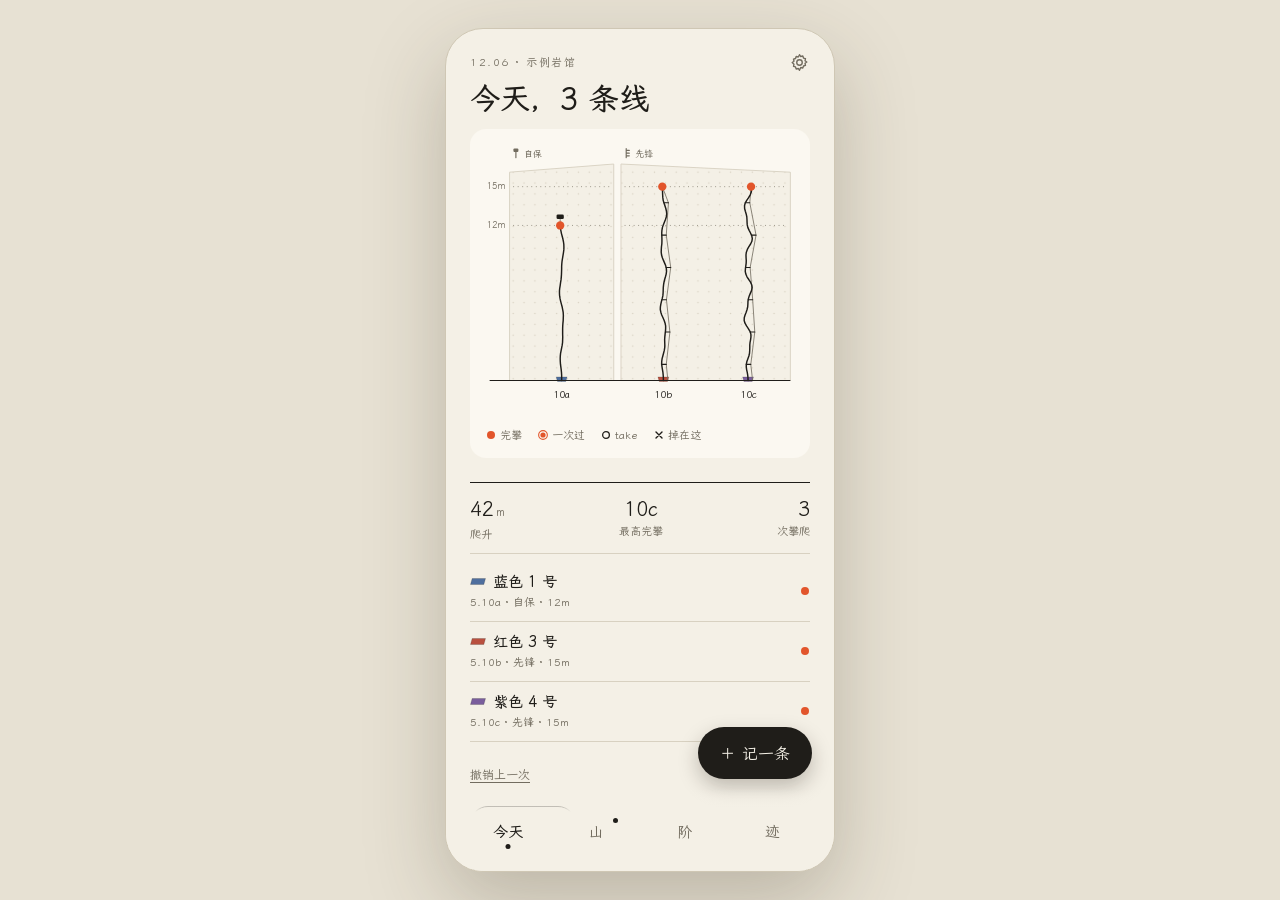
==== commit 3a197580: "UI 第一批：红点语义、选中退一档、线脚胶带、日历空心、方式顺序 - 新增 --redpoint / --redpoint-text；山页距离改灰、提醒点改墨、非完攀橙字收回 - 选中状态改为卡底+墨" ====
--- a/shengji-prototype.html
+++ b/shengji-prototype.html
@@ -18,7 +18,7 @@
 <style>
 :root{
   --paper:#F4F0E6; --card:#FBF8F1; --ink:#1F1D19; --muted:#726C5F; --hair:#D8D1C1;
-  --accent:#E2552B;
+  --redpoint:#E2552B; --redpoint-text:#BF4520; --accent:var(--redpoint);
   /* 全部文字都用霞鹜文楷；网络字体没加载完时退到系统楷体，不会冒出宋体 */
   --serif:"LXGW WenKai","Kaiti SC","STKaiti",serif;
   --mono:var(--serif);
@@ -130,11 +130,11 @@
 .hday .c{flex:none;width:84px}.hday .c svg{display:block;width:84px;height:auto}
 .hday .t{flex:1;min-width:0}.hday .t b{display:block;font-family:var(--serif);font-size:17px;font-weight:500;white-space:nowrap;overflow:hidden;text-overflow:ellipsis}
 .hday .t b small{font-family:var(--sans);font-size:11px;color:var(--muted);font-weight:400;margin-left:8px}
-.hday .t em{display:block;font-style:normal;font-family:var(--mono);font-size:11px;color:var(--muted);margin-top:3px}.hday .t em.s{color:var(--accent);font-family:var(--sans)}
+.hday .t em{display:block;font-style:normal;font-family:var(--mono);font-size:11px;color:var(--muted);margin-top:3px}.hday .t em.s{color:var(--redpoint-text);font-family:var(--sans)}
 .hday>i{font-style:normal;font-size:20px;color:var(--muted);font-family:var(--mono)}
 .hleg{display:inline-flex;align-items:center;gap:5px}.hleg svg{display:block}
 .pseg{display:inline-grid;grid-auto-flow:column;border:1px solid var(--hair);border-radius:20px;overflow:hidden}
-.pseg button{border:none;background:none;padding:7px 13px;font:inherit;font-size:12px;color:var(--muted);cursor:pointer}.pseg button.on{background:var(--ink);color:var(--paper)}
+.pseg button{border:none;background:none;padding:7px 13px;font:inherit;font-size:12px;color:var(--muted);cursor:pointer}.pseg button.on{background:var(--card);color:var(--ink);box-shadow:inset 0 0 0 1px var(--ink)}
 .ins{background:var(--card);border-radius:16px;padding:16px;margin-top:12px}.ins[data-rid]{cursor:pointer}
 .ins .k,.tile .k{font-size:11px;color:var(--muted);letter-spacing:.08em}
 .ins h3{font-family:var(--serif);font-size:22px;font-weight:600;line-height:1.3;margin:0 0 12px;text-wrap:pretty}
@@ -152,7 +152,7 @@
 .tile span{display:block;font-size:11px;color:var(--muted);line-height:1.5}
 .gfl{display:grid;gap:2px;margin-top:10px}.gfl button{display:flex;justify-content:space-between;align-items:baseline;background:none;border:none;border-radius:12px;padding:12px 10px;margin:0 -10px;font:inherit;font-size:15px;color:var(--ink);cursor:pointer;text-align:left}
 .gfl button.on{background:var(--paper);box-shadow:inset 0 0 0 1px var(--ink)}.gfl em{font-style:normal;font-family:var(--mono);font-size:11px;color:var(--muted)}
-.aichips{display:flex;gap:8px;margin:8px -24px 0;padding:0 24px;overflow-x:auto;scrollbar-width:none}.aichips::-webkit-scrollbar{display:none}.aichips button{flex:none;white-space:nowrap;border:1px solid var(--hair);background:var(--paper);border-radius:16px;padding:6px 12px;font:inherit;font-size:12px;color:var(--ink);cursor:pointer}.aichips button.on{background:var(--ink);color:var(--paper);border-color:var(--ink)}
+.aichips{display:flex;gap:8px;margin:8px -24px 0;padding:0 24px;overflow-x:auto;scrollbar-width:none}.aichips::-webkit-scrollbar{display:none}.aichips button{flex:none;white-space:nowrap;border:1px solid var(--hair);background:var(--paper);border-radius:16px;padding:6px 12px;font:inherit;font-size:12px;color:var(--muted);cursor:pointer}.aichips button.on{background:var(--card);color:var(--ink);border-color:var(--ink);box-shadow:inset 0 0 0 .5px var(--ink)}
 .aipre{margin-top:14px;max-height:150px;overflow-y:auto;border:1px dashed var(--hair);border-radius:12px;padding:10px 12px;font-size:11px;line-height:1.7;color:var(--muted);white-space:pre-wrap}
 .hcard{display:flex;align-items:stretch;background:var(--card);border:1px solid var(--hair);border-radius:14px;margin-top:8px}
 .hgo{flex:1;display:flex;gap:12px;align-items:center;background:none;border:none;padding:10px 4px 10px 10px;text-align:left;font:inherit;color:inherit;cursor:pointer;min-width:0}
@@ -195,7 +195,7 @@
 .namebox[hidden],.colorbar[hidden]{display:none!important}.cpill i{font-style:normal;font-size:9px;color:var(--muted);margin-left:1px}
 .cpill:active{opacity:.6}
 .namehint{font-size:9px;color:var(--muted);margin-top:6px;line-height:1.5;transition:color .18s}
-.namehint.ok{color:var(--accent)}
+.namehint.ok{color:var(--ink)}
 .colorbar.pop{margin-top:8px;padding:5px;border:0;border-radius:12px;background:var(--card)}
 .colorbar.pop .colorchip{height:34px}
 .colorbar .colorchip .tape{display:block;width:22px;height:9.5px;margin:0;flex:0 0 22px;vertical-align:0}
@@ -230,7 +230,7 @@
 nav button{flex:1;background:none;border:none;font-family:var(--serif);font-size:15px;color:var(--muted);padding:8px 0;cursor:pointer;position:relative}
 nav button.on{color:var(--ink);font-weight:600}
 nav button.on::after{content:"";position:absolute;left:50%;bottom:0;width:5px;height:5px;border-radius:50%;background:var(--ink);transform:translateX(-50%)}
-nav button.new::before{content:"";position:absolute;top:3px;right:calc(50% - 22px);width:5px;height:5px;border-radius:50%;background:var(--accent)}
+nav button.new::before{content:"";position:absolute;top:3px;right:calc(50% - 22px);width:5px;height:5px;border-radius:50%;background:var(--ink)}
 .fab{position:absolute;right:22px;bottom:calc(92px + env(safe-area-inset-bottom));height:52px;padding:0 22px;border-radius:26px;border:none;background:var(--ink);color:var(--paper);font-family:var(--serif);font-size:16px;cursor:pointer;box-shadow:0 8px 20px rgba(30,25,15,.25)}
 .veil{position:absolute;inset:0;background:rgba(30,27,20,.35);opacity:0;pointer-events:none;transition:opacity .25s}
 .sheet{position:absolute;left:0;right:0;bottom:0;max-height:94%;overflow-y:auto;background:var(--card);border-radius:26px 26px 0 0;padding:20px 24px calc(26px + env(safe-area-inset-bottom));transform:translateY(105%);visibility:hidden;transition:transform .3s cubic-bezier(.2,.8,.2,1),visibility 0s .3s}
@@ -243,8 +243,9 @@
 .step.sm{width:36px;height:36px;font-size:17px}
 .seg{display:grid;grid-template-columns:repeat(2,1fr);gap:8px;margin-top:8px}
 .seg.three{grid-template-columns:repeat(3,1fr)}
-.seg button,.tog button{border:1px solid var(--hair);background:var(--paper);border-radius:12px;padding:11px 6px;font-size:14px;color:var(--ink);cursor:pointer;font-family:var(--sans)}
-.seg button.on,.tog button.on{background:var(--ink);color:var(--paper);border-color:var(--ink)}
+.seg button,.tog button{border:1px solid var(--hair);background:var(--paper);border-radius:12px;padding:11px 6px;font-size:14px;color:var(--muted);cursor:pointer;font-family:var(--sans)}
+.seg button.on,.tog button.on{background:var(--card);color:var(--ink);border-color:var(--ink);box-shadow:inset 0 0 0 .5px var(--ink);font-weight:600}
+.seg button.on[data-r="send"]::before{content:"";display:inline-block;width:5px;height:5px;border-radius:50%;background:var(--redpoint);margin-right:5px;vertical-align:1px}
 .seg.soft button{padding:8px 4px;font-size:13px;border-radius:20px}
 .seg.col{grid-template-columns:1fr}
 .tog{display:grid;grid-template-columns:1fr 1fr;gap:8px}
@@ -276,7 +277,7 @@
 .gymchip{margin-top:12px;border:1px solid var(--hair);background:var(--paper);border-radius:20px;padding:7px 14px;font-size:13px;color:var(--ink);cursor:pointer;font-family:var(--sans)}
 .nf .lbl{margin-top:20px}.nf .field{margin-top:20px}.nf .save{margin-top:20px}
 .gwbox{position:relative;margin:4px -24px 0}
-.gwbox::after{content:'';position:absolute;left:50%;bottom:0;width:16px;height:2px;margin-left:-8px;border-radius:1px;background:var(--accent)}
+.gwbox::after{content:'';position:absolute;left:50%;bottom:0;width:16px;height:2px;margin-left:-8px;border-radius:1px;background:var(--ink)}
 .gw{position:relative;display:flex;overflow-x:auto;scroll-snap-type:x mandatory;padding:0 calc(50% - 52px) 8px;scrollbar-width:none;-webkit-overflow-scrolling:touch}
 .gw::-webkit-scrollbar,.lw::-webkit-scrollbar{display:none}
 .gw button{flex:0 0 104px;height:60px;scroll-snap-align:center;background:none;border:none;padding:0;cursor:pointer;color:var(--ink);font-family:var(--mono);font-size:46px;font-weight:500;letter-spacing:-.04em;white-space:nowrap;display:flex;justify-content:center;align-items:center;
@@ -290,7 +291,7 @@
 .lw .rope{position:absolute;left:calc(50% - 69px);top:0;width:10px;border-radius:5px;pointer-events:none;background:
   linear-gradient(90deg,rgba(31,29,25,.26),transparent 32%,rgba(255,255,255,.3) 50%,transparent 68%,rgba(31,29,25,.26)),
   repeating-linear-gradient(58deg,transparent 0 3.2px,rgba(31,29,25,.34) 3.2px 4.4px),
-  repeating-linear-gradient(-58deg,transparent 0 3.2px,rgba(251,248,241,.4) 3.2px 4.4px),var(--rope,var(--accent));transition:background-color .2s}
+  repeating-linear-gradient(-58deg,transparent 0 3.2px,rgba(251,248,241,.4) 3.2px 4.4px),var(--rope,var(--ink));transition:background-color .2s}
 .lw.rw .rope{box-shadow:inset 0 0 0 1px var(--hair)}
 .lw button::before{content:'';position:absolute;left:calc(50% - 56px);top:50%;width:5px;height:1px;background:var(--muted)}
 .lw button[data-five]::after{content:'';position:absolute;left:calc(50% - 70px);top:calc(50% - 3px);width:12px;height:6px;border-radius:1.5px;background:var(--ink)}
@@ -321,6 +322,9 @@
 /* 阶：三个方式卡（既是概览也是选择器） */
 .mcards{display:grid;grid-template-columns:repeat(3,1fr);gap:8px;margin-top:12px}
 .mcards.two{grid-template-columns:repeat(2,1fr)}
+.mcards.four{grid-template-columns:repeat(4,1fr);gap:6px}
+.mcards.four .mcard{padding:9px 8px 8px}
+.mcards.four .mcard b{font-size:23px}
 .mcard{background:var(--card);border:1px solid transparent;border-radius:14px;padding:10px 11px 9px;text-align:left;font:inherit;color:var(--ink);cursor:pointer;min-width:0}
 .mcard.on{box-shadow:inset 0 0 0 1.4px var(--ink)}
 .mcard span{display:flex;align-items:center;gap:4px;font-size:11px;color:var(--muted);white-space:nowrap}
@@ -443,7 +447,7 @@
 const BWALL=4;          // 抱石墙按 4 米算
 const ACTIVE_DAYS=45;   // 超过这么多天没爬的线，不再出现在快捷列表里
 const REASON={pump:'没力了',tech:'动作不会',head:'不敢冲'};
-const MODE={lead:'先锋',tr:'顶绳',auto:'自保'};
+const MODE={auto:'自保',tr:'顶绳',lead:'先锋'};
 const scale=t=>t==='b'?BOULDER:LEAD;
 const short=g=>g.replace('5.','');
 const gi=r=>scale(r.type).indexOf(r.grade);
@@ -540,6 +544,7 @@
 // 岩馆用胶带颜色区分线路：名字里有颜色词，就在名字前画一小段斜切的胶带
 const TAPE_EN={红:'RED',橙:'ORANGE',黄:'YELLOW',绿:'GREEN',蓝:'BLUE',紫:'PURPLE',粉:'PINK',黑:'BLACK',白:'WHITE',灰:'GREY'};
 const TAPE={红:'#B9503F',橙:'#D27D3E',黄:'#D8B13F',绿:'#5F8A5B',蓝:'#4F6F9E',紫:'#7A5E9C',粉:'#D7909F',黑:'#2A2824',白:'#FFFFFF',灰:'#A39E92'};
+const tapeEdge=k=>['白','黄','灰'].includes(k)?'rgba(31,29,25,.55)':'rgba(31,29,25,.28)';
 const COLORKEYS=Object.keys(TAPE);
 const colorWord=k=>k?k+'色':'';
 const colorOf=n=>{const t=String(n||'').trim();if(!t)return null;
@@ -553,7 +558,7 @@
     return part.replace(k+'色','').replace(k,'');
   }).filter(Boolean).join(' ').trim();
 }
-const tapeSvg=(k,big)=>k?`<svg class="tape${big?' big':''}" viewBox="0 0 16 7"><path d="M2.2 .5H15.5L13.8 6.5H.5Z" fill="${TAPE[k]}" stroke="rgba(31,29,25,.25)" stroke-width=".6" stroke-linejoin="round"/></svg>`:'';
+const tapeSvg=(k,big)=>k?`<svg class="tape${big?' big':''}" viewBox="0 0 16 7"><path d="M2.2 .5H15.5L13.8 6.5H.5Z" fill="${TAPE[k]}" stroke="${tapeEdge(k)}" stroke-width=".75" stroke-linejoin="round"/></svg>`:'';
 const tape=(x,big)=>{const n=typeof x==='string'?x:(x&&x.name)||'';return tapeSvg((x&&x.color)||colorOf(n),big)};
 const nameSuffix=(name,k)=>{const w=colorWord(k),n=String(name||'');return n.startsWith(w)?n.slice(w.length).trim():''};
 // 老数据没有单独的颜色字段：从名字里补一次
@@ -572,7 +577,7 @@
   auto:'<rect x="3.8" y="1" width="6.4" height="4.4" rx="1.3" fill="currentColor" stroke="none"/><path d="M7 5.4V13"/>',
   b:'<path d="M2.5 11.5c-.6-2.6.8-5.4 3-6.3 2.6-1 5.6.4 6 3 .3 1.6-.2 2.6-.8 3.3z"/>'};
 const ico=(k,size,x,y)=>`<svg x="${x||0}" y="${y||0}" width="${size}" height="${size}" viewBox="0 0 14 14" fill="none" stroke="currentColor" stroke-width="1.5" stroke-linecap="round" stroke-linejoin="round">${ICO[k]}</svg>`;
-const ORDER=['lead','tr','auto','b'],ZNAME={lead:'先锋',tr:'顶绳',auto:'自保',b:'抱石'};
+const ORDER=['auto','tr','lead','b'],ZNAME={auto:'自保',tr:'顶绳',lead:'先锋',b:'抱石'};
 const zoneOf=o=>o.type==='b'?'b':o.mode||'lead';
 const seedOf=r=>{let h=0;for(const ch of String(r.id||'x'))h=(h*31+ch.charCodeAt(0))%997;return h/50};
 // 一条绳线的几何：xa(h) 某高度的横坐标，Y(h) 纵坐标，to(h) 从地面画到 h 的路径
@@ -657,7 +662,9 @@
     if(!b)lens.forEach(m=>{const y=ly(m).toFixed(1);s+=`<line x1="${(zx+4).toFixed(1)}" x2="${(zx+zw-4).toFixed(1)}" y1="${y}" y2="${y}" stroke="var(--muted)" stroke-width=".8" stroke-dasharray="1 4"/>`});
     const hy=b?top-sl[0]-17:3;
     s+=`<g style="color:var(--muted)">${ico(z.k,12,zx+1,hy)}<text x="${(zx+16).toFixed(1)}" y="${hy+10}" font-size="10" fill="var(--muted)" style="font-family:var(--sans)">${ZNAME[z.k]}</text></g>`;
-    z.items.forEach((r,i)=>{const cw=zw/n,x=zx+cw*(i+.5);s+=mark(r,x,yG,H,false,true,b?1:r.wall/wallH)+
+    z.items.forEach((r,i)=>{const cw=zw/n,x=zx+cw*(i+.5),ck=r.color||colorOf(r.name);
+      if(ck)s+=`<path d="M${(x-6).toFixed(1)} ${(yG-4).toFixed(1)}H${(x+6).toFixed(1)}L${(x+4.6).toFixed(1)} ${(yG+1).toFixed(1)}H${(x-4.6).toFixed(1)}Z" fill="${TAPE[ck]}" stroke="${tapeEdge(ck)}" stroke-width=".7" stroke-linejoin="round"/>`;
+      s+=mark(r,x,yG,H,false,true,b?1:r.wall/wallH)+
       `<rect data-rid="${r.id}" x="${(x-cw/2).toFixed(1)}" y="0" width="${cw.toFixed(1)}" height="${h}" fill="transparent" style="cursor:pointer"/>`});
     zx+=zw+gap});
   return s+`<line x1="4" x2="${w-4}" y1="${yG}" y2="${yG}" stroke="var(--ink)" stroke-width="1.2"/></svg>`}
@@ -704,13 +711,14 @@
     if(dt.getDate()===1)g+=`<text x="${(x-st/2+2).toFixed(1)}" y="10" font-size="10" fill="var(--muted)">${dt.getMonth()+1}月</text>`;
     if(!m){g+=`<circle cx="${x}" cy="${y}" r="1.1" fill="var(--hair)"/>`;continue}
     const g1=inGym(d),on=g1&&d>=pf;if(g1)pts.push({d,x,y});
-    g+=`<circle cx="${x}" cy="${y}" r="${(2.6+3.4*Math.sqrt(m/mx)).toFixed(2)}" fill="${tops.has(d)?'var(--accent)':'var(--ink)'}"${on?'':' opacity=".22"'}/>`}
+    if(!on){g+=`<circle cx="${x}" cy="${y}" r="3.1" fill="none" stroke="var(--hair)" stroke-width=".9"/>`;continue}
+    g+=`<circle cx="${x}" cy="${y}" r="${(2.6+3.4*Math.sqrt(m/mx)).toFixed(2)}" fill="${tops.has(d)?'var(--accent)':'var(--ink)'}"/>`}
   histM={pts,W,H,others:list};const sp=pts.find(q=>q.d===histSel);
   g+=`<circle id="hRing" cx="${sp?sp.x:-99}" cy="${sp?sp.y:-99}" r="7.6" fill="none" stroke="var(--ink)" stroke-width="1.1"/></svg>`;
   return`<div class="row" style="align-items:baseline"><h2>每一次</h2><span class="yrs">${years.length>1?years.map(y=>`<button data-y="${y}" class="${y===yr?'on':''}">${y}</button>`).join(''):`<em>${yr}</em>`}</span></div>
    <div class="sub">点一天看记录</div>
    <div class="hscroll" id="hscroll">${g}</div>
-   <div class="legend" style="align-items:center"><span class="hleg">爬升 少<svg viewBox="0 0 52 14" width="52" height="14">${[2.6,3.7,4.9,6].map((r,i)=>`<circle cx="${7+i*13}" cy="7" r="${r}" fill="var(--ink)"/>`).join('')}</svg>多</span>${tops.size?'<span><i style="color:var(--accent)">●</i>登顶</span>':''}${perKey()==='all'&&!gymSel?'':'<span><i style="color:var(--ink);opacity:.22">●</i>不在范围内</span>'}</div>
+   <div class="legend" style="align-items:center"><span class="hleg">爬升 少<svg viewBox="0 0 52 14" width="52" height="14">${[2.6,3.7,4.9,6].map((r,i)=>`<circle cx="${7+i*13}" cy="7" r="${r}" fill="var(--ink)"/>`).join('')}</svg>多</span>${tops.size?'<span><i style="color:var(--accent)">●</i>登顶</span>':''}${perKey()==='all'&&!gymSel?'':'<span><i style="width:7px;height:7px;border:1px solid var(--hair);border-radius:50%;background:none"></i>不在范围内</span>'}</div>
    <div id="histCard">${dayCard(histSel)}</div>`}
 // 每一次：一天一张卡片，横着排，左右滑就是前一次、后一次；和上面的点阵互相跟着走
 function dayCard(d){const cs=byDate(d),A=aggs(d),tp=expedition().summits.filter(x=>x.date===d).map(x=>x.n);
@@ -760,7 +768,7 @@
   return s+`</g><circle id="rdot" r="6" fill="var(--ink)" style="display:none"/></svg>`}
 function renderRoute(){const r=R(curRid);if(!r){go('today');return}
   const all=climbsOf(r.id),rope=r.type!=='b';
-  const groups=rope?[...new Set(all.map(c=>MODEG(cMode(c,r))))]:[];
+  const groups=rope?[...new Set(all.map(c=>MODEG(cMode(c,r))))]:[];groups.sort((a,b)=>['up','lead'].indexOf(a)-['up','lead'].indexOf(b));
   if(!rope||groups.length<2)routeSel=null;else if(routeSel&&!groups.includes(routeSel))routeSel=null;
   const cs=routeClimbs(r),sent=cs.some(c=>c.result==='send'),twin=twinOf(r);
   const status=r.retired?'已拆线':sent?'已完攀':'还在磕';
@@ -1188,7 +1196,7 @@
   s+=`<path ${art2} stroke="var(--hair)"/><path ${art} stroke="var(--hair)"/><g clip-path="url(#mClip)"><path ${art2} stroke="var(--muted)" opacity=".8"/><path ${art} stroke="var(--muted)"/></g>`;
   s+=`<line x1="4" x2="${W-4}" y1="${yG}" y2="${yG}" stroke="var(--ink)" stroke-width="1.1"/>`;
   s+=`<line x1="${topL?4:PX+16}" x2="${topL?PX-16:W-4}" y1="${yG-hh}" y2="${yG-hh}" stroke="var(--muted)" stroke-width=".8" stroke-dasharray="1 4"/><text x="${topL?4:W-4}" y="${yG-hh-6}" font-size="10" text-anchor="${topL?'start':'end'}" fill="var(--muted)">顶 ${fmt(T.m)} m</text>`;
-  if(cur>0&&T.m-cur>0.5)s+=`<text x="${topL?4:W-4}" y="${yG-hh+8}" font-size="9" text-anchor="${topL?'start':'end'}" fill="var(--accent)">还差 ${fmt(T.m-cur)} m</text>`;
+  if(cur>0&&T.m-cur>0.5)s+=`<text x="${topL?4:W-4}" y="${yG-hh+8}" font-size="9" text-anchor="${topL?'start':'end'}" fill="var(--muted)">还差 ${fmt(T.m-cur)} m</text>`;
   s+=`<text x="4" y="${yG+16}" font-size="10" fill="var(--muted)">0 m</text>`;
   let d='';const st=Math.max(.5,cur/200);for(let m=0;m<cur;m+=st)d+=(m?'L':'M')+rx(m).toFixed(1)+' '+y(m).toFixed(1);
   d+=(d?'L':'M')+rx(cur).toFixed(1)+' '+y(cur).toFixed(1);
@@ -1210,7 +1218,7 @@
     const right=m.xx<W/2,lx=right?m.xx+7:m.xx-7;
     if(Math.abs(ly-(m.yy+3.4))>0.5)s+=`<path d="M${m.xx.toFixed(1)} ${(m.yy+(right?2:-2)).toFixed(1)}L${lx.toFixed(1)} ${(ly-3).toFixed(1)}" stroke="var(--hair)" stroke-width=".7"/>`;
     s+=`<text x="${lx.toFixed(1)}" y="${ly.toFixed(1)}" font-size="10" text-anchor="${right?'start':'end'}" fill="${m.done?'var(--ink)':'var(--muted)'}">${esc(m.st[1])}${m.isNext?` · ${fmt(m.st[0])} m`:''}</text>`;
-    if(m.isNext&&isAct)s+=`<text x="${lx.toFixed(1)}" y="${(ly+11).toFixed(1)}" font-size="9" text-anchor="${right?'start':'end'}" fill="var(--accent)">还差 ${fmt(m.st[0]-cur)} m</text>`});
+    if(m.isNext&&isAct)s+=`<text x="${lx.toFixed(1)}" y="${(ly+11).toFixed(1)}" font-size="9" text-anchor="${right?'start':'end'}" fill="var(--muted)">还差 ${fmt(m.st[0]-cur)} m</text>`});
   if(whole)s+=`<path d="M${PX} ${yG-hh}v-13l9 3.2l-9 3.2" fill="none" stroke="var(--accent)" stroke-width="1.4" stroke-linejoin="round" stroke-linecap="round"/>`;
   if(isAct||cur>0)s+=`<g id="mMan" transform="translate(${rx(cur).toFixed(1)} ${(y(cur)-7).toFixed(1)})"><g transform="scale(1.5)"><circle cy="-9.2" r="2.4" fill="var(--ink)"/><path id="mPose" d="${POSE[0]}" fill="none" stroke="var(--ink)" stroke-width="1.5" stroke-linecap="round" stroke-linejoin="round"/></g>
     <text x="${lblR?16:-16}" y="-2" font-size="11" text-anchor="${lblR?'start':'end'}" fill="var(--ink)">${isAct?'你在这里':'停在这里'}</text></g>`;
@@ -1239,7 +1247,7 @@
    <div class="row"><div class="eyebrow">累计爬升</div><button class="iconbtn" data-share="mount" aria-label="分享这座山" title="分享这座山"><svg class="sk"><use href="#sk-share"/></svg></button></div>
    <div class="big" style="margin-top:8px"><span id="mBig">${fmt(total)}</span><small>m</small></div>
    <div class="sub" style="margin-top:8px">${dates().length?`${dates().length} 天，${data.climbs.length} 次攀爬${nTop?`，登顶 ${nTop} 次`:''}。`:'记下第一条线，就从山脚出发。'}</div>
-   ${fresh?`<div class="summit"><div class="row"><div class="eyebrow" style="color:var(--accent)">登顶了</div><button class="link" id="mOk">知道了</button></div><b>${last.n}</b><em>${lab(last.start)} 出发 · ${lab(last.date)} 登顶 · 去了 ${last.visits} 次</em></div>`:un?`<div class="summit stopcard"><div class="row"><div class="eyebrow" style="color:var(--accent)">观景台 · 到了</div><button class="link" id="mStopOk">知道了</button></div><b>${esc(un.s[1])}</b><em>${esc(un.n)} · ${fmt(un.m)} m · ${esc(un.s[2])}</em>
+   ${fresh?`<div class="summit"><div class="row"><div class="eyebrow" style="color:var(--redpoint-text)">登顶了</div><button class="link" id="mOk">知道了</button></div><b>${last.n}</b><em>${lab(last.start)} 出发 · ${lab(last.date)} 登顶 · 去了 ${last.visits} 次</em></div>`:un?`<div class="summit stopcard"><div class="row"><div class="eyebrow" style="color:var(--accent)">观景台 · 到了</div><button class="link" id="mStopOk">知道了</button></div><b>${esc(un.s[1])}</b><em>${esc(un.n)} · ${fmt(un.m)} m · ${esc(un.s[2])}</em>
      <div class="sub" style="margin-top:8px">${esc(un.s[3])}</div>
      <div class="sub" style="margin-top:10px;color:var(--ink)">${stopSeg.d} 天 · ${stopSeg.n} 次 · ${fmt(stopSeg.m)} m${stopSeg.gyms>1?` · ${stopSeg.gyms} 家馆`:''}${stopSeg.best?` · 最高 ${stopSeg.best}`:''}</div>
      ${stopSeg.name?`<div class="sub" style="margin-top:4px">爬最多：${esc(stopSeg.name)} · ${stopSeg.cnt} 次</div>`:''}</div>`:''}
@@ -1304,9 +1312,9 @@
 // 纸面同级的野外名线（凭记忆整理，之后换成按区域核实过的数据）
 const NAMED={'5.8':["Bishop's Terrace",'优胜美地'],'5.9':['Epinephrine','红岩峡谷'],'5.10a':['Dream of Wild Turkeys','红岩峡谷'],'5.10b':['Illusion Dweller','约书亚树'],'5.10c':['Outer Limits','优胜美地'],'5.10d':['Serenity Crack','优胜美地'],'5.11a':['New Dimensions','优胜美地'],'5.11b':['The Naked Edge','埃尔多拉多峡谷'],'5.11c':['Astroman','优胜美地'],'5.11d':['Separate Reality','优胜美地'],'5.12a':['Crimson Cringe','优胜美地'],'5.12b':['Latest Rage','史密斯岩'],'5.12c':['Chain Reaction','史密斯岩'],'5.12d':['Moonlight Buttress','锡安'],'5.13a':['The Phoenix','优胜美地'],
  V2:['White Rastafarian','约书亚树'],V3:['Gunsmoke','约书亚树'],V4:['Stem Gem','约书亚树'],V5:['Blue Suede Shoes','优胜美地'],V6:['Saigon','毕晓普'],V7:['High Plains Drifter','毕晓普'],V8:['Midnight Lightning','优胜美地'],V9:['Soul Slinger','毕晓普'],V10:['Thriller','优胜美地']};
-function levels(t,g){const G=scale(t),st={};
+function levels(t,g){const G=scale(t),st={},g0=g||'lead';
   data.routes.forEach(r=>{if(r.type!==t)return;
-    const cs=climbsOf(r.id).filter(c=>t==='b'||MODEG(cMode(c,r))===(g||'lead'));
+    const cs=climbsOf(r.id).filter(c=>{const m=cMode(c,r);return t==='b'||((g0==='auto'||g0==='tr'||g0==='lead')?m===g0:MODEG(m)===g0)});
     if(!cs.length)return;
     const o=st[r.grade]||(st[r.grade]={tries:0,sends:0,climbs:0});o.tries++;o.climbs+=cs.length;
     if(cs.some(c=>c.result==='send'))o.sends++});
@@ -1328,8 +1336,8 @@
   const anyB=data.routes.some(r=>r.type==='b');
   if(!anyB)pyrType='l';
   if(pyrType==='b')pyrMode='lead';
-  const LD=modeSum('l','lead'),UP=modeSum('l','up'),BD=modeSum('b');
-  const sel=pyrType==='b'?BD:(pyrMode==='up'?UP:LD);
+  const AU=modeSum('l','auto'),TR=modeSum('l','tr'),LD=modeSum('l','lead'),UP=modeSum('l','up'),BD=modeSum('b');
+  const sel=pyrType==='b'?BD:(pyrMode==='auto'?AU:pyrMode==='tr'?TR:pyrMode==='up'?UP:LD);
   const {G,st,limit,stable,goal}=sel.L,TARGET=[1,2,4,6];let rows='';
   let topRow=goal;G.forEach((g,i)=>{if(st[g]&&i>topRow)topRow=i});
   for(let i=topRow;i>=0;i--){const g=G[i],s=st[g]||{tries:0,sends:0},t=TARGET[goal-i]||0;
@@ -1339,11 +1347,11 @@
     rows+=`<div class="pr${i===stable?' stable':''}"><span class="g">${g}</span><span class="sq">${'<i></i>'.repeat(show)}${'<i class="ghost"></i>'.repeat(ghost)}${s.sends>10?`<em>+${s.sends-10}</em>`:''}</span><span class="st">${word}</span></div>`}
   let badges='';for(let i=goal;i>=0&&i>=goal-6;i--){const nm=NAMED[G[i]];if(!nm)continue;const lit=i<=stable;
     badges+=`<div class="badge${lit?' lit':''}"><span class="g">${G[i]}</span><b>${nm[0]}</b><em>${nm[1]}</em><span class="s">${lit?'● 已点亮':'站稳后点亮'}</span></div>`}
-  const mcard=(t,k,icon,label)=>{const obj=t==='b'?BD:(k==='up'?UP:LD),on=t==='b'?pyrType==='b':(pyrType==='l'&&pyrMode===k);
+  const mcard=(t,k,icon,label)=>{const obj=t==='b'?BD:(k==='auto'?AU:k==='tr'?TR:k==='up'?UP:LD),on=t==='b'?pyrType==='b':(pyrType==='l'&&pyrMode===k);
     return`<button class="mcard${on?' on':''}${obj.tries?'':' off'}" data-pt="${t}"${t==='l'?` data-pm="${k}"`:''}>
       <span>${ico(icon,12)}${label}</span><b>${gShow(t,obj.L.stable)}</b>
       <em>${obj.tries?`极限 ${gShow(t,obj.L.limit)}<br>完攀 ${obj.sends} 条`:'还没开始'}</em></button>`};
-  const cards=`<div class="mcards${anyB?'':' two'}">${mcard('l','lead','lead','先锋')}${mcard('l','up','tr','上方保护')}${anyB?mcard('b','b','b','抱石'):''}</div>
+  const cards=`<div class="mcards${anyB?' four':''}">${mcard('l','auto','auto','自保')}${mcard('l','tr','tr','顶绳')}${mcard('l','lead','lead','先锋')}${anyB?mcard('b','b','b','抱石'):''}</div>
     <div class="sub" style="margin-top:8px">大数字是站稳级别 · 极限是最高完攀</div>`;
   let gap='';
   if(pyrType!=='b'&&data.routes.some(r=>r.type==='l')){
@@ -1357,7 +1365,7 @@
       </div>`;
   }
   $('p-pyr').innerHTML=`
-   <div class="row"><div class="eyebrow">难度阶梯 · ${pyrType==='b'?'抱石':GNAME[pyrMode]}</div></div>
+   <div class="row"><div class="eyebrow">难度阶梯 · ${pyrType==='b'?'抱石':(MODE[pyrMode]||GNAME[pyrMode]||'先锋')}</div></div>
    ${cards}
    <div class="card" style="margin-top:14px">${rows||'<div class="sub">还没有记录。</div>'}</div>
    <div class="legend"><span><i class="k"></i>完攀过</span><span><i class="k ghost"></i>建议补 ${G[goal]}</span></div>
@@ -1633,7 +1641,7 @@
   if(res==='hang')extra=`<div class="count">take 了 <button class="step" data-h="-1">−</button><b>${draft.hangs}</b><button class="step" data-h="1">＋</button> 次</div>`;
   if(res==='fail'&&!b)extra=`<span id="hiTxt">${hiTxt()}</span><input type="range" id="high" min="10" max="95" value="${Math.round(draft.high*100)}">`;
   if(res==='hang'||res==='fail')extra+=`<div class="lbl">主要因为（可不选）</div><div class="seg three soft">${Object.entries(REASON).map(([k,t])=>`<button data-y="${k}" class="${draft.why===k?'on':''}">${t}</button>`).join('')}</div>`;
-  if(firstHint)extra=`<span style="color:var(--accent)">第一次爬就完攀，会记成一次过。</span>`;
+  if(firstHint)extra=`<span style="color:var(--redpoint-text)">第一次爬就完攀，会记成一次过。</span>`;
   el.innerHTML=`
    <div class="${isNew?'nf':''}"><div class="row">${isNew?`<div class="tog small"><button data-ty="l" class="${b?'':'on'}">难度</button><button data-ty="b" class="${b?'on':''}">抱石</button></div>`:`<div class="eyebrow">${esc(data.gym)}</div>`}
      <button class="link" id="${isNew&&active().length?'toPick':'close'}">${isNew&&active().length?'‹ 选已有的线':'取消'}</button></div>
@@ -1643,7 +1651,7 @@
      <div class="shapeRow"><button class="preview" id="pv">${previewSvg()}</button>
        ${b?'<div class="lenCol"><div class="sub" style="margin:auto 0">抱石画成地上的一块石头，不用填线长。</div></div>'
           :`<div class="lenCol"><div class="lbl">线长</div><div class="lwbox"><div class="lw" id="lw"><i class="rope" style="height:${36*44+88}px"></i>${Array.from({length:36},(_,i)=>`<button data-v="${i+5}"${(i+5)%5?'':' data-five'}><b>${i+5}</b></button>`).join('')}</div><span>米</span></div></div>`}</div>
-     <div class="lbl">名字</div>
+     <div class="lbl" id="nameLbl">名字</div>
      <div class="namebox" id="nb"><button class="cpill" id="cpill" aria-label="换线路颜色">${tapeSvg(draft.color||'红',true)}<span>${draft.color||'红'}</span><i>▾</i></button>
        <input class="field" id="rname" placeholder="3 号 / 黑 裂缝" maxlength="16" value="${esc(nameSuffix(draft.name,draft.color||colorOf(draft.name)))}"></div>
      <div class="namehint" id="nameHint" aria-live="polite">点色块选，或把颜色写进名字</div>
@@ -1669,7 +1677,7 @@
       draft.color=b.dataset.v;
       if(manual&&rn&&old&&old!==draft.color)rn.value=stripColorMention(rn.value);
       syncName();paintPill();tint()};
-    const open=on=>{cw.hidden=!on;if(nb)nb.hidden=on;const h=$('nameHint');if(h){h.hidden=on;if(on){h.textContent='点色块选，或把颜色写进名字';h.classList.remove('ok')}}}
+    const open=on=>{cw.hidden=!on;if(nb)nb.hidden=on;const lb=$('nameLbl');if(lb)lb.textContent=on?'线路颜色':'名字';const h=$('nameHint');if(h){h.hidden=on;if(on){h.textContent='点色块选，或把颜色写进名字';h.classList.remove('ok')}}}
     if(cp)cp.onclick=e=>{e.stopPropagation();open(true)};
     cw.onclick=e=>{e.stopPropagation();const b=e.target.closest('.colorchip');if(b){pick(b,true);open(false)}};
     // 名字任意位置出现颜色就选它，不要求“色”或开头；名字保持用户输入
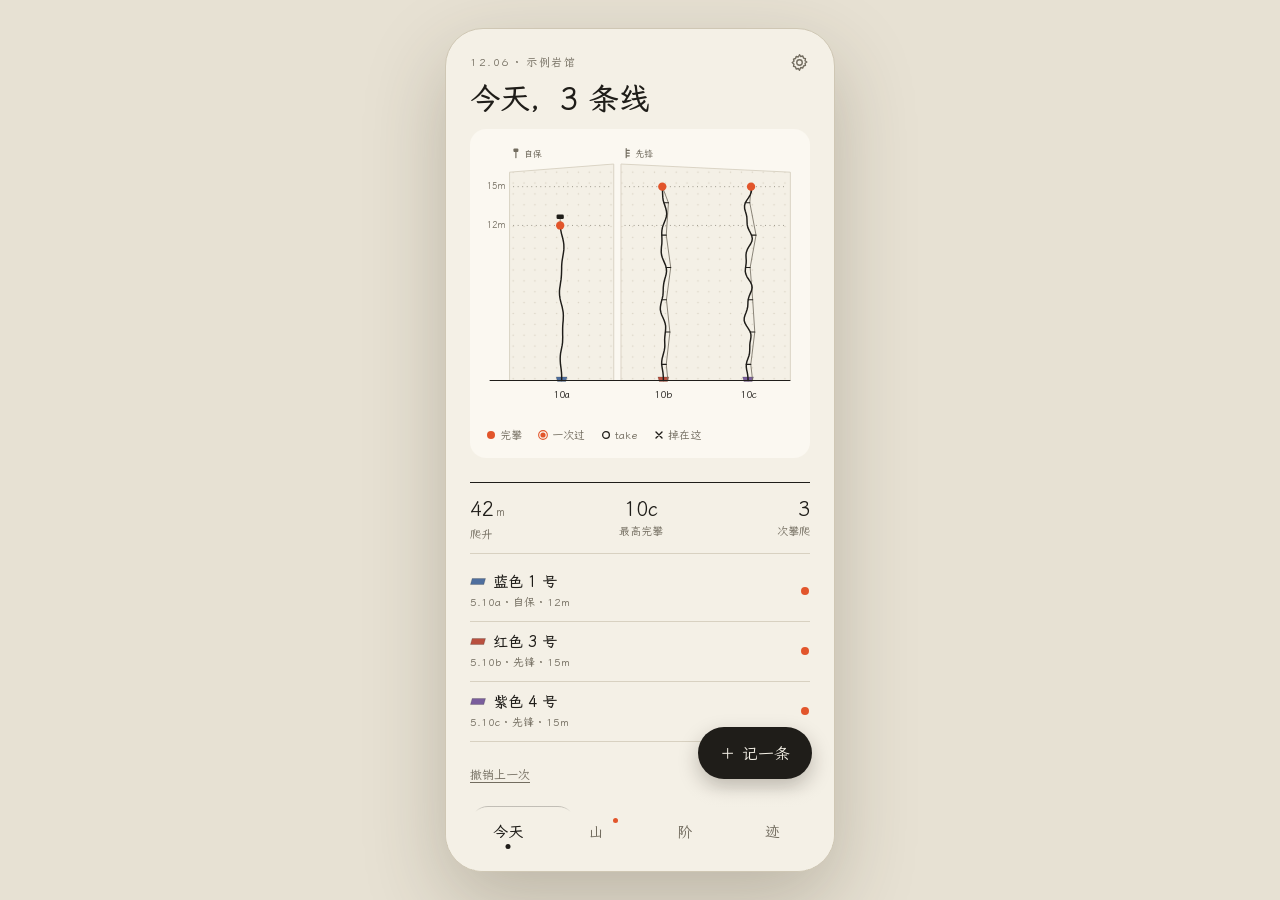
==== commit 5221173c: "按反馈保留两处橙红：底栏新内容提醒点、山顶高程 - 底栏新内容提醒点从墨色恢复橙红，避免和选中指示混淆 - 山页「顶 1,545 m」改橙红，表示登顶；还差距离仍保持灰色 - 未推送 GitHub" ====
--- a/shengji-prototype.html
+++ b/shengji-prototype.html
@@ -230,7 +230,7 @@
 nav button{flex:1;background:none;border:none;font-family:var(--serif);font-size:15px;color:var(--muted);padding:8px 0;cursor:pointer;position:relative}
 nav button.on{color:var(--ink);font-weight:600}
 nav button.on::after{content:"";position:absolute;left:50%;bottom:0;width:5px;height:5px;border-radius:50%;background:var(--ink);transform:translateX(-50%)}
-nav button.new::before{content:"";position:absolute;top:3px;right:calc(50% - 22px);width:5px;height:5px;border-radius:50%;background:var(--ink)}
+nav button.new::before{content:"";position:absolute;top:3px;right:calc(50% - 22px);width:5px;height:5px;border-radius:50%;background:var(--redpoint)}
 .fab{position:absolute;right:22px;bottom:calc(92px + env(safe-area-inset-bottom));height:52px;padding:0 22px;border-radius:26px;border:none;background:var(--ink);color:var(--paper);font-family:var(--serif);font-size:16px;cursor:pointer;box-shadow:0 8px 20px rgba(30,25,15,.25)}
 .veil{position:absolute;inset:0;background:rgba(30,27,20,.35);opacity:0;pointer-events:none;transition:opacity .25s}
 .sheet{position:absolute;left:0;right:0;bottom:0;max-height:94%;overflow-y:auto;background:var(--card);border-radius:26px 26px 0 0;padding:20px 24px calc(26px + env(safe-area-inset-bottom));transform:translateY(105%);visibility:hidden;transition:transform .3s cubic-bezier(.2,.8,.2,1),visibility 0s .3s}
@@ -1195,7 +1195,7 @@
   // 整座山先用浅色画，爬过的部分再描深
   s+=`<path ${art2} stroke="var(--hair)"/><path ${art} stroke="var(--hair)"/><g clip-path="url(#mClip)"><path ${art2} stroke="var(--muted)" opacity=".8"/><path ${art} stroke="var(--muted)"/></g>`;
   s+=`<line x1="4" x2="${W-4}" y1="${yG}" y2="${yG}" stroke="var(--ink)" stroke-width="1.1"/>`;
-  s+=`<line x1="${topL?4:PX+16}" x2="${topL?PX-16:W-4}" y1="${yG-hh}" y2="${yG-hh}" stroke="var(--muted)" stroke-width=".8" stroke-dasharray="1 4"/><text x="${topL?4:W-4}" y="${yG-hh-6}" font-size="10" text-anchor="${topL?'start':'end'}" fill="var(--muted)">顶 ${fmt(T.m)} m</text>`;
+  s+=`<line x1="${topL?4:PX+16}" x2="${topL?PX-16:W-4}" y1="${yG-hh}" y2="${yG-hh}" stroke="var(--muted)" stroke-width=".8" stroke-dasharray="1 4"/><text x="${topL?4:W-4}" y="${yG-hh-6}" font-size="10" text-anchor="${topL?'start':'end'}" fill="var(--redpoint)">顶 ${fmt(T.m)} m</text>`;
   if(cur>0&&T.m-cur>0.5)s+=`<text x="${topL?4:W-4}" y="${yG-hh+8}" font-size="9" text-anchor="${topL?'start':'end'}" fill="var(--muted)">还差 ${fmt(T.m-cur)} m</text>`;
   s+=`<text x="4" y="${yG+16}" font-size="10" fill="var(--muted)">0 m</text>`;
   let d='';const st=Math.max(.5,cur/200);for(let m=0;m<cur;m+=st)d+=(m?'L':'M')+rx(m).toFixed(1)+' '+y(m).toFixed(1);
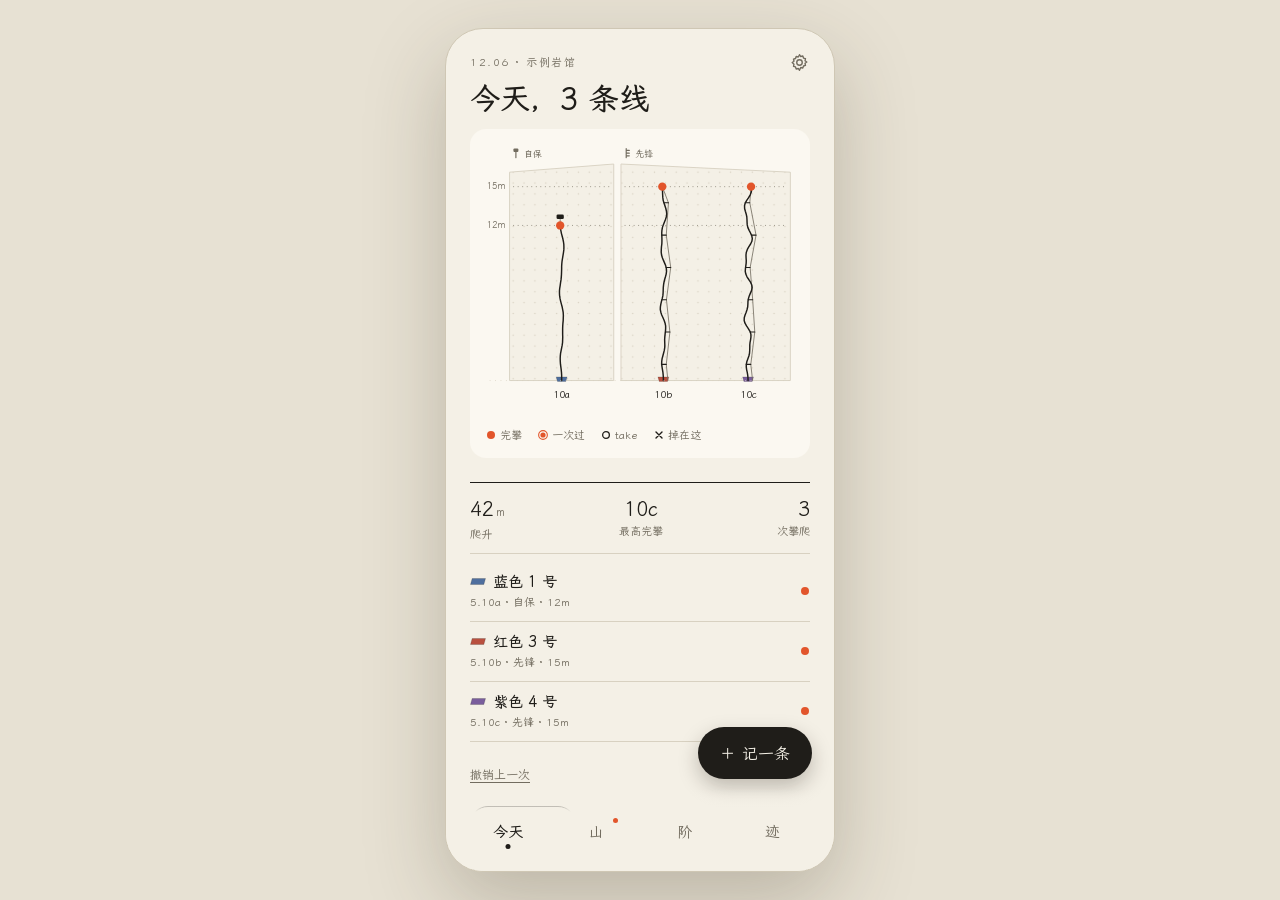
==== commit dc572fc5: "今日岩壁图、线路详情和空状态的地面线也改成细虚线 - 与山页统一：去掉通栏墨色实线，改 hair 细虚线 - 保留 0m 地面锚点和线脚胶带 - 迷你图同步弱化" ====
--- a/shengji-prototype.html
+++ b/shengji-prototype.html
@@ -134,7 +134,7 @@
 .hday>i{font-style:normal;font-size:20px;color:var(--muted);font-family:var(--mono)}
 .hleg{display:inline-flex;align-items:center;gap:5px}.hleg svg{display:block}
 .pseg{display:inline-grid;grid-auto-flow:column;border:1px solid var(--hair);border-radius:20px;overflow:hidden}
-.pseg button{border:none;background:none;padding:7px 13px;font:inherit;font-size:12px;color:var(--muted);cursor:pointer}.pseg button.on{background:var(--card);color:var(--ink);box-shadow:inset 0 0 0 1px var(--ink)}
+.pseg button{border:none;background:none;padding:7px 13px;font:inherit;font-size:12px;color:var(--muted);cursor:pointer}.pseg button.on{background:var(--card);color:var(--ink);box-shadow:inset 0 0 0 1px var(--ink)}.pseg button:first-child.on{border-radius:20px 0 0 20px}.pseg button:last-child.on{border-radius:0 20px 20px 0}
 .ins{background:var(--card);border-radius:16px;padding:16px;margin-top:12px}.ins[data-rid]{cursor:pointer}
 .ins .k,.tile .k{font-size:11px;color:var(--muted);letter-spacing:.08em}
 .ins h3{font-family:var(--serif);font-size:22px;font-weight:600;line-height:1.3;margin:0 0 12px;text-wrap:pretty}
@@ -252,7 +252,7 @@
 .tog.tri{grid-template-columns:repeat(3,1fr);gap:6px}
 .tog.tri button{padding:10px 2px;font-size:13px;display:flex;align-items:center;justify-content:center;gap:5px}
 .tog.small{display:inline-grid;gap:0;border:1px solid var(--hair);border-radius:20px;overflow:hidden}
-.tog.small button{border:none;border-radius:0;padding:6px 14px;font-size:12px}
+.tog.small button{border:none;border-radius:0;padding:6px 14px;font-size:12px}.tog.small button:first-child.on{border-radius:20px 0 0 20px}.tog.small button:last-child.on{border-radius:0 20px 20px 0}
 .lbl{font-size:11px;color:var(--muted);letter-spacing:.08em;margin-top:14px}
 .extra{margin-top:12px;font-size:13px;color:var(--muted)}
 .extra input[type=range]{width:100%;accent-color:var(--ink);margin-top:4px}
@@ -632,7 +632,7 @@
 const tnuts=()=>{const id='tn'+(++PID);return{id,defs:`<defs><pattern id="${id}" width="12" height="12" patternUnits="userSpaceOnUse"><circle cx="6" cy="6" r=".8" fill="var(--hair)"/></pattern></defs>`}};
 function emptyWallSvg(TN){
   return `<rect width="340" height="300" fill="url(#${TN.id})" class="es-wall"/>
-  <line x1="8" y1="260" x2="332" y2="260" stroke="var(--ink)" stroke-width="1.1"/>
+  <line x1="8" y1="260" x2="332" y2="260" stroke="var(--hair)" stroke-width=".9" stroke-dasharray="1 5" opacity=".85"/>
   <path class="es-line" pathLength="1" d="M104 258C109 252.3 135.3 235.3 134 224C132.7 212.7 93.3 201 96 190C98.7 179 147.7 170.3 150 158C152.3 145.7 104.7 127.3 110 116C115.3 104.7 165 99.3 182 90C199 80.7 207 65 212 60" fill="none" stroke="var(--ink)" stroke-width="2" stroke-linecap="round"/>
   <g transform="translate(134 224)"><g class="es-h1"><path d="M-13 -7C-5 -13 6 -12 12 -5C16 1 14 9 7 12C-1 15 -9 12 -13 6C-16 1 -16 -4 -13 -7Z" fill="var(--card)" stroke="var(--ink)" stroke-width="1.2" stroke-linejoin="round"/><path d="M-8 -1C-2 -6 5 -6 10 -2" fill="none" stroke="var(--ink)" stroke-width=".8" opacity=".55"/></g></g>
   <g transform="translate(96 190)"><g class="es-h2"><path d="M-10 -9C-2 -14 8 -11 12 -3C15 4 11 11 3 13C-5 15 -13 9 -13 2C-13 -3 -12 -6 -10 -9Z" fill="var(--card)" stroke="var(--ink)" stroke-width="1.2" stroke-linejoin="round"/><path d="M-4 -2C-1 -4 3 -4 5 -1" fill="none" stroke="var(--ink)" stroke-width=".8" opacity=".55"/></g></g>
@@ -646,7 +646,7 @@
   const walls=list.filter(r=>r.type!=='b').map(r=>r.wall),wallH=walls.length?Math.max(...walls):gymObj().wall;
   list=[...list].sort((a,b)=>ORDER.indexOf(zoneOf(a))-ORDER.indexOf(zoneOf(b)));
   if(o.mini){const w=o.w||96,h=o.h||84,pT=7,yG=h-7,H=yG-pT,n=Math.max(list.length,1),step=Math.min(13,(w-28)/n),x0=(w-step*(n-1))/2;
-    let s=`<svg viewBox="0 0 ${w} ${h}" width="100%" style="display:block"><line x1="4" x2="${w-4}" y1="${pT}" y2="${pT}" stroke="var(--muted)" stroke-width=".8" stroke-dasharray="1 4"/><line x1="4" x2="${w-4}" y1="${yG}" y2="${yG}" stroke="var(--ink)" stroke-width=".8"/>`;
+    let s=`<svg viewBox="0 0 ${w} ${h}" width="100%" style="display:block"><line x1="4" x2="${w-4}" y1="${pT}" y2="${pT}" stroke="var(--muted)" stroke-width=".8" stroke-dasharray="1 4"/><line x1="4" x2="${w-4}" y1="${yG}" y2="${yG}" stroke="var(--hair)" stroke-width=".8" stroke-dasharray="1 4" opacity=".85"/>`;
     list.forEach((r,i)=>s+=mark(r,x0+i*step,yG,H,true,false,r.type==='b'?1:r.wall/wallH));return s+'</svg>'}
   // 完整版：先锋、顶绳、自保、抱石各占一块岩壁
   const w=340,h=300,yG=h-40,pT=46,H=yG-pT,yT=30,gap=8,TN=tnuts();
@@ -667,7 +667,7 @@
       s+=mark(r,x,yG,H,false,true,b?1:r.wall/wallH)+
       `<rect data-rid="${r.id}" x="${(x-cw/2).toFixed(1)}" y="0" width="${cw.toFixed(1)}" height="${h}" fill="transparent" style="cursor:pointer"/>`});
     zx+=zw+gap});
-  return s+`<line x1="4" x2="${w-4}" y1="${yG}" y2="${yG}" stroke="var(--ink)" stroke-width="1.2"/></svg>`}
+  return s+`<line x1="4" x2="${w-4}" y1="${yG}" y2="${yG}" stroke="var(--hair)" stroke-width=".9" stroke-dasharray="1 5" opacity=".85"/></svg>`}
 
 /* ---------- 今天 / 回看 ---------- */
 let viewDate=null;
@@ -754,7 +754,7 @@
 function routeClimbs(r){const all=climbsOf(r.id);return routeSel&&r.type!=='b'?all.filter(c=>MODEG(cMode(c,r))===routeSel):all}
 function routeSvg(r,cs){cs=cs||climbsOf(r.id);const {W,H,x,yG,HH}=RG;
   const TN=tnuts();let s=`<svg viewBox="0 0 ${W} ${H}" width="100%" style="display:block">${TN.defs}<rect x="4" y="${yG-HH-18}" width="${W-8}" height="${HH+18}" fill="url(#${TN.id})"/>`;
-  s+=`<line x1="4" x2="${W-4}" y1="${yG}" y2="${yG}" stroke="var(--ink)" stroke-width="1.2"/>`;
+  s+=`<line x1="4" x2="${W-4}" y1="${yG}" y2="${yG}" stroke="var(--hair)" stroke-width=".9" stroke-dasharray="1 5" opacity=".85"/>`;
   if(r.type==='b'){const best=cs.reduce((a,c)=>rank(c)>rank(a)?c:a,cs[0]);
     return s+`<g transform="translate(${W/2-150},${yG-300}) scale(3)">${mark({...r,result:rank(best)===3?'first':best.result},50,100,0,false,false)}</g></svg>`}
   const G=geom(r,x,yG,HH,false,1,2),maxH=cs.reduce((m,c)=>Math.max(m,c.result==='fail'?c.high:1),0);
@@ -1194,7 +1194,7 @@
   let s=`<svg viewBox="0 0 ${W} ${Hh}" width="100%" style="display:block"><defs><clipPath id="mClip"><rect id="mClipR" x="0" y="${whole?0:y(cur).toFixed(1)}" width="${W}" height="${Hh}"/></clipPath></defs>`;
   // 整座山先用浅色画，爬过的部分再描深
   s+=`<path ${art2} stroke="var(--hair)"/><path ${art} stroke="var(--hair)"/><g clip-path="url(#mClip)"><path ${art2} stroke="var(--muted)" opacity=".8"/><path ${art} stroke="var(--muted)"/></g>`;
-  s+=`<line x1="4" x2="${W-4}" y1="${yG}" y2="${yG}" stroke="var(--ink)" stroke-width="1.1"/>`;
+  s+=`<line x1="4" x2="${W-4}" y1="${yG}" y2="${yG}" stroke="var(--hair)" stroke-width=".9" stroke-dasharray="1 5" opacity=".85"/>`;
   s+=`<line x1="${topL?4:PX+16}" x2="${topL?PX-16:W-4}" y1="${yG-hh}" y2="${yG-hh}" stroke="var(--muted)" stroke-width=".8" stroke-dasharray="1 4"/><text x="${topL?4:W-4}" y="${yG-hh-6}" font-size="10" text-anchor="${topL?'start':'end'}" fill="var(--redpoint)">顶 ${fmt(T.m)} m</text>`;
   if(cur>0&&T.m-cur>0.5)s+=`<text x="${topL?4:W-4}" y="${yG-hh+8}" font-size="9" text-anchor="${topL?'start':'end'}" fill="var(--muted)">还差 ${fmt(T.m-cur)} m</text>`;
   s+=`<text x="4" y="${yG+16}" font-size="10" fill="var(--muted)">0 m</text>`;
